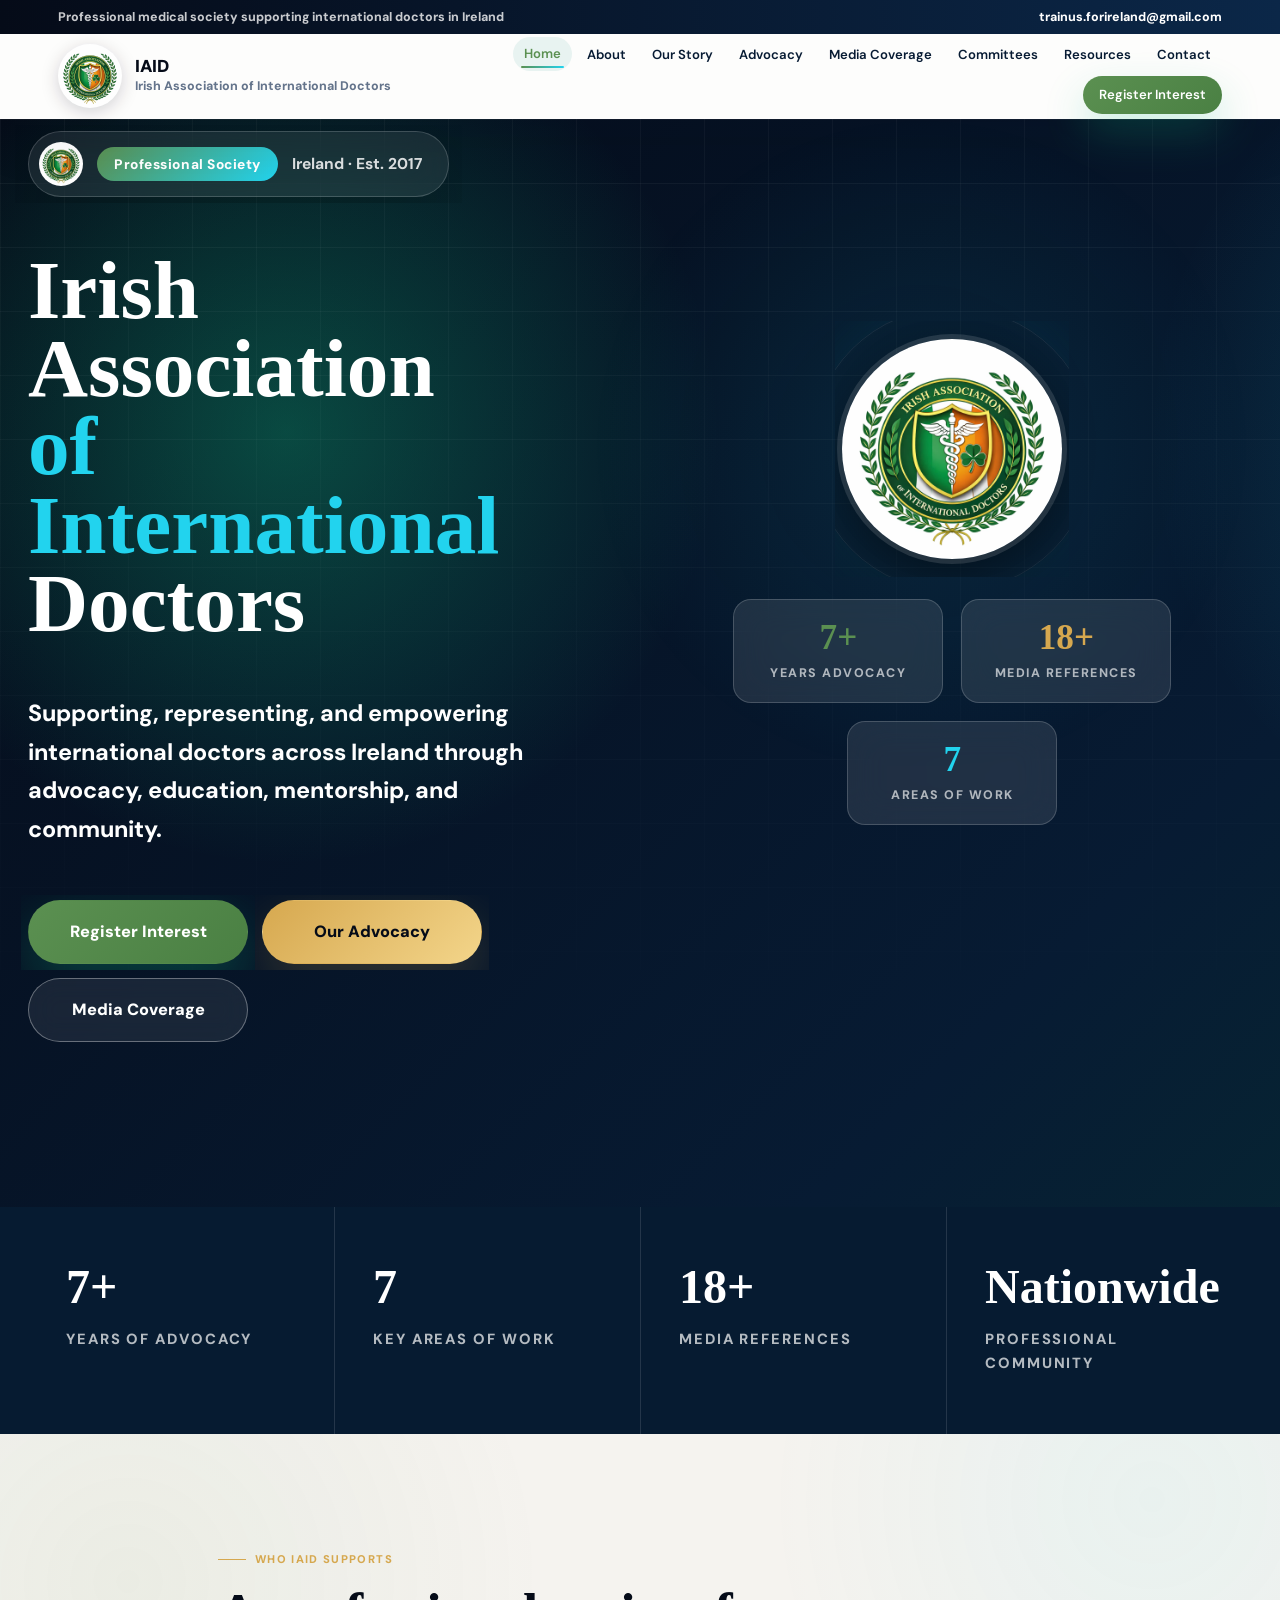
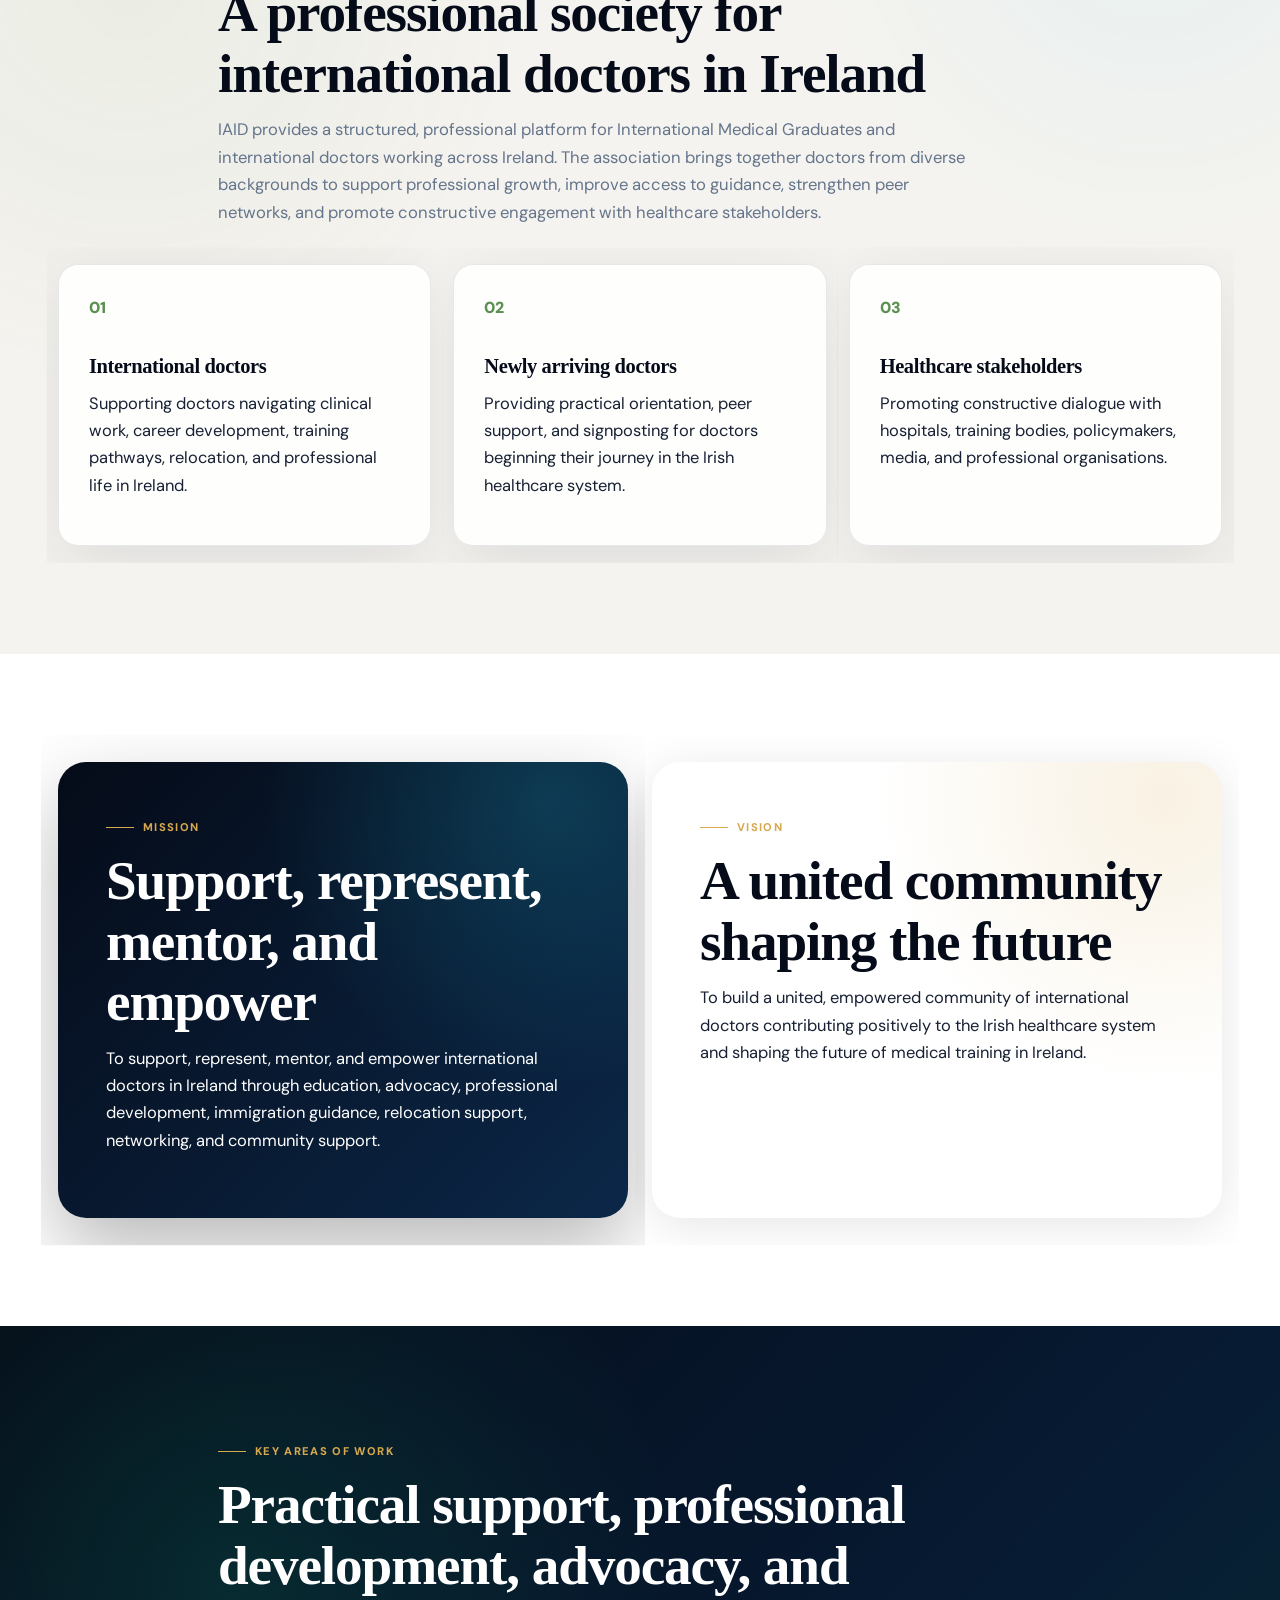
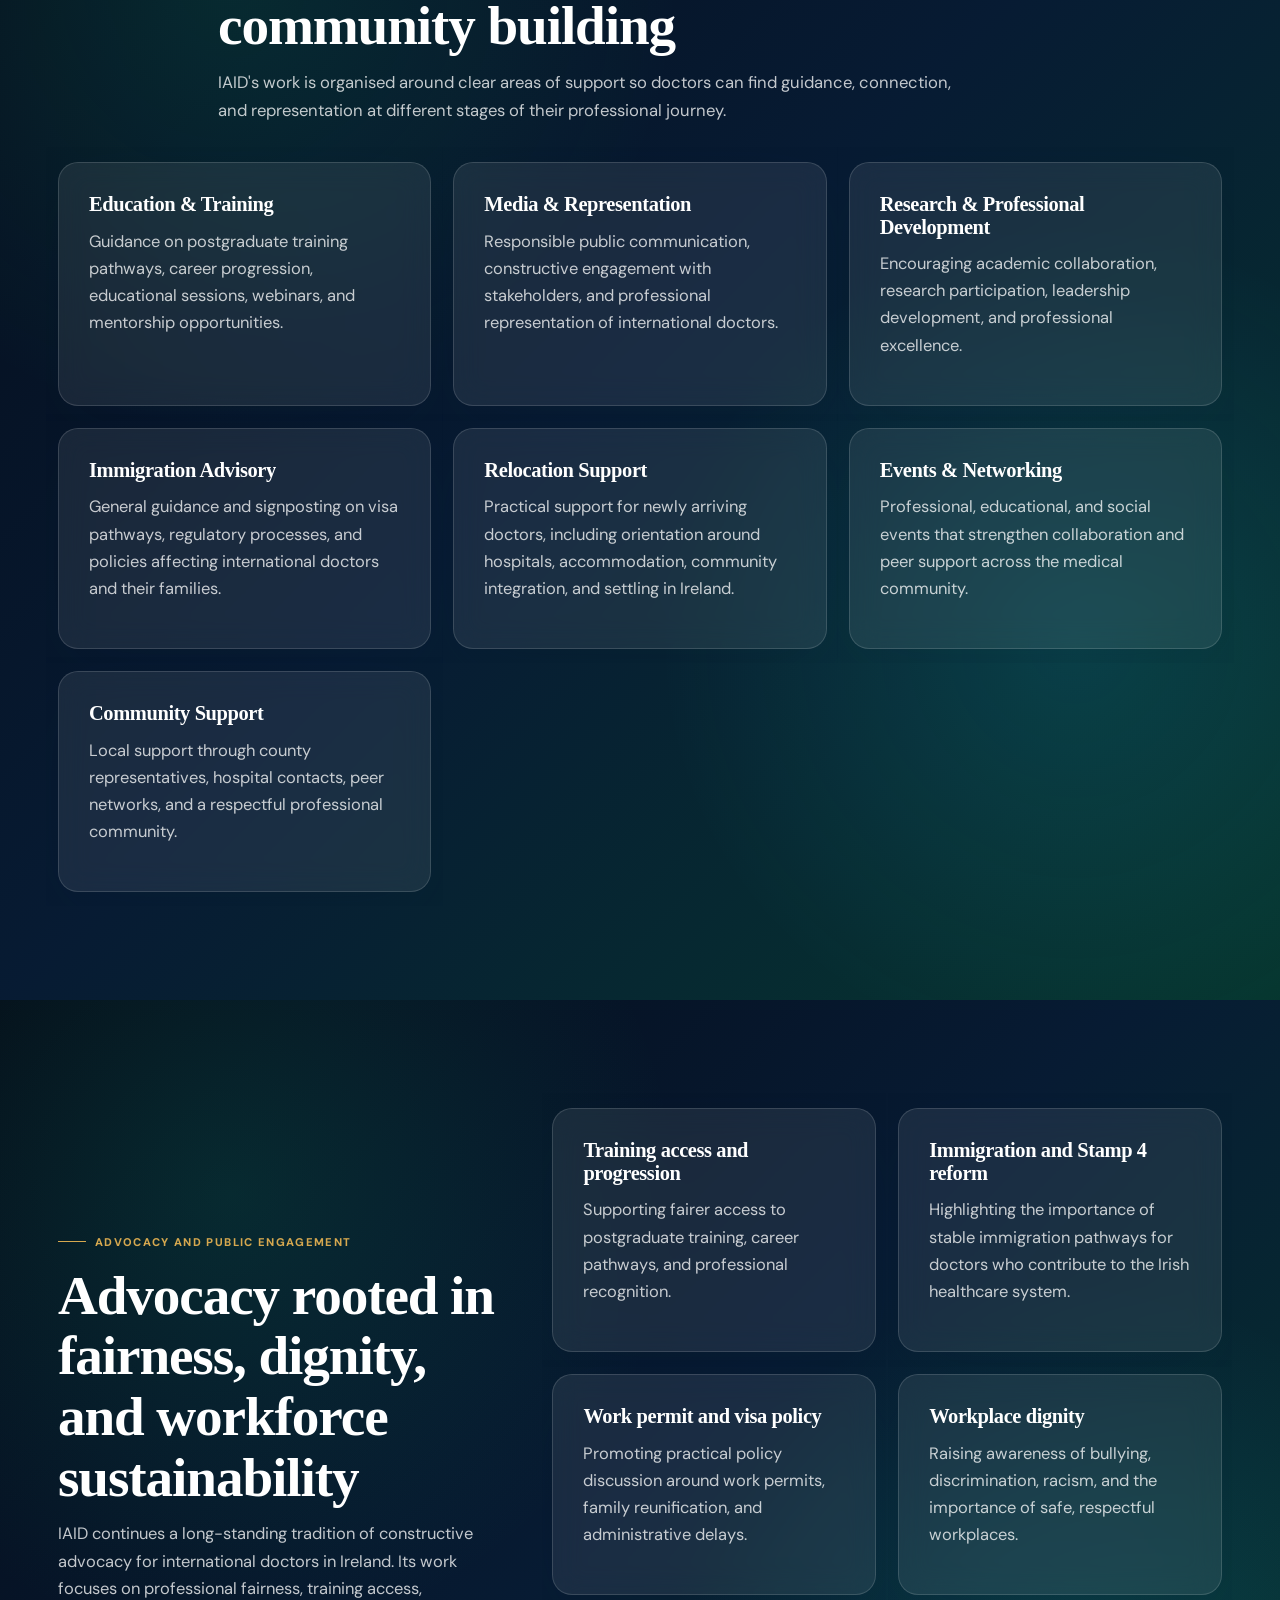
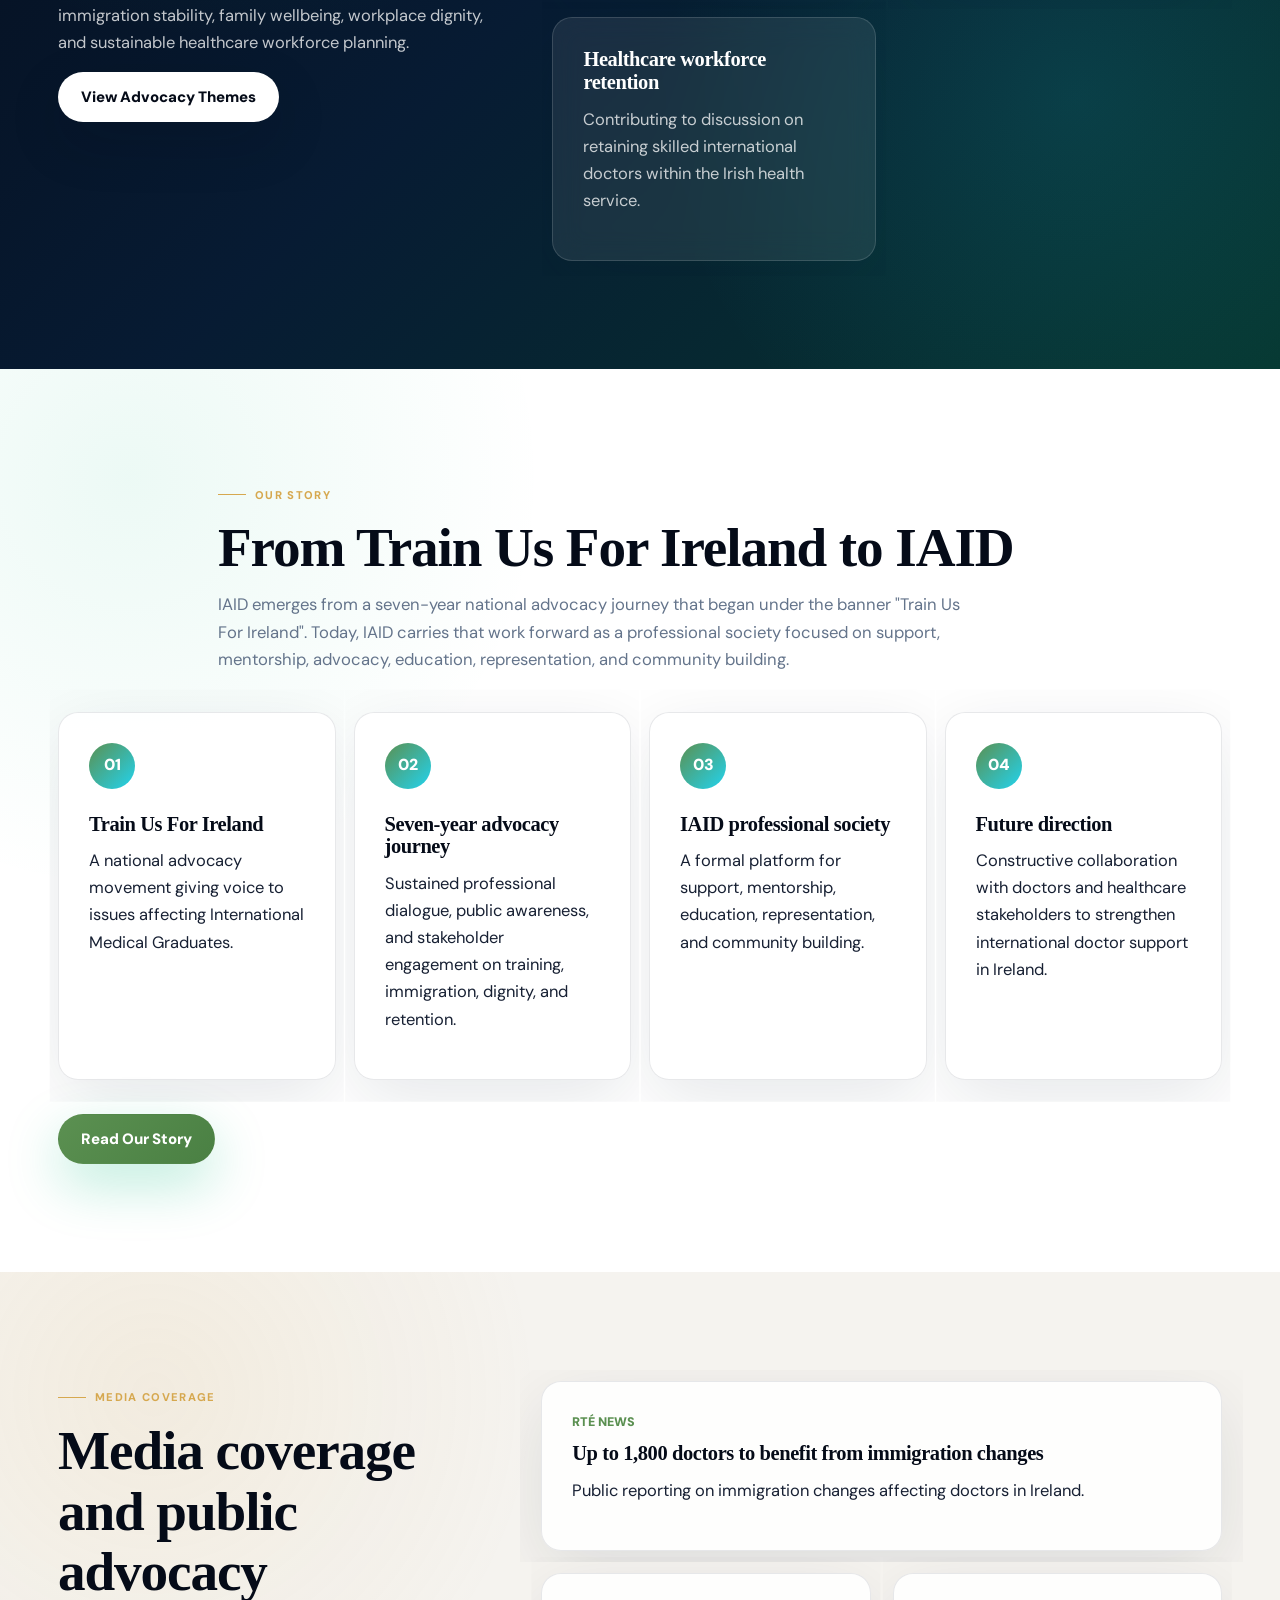
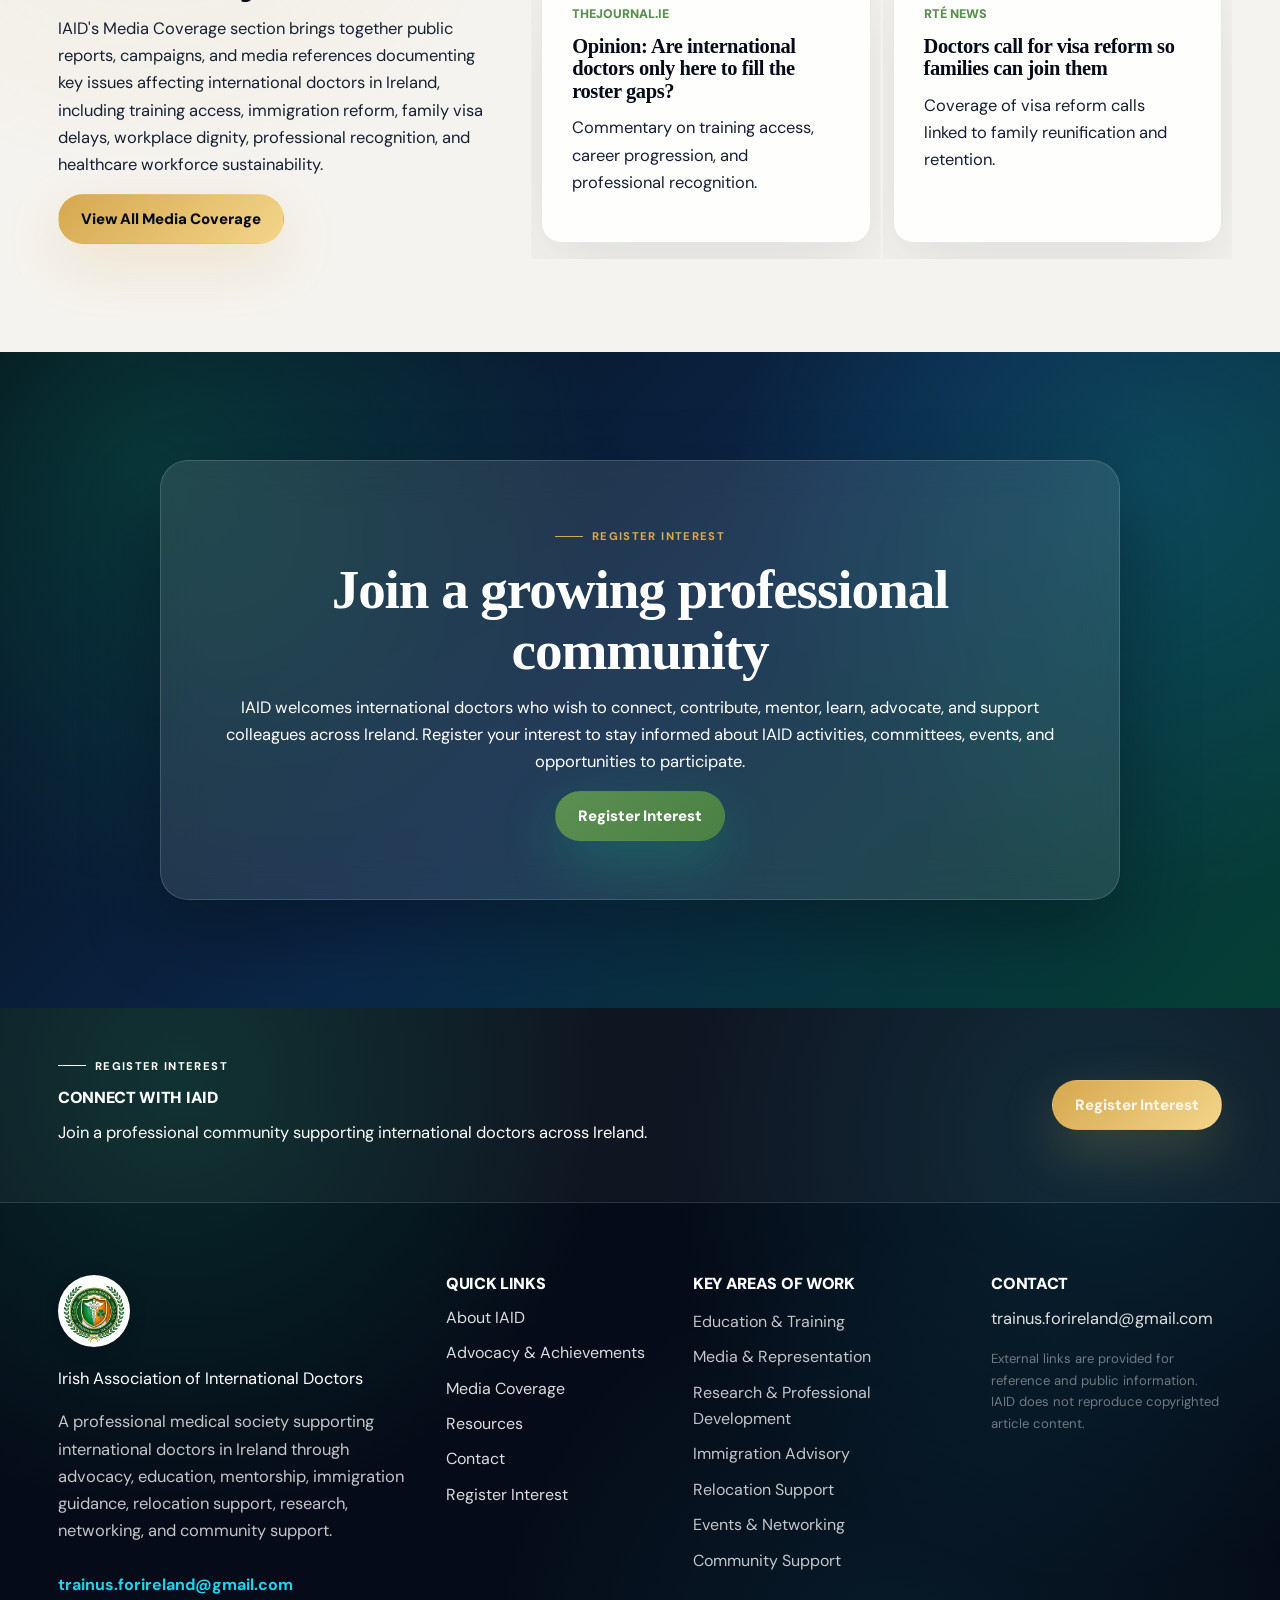
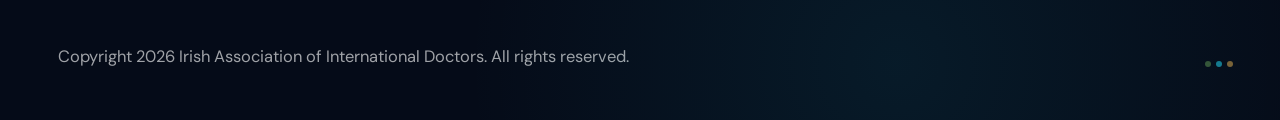
==== index.html @ fea5a473 "Publish IAID Society website" ====
<!doctype html>
<html lang="en-IE">
<head>
	<meta charset="UTF-8">
	<meta name="viewport" content="width=device-width, initial-scale=1">
	<title>Home | IAID</title>
	<link rel="stylesheet" href="assets/css/main.css">
	<script src="assets/js/main.js" defer></script>
</head>
<body class="home">
<a class="skip-link screen-reader-text" href="#primary">Skip to content</a>
<header class="site-header" data-site-header>
	<span class="scroll-progress" data-scroll-progress aria-hidden="true"></span>
	<div class="header-utility">
		<div class="wrap header-utility-inner">
			<span>Professional medical society supporting international doctors in Ireland</span>
			<a href="mailto:trainus.forireland@gmail.com">trainus.forireland@gmail.com</a>
		</div>
	</div>
	<div class="wrap header-inner">
		<div class="brand">
			<a href="./" class="site-logo-link" rel="home"><img class="site-logo" src="assets/images/iaid-logo.png" alt="Irish Association of International Doctors logo"></a>
			<div class="brand-text">
				<p class="site-name">IAID</p>
				<p class="site-tagline">Irish Association of International Doctors</p>
			</div>
		</div>
		<button class="menu-toggle" type="button" data-menu-toggle aria-controls="site-navigation" aria-expanded="false">
			<span class="menu-toggle-lines" aria-hidden="true"></span>
			<span class="screen-reader-text">Menu</span>
		</button>
		<nav id="site-navigation" class="site-navigation" aria-label="Primary menu">
			<ul id="primary-menu" class="primary-menu menu">
				<li class="current-menu-item"><a href="./" aria-current="page">Home</a></li>
				<li><a href="about-iaid/">About</a></li>
				<li><a href="our-story/">Our Story</a></li>
				<li><a href="advocacy-achievements/">Advocacy</a></li>
				<li><a href="media-coverage/">Media Coverage</a></li>
				<li><a href="committees/">Committees</a></li>
				<li><a href="resources/">Resources</a></li>
				<li><a href="contact/">Contact</a></li>
				<li><a href="mailto:trainus.forireland@gmail.com">Register Interest</a></li>
			</ul>
		</nav>
	</div>
</header>
<main id="primary" class="site-main ia-home-main">
<section class="ia-hero" data-iaid-scene>
	<div class="ia-hero-mesh" aria-hidden="true"></div>
	<div class="ia-hero-lines" aria-hidden="true"></div>
	<div class="wrap ia-hero-inner ia-reveal">
		<!-- Left: text content -->
		<div class="ia-hero-content">
			<div class="ia-identity-lockup">
				<img src="assets/images/iaid-logo.png" alt="Irish Association of International Doctors logo" width="34" height="34" style="border-radius:50%;object-fit:cover;flex-shrink:0;" />
				<span class="ia-identity-badge">Professional Society</span>
				<span>Ireland &middot; Est. 2017</span>
			</div>
			<h1 class="ia-hero-title"><span>Irish</span><span>Association</span><span class="ia-hero-title-accent">of</span><span class="ia-hero-title-accent">International</span><span>Doctors</span></h1>
			<p class="ia-hero-subtitle">Supporting, representing, and empowering international doctors across Ireland through advocacy, education, mentorship, and community.</p>
			<div class="ia-actions">
				<a class="ia-button ia-button-primary" href="mailto:trainus.forireland@gmail.com">Register Interest</a>
				<a class="ia-button ia-button-gold" href="advocacy-achievements/">Our Advocacy</a>
				<a class="ia-button ia-button-ghost" href="media-coverage/">Media Coverage</a>
			</div>
		</div>
		<!-- Right: logo + stats -->
		<div class="ia-hero-visual">
			<div class="ia-hero-logo-wrap">
				<img class="ia-hero-logo" src="assets/images/iaid-logo.png" alt="Irish Association of International Doctors" />
			</div>
			<div class="ia-hero-stats">
				<div class="ia-hero-stat"><strong><span data-counter data-target="7">7</span>+</strong><span>Years advocacy</span></div>
				<div class="ia-hero-stat"><strong><span data-counter data-target="18">18</span>+</strong><span>Media references</span></div>
				<div class="ia-hero-stat"><strong><span data-counter data-target="7">7</span></strong><span>Areas of work</span></div>
			</div>
		</div>
	</div>
</section>

<section class="ia-impact" aria-label="IAID impact overview">
	<div class="wrap ia-impact-grid">
		<div class="ia-impact-item ia-reveal"><strong><span data-counter data-target="7">7</span>+</strong><span>years of advocacy</span></div>
		<div class="ia-impact-item ia-reveal"><strong><span data-counter data-target="7">7</span></strong><span>key areas of work</span></div>
		<div class="ia-impact-item ia-reveal"><strong><span data-counter data-target="18">18</span>+</strong><span>media references</span></div>
		<div class="ia-impact-item ia-reveal"><strong>Nationwide</strong><span>professional community</span></div>
	</div>
</section>

<section class="ia-section ia-audience">
	<div class="wrap ia-section-head ia-reveal">
		<span class="ia-label">Who IAID Supports</span>
		<h2>A professional society for international doctors in Ireland</h2>
		<p>IAID provides a structured, professional platform for International Medical Graduates and international doctors working across Ireland. The association brings together doctors from diverse backgrounds to support professional growth, improve access to guidance, strengthen peer networks, and promote constructive engagement with healthcare stakeholders.</p>
	</div>
	<div class="wrap ia-audience-grid">
		<article class="ia-editorial-card ia-reveal"><span>01</span><h3>International doctors</h3><p>Supporting doctors navigating clinical work, career development, training pathways, relocation, and professional life in Ireland.</p></article>
		<article class="ia-editorial-card ia-reveal"><span>02</span><h3>Newly arriving doctors</h3><p>Providing practical orientation, peer support, and signposting for doctors beginning their journey in the Irish healthcare system.</p></article>
		<article class="ia-editorial-card ia-reveal"><span>03</span><h3>Healthcare stakeholders</h3><p>Promoting constructive dialogue with hospitals, training bodies, policymakers, media, and professional organisations.</p></article>
	</div>
</section>

<section class="ia-section ia-mission">
	<div class="wrap ia-split">
		<article class="ia-statement ia-reveal"><span class="ia-label">Mission</span><h2>Support, represent, mentor, and empower</h2><p>To support, represent, mentor, and empower international doctors in Ireland through education, advocacy, professional development, immigration guidance, relocation support, networking, and community support.</p></article>
		<article class="ia-statement ia-statement-light ia-reveal"><span class="ia-label">Vision</span><h2>A united community shaping the future</h2><p>To build a united, empowered community of international doctors contributing positively to the Irish healthcare system and shaping the future of medical training in Ireland.</p></article>
	</div>
</section>

<section class="ia-section ia-work">
	<div class="wrap ia-section-head ia-reveal">
		<span class="ia-label">Key Areas of Work</span>
		<h2>Practical support, professional development, advocacy, and community building</h2>
		<p>IAID's work is organised around clear areas of support so doctors can find guidance, connection, and representation at different stages of their professional journey.</p>
	</div>
	<div class="wrap ia-work-grid">
		<article class="ia-work-card ia-reveal"><h3>Education &amp; Training</h3><p>Guidance on postgraduate training pathways, career progression, educational sessions, webinars, and mentorship opportunities.</p></article>
		<article class="ia-work-card ia-reveal"><h3>Media &amp; Representation</h3><p>Responsible public communication, constructive engagement with stakeholders, and professional representation of international doctors.</p></article>
		<article class="ia-work-card ia-reveal"><h3>Research &amp; Professional Development</h3><p>Encouraging academic collaboration, research participation, leadership development, and professional excellence.</p></article>
		<article class="ia-work-card ia-reveal"><h3>Immigration Advisory</h3><p>General guidance and signposting on visa pathways, regulatory processes, and policies affecting international doctors and their families.</p></article>
		<article class="ia-work-card ia-reveal"><h3>Relocation Support</h3><p>Practical support for newly arriving doctors, including orientation around hospitals, accommodation, community integration, and settling in Ireland.</p></article>
		<article class="ia-work-card ia-reveal"><h3>Events &amp; Networking</h3><p>Professional, educational, and social events that strengthen collaboration and peer support across the medical community.</p></article>
		<article class="ia-work-card ia-reveal"><h3>Community Support</h3><p>Local support through county representatives, hospital contacts, peer networks, and a respectful professional community.</p></article>
	</div>
</section>

<section class="ia-section ia-policy">
	<div class="wrap ia-policy-layout">
		<div class="ia-policy-copy ia-reveal">
			<span class="ia-label">Advocacy and Public Engagement</span>
			<h2>Advocacy rooted in fairness, dignity, and workforce sustainability</h2>
			<p>IAID continues a long-standing tradition of constructive advocacy for international doctors in Ireland. Its work focuses on professional fairness, training access, immigration stability, family wellbeing, workplace dignity, and sustainable healthcare workforce planning.</p>
			<a class="ia-button ia-button-light" href="advocacy-achievements/">View Advocacy Themes</a>
		</div>
		<div class="ia-policy-grid">
			<article class="ia-policy-card ia-reveal"><h3>Training access and progression</h3><p>Supporting fairer access to postgraduate training, career pathways, and professional recognition.</p></article>
			<article class="ia-policy-card ia-reveal"><h3>Immigration and Stamp 4 reform</h3><p>Highlighting the importance of stable immigration pathways for doctors who contribute to the Irish healthcare system.</p></article>
			<article class="ia-policy-card ia-reveal"><h3>Work permit and visa policy</h3><p>Promoting practical policy discussion around work permits, family reunification, and administrative delays.</p></article>
			<article class="ia-policy-card ia-reveal"><h3>Workplace dignity</h3><p>Raising awareness of bullying, discrimination, racism, and the importance of safe, respectful workplaces.</p></article>
			<article class="ia-policy-card ia-reveal"><h3>Healthcare workforce retention</h3><p>Contributing to discussion on retaining skilled international doctors within the Irish health service.</p></article>
		</div>
	</div>
</section>

<section class="ia-section ia-story">
	<div class="wrap ia-section-head ia-reveal">
		<span class="ia-label">Our Story</span>
		<h2>From Train Us For Ireland to IAID</h2>
		<p>IAID emerges from a seven-year national advocacy journey that began under the banner "Train Us For Ireland". Today, IAID carries that work forward as a professional society focused on support, mentorship, advocacy, education, representation, and community building.</p>
	</div>
	<div class="wrap ia-story-track">
		<article class="ia-story-step ia-reveal"><span>01</span><h3>Train Us For Ireland</h3><p>A national advocacy movement giving voice to issues affecting International Medical Graduates.</p></article>
		<article class="ia-story-step ia-reveal"><span>02</span><h3>Seven-year advocacy journey</h3><p>Sustained professional dialogue, public awareness, and stakeholder engagement on training, immigration, dignity, and retention.</p></article>
		<article class="ia-story-step ia-reveal"><span>03</span><h3>IAID professional society</h3><p>A formal platform for support, mentorship, education, representation, and community building.</p></article>
		<article class="ia-story-step ia-reveal"><span>04</span><h3>Future direction</h3><p>Constructive collaboration with doctors and healthcare stakeholders to strengthen international doctor support in Ireland.</p></article>
	</div>
	<div class="wrap ia-section-action ia-reveal"><a class="ia-button ia-button-primary" href="our-story/">Read Our Story</a></div>
</section>

<section class="ia-section ia-news">
	<div class="wrap ia-news-layout">
		<div class="ia-news-copy ia-reveal">
			<span class="ia-label">Media Coverage</span>
			<h2>Media coverage and public advocacy</h2>
			<p>IAID's Media Coverage section brings together public reports, campaigns, and media references documenting key issues affecting international doctors in Ireland, including training access, immigration reform, family visa delays, workplace dignity, professional recognition, and healthcare workforce sustainability.</p>
			<a class="ia-button ia-button-gold" href="media-coverage/">View All Media Coverage</a>
		</div>
		<div class="ia-news-grid">
			<article class="ia-news-card ia-reveal"><span>RT&Eacute; News</span><h3>Up to 1,800 doctors to benefit from immigration changes</h3><p>Public reporting on immigration changes affecting doctors in Ireland.</p></article>
			<article class="ia-news-card ia-reveal"><span>TheJournal.ie</span><h3>Opinion: Are international doctors only here to fill the roster gaps?</h3><p>Commentary on training access, career progression, and professional recognition.</p></article>
			<article class="ia-news-card ia-reveal"><span>RT&Eacute; News</span><h3>Doctors call for visa reform so families can join them</h3><p>Coverage of visa reform calls linked to family reunification and retention.</p></article>
		</div>
	</div>
</section>

<section class="ia-section ia-join">
	<div class="wrap ia-join-panel ia-reveal">
		<span class="ia-label">Register Interest</span>
		<h2>Join a growing professional community</h2>
		<p>IAID welcomes international doctors who wish to connect, contribute, mentor, learn, advocate, and support colleagues across Ireland. Register your interest to stay informed about IAID activities, committees, events, and opportunities to participate.</p>
		<a class="ia-button ia-button-primary" href="mailto:trainus.forireland@gmail.com">Register Interest</a>
	</div>
</section>
</main>
<footer class="site-footer">
	<div class="footer-cta">
		<div class="wrap footer-cta-inner">
			<div>
				<p class="eyebrow">Register Interest</p>
				<h2>Connect with IAID</h2>
				<p>Join a professional community supporting international doctors across Ireland.</p>
			</div>
			<a class="button button-secondary" href="mailto:trainus.forireland@gmail.com">Register Interest</a>
		</div>
	</div>
	<div class="wrap footer-grid">
		<div class="footer-brand">
			<a href="./" class="footer-logo-link" rel="home"><img class="site-logo" src="assets/images/iaid-logo.png" alt="Irish Association of International Doctors logo"></a>
			<p class="footer-title">Irish Association of International Doctors</p>
			<p>A professional medical society supporting international doctors in Ireland through advocacy, education, mentorship, immigration guidance, relocation support, research, networking, and community support.</p>
			<a href="mailto:trainus.forireland@gmail.com" style="display:inline-block;margin-top:12px;font-weight:700;color:#22d3ee;">trainus.forireland@gmail.com</a>
		</div>
		<div>
			<h2>Quick links</h2>
			<ul class="footer-menu menu">
				<li><a href="about-iaid/">About IAID</a></li>
				<li><a href="advocacy-achievements/">Advocacy &amp; Achievements</a></li>
				<li><a href="media-coverage/">Media Coverage</a></li>
				<li><a href="resources/">Resources</a></li>
				<li><a href="contact/">Contact</a></li>
				<li><a href="mailto:trainus.forireland@gmail.com">Register Interest</a></li>
			</ul>
		</div>
		<div>
			<h2>Key areas of work</h2>
			<ul class="footer-list">
				<li>Education &amp; Training</li>
				<li>Media &amp; Representation</li>
				<li>Research &amp; Professional Development</li>
				<li>Immigration Advisory</li>
				<li>Relocation Support</li>
				<li>Events &amp; Networking</li>
				<li>Community Support</li>
			</ul>
		</div>
		<div>
			<h2>Contact</h2>
			<p><a href="mailto:trainus.forireland@gmail.com">trainus.forireland@gmail.com</a></p>
			<p style="margin-top:16px;font-size:0.82rem;opacity:0.55;">External links are provided for reference and public information. IAID does not reproduce copyrighted article content.</p>
		</div>
	</div>
	<div class="wrap footer-bottom">
		<p>Copyright 2026 Irish Association of International Doctors. All rights reserved.</p>
		<div class="footer-dots" aria-hidden="true"></div>
	</div>
</footer>
</body>
</html>
---- assets/css/main.css ----
@import url('https://fonts.googleapis.com/css2?family=Cormorant+Galatia:wght@500;600;700&family=DM+Sans:ital,opsz,wght@0,9..40,300;0,9..40,400;0,9..40,500;0,9..40,600;0,9..40,700;1,9..40,300&display=swap');

:root {
	--iaid-ink: #050b18;
	--iaid-navy: #071b33;
	--iaid-navy-2: #0b2748;
	--iaid-teal: #5b9051;
	--iaid-emerald: #4a8043;
	--iaid-cyan: #22d3ee;
	--iaid-gold: #d6a84f;
	--iaid-silver: #f5f3ef;
	--iaid-white: #ffffff;
	--iaid-text: #172033;
	--iaid-muted: #64748b;
	--iaid-line: rgba(23, 32, 51, 0.1);
	--iaid-radius: 20px;
	--iaid-radius-lg: 28px;
	--iaid-shadow: 0 8px 48px rgba(5, 11, 24, 0.1);
	--iaid-shadow-dark: 0 32px 80px rgba(0, 0, 0, 0.28);
	--iaid-header: 84px;
	--iaid-font-display: 'Cormorant Galatia', Georgia, 'Times New Roman', serif;
	--iaid-font-body: 'DM Sans', ui-sans-serif, system-ui, -apple-system, sans-serif;
}

*,
*::before,
*::after {
	box-sizing: border-box;
}

html {
	max-width: 100%;
	scroll-behavior: smooth;
}

body {
	min-width: 0;
	margin: 0;
	overflow-x: hidden;
	background: var(--iaid-silver);
	color: var(--iaid-text);
	font-family: var(--iaid-font-body);
	font-size: 16px;
	line-height: 1.65;
	text-rendering: optimizeLegibility;
	-webkit-font-smoothing: antialiased;
}

body.has-open-menu {
	overflow: hidden;
}

body.admin-bar .site-header {
	top: 32px;
}

img {
	display: block;
	max-width: 100%;
	height: auto;
}

a {
	color: var(--iaid-teal);
	text-decoration: none;
}

a:hover,
a:focus {
	color: var(--iaid-navy);
	text-decoration: underline;
}

h1,
h2,
h3,
h4,
h5,
h6 {
	max-width: 100%;
	margin: 0 0 0.75rem;
	color: var(--iaid-ink);
	font-family: var(--iaid-font-display);
	font-weight: 700;
	letter-spacing: -0.02em;
	line-height: 1.1;
	overflow-wrap: break-word;
	word-break: normal;
	hyphens: none;
}

h1 {
	font-size: 5.8rem;
}

h2 {
	font-size: 3.45rem;
}

h3 {
	font-size: 1.28rem;
}

p {
	margin: 0 0 1rem;
	font-size: 1.03rem;
	line-height: 1.65;
	overflow-wrap: break-word;
	word-break: normal;
	hyphens: none;
}

li,
dd {
	overflow-wrap: break-word;
	word-break: normal;
	hyphens: none;
}

a {
	overflow-wrap: anywhere;
}

button,
input,
select,
textarea {
	max-width: 100%;
	font: inherit;
}

main,
section,
article,
aside,
div,
nav,
ul,
li {
	min-width: 0;
}

:focus-visible {
	outline: 3px solid rgba(34, 211, 238, 0.72);
	outline-offset: 4px;
}

.wrap {
	width: 100%;
	max-width: 1220px;
	margin: 0 auto;
	padding: 0 28px;
}

.screen-reader-text {
	position: absolute;
	width: 1px;
	height: 1px;
	padding: 0;
	margin: -1px;
	overflow: hidden;
	clip: rect(0, 0, 0, 0);
	white-space: nowrap;
	border: 0;
}

.screen-reader-text:focus {
	position: fixed;
	top: 16px;
	left: 16px;
	z-index: 100000;
	width: auto;
	height: auto;
	padding: 10px 14px;
	background: var(--iaid-white);
	color: var(--iaid-ink);
	clip: auto;
	box-shadow: var(--iaid-shadow);
}

.site-header {
	position: sticky;
	top: 0;
	z-index: 1000;
	border-bottom: 1px solid rgba(255, 255, 255, 0.1);
	background: rgba(255, 255, 255, 0.82);
	box-shadow: 0 18px 58px rgba(5, 11, 24, 0.08);
	backdrop-filter: blur(22px);
	transition: background 220ms ease, box-shadow 220ms ease, border-color 220ms ease;
}

.site-header.is-scrolled {
	border-color: rgba(23, 32, 51, 0.1);
	background: rgba(255, 255, 255, 0.94);
	box-shadow: 0 20px 70px rgba(5, 11, 24, 0.13);
}

.scroll-progress {
	position: absolute;
	right: 0;
	bottom: -1px;
	left: 0;
	height: 3px;
	background: linear-gradient(90deg, var(--iaid-teal), var(--iaid-cyan), var(--iaid-gold));
	transform: scaleX(0);
	transform-origin: left;
}

.header-utility {
	background: linear-gradient(90deg, var(--iaid-ink), var(--iaid-navy-2));
	color: rgba(255, 255, 255, 0.78);
	font-size: 0.78rem;
	font-weight: 780;
}

.header-utility-inner,
.header-inner {
	display: flex;
	align-items: center;
	justify-content: space-between;
	gap: 22px;
}

.header-utility-inner {
	min-height: 34px;
}

.header-utility a {
	color: var(--iaid-white);
}

.header-inner {
	min-height: var(--iaid-header);
	transition: min-height 220ms ease;
}

.site-header.is-scrolled .header-inner {
	min-height: 72px;
}

.brand {
	display: inline-flex;
	align-items: center;
	flex: 0 0 auto;
	gap: 13px;
	max-width: 390px;
}

.site-logo-link,
.footer-logo-link {
	display: inline-flex;
	flex: 0 0 auto;
	text-decoration: none;
}

.site-logo {
	width: 64px;
	height: 64px;
	object-fit: cover;
	border-radius: 50%;
	background: var(--iaid-white);
	box-shadow: 0 4px 18px rgba(5, 11, 24, 0.18);
	transition: width 220ms ease, height 220ms ease;
}

.site-header.is-scrolled .site-logo {
	width: 54px;
	height: 54px;
}

.site-name {
	margin: 0;
	color: var(--iaid-ink);
	font-size: 1.08rem;
	font-weight: 900;
	line-height: 1;
}

.site-tagline {
	margin: 0.22rem 0 0;
	color: var(--iaid-muted);
	font-size: 0.78rem;
	font-weight: 760;
	line-height: 1.22;
}

.site-navigation {
	display: flex;
	align-items: center;
	justify-content: flex-end;
	flex: 1 1 auto;
	min-width: 0;
}

.menu {
	list-style: none;
	margin: 0;
	padding: 0;
}

.primary-menu {
	display: flex;
	align-items: center;
	justify-content: flex-end;
	flex-wrap: wrap;
	gap: 4px;
	min-width: 0;
}

.primary-menu a {
	position: relative;
	display: block;
	padding: 9px 11px;
	border-radius: 999px;
	color: var(--iaid-navy);
	font-family: var(--iaid-font-body);
	font-size: 0.82rem;
	font-weight: 600;
	line-height: 1.2;
	text-decoration: none;
	transition: background 180ms ease, color 180ms ease, transform 180ms ease;
}

.primary-menu a:hover,
.primary-menu a:focus,
.primary-menu .current-menu-item > a {
	background: rgba(14, 143, 126, 0.09);
	color: var(--iaid-teal);
	transform: translateY(-1px);
}

.primary-menu > li:last-child > a {
	margin-left: 8px;
	padding: 11px 16px;
	background: linear-gradient(135deg, var(--iaid-teal), var(--iaid-emerald));
	color: var(--iaid-white);
	box-shadow: 0 18px 42px rgba(16, 185, 129, 0.24);
}

.primary-menu > li:last-child > a:hover,
.primary-menu > li:last-child > a:focus {
	color: var(--iaid-white);
}

.menu-toggle {
	display: none;
	align-items: center;
	justify-content: center;
	width: 46px;
	height: 46px;
	border: 1px solid rgba(23, 32, 51, 0.12);
	border-radius: 50%;
	background: rgba(255, 255, 255, 0.92);
	color: var(--iaid-ink);
	box-shadow: 0 14px 34px rgba(5, 11, 24, 0.1);
	cursor: pointer;
}

.menu-toggle-lines,
.menu-toggle-lines::before,
.menu-toggle-lines::after {
	display: block;
	width: 20px;
	height: 2px;
	border-radius: 2px;
	background: currentColor;
	content: "";
	transition: transform 180ms ease, opacity 180ms ease;
}

.menu-toggle-lines {
	position: relative;
}

.menu-toggle-lines::before,
.menu-toggle-lines::after {
	position: absolute;
	left: 0;
}

.menu-toggle-lines::before {
	top: -6px;
}

.menu-toggle-lines::after {
	top: 6px;
}

.menu-toggle[aria-expanded="true"] .menu-toggle-lines {
	transform: rotate(45deg);
}

.menu-toggle[aria-expanded="true"] .menu-toggle-lines::before {
	opacity: 0;
}

.menu-toggle[aria-expanded="true"] .menu-toggle-lines::after {
	top: 0;
	transform: rotate(90deg);
}

.ia-button,
.button,
.wp-block-button__link {
	position: relative;
	display: inline-flex;
	align-items: center;
	justify-content: center;
	min-height: 50px;
	padding: 13px 22px;
	border: 1px solid transparent;
	border-radius: 999px;
	font-size: 0.94rem;
	font-weight: 850;
	line-height: 1.2;
	text-align: center;
	text-decoration: none;
	white-space: normal;
	overflow-wrap: normal;
	word-break: normal;
	hyphens: none;
	cursor: pointer;
	transition: transform 180ms ease, box-shadow 180ms ease, background 180ms ease, border-color 180ms ease, color 180ms ease;
}

.ia-button:hover,
.ia-button:focus,
.button:hover,
.button:focus,
.wp-block-button__link:hover,
.wp-block-button__link:focus {
	text-decoration: none;
	transform: translateY(-3px);
}

.ia-button-primary,
.button-primary,
.wp-block-button__link {
	background: linear-gradient(135deg, var(--iaid-teal), var(--iaid-emerald));
	color: var(--iaid-white);
	box-shadow: 0 20px 54px rgba(16, 185, 129, 0.28);
}

.ia-button-gold,
.button-secondary {
	background: linear-gradient(135deg, var(--iaid-gold), #f3d58a);
	color: var(--iaid-ink);
	box-shadow: 0 20px 54px rgba(214, 168, 79, 0.22);
}

.ia-button-ghost,
.button-outline {
	border-color: rgba(255, 255, 255, 0.34);
	background: rgba(255, 255, 255, 0.08);
	color: var(--iaid-white);
	backdrop-filter: blur(14px);
}

.ia-button-light,
.button-light,
.button-ghost {
	background: var(--iaid-white);
	color: var(--iaid-ink);
	box-shadow: 0 20px 54px rgba(5, 11, 24, 0.16);
}

.ia-label,
.eyebrow {
	display: inline-flex;
	align-items: center;
	gap: 9px;
	margin: 0 0 0.9rem;
	color: var(--iaid-gold);
	font-family: var(--iaid-font-body);
	font-size: 0.7rem;
	font-weight: 800;
	text-transform: uppercase;
	letter-spacing: 0.12em;
}

.ia-label::before,
.eyebrow::before {
	width: 28px;
	height: 1px;
	background: currentColor;
	content: "";
}

.ia-hero {
	position: relative;
	display: grid;
	min-height: clamp(820px, 86vh, 1360px);
	padding: 12px 0 165px;
	overflow: hidden;
	background: linear-gradient(135deg, var(--iaid-ink) 0%, var(--iaid-navy) 50%, #063528 100%);
	color: var(--iaid-white);
	isolation: isolate;
}

.ia-hero-mesh,
.ia-hero-lines {
	position: absolute;
	inset: 0;
	z-index: -2;
	pointer-events: none;
}

.ia-hero-mesh {
	background:
		radial-gradient(circle at 14% 18%, rgba(16, 185, 129, 0.34), transparent 27rem),
		radial-gradient(circle at 78% 18%, rgba(34, 211, 238, 0.2), transparent 28rem),
		radial-gradient(circle at 70% 84%, rgba(214, 168, 79, 0.18), transparent 26rem),
		linear-gradient(135deg, var(--iaid-ink), var(--iaid-navy), #053c32);
	background-size: 160% 160%;
	animation: iaMesh 18s ease-in-out infinite;
}

.ia-hero-lines {
	z-index: -1;
	background-image:
		linear-gradient(rgba(255, 255, 255, 0.055) 1px, transparent 1px),
		linear-gradient(90deg, rgba(255, 255, 255, 0.045) 1px, transparent 1px);
	background-size: 64px 64px;
	mask-image: linear-gradient(180deg, rgba(0, 0, 0, 0.9), transparent 92%);
	transform: translate3d(var(--hero-shift-x, 0), var(--hero-shift-y, 0), 0);
	transition: transform 260ms ease-out;
}

.ia-hero-inner {
	display: grid;
	grid-template-columns: minmax(0, 0.95fr) minmax(540px, 0.85fr);
	align-items: start;
	gap: 92px;
	max-width: 1608px;
	margin: 0 auto;
	width: 100%;
}

.ia-hero-content {
	min-width: 0;
}

/* Hero visual panel (right side) */
.ia-hero-visual {
	display: flex;
	flex-direction: column;
	align-items: center;
	justify-content: center;
	gap: 34px;
	padding-top: 208px;
}

.ia-hero-logo-wrap {
	position: relative;
	display: flex;
	align-items: center;
	justify-content: center;
}

.ia-hero-logo-wrap::before,
.ia-hero-logo-wrap::after {
	content: "";
	position: absolute;
	border-radius: 50%;
	pointer-events: none;
}

.ia-hero-logo-wrap::before {
	width: clamp(360px, 28vw, 500px);
	height: clamp(360px, 28vw, 500px);
	border: 1px solid rgba(34, 211, 238, 0.16);
	background: transparent;
	animation: iaMesh 6s ease-in-out infinite;
}

.ia-hero-logo-wrap::after {
	width: clamp(285px, 22vw, 390px);
	height: clamp(285px, 22vw, 390px);
	border: 1px solid rgba(255, 255, 255, 0.08);
}

.ia-hero-logo {
	width: clamp(220px, 16vw, 306px);
	height: clamp(220px, 16vw, 306px);
	border-radius: 50%;
	object-fit: cover;
	position: relative;
	z-index: 2;
	box-shadow: 0 0 0 5px rgba(255, 255, 255, 0.12), 0 20px 60px rgba(0, 0, 0, 0.5);
}

.ia-hero-stats {
	display: flex;
	gap: 18px;
	flex-wrap: wrap;
	justify-content: center;
	margin-top: 6px;
}

.ia-hero-stat {
	background: rgba(255, 255, 255, 0.1);
	backdrop-filter: blur(18px);
	border: 1px solid rgba(255, 255, 255, 0.18);
	border-radius: 18px;
	padding: 20px 22px 18px;
	text-align: center;
	min-width: 210px;
}

.ia-hero .ia-hero-stat {
	background: rgba(255, 255, 255, 0.1);
	backdrop-filter: blur(18px);
}

.ia-hero-stat strong {
	display: block;
	font-family: var(--iaid-font-display);
	font-size: 2.2rem;
	font-weight: 700;
	line-height: 1;
}

.ia-hero-stat span {
	display: block;
	font-family: var(--iaid-font-body);
	font-size: 0.78rem;
	font-weight: 800;
	color: rgba(255, 255, 255, 0.65);
	text-transform: uppercase;
	letter-spacing: 0.12em;
	margin-top: 8px;
}

.ia-hero-stat strong [data-counter] {
	display: inline;
	margin-top: 0;
	color: inherit;
	font-family: inherit;
	font-size: inherit;
	font-weight: inherit;
	letter-spacing: 0;
	line-height: inherit;
	text-transform: none;
}

.ia-hero-stat:nth-child(1) strong { color: var(--iaid-teal); }
.ia-hero-stat:nth-child(2) strong { color: var(--iaid-gold); }
.ia-hero-stat:nth-child(3) strong { color: var(--iaid-cyan); }

.ia-identity-lockup {
	display: inline-flex;
	align-items: center;
	flex-wrap: nowrap;
	gap: 14px;
	margin-bottom: 54px;
	padding: 10px 26px 10px 10px;
	border: 1px solid rgba(255, 255, 255, 0.18);
	border-radius: 999px;
	background: rgba(255, 255, 255, 0.08);
	box-shadow: var(--iaid-shadow-dark);
	backdrop-filter: blur(18px);
	color: rgba(255, 255, 255, 0.85);
	font-family: var(--iaid-font-body);
	font-size: 0.98rem;
	font-weight: 700;
	white-space: nowrap;
}

.ia-identity-lockup img {
	width: 44px;
	height: 44px;
}

.ia-identity-badge {
	display: inline-block;
	background: linear-gradient(135deg, var(--iaid-teal), #22d3ee);
	border-radius: 999px;
	padding: 6px 17px;
	color: white;
	font-size: 0.86rem;
	font-weight: 800;
	letter-spacing: 0.04em;
	white-space: nowrap;
}

.ia-hero h1,
.ia-hero .ia-hero-subtitle,
.ia-hero .ia-hero-text {
	color: var(--iaid-white);
}

.ia-hero-title {
	max-width: 920px;
	margin-bottom: 52px;
	font-size: clamp(5.2rem, 6.05vw, 7.35rem);
	line-height: 0.94;
	letter-spacing: 0;
	overflow-wrap: normal;
	word-break: keep-all;
}

.ia-hero-title span {
	display: block;
	white-space: nowrap;
}

.ia-hero-title-accent {
	color: var(--iaid-cyan);
}

.ia-hero-subtitle {
	max-width: 690px;
	color: rgba(255, 255, 255, 0.72);
	font-size: 1.46rem;
	font-weight: 760;
}

.ia-hero-text {
	max-width: 860px;
	color: rgba(255, 255, 255, 0.78);
	font-size: 1.06rem;
}

.ia-actions {
	display: flex;
	flex-wrap: wrap;
	justify-content: flex-start;
	gap: 14px;
	margin-top: 52px;
}

.ia-hero .ia-button {
	min-width: 220px;
	min-height: 64px;
	padding: 16px 32px;
	font-size: 1.02rem;
}

.ia-section {
	position: relative;
	padding: 108px 0;
	overflow: hidden;
	background: var(--iaid-white);
	isolation: isolate;
}

.ia-section-head {
	max-width: 900px;
	margin-bottom: 38px;
}

.ia-section-head p {
	max-width: 760px;
	color: var(--iaid-muted);
	font-size: 1.04rem;
}

.ia-impact {
	padding: 0;
	background: #061b31;
	color: var(--iaid-white);
}

.ia-impact .wrap {
	max-width: 1608px;
}

.ia-impact-grid {
	display: grid;
	grid-template-columns: repeat(4, minmax(0, 1fr));
	gap: 0;
}

.ia-impact-item {
	min-width: 0;
	padding: 56px 38px 58px;
	border: 0;
	border-left: 1px solid rgba(255, 255, 255, 0.12);
	border-radius: 0;
	background: transparent;
	backdrop-filter: none;
}

.ia-impact-item:first-child {
	border-left: 0;
}

.ia-impact-item strong,
.ia-impact-item span {
	display: block;
}

.ia-impact-item strong {
	color: var(--iaid-white);
	font-family: Georgia, "Times New Roman", serif;
	font-size: 3rem;
	line-height: 1;
}

.ia-impact-item span {
	color: rgba(255, 255, 255, 0.7);
	font-size: 0.92rem;
	font-weight: 760;
	letter-spacing: 0.13em;
	text-transform: uppercase;
	margin-top: 16px;
}

.ia-impact-item strong [data-counter] {
	display: inline;
	margin-top: 0;
	color: inherit;
	font-family: inherit;
	font-size: inherit;
	font-weight: inherit;
	letter-spacing: 0;
	line-height: inherit;
	text-transform: none;
}

.ia-audience {
	background:
		radial-gradient(circle at 10% 18%, rgba(91, 144, 81, 0.07), transparent 26rem),
		radial-gradient(circle at 90% 8%, rgba(34, 211, 238, 0.06), transparent 24rem),
		var(--iaid-silver);
}

.ia-audience-grid,
.ia-work-grid,
.ia-policy-grid,
.ia-news-grid,
.value-grid,
.team-grid,
.advocacy-grid,
.committee-grid,
.resource-grid,
.contact-info-grid,
.two-column-cards,
.media-grid,
.post-list {
	display: grid;
	gap: 22px;
}

.ia-audience-grid {
	grid-template-columns: repeat(3, minmax(280px, 1fr));
}

.ia-editorial-card,
.ia-work-card,
.ia-policy-card,
.ia-news-card,
.ia-story-step,
.ia-prose .iaid-page-intro,
.ia-prose .compact-section,
.ia-prose .feature-card,
.value-grid article,
.team-grid article,
.advocacy-grid article,
.committee-grid article,
.resource-grid article,
.contact-info-grid article,
.media-card,
.iaid-form,
.disclaimer-box,
.president-note,
.email-contact-card {
	position: relative;
	min-width: 0;
	padding: 30px;
	overflow: visible;
	border: 1px solid rgba(23, 32, 51, 0.1);
	border-radius: var(--iaid-radius);
	background: rgba(255, 255, 255, 0.88);
	box-shadow: 0 20px 72px rgba(7, 27, 51, 0.1);
	transition: transform 220ms ease, box-shadow 220ms ease, border-color 220ms ease;
}

.ia-editorial-card:hover,
.ia-work-card:hover,
.ia-policy-card:hover,
.ia-news-card:hover,
.ia-story-step:hover,
.media-card:hover,
.value-grid article:hover,
.team-grid article:hover,
.advocacy-grid article:hover,
.committee-grid article:hover,
.resource-grid article:hover,
.contact-info-grid article:hover {
	border-color: rgba(16, 185, 129, 0.32);
	box-shadow: 0 28px 90px rgba(7, 27, 51, 0.15);
	transform: translateY(-7px);
}

.ia-editorial-card span {
	display: inline-flex;
	margin-bottom: 34px;
	color: var(--iaid-teal);
	font-weight: 900;
}

.ia-mission {
	background: var(--iaid-white);
}

.ia-split {
	display: grid;
	grid-template-columns: repeat(2, minmax(0, 1fr));
	gap: 24px;
}

.ia-statement {
	min-width: 0;
	padding: 48px;
	border-radius: var(--iaid-radius-lg);
	background:
		radial-gradient(circle at 86% 8%, rgba(34, 211, 238, 0.18), transparent 18rem),
		linear-gradient(135deg, var(--iaid-ink), var(--iaid-navy-2));
	box-shadow: var(--iaid-shadow-dark);
	color: var(--iaid-white);
}

.ia-statement h2,
.ia-statement p {
	color: var(--iaid-white);
}

.ia-statement-light {
	background:
		radial-gradient(circle at 90% 8%, rgba(214, 168, 79, 0.16), transparent 18rem),
		var(--iaid-white);
	box-shadow: var(--iaid-shadow);
	color: var(--iaid-text);
}

.ia-statement-light h2 {
	color: var(--iaid-ink);
}

.ia-statement-light p {
	color: var(--iaid-text);
}

.ia-work,
.ia-policy {
	background:
		radial-gradient(circle at 18% 20%, rgba(16, 185, 129, 0.15), transparent 28rem),
		radial-gradient(circle at 84% 72%, rgba(34, 211, 238, 0.12), transparent 26rem),
		linear-gradient(135deg, var(--iaid-ink), var(--iaid-navy), #06362f);
	color: var(--iaid-white);
}

.ia-work h2,
.ia-work h3,
.ia-policy h2,
.ia-policy h3 {
	color: var(--iaid-white);
}

.ia-work p,
.ia-policy p {
	color: rgba(255, 255, 255, 0.76);
}

.ia-work-grid {
	grid-template-columns: repeat(auto-fit, minmax(290px, 1fr));
}

.ia-work-card {
	background: rgba(255, 255, 255, 0.08);
	border-color: rgba(255, 255, 255, 0.14);
	color: var(--iaid-white);
	backdrop-filter: blur(14px);
}

.ia-policy-layout {
	display: grid;
	grid-template-columns: minmax(0, 0.8fr) minmax(0, 1.2fr);
	gap: 48px;
	align-items: start;
}

.ia-policy-copy {
	position: sticky;
	top: 116px;
}

.ia-policy-grid {
	grid-template-columns: repeat(2, minmax(280px, 1fr));
}

.ia-policy-card {
	background: rgba(255, 255, 255, 0.08);
	border-color: rgba(255, 255, 255, 0.14);
	color: var(--iaid-white);
	backdrop-filter: blur(14px);
}

.ia-story {
	background:
		radial-gradient(circle at 10% 12%, rgba(16, 185, 129, 0.08), transparent 26rem),
		var(--iaid-white);
}

.ia-story-track {
	display: grid;
	grid-template-columns: repeat(4, minmax(220px, 1fr));
	gap: 18px;
}

.ia-story-step span {
	display: inline-grid;
	place-items: center;
	width: 46px;
	height: 46px;
	margin-bottom: 24px;
	border-radius: 50%;
	background: linear-gradient(135deg, var(--iaid-teal), var(--iaid-cyan));
	color: var(--iaid-white);
	font-weight: 900;
}

.ia-section-action {
	margin-top: 34px;
}

.ia-news {
	background:
		radial-gradient(circle at 12% 18%, rgba(214, 168, 79, 0.1), transparent 24rem),
		var(--iaid-silver);
}

.ia-news-layout {
	display: grid;
	grid-template-columns: minmax(0, 0.78fr) minmax(0, 1.22fr);
	gap: 48px;
	align-items: center;
}

.ia-news-grid {
	grid-template-columns: repeat(2, minmax(260px, 1fr));
}

.ia-news-card:first-child {
	grid-column: span 2;
}

.ia-news-card span {
	display: block;
	margin-bottom: 10px;
	color: var(--iaid-teal);
	font-size: 0.78rem;
	font-weight: 900;
	text-transform: uppercase;
}

.ia-join {
	background:
		radial-gradient(circle at 12% 18%, rgba(16, 185, 129, 0.22), transparent 28rem),
		radial-gradient(circle at 90% 20%, rgba(34, 211, 238, 0.15), transparent 26rem),
		linear-gradient(135deg, var(--iaid-ink), var(--iaid-navy-2), #053f34);
}

.ia-join-panel {
	max-width: 960px;
	padding: 58px;
	border: 1px solid rgba(255, 255, 255, 0.15);
	border-radius: var(--iaid-radius-lg);
	background: rgba(255, 255, 255, 0.1);
	box-shadow: var(--iaid-shadow-dark);
	backdrop-filter: blur(20px);
	color: var(--iaid-white);
	text-align: center;
}

.ia-join-panel h2,
.ia-join-panel p {
	color: var(--iaid-white);
}

.ia-page-hero {
	position: relative;
	padding: 104px 0 82px;
	overflow: hidden;
	background:
		radial-gradient(circle at 14% 18%, rgba(16, 185, 129, 0.22), transparent 28rem),
		radial-gradient(circle at 88% 12%, rgba(34, 211, 238, 0.14), transparent 24rem),
		linear-gradient(135deg, var(--iaid-ink), var(--iaid-navy), #07352f);
	color: var(--iaid-white);
}

.ia-page-hero::before {
	position: absolute;
	inset: 0;
	background-image:
		linear-gradient(rgba(255, 255, 255, 0.04) 1px, transparent 1px),
		linear-gradient(90deg, rgba(255, 255, 255, 0.032) 1px, transparent 1px);
	background-size: 58px 58px;
	content: "";
	pointer-events: none;
}

.ia-page-hero-inner {
	position: relative;
	z-index: 1;
	max-width: 920px;
}

.ia-page-hero h1,
.ia-page-hero p {
	color: var(--iaid-white);
}

.ia-page-hero p,
.ia-page-copy {
	max-width: 850px;
	color: rgba(255, 255, 255, 0.78);
	font-size: 1.06rem;
}

.ia-page-content,
.ia-form-band {
	padding: 86px 0;
	background: var(--iaid-silver);
}

.ia-prose {
	display: grid;
	gap: 24px;
}

.ia-prose .content-section,
.ia-prose .compact-section {
	margin: 0;
	padding: 30px;
}

.ia-prose .iaid-page-intro {
	background:
		radial-gradient(circle at 94% 0%, rgba(16, 185, 129, 0.1), transparent 18rem),
		var(--iaid-white);
}

.value-grid,
.team-grid,
.resource-grid {
	grid-template-columns: repeat(auto-fit, minmax(min(100%, 320px), 1fr));
}

.advocacy-grid,
.committee-grid,
.contact-info-grid,
.two-column-cards {
	grid-template-columns: repeat(auto-fit, minmax(min(100%, 320px), 1fr));
}

.ia-page-hero h1 {
	font-size: 4.2rem;
	line-height: 1.05;
}

.ia-page-advocacy .ia-page-hero {
	padding: 138px 0 132px;
	background:
		radial-gradient(circle at 94% 4%, rgba(6, 63, 71, 0.72), transparent 28rem),
		linear-gradient(135deg, #06152a 0%, #061d31 64%, #063538 100%);
}

.ia-page-advocacy .ia-page-hero-inner {
	max-width: 1120px;
}

.ia-page-advocacy .ia-label {
	color: var(--iaid-gold);
}

.ia-page-advocacy .ia-page-hero h1 {
	font-size: clamp(4.2rem, 5.7vw, 6.2rem);
	letter-spacing: 0;
}

.ia-page-advocacy .ia-page-hero p {
	max-width: 1120px;
	color: rgba(255, 255, 255, 0.82);
	font-size: 1.42rem;
	line-height: 1.55;
}

.ia-page-hero p,
.ia-page-copy,
.ia-prose p,
.ia-prose li {
	font-size: 1.04rem;
	line-height: 1.65;
}

.ia-prose .iaid-page-intro {
	border-top: 5px solid var(--iaid-teal);
	background:
		radial-gradient(circle at 94% 0%, rgba(16, 185, 129, 0.12), transparent 18rem),
		radial-gradient(circle at 4% 100%, rgba(214, 168, 79, 0.08), transparent 16rem),
		var(--iaid-white);
}

.ia-prose .iaid-page-intro h2,
.ia-prose .compact-section > h2,
.ia-prose .feature-card > h2 {
	font-size: 2.15rem;
	line-height: 1.12;
}

.value-grid article,
.team-grid article,
.advocacy-grid article,
.committee-grid article,
.resource-grid article,
.contact-info-grid article,
.media-card,
.disclaimer-box,
.president-note,
.email-contact-card {
	border-top: 4px solid rgba(14, 143, 126, 0.72);
}

.value-grid article h3,
.team-grid article h3,
.story-timeline h3,
.media-card h2 {
	font-size: 1.28rem;
	line-height: 1.22;
}

.team-grid {
	margin-top: 22px;
}

.team-grid article {
	display: grid;
	align-content: start;
	gap: 0.45rem;
}

.team-card-featured {
	background:
		linear-gradient(180deg, rgba(255, 255, 255, 0.96), rgba(255, 255, 255, 0.9)),
		radial-gradient(circle at 100% 0%, rgba(214, 168, 79, 0.14), transparent 14rem) !important;
}

.team-role {
	display: inline-flex;
	width: fit-content;
	margin-bottom: 0.25rem;
	padding: 7px 11px;
	border-radius: 999px;
	background: rgba(16, 185, 129, 0.1);
	color: var(--iaid-teal);
	font-size: 0.72rem;
	font-weight: 900;
	letter-spacing: 0;
	text-transform: uppercase;
}

.leadership-structure {
	display: grid;
	gap: 28px;
	margin-top: 26px;
}

.leadership-officers,
.leadership-groups,
.committee-leadership-grid,
.county-chair-grid {
	display: grid;
	gap: 18px;
}

.leadership-officers {
	grid-template-columns: repeat(2, minmax(0, 1fr));
}

.leadership-groups {
	grid-template-columns: repeat(auto-fit, minmax(min(100%, 300px), 1fr));
}

.committee-leadership-grid {
	grid-template-columns: repeat(auto-fit, minmax(min(100%, 245px), 1fr));
}

.county-chair-grid {
	grid-template-columns: repeat(auto-fit, minmax(min(100%, 190px), 1fr));
}

.leadership-card {
	position: relative;
	min-width: 0;
	padding: 24px;
	overflow-wrap: break-word;
	border: 1px solid rgba(23, 32, 51, 0.1);
	border-top: 4px solid rgba(14, 143, 126, 0.72);
	border-radius: var(--iaid-radius);
	background:
		linear-gradient(180deg, rgba(255, 255, 255, 0.97), rgba(255, 255, 255, 0.91)),
		radial-gradient(circle at 100% 0%, rgba(16, 185, 129, 0.09), transparent 14rem);
	box-shadow: 0 20px 72px rgba(7, 27, 51, 0.1);
}

.leadership-card-primary {
	border-top-color: var(--iaid-gold);
	background:
		radial-gradient(circle at 100% 0%, rgba(34, 211, 238, 0.13), transparent 16rem),
		linear-gradient(135deg, var(--iaid-ink), var(--iaid-navy));
	color: var(--iaid-white);
}

.leadership-card-primary h3,
.leadership-card-primary p {
	color: var(--iaid-white);
}

.leadership-card h3,
.leadership-card h4 {
	margin-bottom: 0.5rem;
	letter-spacing: 0;
	line-height: 1.22;
}

.leadership-card h3 {
	font-size: 1.42rem;
}

.leadership-card h4 {
	color: var(--iaid-ink);
	font-family: var(--iaid-font-body);
	font-size: 1.02rem;
	font-weight: 900;
}

.leadership-card p {
	margin-bottom: 0.65rem;
	color: var(--iaid-muted);
	font-size: 0.96rem;
	line-height: 1.5;
}

.leadership-card p:last-child,
.leadership-list li:last-child {
	margin-bottom: 0;
}

.leadership-list {
	display: grid;
	gap: 13px;
	margin: 0;
	padding: 0;
	list-style: none;
}

.leadership-list li {
	display: grid;
	gap: 2px;
	min-width: 0;
	margin: 0;
	padding: 0;
	color: var(--iaid-ink);
	font-size: 0.96rem;
	line-height: 1.45;
}

.leadership-list strong {
	color: var(--iaid-ink);
	font-weight: 900;
}

.leadership-list span {
	color: var(--iaid-muted);
	font-size: 0.9rem;
}

.leadership-list-simple li {
	font-weight: 850;
}

.leadership-subsection {
	display: grid;
	gap: 16px;
}

.leadership-subsection > h3 {
	margin-bottom: 0;
	color: var(--iaid-ink);
	font-family: var(--iaid-font-body);
	font-size: 0.92rem;
	font-weight: 900;
	letter-spacing: 0.08em;
	text-transform: uppercase;
}

.leadership-note {
	margin: 0;
	padding: 18px 20px;
	border-left: 4px solid var(--iaid-gold);
	border-radius: 18px;
	background: rgba(214, 168, 79, 0.1);
	color: var(--iaid-ink);
	font-weight: 760;
}

.advocacy-grid article h2,
.committee-grid article h2,
.resource-grid article h2,
.contact-info-grid article h2 {
	margin-bottom: 0.9rem;
	font-size: 1.42rem;
	line-height: 1.22;
}

.advocacy-grid article h2,
.committee-grid article h2 {
	font-size: 1.34rem;
}

.resource-grid article h2,
.contact-info-grid article h2 {
	font-size: 1.4rem;
}

.resource-hub {
	display: grid;
	gap: 42px;
}

.resource-hub-intro {
	border-top-color: var(--iaid-gold) !important;
}

.resource-category {
	display: grid;
	gap: 18px;
}

.resource-category-head {
	display: grid;
	gap: 8px;
	max-width: 860px;
}

.resource-category-head h2 {
	margin-bottom: 0;
	font-size: 2rem;
	line-height: 1.14;
}

.resource-category-head p {
	max-width: 780px;
	color: var(--iaid-muted);
}

.resource-card {
	display: grid;
	align-content: start;
	gap: 12px;
}

.resource-card h3 {
	margin-bottom: 0;
	font-size: 1.26rem;
	line-height: 1.24;
	letter-spacing: 0;
}

.resource-card p {
	color: var(--iaid-muted);
	font-size: 0.98rem;
	line-height: 1.58;
}

.resource-badge {
	display: inline-flex;
	width: fit-content;
	align-items: center;
	min-height: 28px;
	padding: 5px 10px;
	border-radius: 999px;
	background: rgba(16, 185, 129, 0.1);
	color: var(--iaid-teal);
	font-size: 0.7rem;
	font-weight: 900;
	letter-spacing: 0.08em;
	text-transform: uppercase;
}

.resource-badge-guide {
	background: rgba(34, 211, 238, 0.12);
	color: #0b8fac;
}

.resource-badge-soon {
	background: rgba(214, 168, 79, 0.14);
	color: #94681d;
}

.resource-button {
	display: inline-flex;
	width: fit-content;
	align-items: center;
	justify-content: center;
	min-height: 44px;
	margin-top: 4px;
	padding: 10px 16px;
	border: 1px solid rgba(16, 185, 129, 0.28);
	border-radius: 999px;
	background: linear-gradient(135deg, var(--iaid-teal), var(--iaid-emerald));
	color: var(--iaid-white);
	font-size: 0.88rem;
	font-weight: 900;
	line-height: 1.2;
	text-decoration: none;
	box-shadow: 0 16px 38px rgba(16, 185, 129, 0.2);
	transition: transform 180ms ease, box-shadow 180ms ease, border-color 180ms ease;
}

.resource-button:hover,
.resource-button:focus {
	text-decoration: none;
	transform: translateY(-2px);
	box-shadow: 0 20px 48px rgba(16, 185, 129, 0.26);
}

.resource-button-disabled {
	border-color: rgba(23, 32, 51, 0.12);
	background: rgba(23, 32, 51, 0.08);
	box-shadow: none;
	color: rgba(23, 32, 51, 0.62);
	cursor: default;
}

.resource-button-disabled:hover,
.resource-button-disabled:focus {
	transform: none;
	box-shadow: none;
}

.resource-card-soon {
	background:
		linear-gradient(180deg, rgba(255, 255, 255, 0.95), rgba(255, 255, 255, 0.88)),
		radial-gradient(circle at 100% 0%, rgba(214, 168, 79, 0.12), transparent 14rem) !important;
}

.resource-disclaimer {
	border-top-color: var(--iaid-gold);
	background:
		radial-gradient(circle at 100% 0%, rgba(214, 168, 79, 0.13), transparent 16rem),
		var(--iaid-white);
}

.email-contact-card {
	display: grid;
	gap: 14px;
	max-width: 760px;
	background:
		radial-gradient(circle at 100% 0%, rgba(16, 185, 129, 0.12), transparent 16rem),
		var(--iaid-white);
}

.email-contact-card h2 {
	margin-bottom: 0;
	font-size: 2rem;
	line-height: 1.12;
}

.email-link {
	display: inline-flex;
	width: fit-content;
	align-items: center;
	justify-content: center;
	min-height: 54px;
	padding: 14px 24px;
	border-radius: 999px;
	background: linear-gradient(135deg, var(--iaid-teal), var(--iaid-emerald));
	color: var(--iaid-white);
	font-weight: 900;
	text-decoration: none;
	box-shadow: 0 20px 54px rgba(16, 185, 129, 0.24);
}

.advocacy-grid article,
.resource-grid article,
.contact-info-grid article {
	display: grid;
	align-content: start;
	gap: 0.35rem;
}

.committee-grid {
	counter-reset: committee-card;
}

.committee-grid article {
	counter-increment: committee-card;
	display: grid;
	align-content: start;
	gap: 0.25rem;
	padding-top: 76px;
}

.committee-grid article::before {
	position: absolute;
	top: 24px;
	left: 28px;
	display: inline-grid;
	place-items: center;
	width: 38px;
	height: 38px;
	border-radius: 50%;
	background: linear-gradient(135deg, var(--iaid-teal), var(--iaid-cyan));
	color: var(--iaid-white);
	content: counter(committee-card, decimal-leading-zero);
	font-family: Inter, ui-sans-serif, system-ui, sans-serif;
	font-size: 0.78rem;
	font-weight: 900;
}

.committee-grid article h3 {
	margin-top: 1rem;
	color: var(--iaid-teal);
	font-family: inherit;
	font-size: 0.78rem;
	font-weight: 900;
	text-transform: uppercase;
}

.two-column-cards .feature-card > h2,
.disclaimer-box h2,
.president-note h2 {
	font-size: 1.45rem;
	line-height: 1.22;
}

.iaid-page-intro p:last-child,
.compact-section p:last-child,
.feature-card p:last-child,
.value-grid p:last-child,
.team-grid p:last-child,
.advocacy-grid p:last-child,
.committee-grid p:last-child,
.resource-grid p:last-child,
.contact-info-grid p:last-child,
.disclaimer-box p:last-child,
.president-note p:last-child,
.email-contact-card p:last-child {
	margin-bottom: 0;
}

.story-transition {
	display: none;
}

.ia-dashboard-page {
	padding-top: 96px;
	background: #f4f3ef;
}

.ia-page-advocacy .ia-prose {
	gap: 46px;
}

.advocacy-dashboard-strip {
	display: grid;
	grid-template-columns: repeat(4, minmax(0, 1fr));
	gap: 20px;
	margin-bottom: 14px;
}

.advocacy-dashboard-strip div {
	display: grid;
	place-items: center;
	min-height: 132px;
	padding: 26px 18px;
	border-radius: 24px;
	background: #061b31;
	color: var(--iaid-white);
	text-align: center;
	box-shadow: 0 22px 72px rgba(7, 27, 51, 0.13);
}

.advocacy-dashboard-strip strong {
	color: var(--iaid-teal);
	font-family: var(--iaid-font-display);
	font-size: 2rem;
	line-height: 1;
}

.advocacy-dashboard-strip div:nth-child(2) strong {
	color: var(--iaid-cyan);
}

.advocacy-dashboard-strip div:nth-child(3) strong {
	color: var(--iaid-gold);
}

.advocacy-dashboard-strip span {
	color: rgba(255, 255, 255, 0.72);
	font-size: 0.82rem;
	font-weight: 850;
	letter-spacing: 0.12em;
	text-transform: uppercase;
}

.story-timeline {
	position: relative;
	display: grid;
	gap: 18px;
}

.story-timeline article {
	display: grid;
	grid-template-columns: 70px minmax(0, 1fr);
	gap: 18px;
	align-items: start;
	padding: 28px;
	border: 1px solid var(--iaid-line);
	border-radius: var(--iaid-radius);
	background: var(--iaid-white);
	box-shadow: 0 20px 72px rgba(7, 27, 51, 0.1);
}

.story-timeline article,
.value-grid article,
.team-grid article,
.advocacy-grid article,
.committee-grid article,
.resource-grid article,
.contact-info-grid article {
	background:
		linear-gradient(180deg, rgba(255, 255, 255, 0.96), rgba(255, 255, 255, 0.9)),
		radial-gradient(circle at 100% 0%, rgba(16, 185, 129, 0.09), transparent 14rem);
}

.story-timeline span {
	display: inline-grid;
	place-items: center;
	width: 52px;
	height: 52px;
	border-radius: 50%;
	background: linear-gradient(135deg, var(--iaid-teal), var(--iaid-cyan));
	color: var(--iaid-white);
	font-weight: 900;
}

.story-timeline h3,
.story-timeline p {
	grid-column: 2;
}

.ia-form-band {
	background:
		radial-gradient(circle at 10% 18%, rgba(16, 185, 129, 0.1), transparent 26rem),
		radial-gradient(circle at 92% 12%, rgba(34, 211, 238, 0.08), transparent 24rem),
		var(--iaid-white);
}

.ia-form-layout {
	display: grid;
	grid-template-columns: minmax(0, 0.85fr) minmax(min(100%, 340px), 1.15fr);
	gap: 42px;
	align-items: start;
}

.ia-form-copy {
	position: sticky;
	top: 116px;
}

.ia-form-copy h2 {
	font-size: 2.25rem;
	line-height: 1.14;
}

.iaid-form {
	display: grid;
	gap: 16px;
	background: var(--iaid-white);
}

.ia-contact-content {
	background:
		radial-gradient(circle at 12% 16%, rgba(16, 185, 129, 0.1), transparent 26rem),
		radial-gradient(circle at 88% 0%, rgba(34, 211, 238, 0.08), transparent 24rem),
		var(--iaid-silver);
}

.ia-contact-content .iaid-page-intro {
	max-width: 920px;
}

.contact-regional-card {
	position: relative;
	max-width: 960px;
	margin: 0 auto;
	padding: 34px;
	border: 1px solid rgba(23, 32, 51, 0.1);
	border-top: 4px solid var(--iaid-gold);
	border-radius: var(--iaid-radius);
	background:
		radial-gradient(circle at 96% 0%, rgba(214, 168, 79, 0.13), transparent 18rem),
		var(--iaid-white);
	box-shadow: 0 22px 72px rgba(7, 27, 51, 0.1);
}

.contact-regional-card h2 {
	font-size: 1.55rem;
	line-height: 1.22;
}

.iaid-form label {
	display: grid;
	gap: 7px;
	color: var(--iaid-ink);
	font-weight: 820;
}

.iaid-form input,
.iaid-form select,
.iaid-form textarea {
	width: 100%;
	min-width: 0;
	padding: 13px 14px;
	border: 1px solid var(--iaid-line);
	border-radius: 14px;
	background: var(--iaid-white);
	color: var(--iaid-text);
	transition: border-color 180ms ease, box-shadow 180ms ease;
}

.iaid-form input:focus,
.iaid-form select:focus,
.iaid-form textarea:focus {
	border-color: rgba(16, 185, 129, 0.52);
	box-shadow: 0 0 0 4px rgba(16, 185, 129, 0.12);
	outline: none;
}

.checkbox-label {
	display: flex !important;
	align-items: flex-start;
	gap: 10px;
	font-weight: 720 !important;
}

.checkbox-label input {
	flex: 0 0 auto;
	width: auto;
	margin-top: 0.35rem;
}

.check-list {
	display: grid;
	gap: 12px;
	list-style: none;
	padding-left: 0;
}

.check-list li {
	position: relative;
	padding-left: 30px;
}

.check-list li::before {
	position: absolute;
	left: 0;
	color: var(--iaid-teal);
	content: "\2713";
	font-weight: 900;
}

.media-controls {
	display: grid;
	gap: 12px;
	margin-bottom: 18px;
}

.media-controls-inner {
	display: grid;
	grid-template-columns: minmax(0, 1fr) auto;
	gap: 16px;
	align-items: end;
}

.media-search-label {
	color: var(--iaid-ink);
	font-family: var(--iaid-font-body);
	font-size: 0.72rem;
	font-weight: 700;
	text-transform: uppercase;
	letter-spacing: 0.1em;
	margin-bottom: 8px;
}

.media-search-input {
	width: 100%;
	min-height: 52px;
	padding: 14px 20px;
	border: 1px solid var(--iaid-line);
	border-radius: 999px;
	background: var(--iaid-white);
	box-shadow: 0 4px 24px rgba(7, 27, 51, 0.07);
	color: var(--iaid-text);
	font-family: var(--iaid-font-body);
	font-size: 0.95rem;
	outline: none;
	transition: border-color 180ms ease, box-shadow 180ms ease;
}

.media-search-input:focus {
	border-color: rgba(91, 144, 81, 0.5);
	box-shadow: 0 0 0 4px rgba(91, 144, 81, 0.1);
}

.media-result-count {
	margin: 0;
	padding: 10px 18px;
	border-radius: 999px;
	background: rgba(91, 144, 81, 0.1);
	color: var(--iaid-teal);
	font-family: var(--iaid-font-body);
	font-size: 0.84rem;
	font-weight: 700;
	white-space: nowrap;
}

.filter-toolbar {
	position: sticky;
	top: calc(var(--iaid-header) + 12px);
	z-index: 4;
	display: flex;
	flex-wrap: wrap;
	gap: 8px;
	margin-bottom: 32px;
	padding: 12px 14px;
	border: 1px solid var(--iaid-line);
	border-radius: 20px;
	background: rgba(255, 255, 255, 0.92);
	box-shadow: 0 4px 28px rgba(7, 27, 51, 0.08);
	backdrop-filter: blur(18px);
}

.filter-button {
	padding: 9px 16px;
	border: 1px solid var(--iaid-line);
	border-radius: 999px;
	background: var(--iaid-white);
	color: var(--iaid-muted);
	font-family: var(--iaid-font-body);
	font-size: 0.81rem;
	font-weight: 600;
	cursor: pointer;
	transition: all 180ms ease;
}

.filter-button:hover,
.filter-button:focus,
.filter-button.is-active {
	background: linear-gradient(135deg, var(--iaid-teal), var(--iaid-emerald));
	border-color: transparent;
	color: var(--iaid-white);
	box-shadow: 0 6px 20px rgba(91, 144, 81, 0.28);
	transform: translateY(-1px);
}

.media-grid {
	grid-template-columns: repeat(auto-fit, minmax(310px, 1fr));
	align-items: stretch;
}

.media-card {
	display: flex;
	flex-direction: column;
	min-height: 0;
	opacity: 1;
	transition: opacity 220ms ease, transform 220ms ease, box-shadow 220ms ease;
}

.media-card.is-filtered-out {
	opacity: 0;
	transform: translateY(12px) scale(0.98);
}

.media-card[hidden] {
	display: none;
}

.media-card-meta {
	display: flex;
	flex-wrap: wrap;
	gap: 8px;
	margin-bottom: 16px;
}

.media-card-meta span {
	padding: 6px 10px;
	border-radius: 999px;
	background: rgba(14, 143, 126, 0.1);
	color: var(--iaid-teal);
	font-size: 0.72rem;
	font-weight: 900;
}

.media-card h2 {
	font-size: 1.28rem;
}

.media-source {
	color: var(--iaid-ink);
	font-weight: 900;
}

.media-card .button,
.media-card .ia-button {
	margin-top: auto;
}

.media-card .button::after,
.media-card .ia-button::after {
	margin-left: 8px;
	content: ">";
}

.site-footer {
	position: relative;
	overflow: hidden;
	background:
		radial-gradient(circle at 14% 10%, rgba(16, 185, 129, 0.18), transparent 28rem),
		radial-gradient(circle at 86% 18%, rgba(34, 211, 238, 0.12), transparent 28rem),
		var(--iaid-ink);
	color: rgba(255, 255, 255, 0.76);
}

.footer-cta {
	border-bottom: 1px solid rgba(255, 255, 255, 0.12);
	background: rgba(255, 255, 255, 0.04);
}

.footer-cta-inner {
	display: flex;
	align-items: center;
	justify-content: space-between;
	gap: 24px;
	padding-top: 40px;
	padding-bottom: 40px;
}

.footer-cta h2,
.footer-cta p {
	color: var(--iaid-white);
}

.footer-grid {
	display: grid;
	grid-template-columns: 1.35fr 0.8fr 1fr 0.9fr;
	gap: 42px;
	padding-top: 72px;
	padding-bottom: 44px;
}

.footer-brand .site-logo {
	width: 72px;
	height: 72px;
	margin-bottom: 18px;
	object-fit: cover;
}

.footer-title,
.site-footer h2 {
	color: var(--iaid-white);
}

.site-footer h2 {
	font-family: inherit;
	font-size: 1rem;
	font-weight: 900;
	text-transform: uppercase;
}

.footer-menu,
.footer-list {
	display: grid;
	gap: 9px;
	list-style: none;
	padding-left: 0;
}

.site-footer a {
	color: rgba(255, 255, 255, 0.86);
}

.site-footer a:hover,
.site-footer a:focus {
	color: var(--iaid-cyan);
}

.footer-bottom {
	padding-bottom: 34px;
	color: rgba(255, 255, 255, 0.62);
	display: flex;
	align-items: center;
	justify-content: space-between;
	gap: 12px;
	flex-wrap: wrap;
}

.footer-dots {
	display: flex;
	gap: 5px;
	align-items: center;
}

.footer-dots::before,
.footer-dots::after {
	content: "";
	width: 6px;
	height: 6px;
	border-radius: 50%;
	opacity: 0.55;
}

.footer-dots::before {
	background: var(--iaid-teal);
	box-shadow: 11px 0 0 var(--iaid-cyan), 22px 0 0 var(--iaid-gold);
}

.text-link {
	display: inline-flex;
	align-items: center;
	gap: 8px;
	margin-top: 12px;
	color: var(--iaid-teal);
	font-weight: 900;
}

.text-link::after {
	content: ">";
	transition: transform 180ms ease;
}

.text-link:hover::after {
	transform: translateX(4px);
}

.ia-reveal,
.reveal-ready {
	opacity: 1;
	transform: none;
	transition: opacity 700ms ease, transform 700ms ease;
}

html.has-reveal-js .ia-reveal,
html.has-reveal-js .reveal-ready {
	opacity: 0;
	transform: translateY(24px);
}

.ia-reveal.is-visible,
.reveal-ready.is-visible,
html.has-reveal-js .ia-reveal.is-visible,
html.has-reveal-js .reveal-ready.is-visible {
	opacity: 1;
	transform: translateY(0);
}

@keyframes iaMesh {
	0%, 100% { background-position: 0% 50%; }
	50% { background-position: 100% 50%; }
}

@media (max-width: 1120px) {
	.primary-menu a {
		padding: 9px 7px;
		font-size: 0.78rem;
	}

	.ia-hero-title {
		font-size: 5rem;
	}

	.ia-policy-layout,
	.ia-news-layout {
		grid-template-columns: 1fr;
	}

	.ia-policy-copy {
		position: static;
	}
}

@media (max-width: 980px) {
	body.admin-bar .site-header {
		top: 46px;
	}

	.header-utility {
		display: none;
	}

	.header-inner {
		min-height: 76px;
	}

	h1 {
		font-size: 3.8rem;
	}

	h2 {
		font-size: 2.55rem;
	}

	.ia-page-hero h1 {
		font-size: 3.25rem;
	}

	.advocacy-grid article h2,
	.committee-grid article h2,
	.resource-grid article h2,
	.contact-info-grid article h2,
	.two-column-cards .feature-card > h2 {
		font-size: 1.32rem;
	}

	.ia-hero-subtitle {
		font-size: 1.28rem;
	}

	.ia-hero-title {
		font-size: 4rem;
	}

	.ia-hero-inner {
		grid-template-columns: 1fr;
		text-align: center;
		justify-items: center;
	}

	.ia-hero-visual {
		order: -1;
		padding-top: 0;
	}

	.ia-identity-lockup {
		justify-content: center;
	}

	.ia-actions {
		justify-content: center;
	}

	.menu-toggle {
		display: inline-flex;
	}

	.site-navigation {
		position: absolute;
		top: 100%;
		right: 18px;
		left: 18px;
		display: grid;
		max-height: min(760px, calc(100vh - 96px));
		padding: 14px;
		overflow-y: auto;
		border: 1px solid var(--iaid-line);
		border-radius: 24px;
		background: rgba(255, 255, 255, 0.96);
		box-shadow: var(--iaid-shadow);
		backdrop-filter: blur(18px);
		opacity: 1;
		transform: translateY(0);
		transition: max-height 260ms ease, opacity 200ms ease, transform 200ms ease, padding 200ms ease;
	}

	html.has-menu-js .site-navigation {
		max-height: 0;
		padding: 0;
		overflow: hidden;
		opacity: 0;
		transform: translateY(-8px);
	}

	html.has-menu-js .site-navigation.is-open,
	.site-navigation.is-open {
		max-height: min(760px, calc(100vh - 96px));
		padding: 14px;
		overflow-y: auto;
		opacity: 1;
		transform: translateY(0);
	}

	.primary-menu {
		display: grid;
		gap: 4px;
		width: 100%;
	}

	.primary-menu a {
		padding: 13px 14px;
		font-size: 0.96rem;
	}

	.primary-menu > li:last-child > a {
		margin-left: 0;
		text-align: center;
	}

	.ia-hero {
		min-height: auto;
		padding: 82px 0 76px;
	}

	.ia-impact .wrap {
		max-width: 1220px;
	}

	.ia-impact-grid,
	.advocacy-dashboard-strip,
	.ia-audience-grid,
	.ia-split,
	.ia-story-track,
	.ia-policy-grid,
	.footer-grid {
		grid-template-columns: 1fr 1fr;
	}

	.ia-form-layout {
		grid-template-columns: 1fr;
	}

	.ia-form-copy {
		position: static;
	}
}

@media (max-width: 700px) {
	.wrap {
		padding: 0 18px;
	}

	body {
		font-size: 15.5px;
	}

	h1 {
		font-size: 2.65rem;
	}

	h2 {
		font-size: 2rem;
	}

	.ia-page-hero h1 {
		font-size: 2.55rem;
	}

	.ia-prose .iaid-page-intro h2,
	.ia-prose .compact-section > h2,
	.ia-prose .feature-card > h2 {
		font-size: 1.65rem;
	}

	.value-grid article h3,
	.team-grid article h3,
	.leadership-card h3,
	.story-timeline h3,
	.media-card h2,
	.advocacy-grid article h2,
	.committee-grid article h2,
	.resource-grid article h2,
	.contact-info-grid article h2,
	.two-column-cards .feature-card > h2,
	.ia-form-copy h2,
	.contact-regional-card h2 {
		font-size: 1.22rem;
		line-height: 1.25;
	}

	.leadership-card h4 {
		font-size: 0.98rem;
	}

	.resource-category-head h2 {
		font-size: 1.45rem;
	}

	.resource-card h3 {
		font-size: 1.1rem;
	}

	.ia-hero-subtitle {
		font-size: 1.14rem;
	}

	.ia-hero-title {
		font-size: 2.45rem;
		line-height: 1.04;
	}

	.ia-identity-lockup {
		gap: 8px;
		padding: 8px 10px 8px 8px;
		font-size: 0.74rem;
	}

	.ia-identity-lockup img {
		width: 36px;
		height: 36px;
	}

	.ia-identity-badge {
		padding: 5px 10px;
		font-size: 0.7rem;
	}

	.ia-hero .ia-button {
		min-width: 0;
	}

	.ia-hero-stat {
		min-width: min(100%, 190px);
	}

	.site-tagline {
		display: none;
	}

	.brand {
		max-width: none;
	}

	.site-logo {
		width: 54px;
		height: 54px;
	}

	.ia-hero,
	.ia-page-hero {
		padding: 64px 0 54px;
	}

	.ia-section,
	.ia-page-content,
	.ia-form-band {
		padding: 66px 0;
	}

	.ia-impact-grid,
	.advocacy-dashboard-strip,
	.ia-audience-grid,
	.ia-split,
	.ia-work-grid,
	.ia-policy-grid,
	.ia-news-grid,
	.ia-story-track,
	.value-grid,
	.team-grid,
	.leadership-officers,
	.leadership-groups,
	.committee-leadership-grid,
	.county-chair-grid,
	.advocacy-grid,
	.committee-grid,
	.resource-grid,
	.contact-info-grid,
	.two-column-cards,
	.media-grid,
	.footer-grid {
		grid-template-columns: 1fr;
	}

	.ia-news-card:first-child {
		grid-column: auto;
	}

	.ia-statement,
	.ia-join-panel {
		padding: 30px;
	}

	.ia-editorial-card,
	.ia-work-card,
	.ia-policy-card,
	.ia-news-card,
	.ia-story-step,
	.ia-prose .iaid-page-intro,
	.ia-prose .compact-section,
	.ia-prose .feature-card,
	.value-grid article,
	.team-grid article,
	.leadership-card,
	.advocacy-grid article,
	.committee-grid article,
	.resource-grid article,
	.contact-info-grid article,
	.media-card,
	.iaid-form,
	.disclaimer-box,
	.president-note,
	.contact-regional-card {
		padding: 24px;
		border-radius: 20px;
	}

	.committee-grid article {
		padding-top: 72px;
	}

	.committee-grid article::before {
		top: 22px;
		left: 24px;
	}

	.ia-actions,
	.footer-cta-inner {
		flex-direction: column;
		align-items: stretch;
	}

	.ia-button,
	.button,
	.wp-block-button__link {
		width: 100%;
	}

	.media-controls-inner {
		grid-template-columns: 1fr;
	}

	.filter-toolbar {
		position: static;
		display: grid;
		grid-template-columns: 1fr;
	}

	.filter-button {
		width: 100%;
		text-align: left;
	}

	.story-timeline article {
		display: block;
	}

	.story-timeline span {
		margin-bottom: 12px;
	}
}

@media (max-width: 420px) {
	.site-name {
		font-size: 1rem;
	}

	.ia-identity-lockup {
		display: grid;
		justify-items: center;
		border-radius: 22px;
	}
}

@media (max-width: 1024px) {
	html,
	body {
		max-width: 100%;
		overflow-x: hidden;
	}

	.wrap {
		padding-right: 22px;
		padding-left: 22px;
	}

	h1,
	h2,
	h3,
	h4,
	h5,
	h6 {
		letter-spacing: 0;
	}

	.ia-hero {
		min-height: auto;
		padding: 74px 0 86px;
	}

	.ia-hero-inner {
		grid-template-columns: 1fr;
		justify-items: start;
		gap: 56px;
		max-width: 880px;
		text-align: left;
	}

	.ia-hero-content,
	.ia-hero-visual {
		width: 100%;
	}

	.ia-hero-visual {
		order: 0;
		padding-top: 8px;
	}

	.ia-identity-lockup {
		max-width: 100%;
		margin-bottom: 34px;
		flex-wrap: wrap;
		white-space: normal;
	}

	.ia-hero-title {
		max-width: 100%;
		margin-bottom: 32px;
		font-size: clamp(3.2rem, 8.5vw, 5.25rem);
		line-height: 0.98;
	}

	.ia-hero-title span {
		white-space: normal;
	}

	.ia-hero-subtitle {
		max-width: 720px;
		font-size: clamp(1.08rem, 2.2vw, 1.28rem);
	}

	.ia-actions {
		margin-top: 34px;
	}

	.ia-hero-logo-wrap::before {
		width: clamp(250px, 50vw, 390px);
		height: clamp(250px, 50vw, 390px);
	}

	.ia-hero-logo-wrap::after {
		width: clamp(210px, 42vw, 320px);
		height: clamp(210px, 42vw, 320px);
	}

	.ia-hero-logo {
		width: clamp(170px, 30vw, 250px);
		height: clamp(170px, 30vw, 250px);
	}

	.ia-hero-stats {
		display: grid;
		grid-template-columns: repeat(3, minmax(0, 1fr));
		width: 100%;
	}

	.ia-hero-stat {
		min-width: 0;
	}

	.ia-split,
	.ia-policy-layout,
	.ia-news-layout,
	.ia-form-layout {
		grid-template-columns: 1fr;
	}

	.ia-form-copy,
	.ia-policy-copy {
		position: static;
	}

	.ia-impact-grid,
	.advocacy-dashboard-strip,
	.ia-audience-grid,
	.ia-work-grid,
	.ia-policy-grid,
	.ia-news-grid,
	.value-grid,
	.team-grid,
	.leadership-officers,
	.leadership-groups,
	.committee-leadership-grid,
	.county-chair-grid,
	.advocacy-grid,
	.committee-grid,
	.resource-grid,
	.contact-info-grid,
	.two-column-cards,
	.media-grid,
	.footer-grid {
		grid-template-columns: repeat(2, minmax(0, 1fr));
	}

	.ia-story-track,
	.media-controls-inner {
		grid-template-columns: 1fr;
	}

	.resource-card,
	.media-card,
	.leadership-card,
	.advocacy-grid article,
	.committee-grid article,
	.contact-info-grid article,
	.value-grid article,
	.team-grid article {
		min-width: 0;
	}
}

@media (max-width: 768px) {
	html.has-reveal-js .ia-reveal,
	html.has-reveal-js .reveal-ready,
	.ia-reveal,
	.reveal-ready {
		opacity: 1 !important;
		transform: none !important;
		transition: none !important;
		transition-delay: 0ms !important;
	}

	.site-main,
	.ia-home-main,
	.ia-page {
		max-width: 100%;
		overflow-x: hidden;
	}

	.wrap {
		padding-right: 18px;
		padding-left: 18px;
	}

	body {
		font-size: 15.5px;
	}

	h1 {
		font-size: clamp(2.2rem, 10vw, 3rem);
		line-height: 1.06;
	}

	h2 {
		font-size: clamp(1.8rem, 8vw, 2.35rem);
		line-height: 1.12;
	}

	.ia-hero,
	.ia-page-hero {
		padding: 58px 0 54px;
	}

	.ia-section,
	.ia-page-content,
	.ia-form-band {
		padding: 58px 0;
	}

	.ia-hero-inner {
		gap: 42px;
	}

	.ia-hero-title {
		margin-bottom: 24px;
		font-size: clamp(2.55rem, 12vw, 3.85rem);
		line-height: 1;
	}

	.ia-hero-subtitle,
	.ia-page-hero p,
	.ia-page-copy,
	.ia-prose p,
	.ia-prose li,
	.ia-page-advocacy .ia-page-hero p {
		font-size: 1rem;
		line-height: 1.62;
	}

	.ia-page-hero h1,
	.ia-page-advocacy .ia-page-hero h1 {
		font-size: clamp(2.25rem, 10vw, 3.05rem);
		line-height: 1.08;
	}

	.ia-page-advocacy .ia-page-hero {
		padding: 64px 0 58px;
	}

	.ia-identity-lockup {
		gap: 8px;
		width: 100%;
		padding: 8px 10px;
		border-radius: 20px;
	}

	.ia-identity-lockup img {
		width: 36px;
		height: 36px;
	}

	.ia-identity-badge {
		padding: 5px 10px;
		font-size: 0.72rem;
	}

	.ia-actions,
	.footer-cta-inner {
		flex-direction: column;
		align-items: stretch;
	}

	.ia-button,
	.button,
	.wp-block-button__link,
	.resource-button,
	.email-link {
		width: 100%;
		max-width: 100%;
	}

	.ia-hero-stats,
	.ia-impact-grid,
	.advocacy-dashboard-strip,
	.ia-audience-grid,
	.ia-work-grid,
	.ia-policy-grid,
	.ia-news-grid,
	.ia-story-track,
	.value-grid,
	.team-grid,
	.leadership-officers,
	.leadership-groups,
	.committee-leadership-grid,
	.county-chair-grid,
	.advocacy-grid,
	.committee-grid,
	.resource-grid,
	.contact-info-grid,
	.two-column-cards,
	.media-grid,
	.footer-grid,
	.ia-form-layout {
		grid-template-columns: 1fr;
	}

	.ia-impact-item {
		border-left: 0;
		border-top: 1px solid rgba(255, 255, 255, 0.12);
	}

	.ia-impact-item:first-child {
		border-top: 0;
	}

	.ia-news-card:first-child {
		grid-column: auto;
	}

	.ia-editorial-card,
	.ia-work-card,
	.ia-policy-card,
	.ia-news-card,
	.ia-story-step,
	.ia-prose .iaid-page-intro,
	.ia-prose .compact-section,
	.ia-prose .feature-card,
	.value-grid article,
	.team-grid article,
	.leadership-card,
	.advocacy-grid article,
	.committee-grid article,
	.resource-grid article,
	.contact-info-grid article,
	.media-card,
	.iaid-form,
	.disclaimer-box,
	.president-note,
	.email-contact-card,
	.contact-regional-card,
	.resource-card {
		padding: 24px;
		border-radius: 20px;
	}

	.leadership-card h3,
	.resource-card h3,
	.media-card h2,
	.advocacy-grid article h2,
	.committee-grid article h2,
	.resource-grid article h2,
	.contact-info-grid article h2,
	.contact-regional-card h2,
	.email-contact-card h2 {
		font-size: 1.2rem;
		line-height: 1.25;
	}

	.resource-category-head h2 {
		font-size: 1.55rem;
	}

	.resource-hub {
		gap: 30px;
	}

	.resource-category {
		gap: 14px;
	}

	.media-controls-inner,
	.filter-toolbar {
		grid-template-columns: 1fr;
	}

	.filter-toolbar {
		position: static;
		display: grid;
		gap: 8px;
		padding: 10px;
	}

	.filter-button {
		width: 100%;
		text-align: left;
	}

	.media-result-count {
		width: 100%;
		text-align: center;
		white-space: normal;
	}

	.site-navigation {
		right: 14px;
		left: 14px;
		max-height: calc(100vh - 86px);
	}

	html.has-menu-js .site-navigation.is-open,
	.site-navigation.is-open {
		max-height: calc(100vh - 86px);
	}

	.footer-bottom {
		display: grid;
		justify-items: start;
	}
}

@media (max-width: 480px) {
	.wrap {
		padding-right: 16px;
		padding-left: 16px;
	}

	body {
		font-size: 15px;
	}

	h1 {
		font-size: 2.15rem;
	}

	h2 {
		font-size: 1.72rem;
	}

	.site-logo {
		width: 48px;
		height: 48px;
	}

	.site-name {
		font-size: 0.96rem;
	}

	.header-inner {
		gap: 12px;
		min-height: 68px;
	}

	.menu-toggle {
		width: 44px;
		height: 44px;
	}

	.ia-hero,
	.ia-page-hero {
		padding: 48px 0;
	}

	.ia-section,
	.ia-page-content,
	.ia-form-band {
		padding: 48px 0;
	}

	.ia-hero-title {
		font-size: clamp(2.18rem, 12.5vw, 2.75rem);
		line-height: 1.02;
	}

	.ia-page-hero h1,
	.ia-page-advocacy .ia-page-hero h1 {
		font-size: clamp(2rem, 10.5vw, 2.55rem);
	}

	.ia-identity-lockup {
		display: flex;
		justify-items: initial;
		padding: 8px;
		font-size: 0.78rem;
	}

	.ia-hero-logo-wrap::before {
		width: 220px;
		height: 220px;
	}

	.ia-hero-logo-wrap::after {
		width: 184px;
		height: 184px;
	}

	.ia-hero-logo {
		width: 148px;
		height: 148px;
	}

	.ia-hero-stat,
	.ia-impact-item {
		padding: 20px 18px;
	}

	.ia-hero-stat strong,
	.ia-impact-item strong {
		font-size: 1.72rem;
	}

	.ia-editorial-card,
	.ia-work-card,
	.ia-policy-card,
	.ia-news-card,
	.ia-story-step,
	.ia-prose .iaid-page-intro,
	.ia-prose .compact-section,
	.ia-prose .feature-card,
	.value-grid article,
	.team-grid article,
	.leadership-card,
	.advocacy-grid article,
	.committee-grid article,
	.resource-grid article,
	.contact-info-grid article,
	.media-card,
	.iaid-form,
	.disclaimer-box,
	.president-note,
	.email-contact-card,
	.contact-regional-card,
	.resource-card {
		padding: 20px;
		border-radius: 16px;
	}

	.committee-grid article {
		padding-top: 66px;
	}

	.committee-grid article::before {
		top: 20px;
		left: 20px;
	}

	.ia-prose .iaid-page-intro h2,
	.ia-prose .compact-section > h2,
	.ia-prose .feature-card > h2,
	.ia-form-copy h2,
	.email-contact-card h2,
	.resource-category-head h2 {
		font-size: 1.42rem;
	}

	.resource-button,
	.ia-button,
	.button,
	.email-link {
		min-height: 46px;
		padding: 12px 16px;
	}

	.media-search-input {
		border-radius: 16px;
	}
}

@media (prefers-reduced-motion: reduce) {
	*,
	*::before,
	*::after {
		scroll-behavior: auto !important;
		animation-duration: 0.001ms !important;
		animation-iteration-count: 1 !important;
		transition-duration: 0.001ms !important;
	}

	.ia-reveal,
	.reveal-ready {
		opacity: 1;
		transform: none;
	}
}

/* Preserved from the theme's style.css. */
html {
	scroll-behavior: smooth;
}

/* Premium motion upgrade: progressive, restrained, and content-safe. */
:root {
	--motion-fast: 180ms;
	--motion-standard: 420ms;
	--motion-reveal: 720ms;
	--motion-slow: 1100ms;
	--motion-ambient: 18s;
	--motion-ease: cubic-bezier(0.22, 1, 0.36, 1);
	--motion-ease-soft: cubic-bezier(0.33, 1, 0.68, 1);
	--motion-ease-expressive: cubic-bezier(0.16, 1, 0.3, 1);
	--motion-spring: cubic-bezier(0.2, 1.45, 0.45, 1);
	--motion-distance: 26px;
	--motion-stagger: 58ms;
}

html.js-enabled body {
	animation: iaPageArrive 520ms var(--motion-ease) both;
}

@keyframes iaPageArrive {
	from { opacity: 0.985; filter: saturate(0.96); }
	to { opacity: 1; filter: saturate(1); }
}

/* Header, progress, and navigation feedback. */
.site-header,
.header-inner,
.site-logo,
.site-navigation,
.primary-menu a {
	transition-duration: var(--motion-standard);
	transition-timing-function: var(--motion-ease);
}

.site-header {
	transition-property: background-color, box-shadow, backdrop-filter;
}

.site-header.is-scrolled {
	box-shadow: 0 16px 48px rgba(4, 18, 35, 0.13);
}

.scroll-progress {
	transform-origin: left center;
	transition: transform 90ms linear;
}

.scroll-progress::after {
	position: absolute;
	inset: 0;
	background: linear-gradient(90deg, transparent, rgba(255, 255, 255, 0.7), transparent);
	content: "";
	animation: iaProgressSheen 2.8s linear infinite;
}

@keyframes iaProgressSheen {
	from { transform: translateX(-120%); }
	to { transform: translateX(220%); }
}

.primary-menu > li:not(:last-child) > a {
	position: relative;
}

.primary-menu > li:not(:last-child) > a::after {
	position: absolute;
	right: 8px;
	bottom: 3px;
	left: 8px;
	height: 2px;
	border-radius: 999px;
	background: linear-gradient(90deg, var(--iaid-teal), var(--iaid-cyan));
	content: "";
	transform: scaleX(0);
	transform-origin: right center;
	transition: transform var(--motion-standard) var(--motion-ease);
}

.primary-menu > li:not(:last-child) > a:hover::after,
.primary-menu > li:not(:last-child) > a:focus-visible::after,
.primary-menu > li.current-menu-item:not(:last-child) > a::after {
	transform: scaleX(1);
	transform-origin: left center;
}

.primary-menu > li:not(:last-child) > a:hover,
.primary-menu > li:not(:last-child) > a:focus-visible {
	transform: translateY(-1px);
}

/* Layered hero depth and pointer-responsive light. */
.ia-hero::after {
	position: absolute;
	inset: 0;
	z-index: 0;
	background: radial-gradient(
		circle 460px at var(--hero-pointer-x, 72%) var(--hero-pointer-y, 30%),
		rgba(34, 211, 238, 0.105),
		transparent 72%
	);
	content: "";
	pointer-events: none;
	opacity: 0.9;
	transition: opacity var(--motion-standard) var(--motion-ease);
}

.ia-hero-inner {
	position: relative;
	z-index: 1;
}

.ia-hero-mesh {
	animation: iaPremiumMesh var(--motion-ambient) var(--motion-ease-soft) infinite alternate;
}

.ia-hero-lines {
	animation: iaGridDrift 28s linear infinite alternate;
	transition: transform var(--motion-standard) var(--motion-ease);
}

@keyframes iaPremiumMesh {
	0% { background-position: 0% 45%; transform: scale(1); }
	50% { background-position: 70% 58%; transform: scale(1.025); }
	100% { background-position: 100% 50%; transform: scale(1.01); }
}

@keyframes iaGridDrift {
	from { background-position: 0 0, 0 0; }
	to { background-position: 32px 18px, 32px 18px; }
}

.ia-hero-logo-wrap::before {
	border-top-color: rgba(34, 211, 238, 0.38);
	border-right-color: rgba(16, 185, 129, 0.22);
	animation: iaHaloOrbit 32s linear infinite;
}

.ia-hero-logo-wrap::after {
	box-shadow: 0 0 72px rgba(34, 211, 238, 0.08), inset 0 0 38px rgba(255, 255, 255, 0.025);
	animation: iaHaloBreathe 5.5s var(--motion-ease-soft) infinite alternate;
}

.ia-hero-logo {
	animation: iaLogoFloat 7s var(--motion-ease-soft) infinite alternate;
	transition: filter var(--motion-standard) var(--motion-ease), box-shadow var(--motion-standard) var(--motion-ease);
}

.ia-hero-logo-wrap:hover .ia-hero-logo {
	filter: saturate(1.04) brightness(1.025);
	box-shadow: 0 0 0 5px rgba(255, 255, 255, 0.14), 0 26px 78px rgba(0, 0, 0, 0.54), 0 0 54px rgba(34, 211, 238, 0.12);
}

@keyframes iaHaloOrbit {
	to { transform: rotate(360deg); }
}

@keyframes iaHaloBreathe {
	from { opacity: 0.52; transform: scale(0.985); }
	to { opacity: 1; transform: scale(1.025); }
}

@keyframes iaLogoFloat {
	from { transform: translate3d(0, -4px, 0); }
	to { transform: translate3d(0, 7px, 0); }
}

/* Deliberate, sub-one-second hero introduction. */
html.js-enabled.motion-ready .ia-hero .motion-hero-item {
	opacity: 0;
	transform: translate3d(0, 18px, 0) scale(0.992);
	transition:
		opacity 620ms var(--motion-ease),
		transform 720ms var(--motion-ease-expressive),
		clip-path 720ms var(--motion-ease-expressive),
		letter-spacing 720ms var(--motion-ease);
	transition-delay: var(--motion-delay, 0ms);
}

html.js-enabled.motion-ready .ia-hero .ia-hero-title .motion-hero-item {
	clip-path: inset(0 0 100% 0);
	letter-spacing: -0.025em;
}

html.js-enabled.motion-ready .ia-hero.is-introduced .motion-hero-item {
	opacity: 1;
	transform: translate3d(0, 0, 0) scale(1);
	clip-path: inset(-8% -3% -8% -3%);
	letter-spacing: inherit;
}

/* Reusable section-reveal hierarchy. Content remains visible until JS is ready. */
.motion-reveal {
	--motion-x: 0px;
	--motion-y: 0px;
	--motion-scale: 1;
	opacity: 1;
	translate: 0 0;
	scale: 1;
	clip-path: inset(-6% -3% -6% -3%);
}

html.js-enabled.motion-ready .motion-reveal {
	transition:
		opacity var(--motion-reveal) var(--motion-ease),
		translate var(--motion-reveal) var(--motion-ease-expressive),
		scale var(--motion-reveal) var(--motion-ease-expressive),
		clip-path var(--motion-reveal) var(--motion-ease-expressive);
	transition-delay: var(--motion-delay, 0ms);
}

html.js-enabled.motion-ready .motion-reveal:not(.motion-in) {
	opacity: 0;
	translate: var(--motion-x) var(--motion-y);
	scale: var(--motion-scale);
}

html.js-enabled.motion-ready .motion-reveal.motion-from-left:not(.motion-in) {
	--motion-x: -22px;
}

html.js-enabled.motion-ready .motion-reveal.motion-from-right:not(.motion-in) {
	--motion-x: 22px;
}

html.js-enabled.motion-ready .motion-reveal.motion-rise:not(.motion-in) {
	--motion-y: var(--motion-distance);
}

html.js-enabled.motion-ready .motion-reveal.motion-scale:not(.motion-in) {
	--motion-y: 12px;
	--motion-scale: 0.982;
}

html.js-enabled.motion-ready .motion-reveal.motion-mask:not(.motion-in) {
	--motion-y: 16px;
	clip-path: inset(0 0 100% 0);
}

html.js-enabled.motion-ready .motion-reveal.motion-in {
	opacity: 1;
	translate: 0 0;
	scale: 1;
	clip-path: inset(-6% -3% -6% -3%);
}

.motion-section {
	transition: box-shadow var(--motion-slow) var(--motion-ease), background-position var(--motion-slow) var(--motion-ease);
}

.motion-section.is-section-active {
	box-shadow: inset 0 1px rgba(34, 211, 238, 0.055), inset 0 -1px rgba(16, 185, 129, 0.045);
}

/* Premium buttons with stable hit targets and touch-safe transforms. */
.ia-button,
.button,
.resource-button,
.email-link,
.primary-menu > li:last-child > a {
	--magnet-x: 0px;
	--magnet-y: 0px;
	--button-lift: 0px;
	--button-scale: 1;
	position: relative;
	overflow: hidden;
	transform: translate3d(var(--magnet-x), calc(var(--magnet-y) + var(--button-lift)), 0) scale(var(--button-scale));
	transition:
		transform var(--motion-standard) var(--motion-spring),
		box-shadow var(--motion-standard) var(--motion-ease),
		border-color var(--motion-fast) var(--motion-ease),
		background-color var(--motion-fast) var(--motion-ease);
}

.ia-button::before,
.button::before,
.resource-button::before,
.email-link::before,
.primary-menu > li:last-child > a::before {
	position: absolute;
	inset: -80% auto -80% -35%;
	width: 28%;
	background: linear-gradient(90deg, transparent, rgba(255, 255, 255, 0.28), transparent);
	content: "";
	pointer-events: none;
	transform: skewX(-18deg) translateX(-260%);
	transition: transform 720ms var(--motion-ease);
}

.ia-button:hover,
.button:hover,
.resource-button:hover,
.email-link:hover,
.primary-menu > li:last-child > a:hover {
	--button-lift: -3px;
}

.ia-button:hover::before,
.button:hover::before,
.resource-button:hover::before,
.email-link:hover::before,
.primary-menu > li:last-child > a:hover::before {
	transform: skewX(-18deg) translateX(620%);
}

.ia-button:active,
.button:active,
.resource-button:active,
.email-link:active,
.primary-menu > li:last-child > a:active {
	--button-lift: 0px;
	--button-scale: 0.975;
	transition-duration: 90ms;
}

.ia-button:focus-visible,
.button:focus-visible,
.resource-button:focus-visible,
.email-link:focus-visible,
.filter-button:focus-visible,
.menu-toggle:focus-visible {
	outline: 3px solid rgba(34, 211, 238, 0.48);
	outline-offset: 4px;
}

/* Card depth, pointer spotlight, and restrained tilt. */
.motion-surface {
	--surface-rx: 0deg;
	--surface-ry: 0deg;
	--surface-lift: 0px;
	position: relative;
	overflow: hidden;
	transform: perspective(1100px) translate3d(0, var(--surface-lift), 0) rotateX(var(--surface-rx)) rotateY(var(--surface-ry));
	transform-style: preserve-3d;
	transition:
		transform var(--motion-standard) var(--motion-ease),
		box-shadow var(--motion-standard) var(--motion-ease),
		border-color var(--motion-standard) var(--motion-ease);
	will-change: auto;
}

.motion-surface::after {
	position: absolute;
	inset: 0;
	z-index: 0;
	border-radius: inherit;
	background: radial-gradient(
		circle 230px at var(--surface-x, 50%) var(--surface-y, 50%),
		rgba(34, 211, 238, 0.11),
		transparent 72%
	);
	content: "";
	pointer-events: none;
	opacity: 0;
	transition: opacity var(--motion-standard) var(--motion-ease);
}

.motion-surface > * {
	position: relative;
	z-index: 1;
}

.motion-surface:hover,
.motion-surface:focus-within {
	--surface-lift: -5px;
	will-change: transform;
	border-color: rgba(34, 211, 238, 0.24);
}

.motion-surface:hover::after,
.motion-surface:focus-within::after {
	opacity: 1;
}

.ia-hero-stat.motion-surface:hover {
	box-shadow: 0 24px 54px rgba(0, 0, 0, 0.25), inset 0 1px rgba(255, 255, 255, 0.16), 0 0 0 1px rgba(34, 211, 238, 0.1);
}

/* Story progress and milestone illumination. */
.story-timeline {
	--timeline-progress: 0;
}

.story-timeline::before {
	position: absolute;
	top: 28px;
	bottom: 28px;
	left: 53px;
	z-index: 0;
	width: 2px;
	border-radius: 999px;
	background: linear-gradient(180deg, var(--iaid-teal), var(--iaid-cyan), var(--iaid-gold));
	box-shadow: 0 0 18px rgba(34, 211, 238, 0.22);
	content: "";
	transform: scaleY(var(--timeline-progress));
	transform-origin: top center;
	transition: transform 140ms linear;
}

.story-timeline article {
	z-index: 1;
}

.story-timeline article > span {
	transition: transform var(--motion-standard) var(--motion-spring), box-shadow var(--motion-standard) var(--motion-ease), filter var(--motion-standard) var(--motion-ease);
}

.story-timeline article.is-milestone-active > span {
	transform: scale(1.08);
	box-shadow: 0 0 0 7px rgba(34, 211, 238, 0.1), 0 14px 34px rgba(7, 27, 51, 0.2);
	filter: saturate(1.08);
}

/* Media controls and result transitions. */
.filter-button {
	transition:
		transform var(--motion-fast) var(--motion-spring),
		background-color var(--motion-standard) var(--motion-ease),
		color var(--motion-standard) var(--motion-ease),
		box-shadow var(--motion-standard) var(--motion-ease);
}

.filter-button:hover,
.filter-button:focus-visible {
	transform: translateY(-2px);
}

.filter-button:active {
	transform: translateY(0) scale(0.98);
}

.media-result-count {
	transform-origin: center;
	transition: color var(--motion-standard) var(--motion-ease), transform var(--motion-standard) var(--motion-spring);
}

.media-result-count.is-updating {
	color: var(--iaid-teal-dark);
	transform: scale(1.035);
}

.media-grid {
	transition: opacity var(--motion-fast) var(--motion-ease);
}

.media-grid.is-filtering {
	opacity: 0.78;
}

.media-card {
	transition:
		opacity var(--motion-standard) var(--motion-ease),
		translate var(--motion-standard) var(--motion-ease-expressive),
		transform var(--motion-standard) var(--motion-ease),
		box-shadow var(--motion-standard) var(--motion-ease),
		border-color var(--motion-standard) var(--motion-ease);
}

.media-card.is-filtered-out {
	translate: 0 12px;
}

.media-grid:not(:has(.media-card:not([hidden]))) {
	min-height: 180px;
	border: 1px dashed rgba(34, 211, 238, 0.2);
	border-radius: var(--iaid-radius);
	background: radial-gradient(circle at 50% 45%, rgba(34, 211, 238, 0.09), transparent 56%);
	animation: iaEmptyBreathe 2.8s var(--motion-ease-soft) infinite alternate;
}

@keyframes iaEmptyBreathe {
	from { box-shadow: inset 0 0 0 rgba(34, 211, 238, 0); }
	to { box-shadow: inset 0 0 54px rgba(34, 211, 238, 0.07); }
}

.media-card .button::after,
.media-card .ia-button::after,
.resource-button::after,
.text-link::after {
	transition: transform var(--motion-standard) var(--motion-spring);
}

.media-card:hover .button::after,
.media-card:hover .ia-button::after,
.resource-card:hover .resource-button::after {
	transform: translateX(5px);
}

/* Page-specific polish without structural changes. */
.resource-category {
	transition: background-position var(--motion-slow) var(--motion-ease), box-shadow var(--motion-slow) var(--motion-ease);
}

.resource-category.is-section-active {
	box-shadow: inset 3px 0 rgba(34, 211, 238, 0.12);
}

.email-contact-card,
.iaid-form {
	position: relative;
	overflow: hidden;
	isolation: isolate;
}

.email-contact-card::before,
.iaid-form::before {
	position: absolute;
	inset: -45%;
	z-index: 0;
	background: conic-gradient(from 180deg, transparent, rgba(34, 211, 238, 0.09), transparent 32%, rgba(16, 185, 129, 0.07), transparent 64%);
	content: "";
	pointer-events: none;
	animation: iaPanelAura 18s linear infinite;
}

@keyframes iaPanelAura {
	to { transform: rotate(360deg); }
}

.site-footer {
	position: relative;
	overflow: hidden;
}

.site-footer::before {
	position: absolute;
	inset: auto -15% -55% 35%;
	width: 70%;
	aspect-ratio: 1;
	border-radius: 50%;
	background: radial-gradient(circle, rgba(34, 211, 238, 0.08), transparent 68%);
	content: "";
	pointer-events: none;
	animation: iaFooterDrift 12s var(--motion-ease-soft) infinite alternate;
}

@keyframes iaFooterDrift {
	from { transform: translate3d(-2%, 0, 0) scale(0.96); }
	to { transform: translate3d(4%, -3%, 0) scale(1.04); }
}

.site-footer a {
	transition: color var(--motion-fast) var(--motion-ease), transform var(--motion-standard) var(--motion-spring);
}

.site-footer a:hover,
.site-footer a:focus-visible {
	transform: translateX(3px);
}

/* Mobile navigation: smooth, staggered, and focus-safe when JS adds inert. */
@media (max-width: 980px) {
	.site-navigation {
		transition:
			max-height var(--motion-standard) var(--motion-ease-expressive),
			opacity var(--motion-fast) var(--motion-ease),
			transform var(--motion-standard) var(--motion-ease-expressive),
			padding var(--motion-standard) var(--motion-ease);
	}

	.site-navigation.is-open .primary-menu > li {
		animation: iaMenuItemIn 480ms var(--motion-ease-expressive) both;
		animation-delay: calc(var(--menu-index, 0) * 42ms + 45ms);
	}

	@keyframes iaMenuItemIn {
		from { opacity: 0; transform: translateY(-8px); }
		to { opacity: 1; transform: translateY(0); }
	}
}

@media (max-width: 700px) {
	.story-timeline::before {
		left: 43px;
	}

	.motion-surface {
		transform: none;
		will-change: auto;
	}
}

@media (hover: hover) and (pointer: fine) {
	.ia-hero-stat,
	.motion-surface,
	.ia-button,
	.button,
	.resource-button,
	.email-link {
		backface-visibility: hidden;
	}
}

html.motion-paused .ia-hero-mesh,
html.motion-paused .ia-hero-lines,
html.motion-paused .ia-hero-logo-wrap::before,
html.motion-paused .ia-hero-logo-wrap::after,
html.motion-paused .ia-hero-logo,
html.motion-paused .email-contact-card::before,
html.motion-paused .iaid-form::before,
html.motion-paused .site-footer::before,
html.motion-paused .scroll-progress::after {
	animation-play-state: paused !important;
}

@media (prefers-reduced-motion: reduce) {
	html.js-enabled body,
	.ia-hero-mesh,
	.ia-hero-lines,
	.ia-hero-logo-wrap::before,
	.ia-hero-logo-wrap::after,
	.ia-hero-logo,
	.email-contact-card::before,
	.iaid-form::before,
	.site-footer::before,
	.scroll-progress::after,
	.site-navigation.is-open .primary-menu > li,
	.media-grid:not(:has(.media-card:not([hidden]))) {
		animation: none !important;
	}

	html.js-enabled.motion-ready .motion-reveal,
	html.js-enabled.motion-ready .motion-reveal:not(.motion-in),
	html.js-enabled.motion-ready .ia-hero .motion-hero-item,
	html.js-enabled.motion-ready .ia-hero.is-introduced .motion-hero-item {
		opacity: 1 !important;
		translate: 0 0 !important;
		scale: 1 !important;
		transform: none !important;
		clip-path: none !important;
		transition-delay: 0ms !important;
	}

	.motion-surface,
	.motion-surface:hover,
	.motion-surface:focus-within,
	.ia-button,
	.button,
	.resource-button,
	.email-link,
	.primary-menu > li:last-child > a {
		transform: none !important;
	}

	.story-timeline::before {
		transform: scaleY(1);
		transition: none;
	}
}
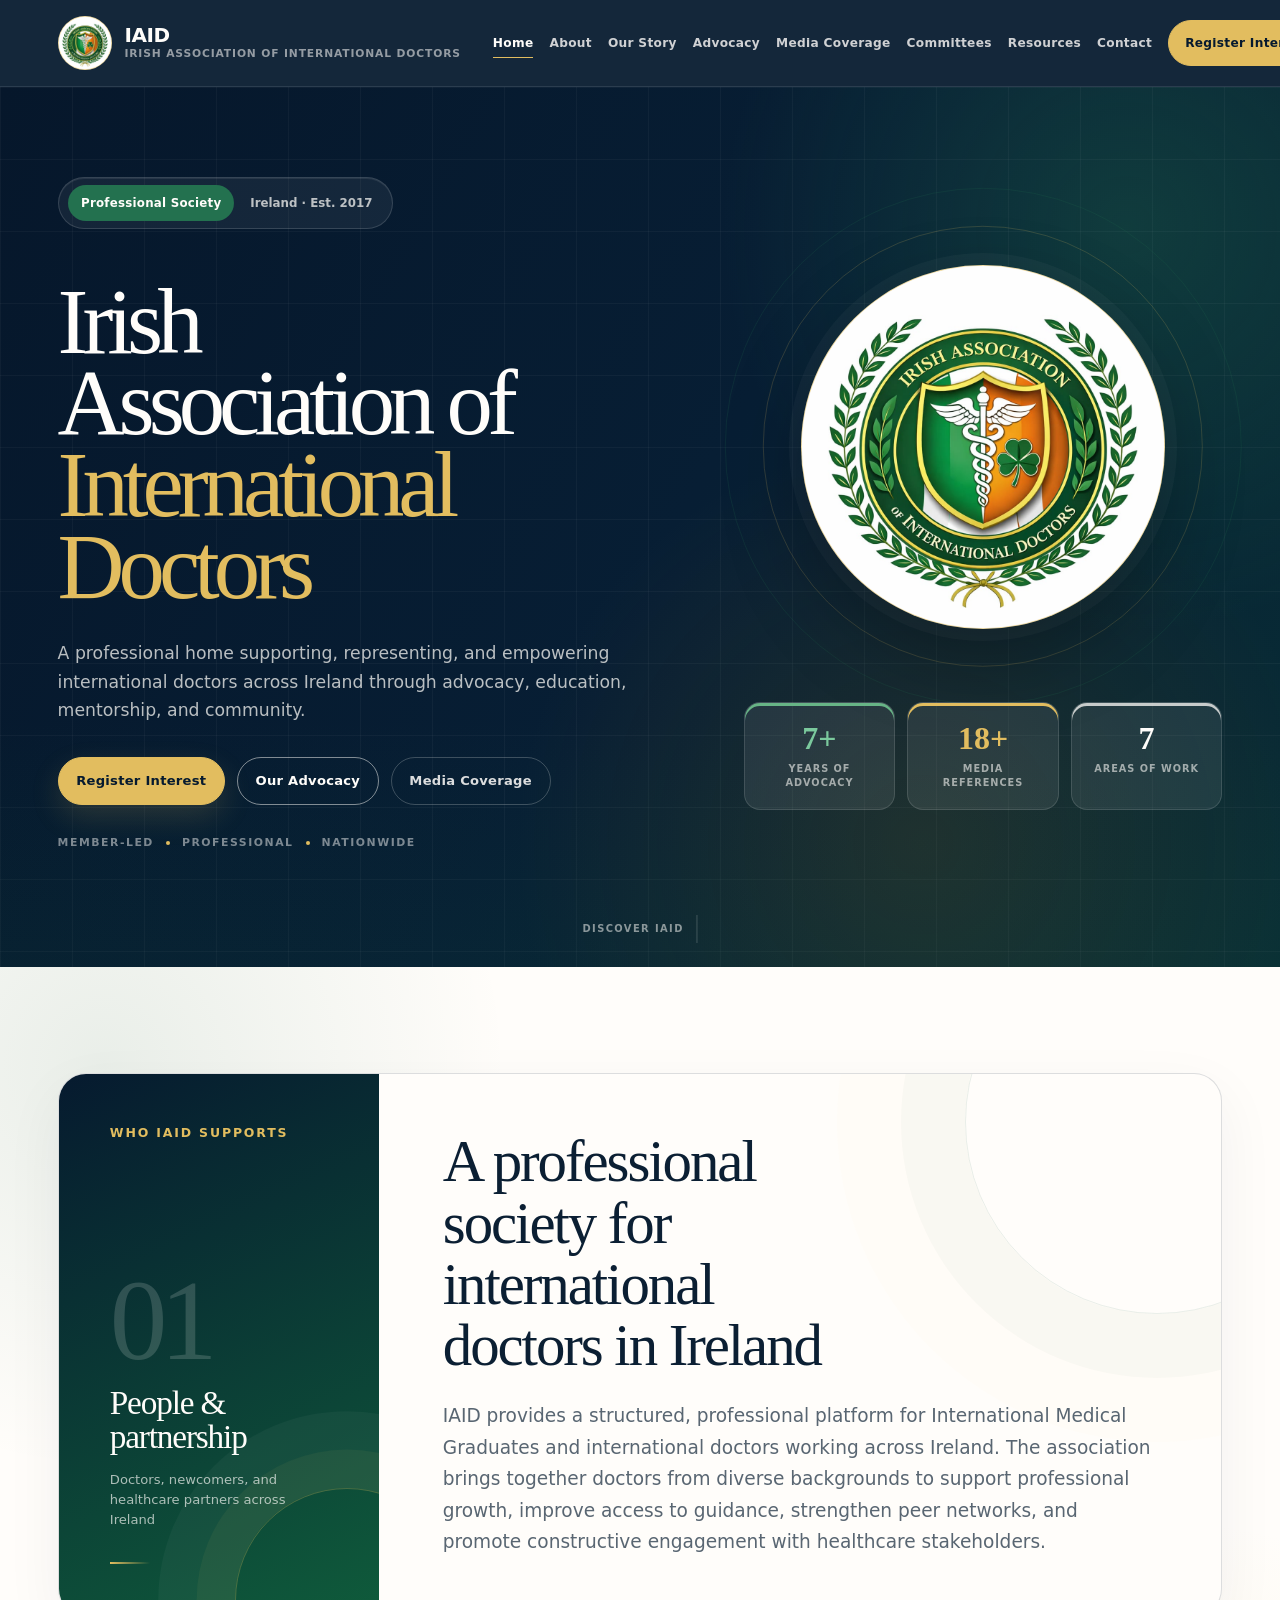
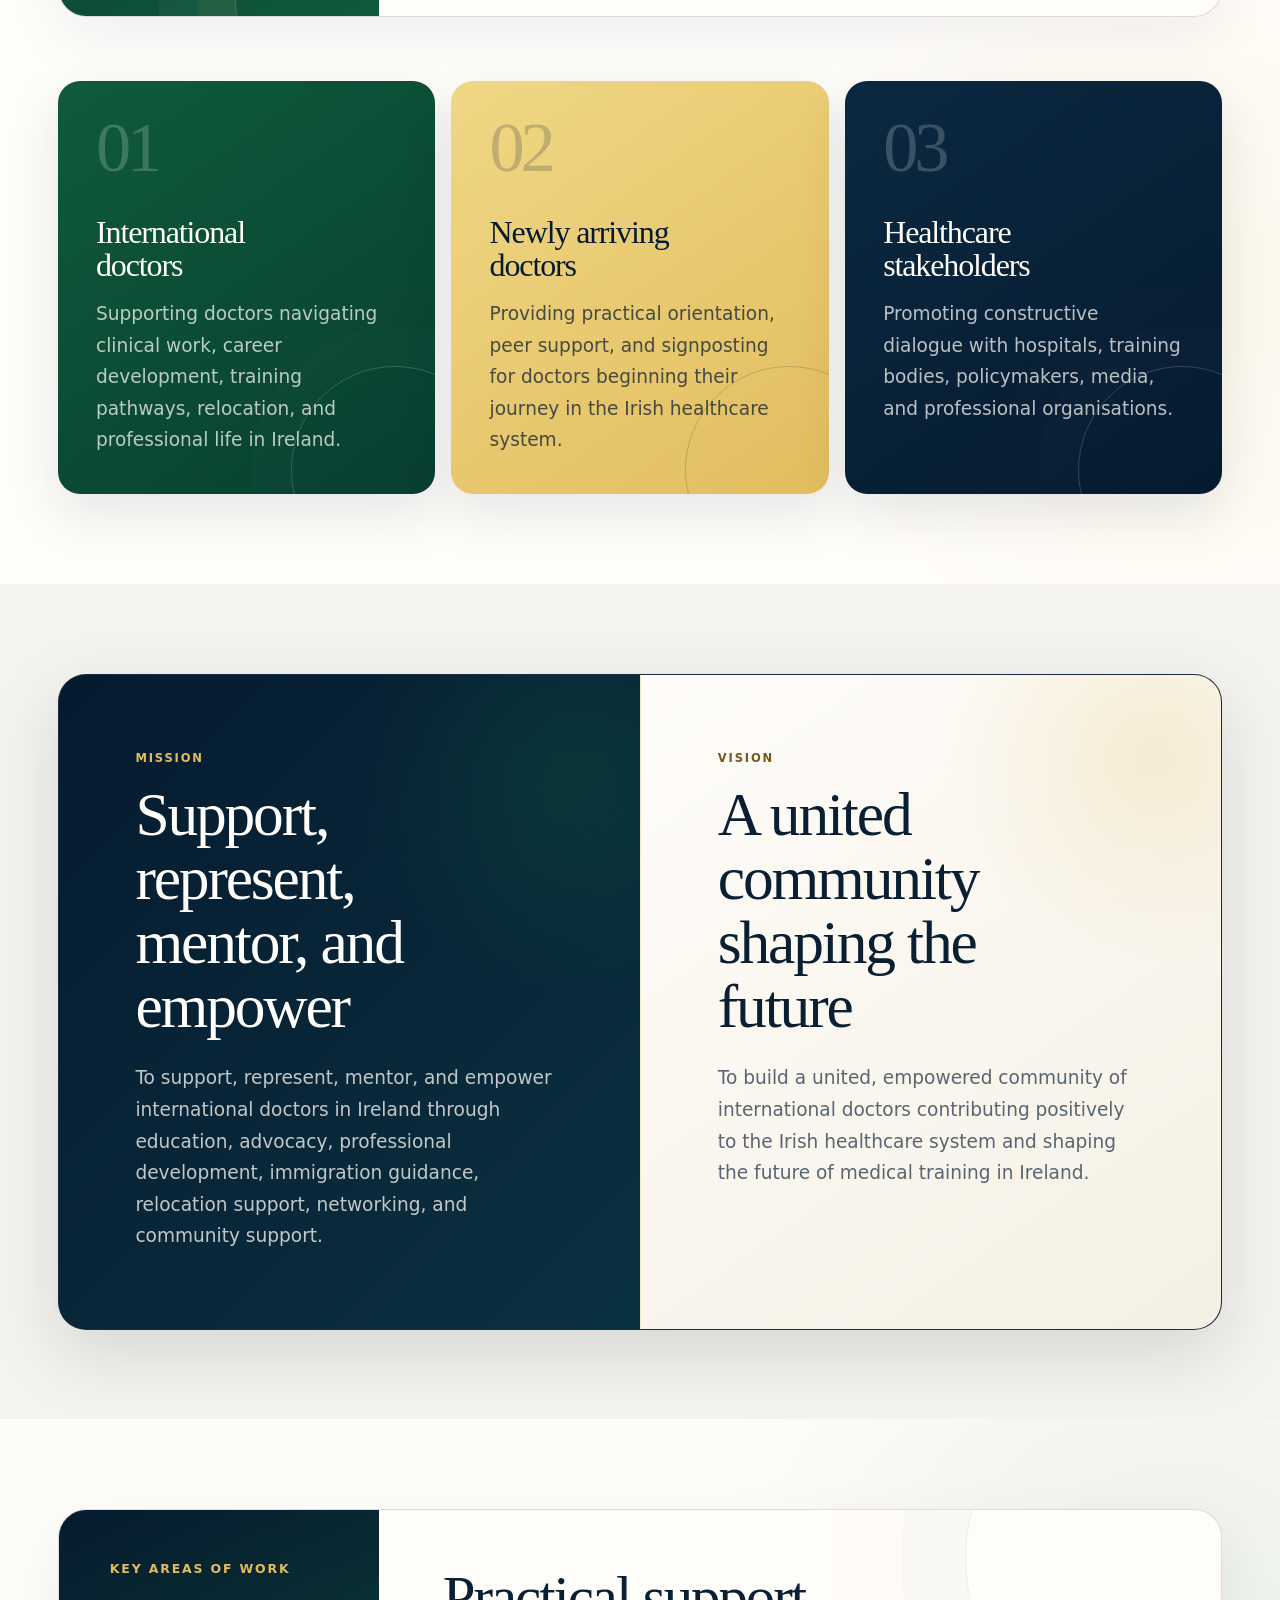
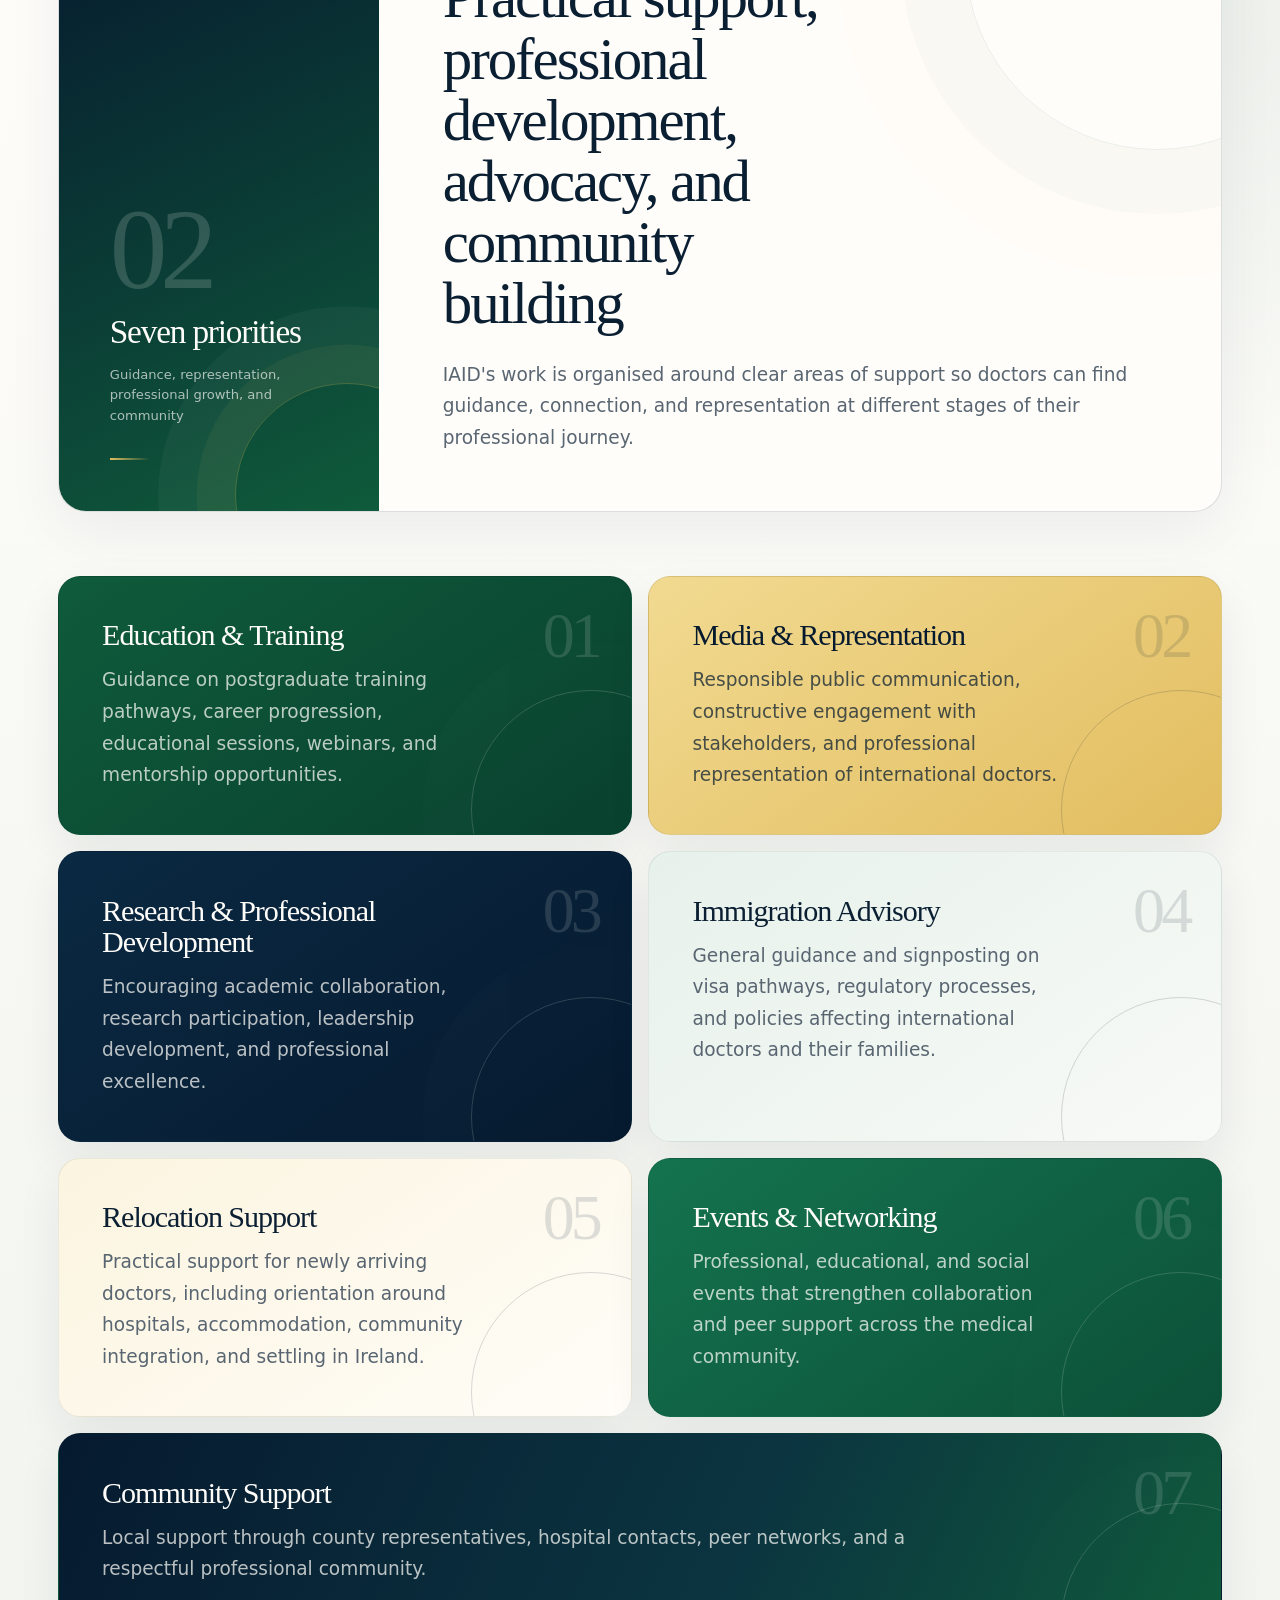
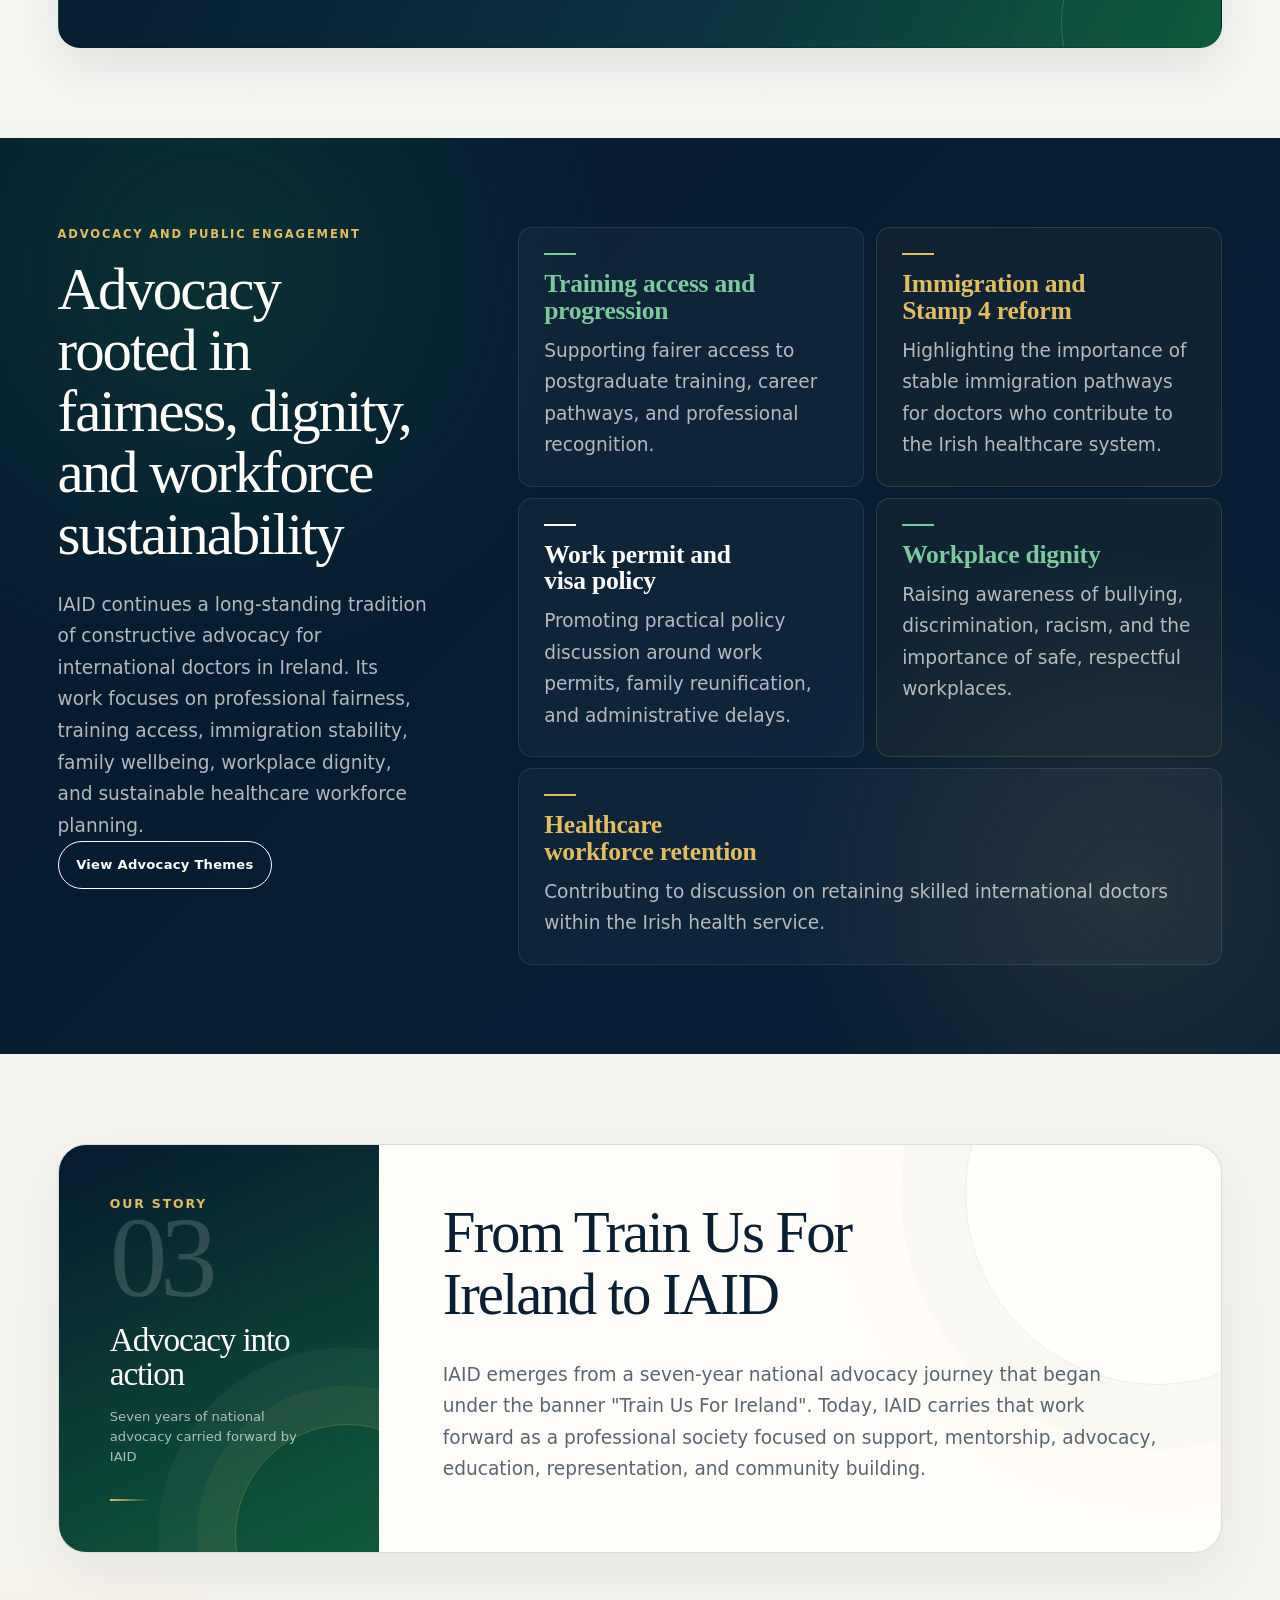
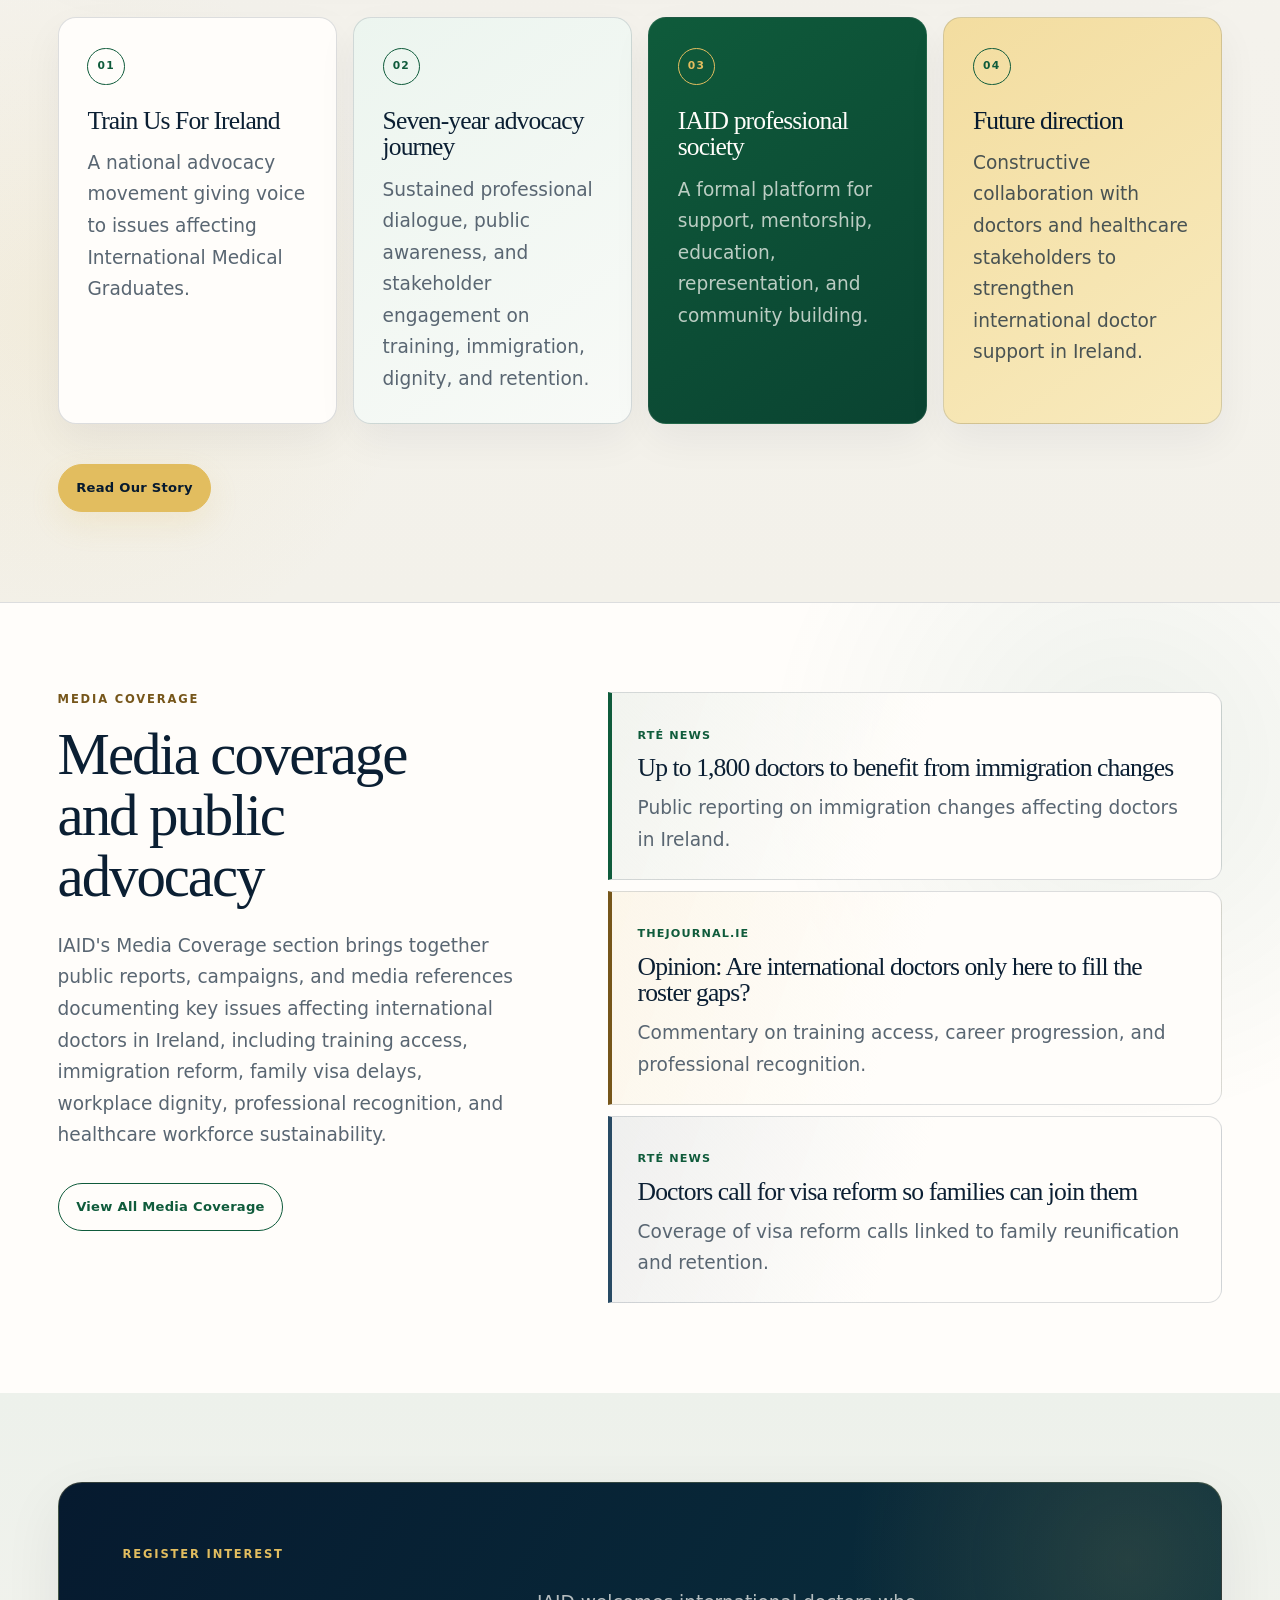
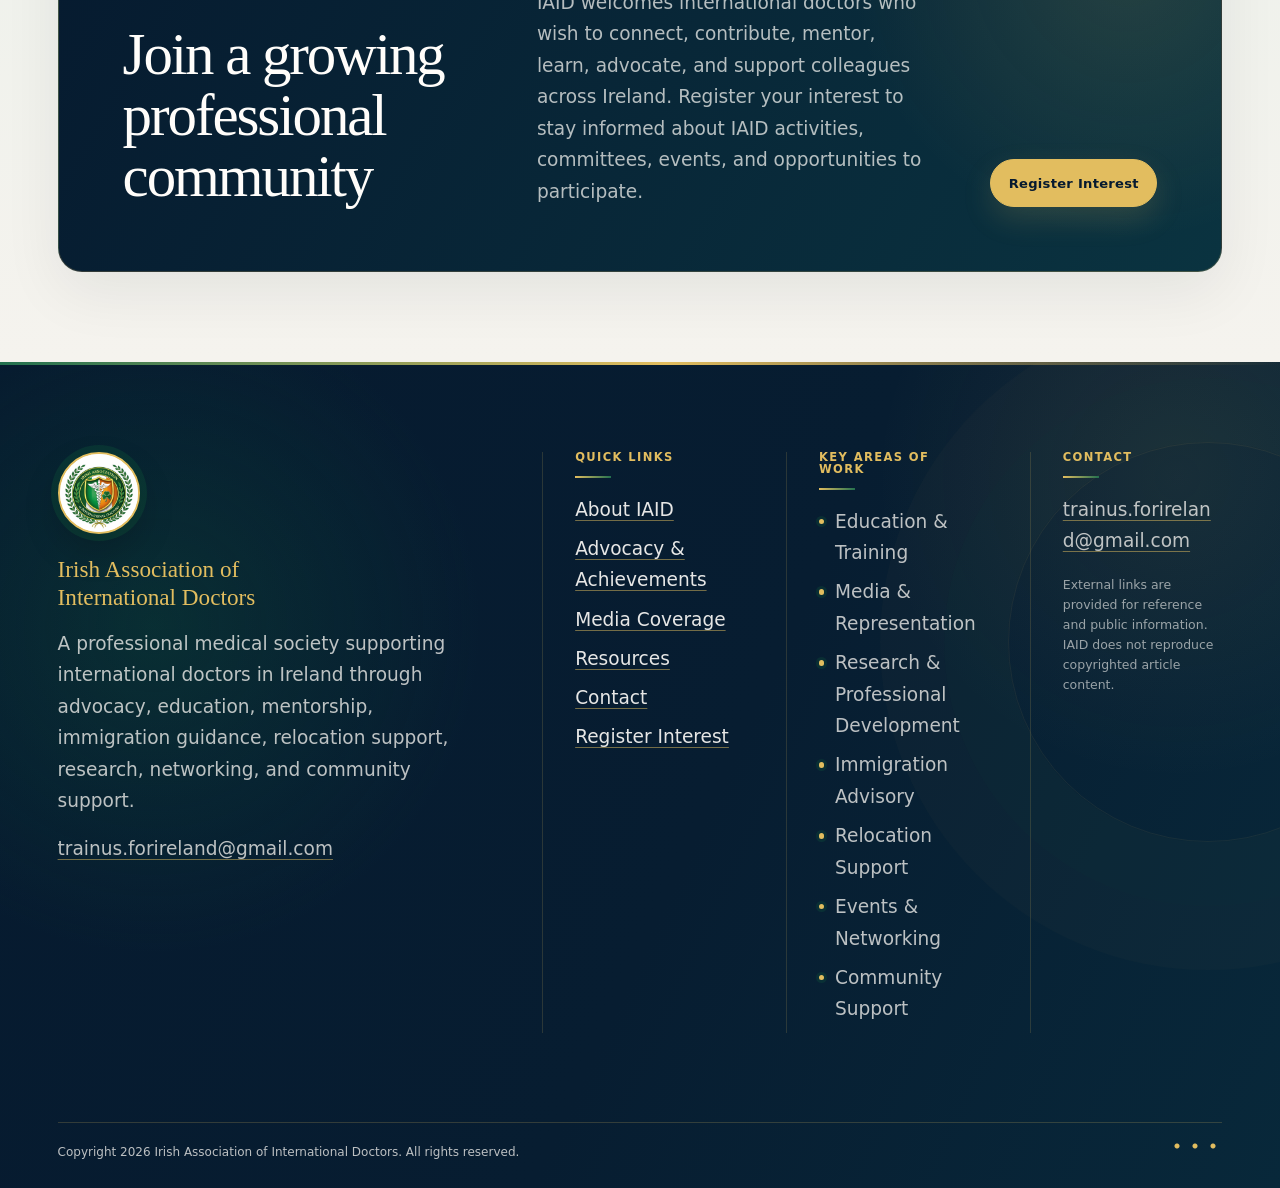
==== commit 37459363: "Deploy approved IAID premium redesign" ====
--- a/index.html
+++ b/index.html
@@ -3,9 +3,46 @@
 <head>
 	<meta charset="UTF-8">
 	<meta name="viewport" content="width=device-width, initial-scale=1">
-	<title>Home | IAID</title>
-	<link rel="stylesheet" href="assets/css/main.css">
-	<script src="assets/js/main.js" defer></script>
+	<link rel="icon" type="image/png" sizes="256x256" href="assets/images/iaid-logo.png">
+	<link rel="apple-touch-icon" href="assets/images/iaid-logo.png">
+	<title>Irish Association of International Doctors (IAID) | Ireland</title>
+	<meta name="description" content="The Irish Association of International Doctors supports international doctors in Ireland through advocacy, education, mentorship, guidance, and community.">
+	<meta name="robots" content="index, follow">
+	<link rel="canonical" href="https://theiaid.org/">
+	<meta property="og:type" content="website">
+	<meta property="og:locale" content="en_IE">
+	<meta property="og:site_name" content="Irish Association of International Doctors">
+	<meta property="og:title" content="Irish Association of International Doctors (IAID)">
+	<meta property="og:description" content="Supporting international doctors across Ireland through advocacy, education, mentorship, guidance, and community.">
+	<meta property="og:url" content="https://theiaid.org/">
+	<meta property="og:image" content="https://theiaid.org/assets/images/iaid-social-preview-editorial.jpg">
+	<meta property="og:image:width" content="1200">
+	<meta property="og:image:height" content="630">
+	<meta property="og:image:alt" content="IAID — Irish Association of International Doctors">
+	<meta name="twitter:card" content="summary_large_image">
+	<meta name="twitter:title" content="Irish Association of International Doctors (IAID)">
+	<meta name="twitter:description" content="Supporting international doctors across Ireland through advocacy, education, mentorship, guidance, and community.">
+	<meta name="twitter:image" content="https://theiaid.org/assets/images/iaid-social-preview-editorial.jpg">
+	<script type="application/ld+json">
+	{
+		"@context": "https://schema.org",
+		"@type": "Organization",
+		"name": "Irish Association of International Doctors",
+		"alternateName": "IAID",
+		"url": "https://theiaid.org/",
+		"logo": "https://theiaid.org/assets/images/iaid-logo-official.jpeg",
+		"image": "https://theiaid.org/assets/images/iaid-logo-official.jpeg",
+		"email": "trainus.forireland@gmail.com",
+		"foundingDate": "2017",
+		"areaServed": {
+			"@type": "Country",
+			"name": "Ireland"
+		},
+		"description": "A professional medical society supporting international doctors in Ireland through advocacy, education, mentorship, guidance, and community."
+	}
+	</script>
+	<link rel="stylesheet" href="assets/css/site.css">
+	<script src="assets/js/site.js" defer></script>
 </head>
 <body class="home">
 <a class="skip-link screen-reader-text" href="#primary">Skip to content</a>
@@ -19,7 +56,7 @@
 	</div>
 	<div class="wrap header-inner">
 		<div class="brand">
-			<a href="./" class="site-logo-link" rel="home"><img class="site-logo" src="assets/images/iaid-logo.png" alt="Irish Association of International Doctors logo"></a>
+			<a href="./" class="site-logo-link" rel="home"><img class="site-logo" src="assets/images/iaid-logo-official.jpeg" alt="Irish Association of International Doctors" width="1024" height="1024"></a>
 			<div class="brand-text">
 				<p class="site-name">IAID</p>
 				<p class="site-tagline">Irish Association of International Doctors</p>
@@ -39,57 +76,53 @@
 				<li><a href="committees/">Committees</a></li>
 				<li><a href="resources/">Resources</a></li>
 				<li><a href="contact/">Contact</a></li>
-				<li><a href="mailto:trainus.forireland@gmail.com">Register Interest</a></li>
+				<li><a href="membership-register-interest/">Register Interest</a></li>
 			</ul>
 		</nav>
 	</div>
 </header>
 <main id="primary" class="site-main ia-home-main">
-<section class="ia-hero" data-iaid-scene>
-	<div class="ia-hero-mesh" aria-hidden="true"></div>
-	<div class="ia-hero-lines" aria-hidden="true"></div>
-	<div class="wrap ia-hero-inner ia-reveal">
-		<!-- Left: text content -->
+<section class="ia-hero">
+	<div class="wrap ia-hero-inner">
 		<div class="ia-hero-content">
-			<div class="ia-identity-lockup">
-				<img src="assets/images/iaid-logo.png" alt="Irish Association of International Doctors logo" width="34" height="34" style="border-radius:50%;object-fit:cover;flex-shrink:0;" />
-				<span class="ia-identity-badge">Professional Society</span>
-				<span>Ireland &middot; Est. 2017</span>
-			</div>
-			<h1 class="ia-hero-title"><span>Irish</span><span>Association</span><span class="ia-hero-title-accent">of</span><span class="ia-hero-title-accent">International</span><span>Doctors</span></h1>
-			<p class="ia-hero-subtitle">Supporting, representing, and empowering international doctors across Ireland through advocacy, education, mentorship, and community.</p>
-			<div class="ia-actions">
-				<a class="ia-button ia-button-primary" href="mailto:trainus.forireland@gmail.com">Register Interest</a>
-				<a class="ia-button ia-button-gold" href="advocacy-achievements/">Our Advocacy</a>
-				<a class="ia-button ia-button-ghost" href="media-coverage/">Media Coverage</a>
-			</div>
-		</div>
-		<!-- Right: logo + stats -->
-		<div class="ia-hero-visual">
-			<div class="ia-hero-logo-wrap">
-				<img class="ia-hero-logo" src="assets/images/iaid-logo.png" alt="Irish Association of International Doctors" />
-			</div>
-			<div class="ia-hero-stats">
-				<div class="ia-hero-stat"><strong><span data-counter data-target="7">7</span>+</strong><span>Years advocacy</span></div>
-				<div class="ia-hero-stat"><strong><span data-counter data-target="18">18</span>+</strong><span>Media references</span></div>
-				<div class="ia-hero-stat"><strong><span data-counter data-target="7">7</span></strong><span>Areas of work</span></div>
-			</div>
-		</div>
-	</div>
-</section>
-
-<section class="ia-impact" aria-label="IAID impact overview">
-	<div class="wrap ia-impact-grid">
-		<div class="ia-impact-item ia-reveal"><strong><span data-counter data-target="7">7</span>+</strong><span>years of advocacy</span></div>
-		<div class="ia-impact-item ia-reveal"><strong><span data-counter data-target="7">7</span></strong><span>key areas of work</span></div>
-		<div class="ia-impact-item ia-reveal"><strong><span data-counter data-target="18">18</span>+</strong><span>media references</span></div>
-		<div class="ia-impact-item ia-reveal"><strong>Nationwide</strong><span>professional community</span></div>
-	</div>
+			<div class="ia-hero-badge hero-intro-item">
+				<span>Professional Society</span>
+				<strong>Ireland &middot; Est. 2017</strong>
+			</div>
+			<h1 class="ia-hero-title">Irish<br>Association of<br><span>International Doctors</span></h1>
+			<p class="ia-hero-subtitle hero-intro-item">A professional home supporting, representing, and empowering international doctors across Ireland through advocacy, education, mentorship, and community.</p>
+			<div class="ia-actions hero-intro-item">
+				<a class="ia-button ia-button-primary" href="membership-register-interest/">Register Interest</a>
+				<a class="ia-button ia-button-ghost" href="advocacy-achievements/">Our Advocacy</a>
+				<a class="ia-button ia-button-quiet" href="media-coverage/">Media Coverage</a>
+			</div>
+			<p class="ia-hero-assurance hero-intro-item">Member-led <span></span> Professional <span></span> Nationwide</p>
+		</div>
+		<div class="ia-hero-visual" data-hero-media>
+			<div class="ia-hero-crest">
+				<div class="ia-hero-orbit" aria-hidden="true"></div>
+				<div class="ia-hero-logo-stage">
+					<img src="assets/images/iaid-logo-official.jpeg" alt="Irish Association of International Doctors society crest" width="1024" height="1024" decoding="async" fetchpriority="high">
+				</div>
+			</div>
+			<div class="ia-hero-stats" aria-label="IAID at a glance">
+				<div><strong><span data-counter data-target="7">7</span>+</strong><span>Years of advocacy</span></div>
+				<div><strong><span data-counter data-target="18">18</span>+</strong><span>Media references</span></div>
+				<div><strong><span data-counter data-target="7">7</span></strong><span>Areas of work</span></div>
+			</div>
+		</div>
+	</div>
+	<a class="ia-hero-scroll" href="#iaid-work"><span>Discover IAID</span><i aria-hidden="true"></i></a>
 </section>
 
 <section class="ia-section ia-audience">
 	<div class="wrap ia-section-head ia-reveal">
-		<span class="ia-label">Who IAID Supports</span>
+		<div class="ia-label ia-chapter-label">
+			<span>Who IAID Supports</span>
+			<strong>01</strong>
+			<b>People &amp; partnership</b>
+			<small>Doctors, newcomers, and healthcare partners across Ireland</small>
+		</div>
 		<h2>A professional society for international doctors in Ireland</h2>
 		<p>IAID provides a structured, professional platform for International Medical Graduates and international doctors working across Ireland. The association brings together doctors from diverse backgrounds to support professional growth, improve access to guidance, strengthen peer networks, and promote constructive engagement with healthcare stakeholders.</p>
 	</div>
@@ -107,9 +140,14 @@
 	</div>
 </section>
 
-<section class="ia-section ia-work">
+<section id="iaid-work" class="ia-section ia-work">
 	<div class="wrap ia-section-head ia-reveal">
-		<span class="ia-label">Key Areas of Work</span>
+		<div class="ia-label ia-chapter-label">
+			<span>Key Areas of Work</span>
+			<strong>02</strong>
+			<b>Seven priorities</b>
+			<small>Guidance, representation, professional growth, and community</small>
+		</div>
 		<h2>Practical support, professional development, advocacy, and community building</h2>
 		<p>IAID's work is organised around clear areas of support so doctors can find guidance, connection, and representation at different stages of their professional journey.</p>
 	</div>
@@ -144,11 +182,16 @@
 
 <section class="ia-section ia-story">
 	<div class="wrap ia-section-head ia-reveal">
-		<span class="ia-label">Our Story</span>
+		<div class="ia-label ia-chapter-label">
+			<span>Our Story</span>
+			<strong>03</strong>
+			<b>Advocacy into action</b>
+			<small>Seven years of national advocacy carried forward by IAID</small>
+		</div>
 		<h2>From Train Us For Ireland to IAID</h2>
 		<p>IAID emerges from a seven-year national advocacy journey that began under the banner "Train Us For Ireland". Today, IAID carries that work forward as a professional society focused on support, mentorship, advocacy, education, representation, and community building.</p>
 	</div>
-	<div class="wrap ia-story-track">
+	<div class="wrap ia-story-track" data-progress-track>
 		<article class="ia-story-step ia-reveal"><span>01</span><h3>Train Us For Ireland</h3><p>A national advocacy movement giving voice to issues affecting International Medical Graduates.</p></article>
 		<article class="ia-story-step ia-reveal"><span>02</span><h3>Seven-year advocacy journey</h3><p>Sustained professional dialogue, public awareness, and stakeholder engagement on training, immigration, dignity, and retention.</p></article>
 		<article class="ia-story-step ia-reveal"><span>03</span><h3>IAID professional society</h3><p>A formal platform for support, mentorship, education, representation, and community building.</p></article>
@@ -178,27 +221,17 @@
 		<span class="ia-label">Register Interest</span>
 		<h2>Join a growing professional community</h2>
 		<p>IAID welcomes international doctors who wish to connect, contribute, mentor, learn, advocate, and support colleagues across Ireland. Register your interest to stay informed about IAID activities, committees, events, and opportunities to participate.</p>
-		<a class="ia-button ia-button-primary" href="mailto:trainus.forireland@gmail.com">Register Interest</a>
+		<a class="ia-button ia-button-primary" href="membership-register-interest/">Register Interest</a>
 	</div>
 </section>
 </main>
 <footer class="site-footer">
-	<div class="footer-cta">
-		<div class="wrap footer-cta-inner">
-			<div>
-				<p class="eyebrow">Register Interest</p>
-				<h2>Connect with IAID</h2>
-				<p>Join a professional community supporting international doctors across Ireland.</p>
-			</div>
-			<a class="button button-secondary" href="mailto:trainus.forireland@gmail.com">Register Interest</a>
-		</div>
-	</div>
 	<div class="wrap footer-grid">
 		<div class="footer-brand">
-			<a href="./" class="footer-logo-link" rel="home"><img class="site-logo" src="assets/images/iaid-logo.png" alt="Irish Association of International Doctors logo"></a>
+			<a href="./" class="footer-logo-link" rel="home"><img class="site-logo" src="assets/images/iaid-logo-official.jpeg" alt="Irish Association of International Doctors" width="1024" height="1024"></a>
 			<p class="footer-title">Irish Association of International Doctors</p>
 			<p>A professional medical society supporting international doctors in Ireland through advocacy, education, mentorship, immigration guidance, relocation support, research, networking, and community support.</p>
-			<a href="mailto:trainus.forireland@gmail.com" style="display:inline-block;margin-top:12px;font-weight:700;color:#22d3ee;">trainus.forireland@gmail.com</a>
+			<a class="footer-email" href="mailto:trainus.forireland@gmail.com">trainus.forireland@gmail.com</a>
 		</div>
 		<div>
 			<h2>Quick links</h2>
@@ -208,7 +241,7 @@
 				<li><a href="media-coverage/">Media Coverage</a></li>
 				<li><a href="resources/">Resources</a></li>
 				<li><a href="contact/">Contact</a></li>
-				<li><a href="mailto:trainus.forireland@gmail.com">Register Interest</a></li>
+				<li><a href="membership-register-interest/">Register Interest</a></li>
 			</ul>
 		</div>
 		<div>
@@ -226,7 +259,7 @@
 		<div>
 			<h2>Contact</h2>
 			<p><a href="mailto:trainus.forireland@gmail.com">trainus.forireland@gmail.com</a></p>
-			<p style="margin-top:16px;font-size:0.82rem;opacity:0.55;">External links are provided for reference and public information. IAID does not reproduce copyrighted article content.</p>
+			<p class="footer-note">External links are provided for reference and public information. IAID does not reproduce copyrighted article content.</p>
 		</div>
 	</div>
 	<div class="wrap footer-bottom">
--- a/assets/css/site.css
+++ b/assets/css/site.css
@@ -0,0 +1,2094 @@
+:root {
+	--paper: #f5f3ee;
+	--paper-deep: #ebe7df;
+	--paper-bright: #fffdfa;
+	--forest: #0f5b3b;
+	--forest-deep: #061a2f;
+	--forest-soft: #23714f;
+	--ink: #0b1f33;
+	--ink-soft: #596672;
+	--sage: #8ca696;
+	--gold: #76561a;
+	--gold-light: #e2bd5f;
+	--focus-dark: #061a2f;
+	--line: rgba(11, 31, 51, 0.14);
+	--line-light: rgba(252, 250, 245, 0.2);
+	--wrap: 1280px;
+	--reading: 74ch;
+	--gutter: clamp(1.25rem, 4.5vw, 4rem);
+	--section: clamp(4.75rem, 7vw, 7rem);
+	--section-compact: clamp(3.25rem, 5vw, 5rem);
+	--serif: "Iowan Old Style", "Palatino Linotype", "Book Antiqua", Georgia, "Times New Roman", serif;
+	--sans: Inter, ui-sans-serif, system-ui, -apple-system, BlinkMacSystemFont, "Segoe UI", sans-serif;
+	--ease: cubic-bezier(0.22, 1, 0.36, 1);
+}
+
+*, *::before, *::after { box-sizing: border-box; }
+html { scroll-behavior: smooth; color-scheme: light; }
+body {
+	margin: 0;
+	background: var(--paper);
+	color: var(--ink);
+	font-family: var(--sans);
+	font-size: clamp(1rem, 0.28vw + 0.95rem, 1.16rem);
+	line-height: 1.7;
+	-webkit-font-smoothing: antialiased;
+}
+body.menu-open { overflow: hidden; }
+img { display: block; max-width: 100%; height: auto; }
+picture { display: block; }
+svg { display: block; max-width: 100%; }
+a { color: inherit; text-decoration-thickness: 1px; text-underline-offset: 0.2em; }
+button, input { font: inherit; }
+button { color: inherit; }
+p, ul, ol, blockquote, figure { margin-top: 0; }
+h1, h2, h3, h4, p { overflow-wrap: break-word; }
+h1, h2, h3, h4 {
+	margin: 0;
+	font-family: var(--serif);
+	font-weight: 500;
+	line-height: 1.04;
+	letter-spacing: -0.035em;
+}
+h2 { font-size: clamp(2.5rem, 4.6vw, 4.35rem); }
+h3 { font-size: clamp(1.45rem, 2vw, 2rem); }
+h4 { font-size: 1.18rem; }
+::selection { background: var(--gold-light); color: var(--forest-deep); }
+:focus-visible {
+	outline: 3px solid var(--paper-bright);
+	outline-offset: 2px;
+	box-shadow: 0 0 0 7px var(--focus-dark);
+}
+[hidden] { display: none !important; }
+
+.wrap { width: min(calc(100% - (var(--gutter) * 2)), var(--wrap)); margin-inline: auto; }
+.menu, .footer-list { padding: 0; margin: 0; list-style: none; }
+.screen-reader-text {
+	position: absolute !important;
+	width: 1px;
+	height: 1px;
+	padding: 0;
+	margin: -1px;
+	overflow: hidden;
+	clip: rect(0, 0, 0, 0);
+	white-space: nowrap;
+	border: 0;
+}
+.screen-reader-text:focus {
+	position: fixed !important;
+	top: 1rem;
+	left: 1rem;
+	z-index: 1000;
+	width: auto;
+	height: auto;
+	padding: 0.8rem 1rem;
+	margin: 0;
+	clip: auto;
+	background: var(--paper-bright);
+	color: var(--forest-deep);
+}
+
+/* Shared header */
+.site-header {
+	position: sticky;
+	top: 0;
+	z-index: 50;
+	background: rgba(252, 250, 245, 0.96);
+	border-bottom: 1px solid var(--line);
+	transition: box-shadow 240ms ease, background 240ms ease;
+}
+.site-header.is-scrolled { background: rgba(252, 250, 245, 0.985); box-shadow: 0 12px 30px rgba(7, 39, 31, 0.08); }
+.scroll-progress {
+	position: absolute;
+	top: 0;
+	left: 0;
+	z-index: 2;
+	width: 100%;
+	height: 2px;
+	background: var(--gold);
+	transform: scaleX(0);
+	transform-origin: left;
+}
+.header-utility { background: var(--forest-deep); color: rgba(252, 250, 245, 0.76); font-size: 0.74rem; letter-spacing: 0.02em; }
+.header-utility-inner { min-height: 34px; display: flex; align-items: center; justify-content: space-between; gap: 1rem; }
+.header-utility a { color: var(--paper-bright); text-decoration: none; }
+.header-inner { min-height: 82px; display: flex; align-items: center; justify-content: space-between; gap: 2rem; }
+.brand { display: flex; align-items: center; flex: 0 0 auto; min-width: 0; }
+.site-logo-link, .footer-logo-link { display: block; flex: 0 0 auto; text-decoration: none; }
+.site-logo-link .site-logo { width: 58px; height: 58px; object-fit: contain; }
+.site-logo-link .site-logo, .footer-logo-link .site-logo { transition: transform 360ms var(--ease); }
+.site-logo-link:hover .site-logo, .footer-logo-link:hover .site-logo { transform: scale(1.035); }
+.brand-text { min-width: 0; margin-left: 0.8rem; }
+.site-name { margin: 0; color: var(--forest-deep); font-family: var(--serif); font-size: 1.75rem; font-weight: 600; letter-spacing: -0.03em; line-height: 1; }
+.site-tagline { margin: 0.22rem 0 0; color: var(--ink-soft); font-size: 0.67rem; font-weight: 700; letter-spacing: 0.08em; line-height: 1.2; text-transform: uppercase; }
+.site-navigation { margin-left: auto; }
+.primary-menu { display: flex; align-items: center; gap: clamp(0.55rem, 1.25vw, 1.15rem); }
+.primary-menu a {
+	position: relative;
+	display: block;
+	padding-block: 0.65rem;
+	font-size: 0.76rem;
+	font-weight: 750;
+	letter-spacing: 0.025em;
+	text-decoration: none;
+	white-space: nowrap;
+}
+.primary-menu a::after {
+	content: "";
+	position: absolute;
+	left: 0;
+	right: 100%;
+	bottom: 0.38rem;
+	height: 1px;
+	background: var(--gold);
+	transition: right 220ms ease;
+}
+.primary-menu a:hover::after, .primary-menu .current-menu-item a::after { right: 0; }
+.primary-menu li:last-child a { padding: 0.7rem 0.9rem; border: 1px solid var(--forest); }
+.primary-menu li:last-child a::after { display: none; }
+.primary-menu li:last-child a:hover { background: var(--forest); color: var(--paper-bright); }
+.menu-toggle { display: none; width: 46px; height: 46px; padding: 0; border: 1px solid var(--line); background: transparent; cursor: pointer; }
+.menu-toggle-lines, .menu-toggle-lines::before, .menu-toggle-lines::after { display: block; width: 21px; height: 1px; margin: auto; background: currentColor; content: ""; transition: transform 220ms ease, opacity 220ms ease; }
+.menu-toggle-lines { position: relative; }
+.menu-toggle-lines::before { position: absolute; top: -6px; left: 0; }
+.menu-toggle-lines::after { position: absolute; top: 6px; left: 0; }
+.menu-toggle[aria-expanded="true"] .menu-toggle-lines { background: transparent; }
+.menu-toggle[aria-expanded="true"] .menu-toggle-lines::before { transform: translateY(6px) rotate(45deg); }
+.menu-toggle[aria-expanded="true"] .menu-toggle-lines::after { transform: translateY(-6px) rotate(-45deg); }
+
+/* Shared editorial elements */
+.ia-label, .eyebrow, .team-role, .resource-badge {
+	display: block;
+	margin: 0 0 1rem;
+	color: var(--gold);
+	font-size: 0.72rem;
+	font-weight: 800;
+	letter-spacing: 0.16em;
+	line-height: 1.35;
+	text-transform: uppercase;
+}
+.ia-actions { display: flex; flex-wrap: wrap; gap: 0.75rem; margin-top: 2rem; }
+.ia-button, .button, .resource-button {
+	display: inline-flex;
+	align-items: center;
+	justify-content: center;
+	min-height: 48px;
+	padding: 0.78rem 1.1rem;
+	border: 1px solid currentColor;
+	font-size: 0.82rem;
+	font-weight: 760;
+	letter-spacing: 0.02em;
+	line-height: 1.2;
+	text-decoration: none;
+	transition: background 220ms ease, color 220ms ease, border-color 220ms ease, transform 220ms ease;
+}
+.ia-button:hover, .button:hover, .resource-button:hover { transform: translateY(-2px); }
+.ia-button-primary { border-color: var(--gold-light); background: var(--gold-light); color: var(--forest-deep); }
+.ia-button-primary:hover { border-color: var(--paper-bright); background: var(--paper-bright); }
+.ia-button-ghost { border-color: rgba(252, 250, 245, 0.5); color: var(--paper-bright); }
+.ia-button-ghost:hover { border-color: var(--paper-bright); background: rgba(252, 250, 245, 0.08); }
+.ia-button-gold, .button-secondary, .resource-button { border-color: var(--forest); color: var(--forest); }
+.ia-button-gold:hover, .button-secondary:hover, .resource-button:hover { background: var(--forest); color: var(--paper-bright); }
+.ia-button-light { border-color: var(--paper-bright); color: var(--paper-bright); }
+.ia-section { padding-block: var(--section); }
+.ia-section-head { display: grid; grid-template-columns: minmax(12rem, 0.48fr) minmax(0, 1fr); gap: 2rem clamp(2rem, 6vw, 6rem); align-items: start; margin-bottom: clamp(3rem, 5vw, 5rem); }
+.ia-section-head .ia-label { grid-row: 1 / span 2; }
+.ia-section-head h2 { max-width: 16ch; }
+.ia-section-head > p { max-width: var(--reading); margin: 0; color: var(--ink-soft); }
+
+/* Homepage hero and single cinematic moment */
+.ia-hero {
+	position: relative;
+	overflow: clip;
+	background: var(--forest-deep);
+	color: var(--paper-bright);
+}
+.ia-hero::before {
+	content: "";
+	position: absolute;
+	top: -20%;
+	right: -8%;
+	width: min(58vw, 760px);
+	aspect-ratio: 1;
+	background: radial-gradient(circle, rgba(212, 191, 145, 0.13), transparent 64%);
+	pointer-events: none;
+	opacity: 0;
+	transform: scale(0.88);
+}
+.ia-hero::after {
+	content: "";
+	position: absolute;
+	right: 0;
+	bottom: 0;
+	width: 38%;
+	height: 1px;
+	background: linear-gradient(90deg, transparent, var(--gold-light));
+	opacity: 0.65;
+	transform: scaleX(0);
+	transform-origin: right;
+}
+.ia-hero-inner {
+	display: grid;
+	grid-template-columns: minmax(0, 1.16fr) minmax(380px, 0.84fr);
+	gap: clamp(3rem, 5vw, 4.5rem);
+	align-items: center;
+	padding-block: clamp(4rem, 6vw, 6rem);
+}
+.ia-hero-content { position: relative; z-index: 2; }
+.ia-hero .ia-label { color: var(--gold-light); }
+.ia-hero-title {
+	max-width: 10.6ch;
+	font-size: clamp(3.8rem, 5.6vw, 5.4rem);
+	line-height: 0.94;
+	letter-spacing: -0.052em;
+	overflow-wrap: normal;
+	word-break: normal;
+	hyphens: none;
+}
+.ia-hero-subtitle { max-width: 57ch; margin: 1.75rem 0 0; color: rgba(252, 250, 245, 0.78); font-size: clamp(1.04rem, 1.35vw, 1.25rem); line-height: 1.68; }
+.ia-hero-visual { position: relative; margin: 0; min-width: 0; }
+.ia-hero-photo { position: relative; aspect-ratio: 4 / 5; overflow: hidden; background: var(--forest); }
+.ia-hero-photo picture, .ia-hero-photo img { width: 100%; height: 100%; }
+.ia-hero-photo picture { clip-path: inset(0 0 0 18%); }
+.ia-hero-photo img {
+	object-fit: cover;
+	object-position: 52% center;
+	filter: saturate(0.82) contrast(1.03) sepia(0.04);
+	transform: scale(calc(1.025 + (var(--hero-shift, 0) * 0.02))) translateY(calc(var(--hero-shift, 0) * -8px));
+	transition: transform 120ms linear;
+}
+.ia-hero-photo::after { content: ""; position: absolute; inset: 0; background: linear-gradient(180deg, transparent 50%, rgba(7, 39, 31, 0.8)); pointer-events: none; }
+.ia-hero-photo-caption { position: absolute; z-index: 2; left: 1.5rem; right: 1.5rem; bottom: 1.3rem; display: flex; align-items: end; justify-content: space-between; gap: 1rem; color: var(--paper-bright); }
+.ia-hero-photo-caption strong { font-family: var(--serif); font-size: 1.25rem; font-weight: 500; }
+.ia-hero-photo-caption span { max-width: 26ch; font-size: 0.7rem; letter-spacing: 0.08em; line-height: 1.5; text-align: right; text-transform: uppercase; }
+.ia-hero-emblem { position: absolute; z-index: 3; left: -2.25rem; bottom: 2.3rem; display: flex; align-items: center; gap: 0.65rem; }
+.ia-hero-emblem img { width: 74px; height: 74px; object-fit: contain; filter: drop-shadow(0 8px 12px rgba(7, 39, 31, 0.22)); }
+.ia-hero-emblem span { max-width: 12ch; color: var(--paper-bright); font-size: 0.66rem; font-weight: 750; letter-spacing: 0.1em; line-height: 1.35; text-transform: uppercase; }
+.ia-hero-principles { display: grid; grid-template-columns: repeat(3, 1fr); margin-top: 1rem; border-top: 1px solid var(--line-light); border-bottom: 1px solid var(--line-light); }
+.ia-hero-principles p { margin: 0; padding: 0.9rem 0.8rem; font-family: var(--serif); font-size: 1.03rem; }
+.ia-hero-principles p + p { border-left: 1px solid var(--line-light); }
+.ia-hero-principles span { display: block; margin-bottom: 0.2rem; color: var(--gold-light); font-family: var(--sans); font-size: 0.58rem; font-weight: 800; letter-spacing: 0.14em; }
+.js.site-ready .ia-hero-photo picture { animation: hero-mask 1.55s var(--ease) both; }
+.js.site-ready .ia-hero-photo img { animation: hero-image 1.55s var(--ease) both; }
+.js.site-ready .ia-hero-content > * { animation: hero-copy 1.2s var(--ease) both; }
+.js.site-ready .ia-hero-content > *:nth-child(2) { animation-delay: 90ms; }
+.js.site-ready .ia-hero-content > *:nth-child(3) { animation-delay: 170ms; }
+.js.site-ready .ia-hero-content > *:nth-child(4) { animation-delay: 240ms; }
+.js.site-ready .ia-hero::before { animation: hero-atmosphere 1.8s 180ms var(--ease) both; }
+.js.site-ready .ia-hero::after { animation: hero-rule 1.4s 350ms var(--ease) both; }
+@keyframes hero-mask { from { clip-path: inset(0 0 0 42%); } to { clip-path: inset(0); } }
+@keyframes hero-image { from { opacity: 0.35; transform: scale(1.1); } to { opacity: 1; transform: scale(1.025); } }
+@keyframes hero-copy { from { opacity: 0; transform: translateY(22px); } to { opacity: 1; transform: translateY(0); } }
+@keyframes hero-atmosphere { to { opacity: 1; transform: scale(1); } }
+@keyframes hero-rule { to { transform: scaleX(1); } }
+
+/* Homepage narrative */
+.ia-impact { background: var(--paper-bright); }
+.ia-impact-grid { display: grid; grid-template-columns: repeat(4, 1fr); border-bottom: 1px solid var(--line); }
+.ia-impact-item { padding: clamp(1.7rem, 3vw, 2.6rem) clamp(0.5rem, 2vw, 1.8rem); }
+.ia-impact-item + .ia-impact-item { border-left: 1px solid var(--line); }
+.ia-impact-item strong { display: block; color: var(--forest); font-family: var(--serif); font-size: clamp(2rem, 3.4vw, 3.25rem); font-weight: 500; line-height: 1; }
+.ia-impact-item > span { display: block; margin-top: 0.55rem; color: var(--ink-soft); font-size: 0.78rem; font-weight: 700; letter-spacing: 0.08em; text-transform: uppercase; }
+.ia-audience { background: var(--paper-bright); }
+.ia-audience-grid { display: grid; grid-template-columns: repeat(3, 1fr); border-top: 1px solid var(--line); }
+.ia-editorial-card { padding: 2.3rem clamp(1rem, 2.5vw, 2.5rem) 0; }
+.ia-editorial-card + .ia-editorial-card { border-left: 1px solid var(--line); }
+.ia-editorial-card > span { color: var(--gold); font-size: 0.7rem; font-weight: 800; letter-spacing: 0.12em; }
+.ia-editorial-card h3 { margin-top: 1.6rem; }
+.ia-editorial-card p { margin: 1rem 0 0; color: var(--ink-soft); }
+.ia-mission { padding-block: 0; background: var(--paper); }
+.ia-split { display: grid; grid-template-columns: minmax(0, 1fr) minmax(0, 1fr); width: 100%; max-width: none; }
+.ia-statement { min-width: 0; padding: clamp(3.8rem, 7vw, 7rem) max(var(--gutter), calc((100vw - var(--wrap)) / 2 + var(--gutter))); background: var(--forest); color: var(--paper-bright); }
+.ia-statement-light { background: var(--paper-deep); color: var(--ink); }
+.ia-statement .ia-label { color: var(--gold-light); }
+.ia-statement-light .ia-label { color: var(--gold); }
+.ia-statement h2 { max-width: 11ch; font-size: clamp(2.7rem, 4.8vw, 4.8rem); }
+.ia-statement p { max-width: 54ch; margin: 1.5rem 0 0; color: rgba(252, 250, 245, 0.76); }
+.ia-statement-light p { color: var(--ink-soft); }
+.ia-work { background: var(--paper-bright); }
+.ia-work-grid { display: grid; grid-template-columns: repeat(2, 1fr); border-top: 1px solid var(--line); }
+.ia-work-card { position: relative; padding: 2rem 3.5rem 2rem 0; border-bottom: 1px solid var(--line); }
+.ia-work-card:nth-child(even) { padding-left: 3rem; border-left: 1px solid var(--line); }
+.ia-work-card h3 { font-size: clamp(1.45rem, 2.1vw, 2rem); }
+.ia-work-card p { max-width: 58ch; margin: 0.8rem 0 0; color: var(--ink-soft); }
+.ia-policy { background: var(--forest-deep); color: var(--paper-bright); }
+.ia-policy-layout { display: grid; grid-template-columns: minmax(0, 0.72fr) minmax(0, 1fr); gap: clamp(3rem, 7vw, 8rem); align-items: start; }
+.ia-policy-copy { position: sticky; top: 10rem; }
+.ia-policy-copy .ia-label { color: var(--gold-light); }
+.ia-policy-copy h2 { max-width: 12ch; }
+.ia-policy-copy p { max-width: 54ch; margin: 1.5rem 0 0; color: rgba(252, 250, 245, 0.7); }
+.ia-policy-grid { border-top: 1px solid var(--line-light); }
+.ia-policy-card { padding: 1.8rem 0; border-bottom: 1px solid var(--line-light); }
+.ia-policy-card h3 { font-family: var(--sans); font-size: 1.05rem; font-weight: 760; letter-spacing: -0.01em; }
+.ia-policy-card p { margin: 0.65rem 0 0; color: rgba(252, 250, 245, 0.7); }
+.ia-story { background: var(--paper); }
+.ia-story-track { display: grid; grid-template-columns: repeat(4, 1fr); border-top: 1px solid var(--line); }
+.ia-story-step { position: relative; padding: 2rem 2rem 0 0; }
+.ia-story-step + .ia-story-step { padding-left: 2rem; border-left: 1px solid var(--line); }
+.ia-story-step > span { color: var(--gold); font-size: 0.67rem; font-weight: 800; letter-spacing: 0.12em; }
+.ia-story-step h3 { margin-top: 1.4rem; }
+.ia-story-step p { margin: 0.8rem 0 0; color: var(--ink-soft); }
+.ia-section-action { margin-top: 2.5rem; }
+.ia-news { background: var(--paper-bright); }
+.ia-news-layout { display: grid; grid-template-columns: minmax(0, 0.75fr) minmax(0, 1fr); gap: clamp(3rem, 7vw, 8rem); align-items: start; }
+.ia-news-copy h2 { max-width: 12ch; }
+.ia-news-copy p { max-width: 56ch; margin: 1.4rem 0 2rem; color: var(--ink-soft); }
+.ia-news-grid { border-top: 1px solid var(--line); }
+.ia-news-card { padding: 1.65rem 0; border-bottom: 1px solid var(--line); }
+.ia-news-card > span { color: var(--gold); font-size: 0.7rem; font-weight: 800; letter-spacing: 0.1em; text-transform: uppercase; }
+.ia-news-card h3 { margin-top: 0.45rem; font-size: clamp(1.35rem, 2vw, 1.9rem); }
+.ia-news-card p { margin: 0.65rem 0 0; color: var(--ink-soft); }
+.ia-join { background: var(--paper-deep); }
+.ia-join-panel { display: grid; grid-template-columns: minmax(0, 0.72fr) minmax(16rem, 0.8fr) auto; gap: 1.5rem 4rem; align-items: end; padding-block: clamp(0.5rem, 1.5vw, 1.5rem); }
+.ia-join-panel .ia-label { grid-column: 1 / -1; margin-bottom: 0; }
+.ia-join-panel h2 { max-width: 12ch; }
+.ia-join-panel p { max-width: 58ch; margin: 0; color: var(--ink-soft); }
+.ia-join-panel .ia-button { justify-self: start; white-space: nowrap; }
+
+/* Internal page framework */
+.ia-page-hero { position: relative; overflow: hidden; padding-block: clamp(4.5rem, 7vw, 7rem); background: var(--paper-deep); }
+.ia-page-hero::after {
+	content: "";
+	position: absolute;
+	top: 50%;
+	right: clamp(-10rem, -7vw, -4rem);
+	width: clamp(14rem, 28vw, 26rem);
+	aspect-ratio: 1;
+	border: 1px solid rgba(118, 85, 31, 0.16);
+	border-radius: 50%;
+	box-shadow: 0 0 0 3.5rem rgba(118, 85, 31, 0.07), 0 0 0 7rem rgba(118, 85, 31, 0.035);
+	pointer-events: none;
+	opacity: 0;
+	transform: translateY(-50%) scale(0.84);
+}
+.ia-page-hero-dark::after, .ia-page-hero-media::after { border-color: rgba(212, 191, 145, 0.18); box-shadow: 0 0 0 3.5rem rgba(212, 191, 145, 0.06), 0 0 0 7rem rgba(212, 191, 145, 0.03); }
+.js.site-ready .ia-page-hero::after { animation: page-orbit 1.45s 120ms var(--ease) both; }
+@keyframes page-orbit { to { opacity: 1; transform: translateY(-50%) scale(1); } }
+.ia-page-hero-dark { background: var(--forest-deep); color: var(--paper-bright); }
+.ia-page-hero-inner { position: relative; z-index: 1; display: grid; grid-template-columns: minmax(11rem, 0.38fr) minmax(0, 1fr); gap: 1rem clamp(2rem, 7vw, 7rem); align-items: start; }
+.ia-page-hero-inner .ia-label { grid-row: 1 / span 3; padding-top: 0.75rem; }
+.ia-page-hero-dark .ia-label { color: var(--gold-light); }
+.ia-page-hero h1 { max-width: 16ch; font-size: clamp(3.35rem, 5.5vw, 5rem); overflow-wrap: normal; word-break: normal; hyphens: none; }
+.ia-page-hero-inner > p, .ia-page-copy { max-width: 64ch; margin: 1.3rem 0 0; color: var(--ink-soft); font-size: clamp(1.05rem, 1.45vw, 1.26rem); }
+.ia-page-hero-dark .ia-page-hero-inner > p { color: rgba(252, 250, 245, 0.73); }
+.ia-page-copy .iaid-page-intro { margin: 0; padding: 0; border: 0; }
+.ia-page-copy .iaid-page-intro p { font-size: inherit; }
+.ia-page-content { padding-block: var(--section); background: var(--paper-bright); }
+.ia-prose { width: min(100%, var(--wrap)); }
+.iaid-page-intro { max-width: 74ch; margin-bottom: clamp(3rem, 5vw, 5rem); }
+.iaid-page-intro p { margin: 0; color: var(--ink-soft); font-size: clamp(1.13rem, 1.45vw, 1.34rem); line-height: 1.68; }
+.iaid-page-intro p + p { margin-top: 1rem; }
+.compact-section { display: grid; grid-template-columns: minmax(12rem, 0.48fr) minmax(0, 1fr); gap: 2rem clamp(2.5rem, 7vw, 7rem); padding-block: clamp(2.6rem, 4vw, 4.3rem); border-top: 1px solid var(--line); }
+.compact-section h2 { max-width: 10ch; font-size: clamp(2.35rem, 4vw, 4rem); }
+.compact-section > p { max-width: var(--reading); margin: 0; color: var(--ink-soft); }
+.editorial-figure { margin: 0; }
+.editorial-figure picture { overflow: hidden; background: var(--paper-deep); transition: clip-path 1s var(--ease); }
+.editorial-figure img { width: 100%; height: 100%; object-fit: cover; transform: scale(1.035); transition: transform 1.15s var(--ease); }
+.editorial-figure.is-visible img { transform: scale(1); }
+.js .editorial-figure.reveal-item picture { clip-path: inset(0 0 0 14%); }
+.js .editorial-figure.reveal-item.is-visible picture { clip-path: inset(0); }
+.editorial-figure figcaption { max-width: 70ch; margin-top: 0.75rem; color: var(--ink-soft); font-size: 0.72rem; line-height: 1.5; }
+.editorial-break { margin: 0 0 clamp(4rem, 7vw, 7rem); }
+.editorial-break picture { aspect-ratio: 16 / 7; }
+.editorial-figure-committees img { object-position: center 43%; }
+.editorial-figure-resources img { object-position: center 48%; }
+.editorial-figure-register img { object-position: center 53%; }
+.disclaimer-box { padding: 1.15rem 1.3rem; border-left: 3px solid var(--gold); background: var(--paper-deep); }
+.disclaimer-box p { margin: 0; color: var(--ink-soft); font-size: 0.88rem; }
+
+/* About and leadership */
+.ia-page-about-content .ia-prose { display: grid; grid-template-columns: minmax(0, 0.8fr) minmax(0, 1.2fr); gap: 0 clamp(3rem, 7vw, 7rem); }
+.ia-page-about-content .iaid-page-intro { grid-column: 1; align-self: center; margin: 0; }
+.editorial-figure-about { grid-column: 2; margin-bottom: clamp(4.5rem, 7vw, 7rem); }
+.editorial-figure-about picture { aspect-ratio: 4 / 3; }
+.editorial-figure-about img { object-position: center 42%; }
+.ia-page-about-content .compact-section { grid-column: 1 / -1; }
+.leadership-section, .values-section { display: block; }
+.leadership-section > h2, .values-section > h2 { max-width: none; margin-bottom: 1.2rem; }
+.leadership-section > p { max-width: 76ch; margin-bottom: 3rem; color: var(--ink-soft); }
+.leadership-structure { margin-top: 1.5rem; }
+.leadership-officers { display: grid; grid-template-columns: repeat(2, 1fr); border-top: 1px solid var(--line); }
+.leadership-groups { display: grid; grid-template-columns: minmax(0, 0.9fr) minmax(0, 1.1fr); margin-top: 2.75rem; border-top: 1px solid var(--line); }
+.leadership-group-stack { display: grid; grid-template-columns: 1fr; min-width: 0; }
+.leadership-group-stack .leadership-card { padding-left: 0; border-left: 0; }
+.leadership-groups > .leadership-card { padding-left: 2rem; border-left: 1px solid var(--line); }
+.leadership-card { min-width: 0; padding: 1.7rem 1.7rem 1.7rem 0; border-bottom: 1px solid var(--line); background: transparent; }
+.leadership-card + .leadership-card { padding-left: 1.7rem; border-left: 1px solid var(--line); }
+.leadership-card-primary h3 { font-size: clamp(1.8rem, 2.8vw, 2.7rem); }
+.leadership-card h3, .leadership-card h4 { overflow-wrap: anywhere; }
+.leadership-card p { margin: 0.45rem 0 0; color: var(--ink-soft); }
+.leadership-card-open { background: linear-gradient(135deg, rgba(233, 226, 212, 0.5), transparent 75%); }
+.leadership-card-open h4 { color: var(--forest); }
+.leadership-list { padding: 0; margin: 1rem 0 0; list-style: none; }
+.leadership-list li { display: grid; gap: 0.2rem; padding-block: 0.7rem; border-top: 1px solid var(--line); }
+.leadership-list span { color: var(--ink-soft); font-size: 0.82rem; }
+.leadership-list-simple li { display: block; }
+.leadership-subsection { margin-top: 3.25rem; }
+.leadership-subsection > h3 { max-width: 22ch; margin-bottom: 1.5rem; }
+.committee-leadership-grid, .county-chair-grid { display: grid; grid-template-columns: repeat(3, 1fr); border-top: 1px solid var(--line); }
+.county-chair-grid { grid-template-columns: repeat(4, 1fr); }
+.committee-leadership-grid .leadership-card:nth-child(3n + 1), .county-chair-grid .leadership-card:nth-child(4n + 1) { padding-left: 0; border-left: 0; }
+.leadership-note { margin: 2rem 0 0; color: var(--ink-soft); font-size: 0.85rem; }
+.value-grid { display: grid; grid-template-columns: repeat(3, 1fr); border-top: 1px solid var(--line); }
+.value-grid article { padding: 1.75rem 2rem 1.75rem 0; border-bottom: 1px solid var(--line); }
+.value-grid article:not(:nth-child(3n + 1)) { padding-left: 2rem; border-left: 1px solid var(--line); }
+.value-grid h3 { font-size: 1.55rem; }
+.value-grid p { margin: 0.7rem 0 0; color: var(--ink-soft); }
+
+/* Story */
+.ia-timeline-page .ia-prose { display: grid; grid-template-columns: minmax(0, 0.78fr) minmax(0, 1.22fr); gap: 0 clamp(3rem, 7vw, 7rem); }
+.ia-timeline-page .iaid-page-intro { align-self: center; margin: 0; }
+.editorial-figure-story { grid-column: 2; }
+.editorial-figure-story picture { aspect-ratio: 4 / 3; }
+.editorial-figure-story img { object-position: center 53%; }
+.story-transition { grid-column: 1 / -1; display: flex; align-items: center; gap: 1.2rem; margin: clamp(4rem, 7vw, 7rem) 0 0; color: var(--forest); font-family: var(--serif); font-size: clamp(1.4rem, 2.5vw, 2.2rem); }
+.story-transition span { flex: 1; height: 1px; background: linear-gradient(90deg, var(--gold), var(--line)); }
+.story-timeline { --story-progress: 0; grid-column: 1 / -1; position: relative; display: grid; grid-template-columns: repeat(3, 1fr); margin-top: 2rem; border-top: 1px solid var(--line); }
+.story-timeline::before { content: ""; position: absolute; z-index: 2; top: -1px; left: 0; width: 100%; height: 2px; background: var(--gold); transform: scaleX(var(--story-progress)); transform-origin: left; }
+.story-timeline article { position: relative; padding: 2.2rem 2.2rem 2.4rem 0; border-bottom: 1px solid var(--line); }
+.story-timeline article:not(:nth-child(3n + 1)) { padding-left: 2.2rem; border-left: 1px solid var(--line); }
+.story-timeline article > span { display: inline-grid; place-items: center; width: 2rem; height: 2rem; border: 1px solid var(--gold); color: var(--gold); font-size: 0.72rem; font-weight: 800; }
+.story-timeline h3 { margin-top: 1.3rem; font-size: clamp(1.45rem, 2.2vw, 2.05rem); }
+.story-timeline p { margin: 0.85rem 0 0; color: var(--ink-soft); }
+
+/* Advocacy */
+.ia-page-advocacy .ia-page-content { background: var(--forest-deep); color: var(--paper-bright); }
+.advocacy-dashboard-strip { display: grid; grid-template-columns: repeat(4, 1fr); border-top: 1px solid var(--line-light); border-bottom: 1px solid var(--line-light); }
+.advocacy-dashboard-strip > div { padding: 1.3rem 1.4rem; }
+.advocacy-dashboard-strip > div + div { border-left: 1px solid var(--line-light); }
+.advocacy-dashboard-strip strong { display: block; color: var(--gold-light); font-family: var(--serif); font-size: 1.28rem; font-weight: 500; }
+.advocacy-dashboard-strip span { display: block; margin-top: 0.2rem; color: rgba(252, 250, 245, 0.65); font-size: 0.74rem; }
+.editorial-figure-advocacy { margin: clamp(3rem, 5vw, 5rem) 0; }
+.editorial-figure-advocacy picture { aspect-ratio: 16 / 7; }
+.editorial-figure-advocacy img { object-position: center 34%; filter: saturate(0.8) contrast(1.05); }
+.editorial-figure-advocacy figcaption { color: rgba(252, 250, 245, 0.62); }
+.advocacy-grid { display: grid; grid-template-columns: repeat(2, 1fr); border-top: 1px solid var(--line-light); }
+.advocacy-grid article { padding: 2.1rem 3rem 2.1rem 0; border-bottom: 1px solid var(--line-light); }
+.advocacy-grid article:nth-child(even) { padding-left: 3rem; border-left: 1px solid var(--line-light); }
+.advocacy-grid h2 { font-size: clamp(1.65rem, 2.6vw, 2.45rem); }
+.advocacy-grid p { margin: 0.9rem 0 0; color: rgba(252, 250, 245, 0.68); }
+
+/* Committees */
+.committee-grid { display: grid; grid-template-columns: repeat(2, 1fr); border-top: 1px solid var(--line); }
+.committee-grid article { min-width: 0; padding: 2.4rem 3.2rem 2.4rem 0; border-bottom: 1px solid var(--line); }
+.committee-grid article:nth-child(even) { padding-left: 3.2rem; border-left: 1px solid var(--line); }
+.committee-grid h2 { font-size: clamp(1.8rem, 2.7vw, 2.55rem); }
+.committee-grid h3 { margin-top: 1.55rem; color: var(--gold); font-family: var(--sans); font-size: 0.7rem; font-weight: 800; letter-spacing: 0.14em; text-transform: uppercase; }
+.committee-grid p { margin: 0.45rem 0 0; color: var(--ink-soft); }
+.committee-grid article, .leadership-card, .value-grid article, .feature-card { transition: background-color 320ms ease; }
+.committee-grid article:hover, .leadership-card:hover, .value-grid article:hover, .feature-card:hover { background: rgba(233, 226, 212, 0.22); }
+
+/* Media library */
+.ia-page-hero-media { background: var(--forest-deep); color: var(--paper-bright); }
+.ia-page-hero-media .ia-label { color: var(--gold-light); }
+.ia-page-hero-media .ia-page-copy { color: rgba(252, 250, 245, 0.72); }
+.ia-page-hero-media .ia-page-copy .iaid-page-intro p { color: rgba(252, 250, 245, 0.72); }
+.media-controls { display: grid; grid-template-columns: minmax(12rem, 0.34fr) minmax(0, 1fr); gap: 2rem 4rem; align-items: end; padding-bottom: 2rem; border-bottom: 1px solid var(--line); }
+.media-search-label { font-family: var(--serif); font-size: clamp(1.8rem, 3vw, 2.8rem); line-height: 1.1; }
+.media-controls-inner { display: grid; grid-template-columns: minmax(0, 1fr) auto; gap: 1rem; align-items: center; }
+.media-search-input { width: 100%; min-height: 50px; padding: 0.65rem 0.9rem; border: 1px solid var(--line); border-radius: 0; background: transparent; color: var(--ink); }
+.media-result-count { margin: 0; color: var(--ink-soft); font-size: 0.78rem; white-space: nowrap; }
+.filter-toolbar { display: flex; flex-wrap: wrap; gap: 0.45rem; margin: 1.5rem 0 3rem; }
+.filter-button { min-height: 42px; padding: 0.55rem 0.75rem; border: 1px solid var(--line); border-radius: 0; background: transparent; font-size: 0.72rem; font-weight: 720; cursor: pointer; }
+.filter-button:hover, .filter-button.is-active { border-color: var(--forest); background: var(--forest); color: var(--paper-bright); }
+.media-grid { display: grid; grid-template-columns: repeat(2, 1fr); border-top: 1px solid var(--line); }
+.media-card { display: flex; flex-direction: column; align-items: flex-start; min-width: 0; padding: 2rem 3rem 2rem 0; border-bottom: 1px solid var(--line); }
+.media-card:nth-child(even) { padding-left: 3rem; border-left: 1px solid var(--line); }
+.media-card-meta { display: flex; flex-wrap: wrap; gap: 0.4rem 1rem; justify-content: space-between; width: 100%; color: var(--gold); font-size: 0.66rem; font-weight: 760; letter-spacing: 0.07em; text-transform: uppercase; }
+.media-card h2 { margin-top: 1rem; font-size: clamp(1.55rem, 2.35vw, 2.25rem); }
+.media-card p { margin: 0.8rem 0 0; color: var(--ink-soft); }
+.media-card .media-source { color: var(--forest); font-size: 0.78rem; font-weight: 800; letter-spacing: 0.09em; text-transform: uppercase; }
+.media-card .button { margin-top: auto; padding: 1.15rem 0 0; border: 0; border-bottom: 1px solid currentColor; min-height: 0; }
+.media-card .button::after, .resource-button::after { content: "\2197"; margin-left: 0.5rem; }
+.media-card .button:hover { background: transparent; color: var(--gold); }
+.media-note { margin-top: 3rem; }
+.media-empty-state { padding: 1.25rem 1.4rem; margin: 0 0 3rem; border-left: 3px solid var(--gold); background: var(--paper-deep); color: var(--ink-soft); }
+.media-card, .resource-card { transition: background-color 320ms ease, transform 320ms var(--ease); }
+.media-card:hover, .resource-card:hover { background: rgba(233, 226, 212, 0.2); transform: translateY(-3px); }
+
+/* Resource hub */
+.resource-hub-intro { max-width: 66ch; }
+.resource-category { display: grid; grid-template-columns: minmax(13rem, 0.36fr) minmax(0, 1fr); gap: 2rem clamp(3rem, 7vw, 7rem); padding-block: clamp(3.5rem, 6vw, 5.5rem); border-top: 1px solid var(--line); }
+.resource-category-head { align-self: start; }
+.resource-category-head h2 { max-width: 11ch; font-size: clamp(2.2rem, 3.8vw, 3.7rem); }
+.resource-category-head p { margin: 1rem 0 0; color: var(--ink-soft); }
+.resource-grid { display: grid; grid-template-columns: repeat(2, 1fr); border-top: 1px solid var(--line); }
+.resource-card { display: flex; flex-direction: column; align-items: flex-start; min-width: 0; padding: 1.6rem 2rem 1.8rem 0; border-bottom: 1px solid var(--line); }
+.resource-card:nth-child(even) { padding-left: 2rem; border-left: 1px solid var(--line); }
+.resource-badge { margin-bottom: 0.9rem; font-size: 0.62rem; }
+.resource-card h3 { font-size: clamp(1.35rem, 2vw, 1.85rem); }
+.resource-card p { margin: 0.7rem 0 1.3rem; color: var(--ink-soft); }
+.resource-button { min-height: 0; margin-top: auto; padding: 0.45rem 0; border: 0; border-bottom: 1px solid currentColor; }
+.resource-button:hover { background: transparent; color: var(--gold); }
+.resource-button-disabled { color: var(--ink-soft); opacity: 0.7; }
+.resource-button-disabled::after { display: none; }
+.resource-card-soon { background: rgba(233, 226, 212, 0.28); }
+.resource-disclaimer { margin-top: 3rem; }
+
+/* Contact and registration */
+.ia-contact-content .ia-prose { display: grid; grid-template-columns: minmax(0, 0.72fr) minmax(0, 1fr); gap: clamp(3rem, 8vw, 8rem); align-items: start; }
+.ia-contact-content .iaid-page-intro { margin: 0; }
+.email-contact-card { padding: 0 0 0 clamp(1.5rem, 3vw, 3rem); border-left: 2px solid var(--gold); }
+.email-contact-card h2 { font-size: clamp(2.5rem, 4.5vw, 4.4rem); }
+.email-contact-card p { max-width: 48ch; margin: 1rem 0 1.5rem; color: var(--ink-soft); }
+.email-link { display: inline-block; max-width: 100%; color: var(--forest); font-weight: 760; overflow-wrap: anywhere; }
+.ia-register-content .iaid-page-intro { max-width: 70ch; }
+.ia-register-content .email-contact-card { margin: 0 0 clamp(3rem, 6vw, 5rem); padding-block: 1rem; }
+.two-column-cards { display: grid; grid-template-columns: repeat(2, 1fr); border-top: 1px solid var(--line); }
+.feature-card { padding: 2rem 3rem 2rem 0; border-bottom: 1px solid var(--line); }
+.feature-card + .feature-card { padding-left: 3rem; border-left: 1px solid var(--line); }
+.feature-card h2 { font-size: clamp(1.9rem, 3vw, 2.8rem); }
+.feature-card p { margin: 0.9rem 0 0; color: var(--ink-soft); }
+.ia-register-content .compact-section { margin-top: 0; }
+.check-list { padding: 0; margin: 0; list-style: none; }
+.check-list li { position: relative; padding: 0.6rem 0 0.6rem 1.5rem; border-top: 1px solid var(--line); }
+.check-list li::before { content: ""; position: absolute; left: 0; top: 1.2rem; width: 0.45rem; height: 0.45rem; background: var(--gold); }
+
+/* Footer */
+.footer-cta { padding-block: clamp(3rem, 5vw, 5rem); background: var(--forest); color: var(--paper-bright); }
+.footer-cta-inner { display: flex; align-items: end; justify-content: space-between; gap: 2rem 4rem; }
+.footer-cta .eyebrow { color: var(--gold-light); }
+.footer-cta h2 { font-size: clamp(2.6rem, 4.8vw, 4.5rem); }
+.footer-cta p { max-width: 55ch; margin: 0.8rem 0 0; color: rgba(252, 250, 245, 0.7); }
+.footer-cta .button { border-color: var(--paper-bright); color: var(--paper-bright); }
+.footer-cta .button:hover { background: var(--paper-bright); color: var(--forest-deep); }
+.site-footer { background: var(--forest-deep); color: rgba(252, 250, 245, 0.74); }
+.footer-grid { display: grid; grid-template-columns: minmax(0, 1.8fr) repeat(3, minmax(0, 0.8fr)); gap: 2.5rem clamp(2rem, 4vw, 4rem); padding-block: clamp(4rem, 7vw, 7rem); }
+.footer-brand .site-logo { width: 76px; height: 76px; }
+.footer-title { max-width: 20ch; margin: 1.4rem 0 0; color: var(--paper-bright); font-family: var(--serif); font-size: 1.45rem; line-height: 1.2; }
+.footer-brand > p:not(.footer-title) { max-width: 50ch; margin: 1rem 0; }
+.footer-email { color: var(--paper-bright); overflow-wrap: anywhere; }
+.site-footer h2 { margin-bottom: 1rem; color: var(--paper-bright); font-family: var(--sans); font-size: 0.72rem; font-weight: 800; letter-spacing: 0.12em; text-transform: uppercase; }
+.site-footer ul li { margin: 0.48rem 0; }
+.site-footer a { color: inherit; }
+.site-footer a:hover { color: var(--paper-bright); }
+.footer-note { font-size: 0.78rem; line-height: 1.6; }
+.footer-bottom { display: flex; justify-content: space-between; gap: 1rem; padding-block: 1.2rem 1.6rem; border-top: 1px solid var(--line-light); font-size: 0.75rem; }
+.footer-bottom p { margin: 0; }
+.footer-dots { width: 54px; height: 8px; background: radial-gradient(circle, var(--gold-light) 2px, transparent 3px) 0 50% / 18px 8px repeat-x; opacity: 0.7; }
+
+/* 404 */
+.error404 .ia-page-hero { min-height: 52vh; display: grid; align-items: center; }
+.error404 .ia-page-hero-inner h1 { font-size: clamp(5rem, 12vw, 10rem); }
+.error404 .ia-page-hero-inner p { max-width: 45ch; }
+.error404 .error-home-link { grid-column: 2; justify-self: start; }
+
+/* Progressive reveals */
+.js .reveal-item { opacity: 0; transform: translateY(24px); transition: opacity 760ms var(--ease), transform 760ms var(--ease); transition-delay: var(--reveal-delay, 0ms); }
+.js .reveal-item.is-visible { opacity: 1; transform: none; }
+
+@media (max-width: 1180px) {
+	.site-tagline { display: none; }
+	.primary-menu { gap: 0.7rem; }
+	.primary-menu a { font-size: 0.74rem; }
+	.ia-hero-inner { grid-template-columns: minmax(0, 1.08fr) minmax(360px, 0.8fr); gap: 3.5rem; }
+	.ia-hero-title { font-size: clamp(3.8rem, 6.4vw, 5.1rem); }
+	.footer-grid { grid-template-columns: minmax(0, 1.4fr) repeat(3, minmax(0, 0.8fr)); }
+}
+
+@media (max-width: 980px) {
+	.header-utility-inner > span { display: none; }
+	.header-utility-inner { justify-content: flex-end; }
+	.header-inner { min-height: 76px; }
+	.menu-toggle { display: block; }
+	.site-navigation {
+		position: fixed;
+		top: 110px;
+		right: 0;
+		bottom: 0;
+		left: 0;
+		z-index: 40;
+		margin: 0;
+		padding: 1.25rem var(--gutter) 2rem;
+		background: var(--paper-bright);
+		overflow-y: auto;
+		overscroll-behavior: contain;
+		visibility: hidden;
+		opacity: 0;
+		transform: translateY(-10px);
+		transition: visibility 220ms ease, opacity 220ms ease, transform 220ms ease;
+	}
+	.site-navigation.is-open { visibility: visible; opacity: 1; transform: none; }
+	.primary-menu { display: block; }
+	.primary-menu li { border-bottom: 1px solid var(--line); }
+	.primary-menu a { padding: 1rem 0; font-family: var(--serif); font-size: 1.7rem; font-weight: 500; white-space: normal; }
+	.primary-menu a::after { display: none; }
+	.primary-menu li:last-child { margin-top: 1rem; border: 0; }
+	.primary-menu li:last-child a { padding: 0.9rem 1rem; font-family: var(--sans); font-size: 0.9rem; text-align: center; }
+	.ia-hero-inner { grid-template-columns: 1fr; }
+	.ia-hero-content { max-width: 780px; }
+	.ia-hero-title { max-width: 12ch; }
+	.ia-hero-visual { width: min(100%, 780px); margin-left: auto; }
+	.ia-hero-photo { aspect-ratio: 16 / 10; }
+	.ia-hero-emblem { left: -1rem; bottom: 2rem; }
+	.ia-section-head, .ia-page-hero-inner { grid-template-columns: 1fr; gap: 1rem; }
+	.ia-section-head .ia-label, .ia-page-hero-inner .ia-label { grid-row: auto; padding-top: 0; }
+	.ia-section-head h2 { max-width: 14ch; }
+	.ia-page-hero h1 { max-width: 15ch; }
+	.error404 .error-home-link { grid-column: 1; }
+	.ia-page-about-content .ia-prose, .ia-timeline-page .ia-prose { grid-template-columns: 1fr; }
+	.ia-page-about-content .iaid-page-intro, .editorial-figure-about, .editorial-figure-story { grid-column: 1; }
+	.ia-page-about-content .iaid-page-intro, .ia-timeline-page .iaid-page-intro { margin-bottom: 2.5rem; }
+	.editorial-figure-about { margin-bottom: 4rem; }
+	.ia-policy-layout, .ia-news-layout { grid-template-columns: 1fr; }
+	.ia-policy-copy { position: static; }
+	.ia-story-track { grid-template-columns: repeat(2, 1fr); }
+	.ia-story-step:nth-child(odd) { padding-left: 0; border-left: 0; }
+	.ia-story-step:nth-child(even) { padding-left: 2rem; border-left: 1px solid var(--line); }
+	.resource-category { grid-template-columns: 1fr; }
+	.resource-category-head { display: grid; grid-template-columns: 0.3fr 0.7fr; gap: 1rem 2rem; }
+	.resource-category-head .ia-label { grid-row: 1 / span 2; }
+	.footer-grid { grid-template-columns: 1.4fr 1fr 1fr; }
+	.footer-grid > :last-child { grid-column: 2 / -1; }
+}
+
+@media (max-width: 760px) {
+	:root { --section: clamp(4rem, 15vw, 5.5rem); --section-compact: clamp(3rem, 11vw, 4.5rem); }
+	.header-utility { display: none; }
+	.header-inner { min-height: 72px; }
+	.site-navigation { top: 72px; }
+	.site-logo-link .site-logo { width: 50px; height: 50px; }
+	.site-name { font-size: 1.5rem; }
+	.ia-hero-inner { padding-block: 3.75rem 4.75rem; }
+	.ia-hero-title { max-width: 11.5ch; font-size: clamp(2.85rem, 12vw, 4.25rem); line-height: 0.98; }
+	.ia-hero-subtitle { font-size: 1rem; }
+	.ia-hero-photo { aspect-ratio: 4 / 5; }
+	.ia-hero-photo-caption { left: 1rem; right: 1rem; bottom: 1rem; display: block; }
+	.ia-hero-photo-caption span { display: block; margin-top: 0.25rem; text-align: left; }
+	.ia-hero-emblem { left: -0.4rem; bottom: 5.1rem; }
+	.ia-hero-emblem img { width: 60px; height: 60px; }
+	.ia-hero-emblem span { display: none; }
+	.ia-hero-principles p { padding-inline: 0.4rem; font-size: 0.88rem; }
+	.ia-impact-grid { grid-template-columns: repeat(2, 1fr); }
+	.ia-impact-item:nth-child(3) { border-left: 0; }
+	.ia-impact-item:nth-child(n + 3) { border-top: 1px solid var(--line); }
+	.ia-audience-grid, .ia-work-grid, .ia-split, .ia-story-track, .advocacy-grid, .committee-grid, .media-grid, .resource-grid, .two-column-cards { grid-template-columns: 1fr; }
+	.ia-editorial-card, .ia-editorial-card + .ia-editorial-card { padding: 1.7rem 0; border-left: 0; border-bottom: 1px solid var(--line); }
+	.ia-statement { padding-inline: var(--gutter); }
+	.ia-work-card, .ia-work-card:nth-child(even), .ia-story-step, .ia-story-step:nth-child(even), .advocacy-grid article, .advocacy-grid article:nth-child(even), .committee-grid article, .committee-grid article:nth-child(even), .media-card, .media-card:nth-child(even), .resource-card, .resource-card:nth-child(even), .feature-card, .feature-card + .feature-card { padding: 1.75rem 0; border-left: 0; }
+	.ia-join-panel { grid-template-columns: 1fr; gap: 1.25rem; }
+	.ia-page-hero { padding-block: 3.75rem 4.25rem; }
+	.ia-page-hero h1 { font-size: clamp(2.8rem, 12vw, 4rem); }
+	.compact-section { grid-template-columns: 1fr; gap: 1rem; }
+	.compact-section h2 { max-width: 14ch; }
+	.leadership-officers, .leadership-groups, .committee-leadership-grid, .county-chair-grid, .value-grid { grid-template-columns: 1fr; }
+	.leadership-groups > .leadership-card { padding-left: 0; border-left: 0; }
+	.leadership-card, .leadership-card + .leadership-card, .committee-leadership-grid .leadership-card, .county-chair-grid .leadership-card, .value-grid article, .value-grid article:not(:nth-child(3n + 1)) { padding: 1.45rem 0; border-left: 0; }
+	.story-timeline { grid-template-columns: 1fr; margin-left: 1rem; border-top: 0; border-left: 1px solid var(--line); }
+	.story-timeline::before { top: 0; left: -1px; width: 2px; height: 100%; transform: scaleY(var(--story-progress)); transform-origin: top; }
+	.story-timeline article, .story-timeline article:not(:nth-child(3n + 1)) { padding: 0 0 2.5rem 2rem; border-left: 0; }
+	.story-timeline article > span { position: absolute; top: 0; left: -1rem; background: var(--paper-bright); }
+	.advocacy-dashboard-strip { grid-template-columns: repeat(2, 1fr); }
+	.advocacy-dashboard-strip > div:nth-child(3) { border-left: 0; border-top: 1px solid var(--line-light); }
+	.advocacy-dashboard-strip > div:nth-child(4) { border-top: 1px solid var(--line-light); }
+	.editorial-figure-advocacy picture { aspect-ratio: 4 / 3; }
+	.editorial-break picture { aspect-ratio: 4 / 3; }
+	.media-controls, .media-controls-inner { grid-template-columns: 1fr; gap: 1rem; }
+	.media-result-count { white-space: normal; }
+	.resource-category-head { display: block; }
+	.resource-category-head .ia-label { margin-bottom: 0.8rem; }
+	.ia-contact-content .ia-prose { grid-template-columns: 1fr; }
+	.email-contact-card { padding-left: 1.2rem; }
+	.footer-cta-inner { display: block; }
+	.footer-cta .button { margin-top: 1.5rem; }
+	.footer-grid { grid-template-columns: 1fr 1fr; }
+	.footer-grid > :first-child, .footer-grid > :last-child { grid-column: 1 / -1; }
+}
+
+@media (max-width: 430px) {
+	:root { --gutter: 1.15rem; }
+	.brand-text { margin-left: 0.55rem; }
+	.site-tagline { display: none; }
+	.ia-actions { display: grid; grid-template-columns: 1fr; }
+	.ia-button { width: 100%; }
+	.ia-hero-principles { grid-template-columns: 1fr; }
+	.ia-hero-principles p + p { border-left: 0; border-top: 1px solid var(--line-light); }
+	.ia-hero-emblem { bottom: 8.4rem; }
+	.ia-impact-item { padding-inline: 0.6rem; }
+	.advocacy-dashboard-strip { grid-template-columns: 1fr; }
+	.advocacy-dashboard-strip > div + div { border-left: 0; border-top: 1px solid var(--line-light); }
+	.filter-toolbar {
+		display: flex;
+		flex-wrap: nowrap;
+		overflow-x: auto;
+		margin-inline: calc(var(--gutter) * -1);
+		padding: 0 var(--gutter) 0.7rem;
+		overscroll-behavior-inline: contain;
+		scroll-snap-type: x proximity;
+		scrollbar-width: none;
+		-webkit-overflow-scrolling: touch;
+	}
+	.filter-toolbar::-webkit-scrollbar { display: none; }
+	.filter-button { flex: 0 0 auto; width: auto; white-space: nowrap; scroll-snap-align: start; }
+	.media-card-meta { display: grid; justify-content: start; }
+	.footer-grid { grid-template-columns: 1fr; }
+	.footer-grid > * { grid-column: 1 !important; }
+	.footer-bottom { display: block; }
+	.footer-dots { margin-top: 0.75rem; }
+}
+
+@media (prefers-reduced-motion: reduce) {
+	html { scroll-behavior: auto; }
+	*, *::before, *::after { scroll-behavior: auto !important; animation-duration: 0.01ms !important; animation-iteration-count: 1 !important; transition-duration: 0.01ms !important; }
+	.js .reveal-item { opacity: 1 !important; transform: none !important; }
+	.ia-hero-photo picture { clip-path: inset(0) !important; }
+	.ia-hero-photo img { transform: none !important; }
+}
+
+/* IAID gold-standard visual system */
+body {
+	background: var(--paper);
+	color: var(--ink);
+}
+
+h1, h2, h3, h4 { color: inherit; }
+
+.header-utility { display: none; }
+
+.site-header,
+.site-header.is-scrolled {
+	background: rgba(6, 26, 47, 0.94);
+	border-bottom-color: rgba(255, 253, 250, 0.1);
+	color: var(--paper-bright);
+	box-shadow: none;
+}
+
+.site-header.is-scrolled { box-shadow: 0 14px 44px rgba(2, 11, 22, 0.18); }
+.header-inner { min-height: 86px; }
+.scroll-progress { background: linear-gradient(90deg, var(--forest-soft), var(--gold-light)); }
+.site-logo-link, .footer-logo-link {
+	border-radius: 50%;
+	overflow: hidden;
+	background: #fff;
+}
+.site-logo-link { width: 54px; height: 54px; border: 1px solid rgba(226, 189, 95, 0.55); }
+.site-logo-link .site-logo,
+.footer-logo-link .site-logo {
+	width: 100%;
+	height: 100%;
+	object-fit: cover;
+	transform: scale(1.035);
+}
+.site-logo-link:hover .site-logo, .footer-logo-link:hover .site-logo { transform: scale(1.085); }
+.site-name { color: var(--paper-bright); font-family: var(--sans); font-size: 1.25rem; font-weight: 780; letter-spacing: -0.02em; }
+.site-tagline { color: rgba(255, 253, 250, 0.55); }
+.primary-menu a { color: rgba(255, 253, 250, 0.8); }
+.primary-menu a:hover, .primary-menu .current-menu-item a { color: var(--paper-bright); }
+.primary-menu a::after { background: var(--gold-light); }
+.primary-menu li:last-child a {
+	padding: 0.72rem 1rem;
+	border-color: var(--gold-light);
+	border-radius: 999px;
+	background: var(--gold-light);
+	color: var(--forest-deep);
+}
+.primary-menu li:last-child a:hover { border-color: var(--paper-bright); background: var(--paper-bright); color: var(--forest-deep); }
+.menu-toggle { border-color: rgba(255, 253, 250, 0.2); border-radius: 50%; color: var(--paper-bright); }
+.site-navigation a:focus-visible { outline: 2px solid var(--gold-light); outline-offset: 3px; box-shadow: none; }
+
+.ia-label, .eyebrow, .team-role, .resource-badge { color: var(--gold); }
+.ia-button, .button, .resource-button { border-radius: 999px; }
+.ia-button-primary {
+	border-color: var(--gold-light);
+	background: var(--gold-light);
+	color: var(--forest-deep);
+	box-shadow: 0 12px 30px rgba(226, 189, 95, 0.16);
+}
+.ia-button-primary:hover { border-color: #f0d785; background: #f0d785; }
+.ia-button-gold, .button-secondary, .resource-button { border-color: var(--forest); color: var(--forest); }
+.ia-button-gold:hover, .button-secondary:hover, .resource-button:hover { background: var(--forest); color: var(--paper-bright); }
+
+/* Seamless homepage */
+.ia-hero {
+	isolation: isolate;
+	min-height: calc(100svh - 86px);
+	background:
+		radial-gradient(circle at 88% 16%, rgba(35, 113, 79, 0.32), transparent 30%),
+		radial-gradient(circle at 72% 86%, rgba(118, 86, 26, 0.22), transparent 34%),
+		linear-gradient(120deg, #06172b 0%, #071e34 52%, #082c35 100%);
+}
+.ia-hero::before {
+	inset: 0;
+	width: auto;
+	height: auto;
+	aspect-ratio: auto;
+	background-image:
+		linear-gradient(rgba(255,255,255,0.035) 1px, transparent 1px),
+		linear-gradient(90deg, rgba(255,255,255,0.035) 1px, transparent 1px);
+	background-size: 72px 72px;
+	opacity: 1;
+	transform: none;
+}
+.ia-hero::after {
+	right: 0;
+	bottom: 0;
+	width: 100%;
+	height: 28%;
+	background: linear-gradient(180deg, transparent, rgba(15, 91, 59, 0.1));
+	opacity: 1;
+	transform: none;
+}
+.js.site-ready .ia-hero::before, .js.site-ready .ia-hero::after { animation: none; }
+.ia-hero-inner {
+	position: relative;
+	z-index: 2;
+	grid-template-columns: minmax(0, 1.12fr) minmax(400px, 0.88fr);
+	gap: clamp(3rem, 6vw, 7rem);
+	min-height: calc(100svh - 86px);
+	padding-block: clamp(4.5rem, 7vw, 7rem) clamp(6.5rem, 9vw, 8rem);
+}
+.ia-hero-content { align-self: center; }
+.ia-hero-badge {
+	display: inline-flex;
+	align-items: center;
+	gap: 1rem;
+	padding: 0.48rem 0.6rem;
+	border: 1px solid rgba(255, 253, 250, 0.14);
+	border-radius: 999px;
+	background: rgba(255, 253, 250, 0.06);
+	box-shadow: inset 0 1px rgba(255,255,255,0.08);
+	color: rgba(255, 253, 250, 0.72);
+	font-size: 0.74rem;
+}
+.ia-hero-badge span {
+	padding: 0.48rem 0.8rem;
+	border-radius: 999px;
+	background: var(--forest-soft);
+	color: var(--paper-bright);
+	font-weight: 780;
+	letter-spacing: 0.02em;
+}
+.ia-hero-badge strong { padding-right: 0.6rem; font-weight: 650; }
+.ia-hero-title {
+	max-width: 10.8ch;
+	margin-top: clamp(2rem, 4vw, 3.5rem);
+	font-size: clamp(4.1rem, 7.25vw, 7.35rem);
+	line-height: 0.88;
+	letter-spacing: -0.065em;
+}
+.ia-hero-title span { display: block; color: var(--gold-light); }
+.ia-hero-subtitle { max-width: 60ch; margin-top: 2rem; color: rgba(255, 253, 250, 0.72); line-height: 1.65; }
+.ia-actions { gap: 0.75rem; }
+.ia-button-quiet { border-color: rgba(255, 253, 250, 0.22); color: rgba(255, 253, 250, 0.86); }
+.ia-button-quiet:hover { border-color: var(--paper-bright); background: rgba(255,255,255,0.07); }
+.ia-hero-assurance {
+	display: flex;
+	align-items: center;
+	gap: 0.75rem;
+	margin: 1.8rem 0 0;
+	color: rgba(255, 253, 250, 0.48);
+	font-size: 0.68rem;
+	font-weight: 760;
+	letter-spacing: 0.14em;
+	text-transform: uppercase;
+}
+.ia-hero-assurance span { width: 4px; height: 4px; border-radius: 50%; background: var(--gold-light); }
+.ia-hero-visual { align-self: center; min-height: 570px; display: grid; grid-template-rows: minmax(0, 1fr) auto; gap: 1.75rem; }
+.ia-hero-crest { position: relative; min-height: 455px; display: grid; place-items: center; }
+.ia-hero-logo-stage {
+	position: relative;
+	z-index: 2;
+	width: min(76%, 430px);
+	aspect-ratio: 1;
+	padding: 0;
+	border: 1px solid rgba(226, 189, 95, 0.55);
+	border-radius: 50%;
+	background: #fff;
+	box-shadow: 0 32px 80px rgba(0, 0, 0, 0.28), 0 0 0 12px rgba(255,255,255,0.035);
+	overflow: hidden;
+}
+.ia-hero-logo-stage img { width: 100%; height: 100%; object-fit: cover; transform: scale(1.015); }
+.ia-hero-orbit {
+	position: absolute;
+	top: 50%;
+	left: 50%;
+	width: min(92%, 540px);
+	aspect-ratio: 1;
+	border: 1px solid rgba(226, 189, 95, 0.18);
+	border-radius: 50%;
+	transform: translate(-50%, -50%);
+}
+.ia-hero-orbit::before, .ia-hero-orbit::after { content: ""; position: absolute; border: 1px solid rgba(255,255,255,0.07); border-radius: 50%; }
+.ia-hero-orbit::before { inset: 9%; }
+.ia-hero-orbit::after { inset: -9%; border-color: rgba(35, 113, 79, 0.18); }
+.ia-hero-stats {
+	position: relative;
+	z-index: 3;
+	display: grid;
+	grid-template-columns: repeat(3, 1fr);
+	gap: 0.75rem;
+}
+.ia-hero-stats > div {
+	padding: 1.2rem 0.85rem;
+	border: 1px solid rgba(255,253,250,0.13);
+	border-radius: 16px;
+	background: rgba(255, 253, 250, 0.08);
+	box-shadow: inset 0 1px rgba(255,255,255,0.08);
+	-webkit-backdrop-filter: blur(12px);
+	backdrop-filter: blur(12px);
+	text-align: center;
+}
+.ia-hero-stats strong { display: block; color: var(--gold-light); font-family: var(--serif); font-size: clamp(1.75rem, 2.5vw, 2.4rem); font-weight: 600; line-height: 1; }
+.ia-hero-stats > div:first-child strong { color: #7fc69a; }
+.ia-hero-stats > div:last-child strong { color: var(--paper-bright); }
+.ia-hero-stats > div > span { display: block; margin-top: 0.5rem; color: rgba(255,253,250,0.58); font-size: 0.61rem; font-weight: 760; letter-spacing: 0.1em; line-height: 1.4; text-transform: uppercase; }
+.ia-hero-scroll {
+	position: absolute;
+	z-index: 3;
+	bottom: 1.5rem;
+	left: 50%;
+	display: flex;
+	align-items: center;
+	gap: 0.8rem;
+	color: rgba(255,253,250,0.52);
+	font-size: 0.62rem;
+	font-weight: 760;
+	letter-spacing: 0.14em;
+	text-decoration: none;
+	text-transform: uppercase;
+	transform: translateX(-50%);
+}
+.ia-hero-scroll i { position: relative; width: 1px; height: 28px; background: rgba(255,255,255,0.2); overflow: hidden; }
+.ia-hero-scroll i::after { content: ""; position: absolute; inset: 0; background: var(--gold-light); animation: scroll-line 2s ease-in-out infinite; transform: translateY(-100%); }
+@keyframes scroll-line { 0% { transform: translateY(-100%); } 55%, 100% { transform: translateY(100%); } }
+@keyframes hero-logo-in { from { opacity: 0; transform: scale(0.84) rotate(-3deg); } to { opacity: 1; transform: scale(1) rotate(0); } }
+@keyframes hero-stats-in { from { opacity: 0; transform: translateY(18px); } to { opacity: 1; transform: translateY(0); } }
+@keyframes orbit-breathe { 0%, 100% { transform: translate(-50%, -50%) scale(0.96); opacity: 0.55; } 50% { transform: translate(-50%, -50%) scale(1.025); opacity: 1; } }
+.js.site-ready .ia-hero-logo-stage { animation: hero-logo-in 1.3s 180ms var(--ease) both; }
+.js.site-ready .ia-hero-stats { animation: hero-stats-in 1s 520ms var(--ease) both; }
+.js.site-ready .ia-hero-orbit { animation: orbit-breathe 8s 1.3s ease-in-out infinite; }
+
+/* Consistent page surfaces and cards */
+.ia-section-head h2, .ia-news-copy h2, .ia-join-panel h2 { color: var(--ink); }
+.home .ia-section-head {
+	position: relative;
+	isolation: isolate;
+	grid-template-columns: minmax(220px, 0.38fr) minmax(0, 1fr);
+	gap: 0;
+	align-items: stretch;
+	padding: 0;
+	border: 1px solid var(--line);
+	border-radius: 28px;
+	background: var(--paper-bright);
+	box-shadow: 0 20px 60px rgba(6,26,47,0.055);
+	overflow: hidden;
+}
+.home .ia-section-head::after {
+	content: "";
+	position: absolute;
+	z-index: 0;
+	top: -9rem;
+	right: -8rem;
+	width: 24rem;
+	aspect-ratio: 1;
+	border: 1px solid rgba(15,91,59,0.09);
+	border-radius: 50%;
+	box-shadow: 0 0 0 4rem rgba(15,91,59,0.025), 0 0 0 8rem rgba(226,189,95,0.018);
+	pointer-events: none;
+}
+.home .ia-section-head .ia-label {
+	position: relative;
+	isolation: isolate;
+	grid-row: 1 / span 2;
+	display: flex;
+	flex-direction: column;
+	align-items: flex-start;
+	min-height: 100%;
+	margin: 0;
+	padding: clamp(2rem, 4vw, 3.5rem);
+	background: linear-gradient(155deg, var(--forest-deep), var(--forest));
+	color: var(--gold-light);
+	overflow: hidden;
+}
+.home .ia-chapter-label > span {
+	font-size: clamp(0.78rem, 0.9vw, 0.95rem);
+	line-height: 1.35;
+}
+.home .ia-chapter-label > strong {
+	display: block;
+	margin-top: auto;
+	color: rgba(255,253,250,0.16);
+	font-family: var(--serif);
+	font-size: clamp(5.5rem, 9vw, 9rem);
+	font-weight: 500;
+	letter-spacing: -0.065em;
+	line-height: 0.78;
+}
+.home .ia-chapter-label > b {
+	display: block;
+	max-width: 12ch;
+	margin-top: 1.25rem;
+	color: var(--paper-bright);
+	font-family: var(--serif);
+	font-size: clamp(1.85rem, 2.6vw, 3rem);
+	font-weight: 500;
+	letter-spacing: -0.035em;
+	line-height: 1.02;
+	text-transform: none;
+}
+.home .ia-chapter-label > small {
+	display: block;
+	max-width: 27ch;
+	margin-top: 1rem;
+	margin-bottom: 2.1rem;
+	color: rgba(255,253,250,0.66);
+	font-family: var(--sans);
+	font-size: clamp(0.82rem, 1vw, 0.98rem);
+	font-weight: 520;
+	letter-spacing: 0;
+	line-height: 1.55;
+	text-transform: none;
+}
+.home .ia-section-head .ia-label::before {
+	content: "";
+	position: absolute;
+	z-index: -1;
+	right: -5rem;
+	bottom: -6rem;
+	width: 14rem;
+	aspect-ratio: 1;
+	border: 1px solid rgba(226,189,95,0.28);
+	border-radius: 50%;
+	box-shadow: 0 0 0 2.4rem rgba(226,189,95,0.055), 0 0 0 4.8rem rgba(255,255,255,0.035);
+}
+.home .ia-section-head .ia-label::after {
+	content: "";
+	position: absolute;
+	left: clamp(2rem, 4vw, 3.5rem);
+	bottom: clamp(2rem, 4vw, 3.5rem);
+	width: 2.5rem;
+	height: 2px;
+	background: linear-gradient(90deg, var(--gold-light), transparent);
+}
+.home .ia-section-head h2 {
+	position: relative;
+	z-index: 1;
+	max-width: 19ch;
+	padding: clamp(2.5rem, 4.5vw, 4.5rem) clamp(2rem, 5vw, 5rem) 0;
+	font-size: clamp(2.8rem, 4.6vw, 4.7rem);
+}
+.home .ia-section-head > p {
+	position: relative;
+	z-index: 1;
+	max-width: 72ch;
+	margin: 1.5rem 0 0;
+	padding: 0 clamp(2rem, 5vw, 5rem) clamp(2.5rem, 4.5vw, 4.5rem);
+}
+.ia-audience, .ia-work, .ia-news, .ia-page-content { background: var(--paper-bright); }
+.ia-audience { padding-top: calc(var(--section) + 1rem); }
+.ia-audience-grid { gap: 1rem; border: 0; }
+.ia-editorial-card {
+	padding: 2rem;
+	border: 1px solid var(--line) !important;
+	border-radius: 18px;
+	background: var(--paper);
+}
+.ia-editorial-card h3 { color: var(--ink); }
+.ia-editorial-card > span { color: var(--forest); }
+.ia-mission { padding-block: var(--section); background: var(--paper); }
+.ia-split {
+	width: min(calc(100% - (var(--gutter) * 2)), var(--wrap));
+	margin-inline: auto;
+	border: 1px solid rgba(255,255,255,0.08);
+	border-radius: 28px;
+	background: var(--forest-deep);
+	box-shadow: 0 24px 70px rgba(6, 26, 47, 0.13);
+	overflow: hidden;
+}
+.ia-statement { padding: clamp(3rem, 6vw, 5.5rem); background: linear-gradient(145deg, var(--forest), #0a4632); }
+.ia-statement-light { background: linear-gradient(145deg, #0b263c, var(--forest-deep)); color: var(--paper-bright); }
+.ia-statement-light .ia-label { color: var(--gold-light); }
+.ia-statement-light p { color: rgba(255,253,250,0.68); }
+.ia-work-grid, .ia-story-track, .ia-news-grid { border-color: var(--line); }
+.ia-work-card { transition: background 300ms ease, transform 300ms var(--ease); }
+.ia-work-card:hover { background: rgba(15, 91, 59, 0.035); transform: translateY(-3px); }
+.ia-policy { background: linear-gradient(135deg, var(--forest-deep), #092940); }
+.ia-policy-copy .ia-label { color: var(--gold-light); }
+.ia-policy-card h3::before { content: ""; display: inline-block; width: 0.5rem; height: 0.5rem; margin-right: 0.8rem; border-radius: 50%; background: var(--forest-soft); }
+.ia-story { background: var(--paper); }
+.ia-news { border-top: 1px solid var(--line); }
+.ia-news-card > span { color: var(--forest); }
+.ia-join { background: var(--paper); }
+.ia-join-panel { padding: clamp(2rem, 4vw, 3.5rem); border: 1px solid var(--line); border-radius: 24px; background: var(--paper-bright); box-shadow: 0 20px 60px rgba(6,26,47,0.07); }
+
+.ia-page-hero, .ia-page-hero-dark, .ia-page-hero-media {
+	min-height: auto;
+	display: grid;
+	align-items: center;
+	padding-block: clamp(3rem, 5vw, 5rem);
+	background:
+		radial-gradient(circle at 88% 22%, rgba(15, 91, 59, 0.32), transparent 30%),
+		linear-gradient(120deg, var(--forest-deep), #082a3c);
+	color: var(--paper-bright);
+}
+.ia-page-hero::before { content: ""; position: absolute; inset: 0; background-image: linear-gradient(rgba(255,255,255,0.025) 1px, transparent 1px), linear-gradient(90deg, rgba(255,255,255,0.025) 1px, transparent 1px); background-size: 72px 72px; }
+.ia-page-hero::after, .ia-page-hero-dark::after, .ia-page-hero-media::after { border-color: rgba(226,189,95,0.24); box-shadow: 0 0 0 3.5rem rgba(226,189,95,0.05), 0 0 0 7rem rgba(15,91,59,0.07); }
+.ia-page-hero .ia-label, .ia-page-hero-dark .ia-label, .ia-page-hero-media .ia-label { color: var(--gold-light); }
+.ia-page-hero-inner > p, .ia-page-copy, .ia-page-hero-media .ia-page-copy, .ia-page-hero-media .ia-page-copy .iaid-page-intro p { color: rgba(255,253,250,0.7); }
+.ia-page-hero-inner {
+	grid-template-columns: minmax(220px, 0.34fr) minmax(0, 1fr);
+	gap: 0;
+	align-items: stretch;
+	min-height: clamp(330px, 31vw, 430px);
+	padding: 0;
+	border: 1px solid rgba(255,253,250,0.12);
+	border-radius: 28px;
+	background: rgba(255,253,250,0.035);
+	box-shadow: 0 28px 80px rgba(2,11,22,0.18);
+	overflow: hidden;
+}
+.ia-page-hero-inner .ia-label {
+	position: relative;
+	isolation: isolate;
+	grid-row: 1 / span 3;
+	min-height: 100%;
+	margin: 0;
+	padding: clamp(2rem, 4vw, 3.5rem);
+	background: linear-gradient(155deg, rgba(15,91,59,0.94), rgba(6,26,47,0.88));
+	overflow: hidden;
+}
+.ia-page-hero-inner .ia-label::before {
+	content: "";
+	position: absolute;
+	z-index: -1;
+	right: -5.5rem;
+	bottom: -6rem;
+	width: 15rem;
+	aspect-ratio: 1;
+	border: 1px solid rgba(226,189,95,0.32);
+	border-radius: 50%;
+	box-shadow: 0 0 0 2.7rem rgba(226,189,95,0.06), 0 0 0 5.4rem rgba(255,255,255,0.035);
+}
+.ia-page-hero-inner .ia-label::after {
+	content: "";
+	position: absolute;
+	left: clamp(2rem, 4vw, 3.5rem);
+	bottom: clamp(2rem, 4vw, 3.5rem);
+	width: 2.5rem;
+	height: 2px;
+	background: linear-gradient(90deg, var(--gold-light), transparent);
+}
+.ia-page-hero-inner h1 {
+	align-self: end;
+	max-width: 18ch;
+	padding: clamp(2.5rem, 5vw, 4.5rem) clamp(2rem, 5vw, 5rem) 0;
+}
+.ia-page-hero-inner > p, .ia-page-hero-inner > .ia-page-copy {
+	align-self: start;
+	max-width: 76ch;
+	margin: 1.35rem 0 0;
+	padding: 0 clamp(2rem, 5vw, 5rem) clamp(2.5rem, 4.5vw, 4.5rem);
+}
+.error404 .error-home-link {
+	margin: 0 clamp(2rem, 5vw, 5rem) clamp(2.5rem, 4.5vw, 4.5rem);
+	border-color: var(--gold-light);
+	background: var(--gold-light);
+	color: var(--forest-deep);
+}
+.error404 .error-home-link:hover {
+	border-color: var(--paper-bright);
+	background: var(--paper-bright);
+	color: var(--forest-deep);
+}
+.ia-page-content { background: var(--paper); }
+.iaid-page-intro { position: relative; padding: 1.9rem 2.2rem; border: 1px solid var(--line); border-left: 5px solid var(--forest); border-radius: 0 18px 18px 0; background: linear-gradient(115deg, rgba(15,91,59,0.04), var(--paper-bright) 62%); box-shadow: 0 14px 38px rgba(6,26,47,0.035); }
+.iaid-page-intro p { color: var(--ink-soft); }
+.ia-page-copy .iaid-page-intro { padding: 0; border: 0; border-radius: 0; background: transparent; box-shadow: none; }
+.resource-hub-intro { max-width: 100%; }
+.compact-section { border-color: var(--line); }
+.compact-section h2 { color: var(--ink); }
+
+.ia-page-about-content .ia-prose, .ia-timeline-page .ia-prose { display: block; }
+.ia-page-about-content .iaid-page-intro, .ia-timeline-page .iaid-page-intro { max-width: 78ch; margin-bottom: clamp(4rem, 7vw, 6rem); }
+.story-transition { margin-top: 0; color: var(--forest); }
+.ia-page-advocacy .ia-page-content { background: var(--paper); color: var(--ink); }
+.advocacy-dashboard-strip { gap: 0.75rem; border: 0; }
+.advocacy-dashboard-strip > div {
+	border: 1px solid var(--line) !important;
+	border-radius: 14px;
+	background: var(--paper-bright);
+}
+.advocacy-dashboard-strip strong { color: var(--forest); }
+.advocacy-dashboard-strip span { color: var(--ink-soft); }
+
+.advocacy-grid, .committee-grid, .media-grid, .resource-grid, .two-column-cards, .value-grid, .committee-leadership-grid, .county-chair-grid, .leadership-officers, .leadership-groups {
+	gap: 1rem;
+	border: 0;
+}
+.advocacy-grid article, .committee-grid article, .media-card, .resource-card, .feature-card, .value-grid article, .leadership-card {
+	position: relative;
+	padding: clamp(1.6rem, 3vw, 2.25rem) !important;
+	border: 1px solid var(--line) !important;
+	border-top: 3px solid var(--forest) !important;
+	border-radius: 18px;
+	background: linear-gradient(180deg, rgba(15,91,59,0.045), var(--paper-bright) 34%);
+	box-shadow: 0 12px 34px rgba(6,26,47,0.035);
+	transition: border-color 280ms ease, box-shadow 280ms ease, transform 280ms var(--ease);
+}
+.advocacy-grid article:nth-child(3n + 2), .committee-grid article:nth-child(3n + 2), .media-card:nth-child(3n + 2), .resource-card:nth-child(3n + 2), .feature-card:nth-child(3n + 2), .value-grid article:nth-child(3n + 2), .leadership-card:nth-child(3n + 2) {
+	border-top-color: var(--gold) !important;
+	background: linear-gradient(180deg, rgba(226,189,95,0.07), var(--paper-bright) 34%);
+}
+.advocacy-grid article:nth-child(3n), .committee-grid article:nth-child(3n), .media-card:nth-child(3n), .resource-card:nth-child(3n), .feature-card:nth-child(3n), .value-grid article:nth-child(3n), .leadership-card:nth-child(3n) {
+	border-top-color: #284a64 !important;
+	background: linear-gradient(180deg, rgba(40,74,100,0.055), var(--paper-bright) 34%);
+}
+.committee-grid { counter-reset: iaid-committee; }
+.committee-grid article { counter-increment: iaid-committee; padding-right: clamp(3.8rem, 6vw, 5.5rem) !important; }
+.committee-grid article::before {
+	content: counter(iaid-committee, decimal-leading-zero);
+	position: absolute;
+	top: 1.6rem;
+	right: 1.7rem;
+	color: var(--gold);
+	font-size: 0.66rem;
+	font-weight: 820;
+	letter-spacing: 0.12em;
+}
+.advocacy-grid article:hover, .committee-grid article:hover, .media-card:hover, .resource-card:hover, .feature-card:hover, .value-grid article:hover, .leadership-card:hover {
+	border-color: rgba(15,91,59,0.32) !important;
+	background: var(--paper-bright);
+	box-shadow: 0 18px 48px rgba(6,26,47,0.08);
+	transform: translateY(-4px);
+}
+.advocacy-grid p, .committee-grid p, .media-card p, .resource-card p, .feature-card p { color: var(--ink-soft); }
+.committee-grid h3, .media-card .media-source { color: var(--forest); }
+.editorial-break { margin-bottom: clamp(4rem, 7vw, 6rem); }
+.editorial-break picture { border-radius: 24px; box-shadow: 0 24px 70px rgba(6,26,47,0.12); }
+.editorial-figure figcaption { color: var(--ink-soft); }
+.media-search-input { border-radius: 12px; background: var(--paper-bright); }
+.filter-button { min-width: 44px; min-height: 44px; padding-inline: 0.9rem; border-radius: 999px; }
+.filter-button:hover, .filter-button.is-active { border-color: var(--forest); background: var(--forest); }
+.media-card .button, .resource-button {
+	display: inline-flex;
+	align-items: center;
+	min-height: 44px;
+	margin-top: auto;
+	padding: 0.62rem 0.9rem;
+	border: 1px solid rgba(15, 91, 59, 0.28);
+	border-radius: 999px;
+	color: var(--forest);
+	text-decoration: none;
+}
+.media-card .button:hover, .resource-button:hover { border-color: var(--forest); background: var(--forest); color: var(--paper-bright); }
+.resource-category { border-color: var(--line); }
+.email-contact-card { position: relative; isolation: isolate; padding: clamp(2rem, 4vw, 3.5rem); border: 1px solid var(--line); border-left: 5px solid var(--gold); border-radius: 20px; background: var(--paper-bright); box-shadow: 0 18px 50px rgba(6,26,47,0.06); overflow: hidden; }
+.email-contact-card::after {
+	content: "";
+	position: absolute;
+	z-index: -1;
+	top: 50%;
+	right: -5rem;
+	width: clamp(12rem, 22vw, 20rem);
+	aspect-ratio: 1;
+	border: 1px solid rgba(15,91,59,0.12);
+	border-radius: 50%;
+	box-shadow: 0 0 0 2.8rem rgba(15,91,59,0.035), 0 0 0 5.6rem rgba(226,189,95,0.025);
+	transform: translateY(-50%);
+}
+.email-link { color: var(--forest); }
+.disclaimer-box, .media-empty-state { border-left-color: var(--gold); border-radius: 0 12px 12px 0; background: var(--paper-deep); }
+
+.footer-cta {
+	position: relative;
+	overflow: hidden;
+	border-bottom: 1px solid rgba(226,189,95,0.38);
+	background:
+		radial-gradient(circle at 86% 50%, rgba(226,189,95,0.12), transparent 24%),
+		linear-gradient(120deg, var(--forest), #0a4934);
+}
+.footer-cta::after {
+	content: "";
+	position: absolute;
+	right: 7%;
+	top: 50%;
+	width: clamp(12rem, 22vw, 22rem);
+	aspect-ratio: 1;
+	border: 1px solid rgba(226,189,95,0.16);
+	border-radius: 50%;
+	box-shadow: 0 0 0 3rem rgba(226,189,95,0.035), 0 0 0 6rem rgba(255,255,255,0.018);
+	transform: translateY(-50%);
+}
+.footer-cta-inner { position: relative; z-index: 1; }
+.footer-cta .button {
+	border-color: var(--gold-light);
+	background: var(--gold-light);
+	color: var(--forest-deep);
+	box-shadow: 0 14px 34px rgba(2,17,13,0.18);
+}
+.footer-cta .button:hover { border-color: var(--paper-bright); background: var(--paper-bright); color: var(--forest-deep); }
+.site-footer {
+	position: relative;
+	isolation: isolate;
+	overflow: hidden;
+	background:
+		radial-gradient(circle at 12% 32%, rgba(15,91,59,0.3), transparent 26%),
+		radial-gradient(circle at 92% 14%, rgba(226,189,95,0.08), transparent 22%),
+		linear-gradient(115deg, #061a2f 0%, #071d31 55%, #08283a 100%);
+}
+.site-footer::before {
+	content: "";
+	position: absolute;
+	z-index: -1;
+	inset: 0 0 auto;
+	height: 3px;
+	background: linear-gradient(90deg, var(--forest-soft), var(--gold-light) 52%, rgba(226,189,95,0));
+}
+.site-footer::after {
+	content: "";
+	position: absolute;
+	z-index: -1;
+	right: -8rem;
+	top: 5rem;
+	width: 25rem;
+	aspect-ratio: 1;
+	border: 1px solid rgba(226,189,95,0.075);
+	border-radius: 50%;
+	box-shadow: 0 0 0 4rem rgba(15,91,59,0.04), 0 0 0 8rem rgba(226,189,95,0.018);
+}
+.footer-grid { position: relative; z-index: 1; }
+.footer-grid > div:not(.footer-brand) {
+	position: relative;
+	padding-left: clamp(1.4rem, 2.5vw, 2.3rem);
+	border-left: 1px solid rgba(226,189,95,0.16);
+}
+.footer-logo-link {
+	width: 82px;
+	height: 82px;
+	border: 2px solid var(--gold-light);
+	box-shadow: 0 0 0 7px rgba(15,91,59,0.3), 0 16px 36px rgba(0,0,0,0.2);
+}
+.footer-brand .site-logo { width: 100%; height: 100%; }
+.footer-title { color: var(--gold-light); }
+.site-footer h2 { color: var(--gold-light); }
+.site-footer h2::after {
+	content: "";
+	display: block;
+	width: 2.25rem;
+	height: 2px;
+	margin-top: 0.75rem;
+	background: linear-gradient(90deg, var(--gold-light), var(--forest-soft));
+}
+.site-footer a { text-decoration-color: rgba(226,189,95,0.5); text-underline-offset: 0.2em; }
+.site-footer a:hover { color: var(--gold-light); text-decoration-color: var(--gold-light); }
+.footer-menu a { color: rgba(255,253,250,0.9); }
+.footer-list li { position: relative; padding-left: 1rem; }
+.footer-list li::before {
+	content: "";
+	position: absolute;
+	left: 0;
+	top: 0.7em;
+	width: 0.34rem;
+	height: 0.34rem;
+	border-radius: 50%;
+	background: var(--gold-light);
+	box-shadow: 0 0 0 3px rgba(15,91,59,0.28);
+}
+.footer-note { color: rgba(255,253,250,0.58); }
+.footer-bottom { position: relative; z-index: 1; border-top-color: rgba(226,189,95,0.2); }
+.footer-dots { opacity: 1; }
+
+@media (max-width: 1180px) {
+	.ia-hero-inner { grid-template-columns: minmax(0, 1fr) minmax(360px, 0.72fr); }
+	.ia-hero-title { font-size: clamp(3.8rem, 7vw, 5.8rem); }
+}
+
+@media (max-width: 980px) {
+	.site-navigation { top: 86px; background: rgba(6, 26, 47, 0.99); color: var(--paper-bright); }
+	.primary-menu li { border-bottom-color: rgba(255,255,255,0.1); }
+	.primary-menu a { color: var(--paper-bright); }
+	.ia-hero, .ia-hero-inner { min-height: auto; }
+	.ia-hero-inner { grid-template-columns: 1fr; padding-top: 5rem; }
+	.ia-hero-title { max-width: 11ch; }
+	.ia-hero-visual { width: min(100%, 680px); min-height: 560px; margin-inline: auto; }
+	.ia-hero-crest { min-height: 430px; }
+	.ia-hero-logo-stage { width: min(68%, 400px); }
+	.ia-split { grid-template-columns: 1fr; }
+	.home .ia-section-head { grid-template-columns: 1fr; border-radius: 22px; }
+	.home .ia-section-head .ia-label {
+		grid-row: auto;
+		display: grid;
+		grid-template-columns: minmax(0, 1fr) auto;
+		align-content: center;
+		min-height: 190px;
+		padding: 1.6rem;
+	}
+	.home .ia-chapter-label > span { align-self: end; }
+	.home .ia-chapter-label > strong { grid-column: 2; grid-row: 1 / span 3; align-self: center; margin: 0 0 0 1.5rem; font-size: clamp(5rem, 14vw, 7.5rem); }
+	.home .ia-chapter-label > b { grid-column: 1; margin-top: 0.6rem; font-size: clamp(1.7rem, 5vw, 2.5rem); }
+	.home .ia-chapter-label > small { grid-column: 1; max-width: 44ch; margin: 0.65rem 0 0; }
+	.home .ia-section-head .ia-label::after { left: 1.6rem; bottom: 1.6rem; }
+	.home .ia-section-head h2 { padding: 2.2rem 1.6rem 0; }
+	.home .ia-section-head > p { margin-top: 1.15rem; padding: 0 1.6rem 2.2rem; }
+	.ia-page-hero-inner { grid-template-columns: 1fr; min-height: auto; border-radius: 22px; }
+	.ia-page-hero-inner .ia-label { grid-row: auto; min-height: 132px; padding: 1.6rem; }
+	.ia-page-hero-inner .ia-label::after { left: 1.6rem; bottom: 1.6rem; }
+	.ia-page-hero-inner h1 { align-self: start; padding: 2.2rem 1.6rem 0; }
+	.ia-page-hero-inner > p, .ia-page-hero-inner > .ia-page-copy { margin-top: 1.15rem; padding: 0 1.6rem 2.2rem; }
+	.error404 .error-home-link { grid-column: 1; margin: 0 1.6rem 2.2rem; }
+}
+
+@media (max-width: 760px) {
+	.header-inner { min-height: 74px; }
+	.site-navigation { top: 74px; }
+	.site-logo-link { width: 48px; height: 48px; }
+	.site-logo-link .site-logo { width: 100%; height: 100%; }
+	.ia-hero-inner { padding-block: 3.5rem 6rem; }
+	.ia-hero-badge { font-size: 0.66rem; }
+	.ia-hero-title { margin-top: 2.5rem; font-size: clamp(3.15rem, 15vw, 5rem); line-height: 0.91; }
+	.ia-actions { grid-template-columns: 1fr; }
+	.ia-hero-assurance { flex-wrap: wrap; }
+	.ia-hero-visual { min-height: auto; }
+	.ia-hero-crest { min-height: 360px; }
+	.ia-hero-logo-stage { width: min(76%, 330px); }
+	.ia-hero-orbit { width: min(90%, 420px); }
+	.ia-hero-stats { gap: 0.45rem; }
+	.ia-hero-stats > div { padding: 1rem 0.4rem; border-radius: 12px; }
+	.ia-hero-stats > div > span { font-size: 0.52rem; }
+	.ia-hero-scroll { display: none; }
+	.ia-page-hero { min-height: auto; padding-block: 2.5rem; }
+	.ia-statement { padding: 2.5rem 1.5rem; }
+	.ia-join-panel { border-radius: 18px; }
+	.advocacy-dashboard-strip { gap: 0.6rem; }
+	.footer-grid > div:not(.footer-brand) { padding-left: 1.25rem; }
+}
+
+@media (max-width: 430px) {
+	.ia-hero-badge { display: grid; gap: 0.35rem; width: fit-content; border-radius: 18px; }
+	.ia-hero-badge strong { padding: 0.2rem 0.7rem 0.35rem; }
+	.ia-hero-title { font-size: clamp(2.85rem, 15vw, 4.15rem); }
+	.ia-hero-subtitle { font-size: 0.97rem; }
+	.ia-hero-visual { min-height: 390px; }
+	.ia-hero-logo-stage { width: min(78%, 270px); }
+	.ia-hero-crest { min-height: 300px; }
+	.ia-hero-stats strong { font-size: 1.55rem; }
+	.ia-hero-stats > div > span { letter-spacing: 0.06em; }
+	.ia-hero-assurance { font-size: 0.6rem; }
+	.home .ia-section-head .ia-label { min-height: 205px; }
+	.home .ia-chapter-label > strong { align-self: start; font-size: 4.6rem; }
+	.home .ia-chapter-label > b { max-width: 10ch; font-size: 1.65rem; }
+	.home .ia-chapter-label > small { max-width: 27ch; padding-right: 1rem; font-size: 0.78rem; }
+}
+
+@media (prefers-reduced-motion: reduce) {
+	.ia-hero-scroll i::after, .js.site-ready .ia-hero-logo-stage, .js.site-ready .ia-hero-stats, .js.site-ready .ia-hero-orbit { animation: none !important; }
+}
+
+/* Premium visual-depth pass */
+.ia-audience {
+	background:
+		radial-gradient(circle at 8% 8%, rgba(15,91,59,0.09), transparent 25%),
+		radial-gradient(circle at 92% 76%, rgba(226,189,95,0.1), transparent 25%),
+		var(--paper-bright);
+}
+.ia-audience-grid { gap: 1rem; margin-top: clamp(2.5rem, 5vw, 4.5rem); }
+.ia-editorial-card {
+	position: relative;
+	isolation: isolate;
+	min-height: 285px;
+	padding: clamp(2rem, 3vw, 2.75rem) !important;
+	border: 0 !important;
+	border-radius: 22px;
+	box-shadow: 0 20px 52px rgba(6,26,47,0.1);
+	overflow: hidden;
+	transition: transform 360ms var(--ease), box-shadow 360ms ease;
+}
+.ia-editorial-card + .ia-editorial-card { border-left: 0; }
+.ia-editorial-card::after {
+	content: "";
+	position: absolute;
+	z-index: -1;
+	right: -4rem;
+	bottom: -5rem;
+	width: 13rem;
+	aspect-ratio: 1;
+	border: 1px solid currentColor;
+	border-radius: 50%;
+	box-shadow: 0 0 0 2.5rem rgba(255,255,255,0.045), 0 0 0 5rem rgba(255,255,255,0.025);
+	opacity: 0.18;
+	transition: transform 500ms var(--ease);
+}
+.ia-editorial-card:nth-child(1) { background: linear-gradient(145deg, #0f5b3b, #083e31); color: var(--paper-bright); }
+.ia-editorial-card:nth-child(2) { background: linear-gradient(145deg, #f0d785, var(--gold-light)); color: var(--forest-deep); }
+.ia-editorial-card:nth-child(3) { background: linear-gradient(145deg, #0a2941, var(--forest-deep)); color: var(--paper-bright); }
+.ia-editorial-card > span {
+	color: inherit !important;
+	font-family: var(--serif);
+	font-size: clamp(3.5rem, 5.5vw, 5.8rem);
+	font-weight: 500;
+	letter-spacing: -0.06em;
+	line-height: 0.8;
+	opacity: 0.2;
+}
+.ia-editorial-card h3 { position: relative; z-index: 1; max-width: 14ch; margin-top: 2.2rem; color: inherit; font-size: clamp(1.7rem, 2.5vw, 2.4rem); }
+.ia-editorial-card p { position: relative; z-index: 1; color: rgba(255,253,250,0.72); }
+.ia-editorial-card:nth-child(2) p { color: rgba(6,26,47,0.72); }
+.ia-editorial-card:hover { transform: translateY(-8px); box-shadow: 0 28px 68px rgba(6,26,47,0.16); }
+.ia-editorial-card:hover::after { transform: translate(-0.8rem, -0.6rem) scale(1.08); }
+
+.ia-hero-stats > div { position: relative; overflow: hidden; }
+.ia-hero-stats > div:nth-child(1) { box-shadow: inset 0 3px 0 #67b486; }
+.ia-hero-stats > div:nth-child(2) { box-shadow: inset 0 3px 0 var(--gold-light); }
+.ia-hero-stats > div:nth-child(3) { box-shadow: inset 0 3px 0 rgba(255,253,250,0.75); }
+.ia-hero-stats > div:nth-child(1) strong { color: #7bc99d; }
+.ia-hero-stats > div:nth-child(2) strong { color: var(--gold-light); }
+.ia-hero-stats > div:nth-child(3) strong { color: var(--paper-bright); }
+
+.ia-statement {
+	background:
+		radial-gradient(circle at 88% 16%, rgba(15,91,59,0.3), transparent 28%),
+		linear-gradient(135deg, var(--forest-deep), #0a3140);
+}
+.ia-statement-light {
+	border-left: 1px solid rgba(226,189,95,0.2);
+	background:
+		radial-gradient(circle at 88% 12%, rgba(226,189,95,0.2), transparent 27%),
+		linear-gradient(145deg, #fffdfa, #f5f0e4);
+	color: var(--ink);
+}
+.ia-statement-light h2 { color: var(--ink); }
+.ia-statement-light .ia-label { color: var(--gold); }
+.ia-statement-light p { color: var(--ink-soft); }
+
+.ia-work {
+	background:
+		radial-gradient(circle at 92% 10%, rgba(15,91,59,0.08), transparent 23%),
+		linear-gradient(180deg, var(--paper-bright), #f1f4ef 100%);
+}
+.ia-work-grid {
+	display: grid;
+	grid-template-columns: repeat(12, minmax(0, 1fr));
+	gap: 1rem;
+	margin-top: clamp(2.5rem, 5vw, 4.5rem);
+	border: 0;
+	counter-reset: iaid-work;
+}
+.ia-work-card,
+.ia-work-card:nth-child(even) {
+	grid-column: span 6;
+	position: relative;
+	isolation: isolate;
+	min-height: 245px;
+	padding: clamp(2rem, 3.4vw, 3rem) !important;
+	border: 1px solid rgba(6,26,47,0.08);
+	border-radius: 22px;
+	box-shadow: 0 18px 46px rgba(6,26,47,0.07);
+	overflow: hidden;
+	counter-increment: iaid-work;
+	transition: transform 360ms var(--ease), box-shadow 360ms ease, border-color 360ms ease;
+}
+.ia-work-card:nth-child(even) { border-left: 1px solid rgba(6,26,47,0.08); }
+.ia-work-card::before {
+	content: counter(iaid-work, decimal-leading-zero);
+	position: absolute;
+	z-index: 1;
+	top: 1.7rem;
+	right: 2rem;
+	font-family: var(--serif);
+	font-size: clamp(3.2rem, 5vw, 5rem);
+	font-weight: 500;
+	letter-spacing: -0.06em;
+	line-height: 1;
+	opacity: 0.13;
+}
+.ia-work-card::after {
+	content: "";
+	position: absolute;
+	z-index: -1;
+	right: -5rem;
+	bottom: -6rem;
+	width: 15rem;
+	aspect-ratio: 1;
+	border: 1px solid currentColor;
+	border-radius: 50%;
+	box-shadow: 0 0 0 3rem rgba(255,255,255,0.04), 0 0 0 6rem rgba(255,255,255,0.022);
+	opacity: 0.16;
+	transition: transform 500ms var(--ease);
+}
+.ia-work-card h3, .ia-work-card p { position: relative; z-index: 1; max-width: 78%; }
+.ia-work-card h3 { color: inherit; font-size: clamp(1.65rem, 2.35vw, 2.35rem); }
+.ia-work-card:nth-child(1) { background: linear-gradient(145deg, var(--forest), #09412f); color: var(--paper-bright); }
+.ia-work-card:nth-child(2) { background: linear-gradient(145deg, #f1da91, var(--gold-light)); color: var(--forest-deep); }
+.ia-work-card:nth-child(3) { background: linear-gradient(145deg, #0a2942, var(--forest-deep)); color: var(--paper-bright); }
+.ia-work-card:nth-child(4) { background: linear-gradient(145deg, #e7f1eb, #f8faf6); color: var(--ink); }
+.ia-work-card:nth-child(5) { background: linear-gradient(145deg, #fbf4df, #fffdf8); color: var(--ink); }
+.ia-work-card:nth-child(6) { background: linear-gradient(145deg, #14734e, #0c5039); color: var(--paper-bright); }
+.ia-work-card:nth-child(7) { grid-column: 1 / -1; min-height: 215px; background: linear-gradient(115deg, var(--forest-deep), #0b3440 58%, var(--forest)); color: var(--paper-bright); }
+.ia-work-card:nth-child(1) p, .ia-work-card:nth-child(3) p, .ia-work-card:nth-child(6) p, .ia-work-card:nth-child(7) p { color: rgba(255,253,250,0.72); }
+.ia-work-card:nth-child(2) p { color: rgba(6,26,47,0.72); }
+.ia-work-card:hover { border-color: rgba(226,189,95,0.52); background-color: inherit; box-shadow: 0 26px 64px rgba(6,26,47,0.14); transform: translateY(-7px); }
+.ia-work-card:hover::after { transform: translate(-1rem, -0.75rem) scale(1.08); }
+
+.ia-policy {
+	background:
+		radial-gradient(circle at 16% 14%, rgba(15,91,59,0.35), transparent 30%),
+		radial-gradient(circle at 88% 82%, rgba(226,189,95,0.1), transparent 25%),
+		linear-gradient(135deg, var(--forest-deep), #071f35);
+}
+.ia-policy-grid { display: grid; gap: 0.7rem; border: 0; }
+.ia-policy-card {
+	padding: 1.35rem 1.5rem;
+	border: 1px solid rgba(255,255,255,0.09);
+	border-radius: 14px;
+	background: rgba(255,255,255,0.035);
+	transition: border-color 280ms ease, background 280ms ease, transform 280ms var(--ease);
+}
+.ia-policy-card:nth-child(2n) { border-color: rgba(226,189,95,0.16); background: rgba(226,189,95,0.045); }
+.ia-policy-card:hover { border-color: rgba(226,189,95,0.45); background: rgba(255,255,255,0.065); transform: translateX(7px); }
+.ia-policy-layout { grid-template-columns: minmax(0, 0.62fr) minmax(0, 1.18fr); }
+.ia-policy-grid { grid-template-columns: repeat(2, minmax(0, 1fr)); }
+.ia-policy-card { min-height: 185px; padding: 1.55rem 1.6rem; }
+.ia-policy-card:last-child:nth-child(odd) { grid-column: 1 / -1; min-height: 150px; }
+.ia-policy-card h3 { max-width: 18ch; color: var(--paper-bright); font-family: var(--serif); font-size: clamp(1.35rem, 2vw, 1.85rem); font-weight: 600; }
+.ia-policy-card:nth-child(3n + 1) h3 { color: #7bc99d; }
+.ia-policy-card:nth-child(3n + 2) h3 { color: var(--gold-light); }
+.ia-policy-card:nth-child(3n) h3 { color: var(--paper-bright); }
+.ia-policy-card h3::before { display: block; width: 2rem; height: 2px; margin: 0 0 1rem; border-radius: 0; background: currentColor; }
+
+.ia-story {
+	background:
+		radial-gradient(circle at 5% 75%, rgba(226,189,95,0.11), transparent 24%),
+		linear-gradient(180deg, var(--paper), #f3f1ea);
+}
+.ia-story-track { gap: 1rem; margin-top: clamp(2.5rem, 5vw, 4rem); border: 0; }
+.ia-story-step,
+.ia-story-step + .ia-story-step {
+	min-height: 270px;
+	padding: 1.8rem !important;
+	border: 1px solid var(--line);
+	border-radius: 18px;
+	background: var(--paper-bright);
+	box-shadow: 0 16px 40px rgba(6,26,47,0.055);
+}
+.ia-story-step:nth-child(2) { background: linear-gradient(145deg, #ecf5ef, #f8faf7); }
+.ia-story-step:nth-child(3) { border-color: rgba(255,255,255,0.08); background: linear-gradient(145deg, var(--forest), #0a4331); color: var(--paper-bright); }
+.ia-story-step:nth-child(4) { background: linear-gradient(145deg, #f3dda0, #f8eabd); color: var(--forest-deep); }
+.ia-story-step > span { display: inline-grid; place-items: center; width: 2.35rem; height: 2.35rem; border: 1px solid currentColor; border-radius: 50%; color: var(--forest); }
+.ia-story-step:nth-child(3) > span { color: var(--gold-light); }
+.ia-story-step h3 { color: inherit; }
+.ia-story-step:nth-child(3) p { color: rgba(255,253,250,0.72); }
+.ia-story-step:nth-child(4) p { color: rgba(6,26,47,0.72); }
+
+.ia-news {
+	background:
+		radial-gradient(circle at 88% 20%, rgba(15,91,59,0.075), transparent 28%),
+		var(--paper-bright);
+}
+.ia-news-grid { display: grid; gap: 0.7rem; border: 0; }
+.ia-news-card {
+	padding: 1.45rem 1.6rem;
+	border: 1px solid var(--line);
+	border-left: 4px solid var(--forest);
+	border-radius: 0 14px 14px 0;
+	background: linear-gradient(110deg, rgba(15,91,59,0.055), var(--paper-bright) 48%);
+}
+.ia-news-card:nth-child(2) { border-left-color: var(--gold); background: linear-gradient(110deg, rgba(226,189,95,0.1), var(--paper-bright) 48%); }
+.ia-news-card:nth-child(3) { border-left-color: #284a64; background: linear-gradient(110deg, rgba(40,74,100,0.075), var(--paper-bright) 48%); }
+.ia-join { background: linear-gradient(180deg, #edf1eb, var(--paper)); }
+.ia-join-panel {
+	position: relative;
+	isolation: isolate;
+	padding: clamp(2.5rem, 5vw, 4.5rem);
+	border: 1px solid rgba(226,189,95,0.2);
+	background:
+		radial-gradient(circle at 92% 20%, rgba(226,189,95,0.13), transparent 25%),
+		linear-gradient(120deg, var(--forest-deep), #0a3340);
+	color: var(--paper-bright);
+	overflow: hidden;
+}
+.ia-join-panel h2 { color: var(--paper-bright); }
+.ia-join-panel p { color: rgba(255,253,250,0.7); }
+.ia-join-panel .ia-label { color: var(--gold-light); }
+.ia-join-panel .ia-button { border-color: var(--gold-light); background: var(--gold-light); color: var(--forest-deep); }
+
+.ia-page-content {
+	background:
+		radial-gradient(circle at 96% 8%, rgba(15,91,59,0.055), transparent 22%),
+		radial-gradient(circle at 3% 64%, rgba(226,189,95,0.055), transparent 20%),
+		var(--paper);
+}
+.ia-page-about-content .compact-section:not(.leadership-section):not(.values-section),
+.ia-register-content .compact-section {
+	margin-bottom: 1rem;
+	padding: clamp(2rem, 4vw, 3.2rem);
+	border: 1px solid var(--line);
+	border-left: 5px solid var(--forest);
+	border-radius: 0 20px 20px 0;
+	background: linear-gradient(115deg, rgba(15,91,59,0.055), var(--paper-bright) 48%);
+	box-shadow: 0 14px 40px rgba(6,26,47,0.04);
+}
+.ia-page-about-content .compact-section:nth-of-type(3n),
+.ia-register-content .compact-section:nth-of-type(3n) { border-left-color: var(--gold); background: linear-gradient(115deg, rgba(226,189,95,0.09), var(--paper-bright) 48%); }
+
+.advocacy-dashboard-strip > div { min-height: 118px; padding: 1.45rem 1.55rem; border: 0 !important; box-shadow: 0 14px 36px rgba(6,26,47,0.08); }
+.advocacy-dashboard-strip > div:nth-child(1) { background: linear-gradient(145deg, var(--forest), #0a4331); }
+.advocacy-dashboard-strip > div:nth-child(2) { background: linear-gradient(145deg, #f0d785, var(--gold-light)); }
+.advocacy-dashboard-strip > div:nth-child(3) { background: linear-gradient(145deg, #0a2941, var(--forest-deep)); }
+.advocacy-dashboard-strip > div:nth-child(4) { background: linear-gradient(145deg, #e7f1eb, #f7faf7); }
+.advocacy-dashboard-strip > div:nth-child(1) strong, .advocacy-dashboard-strip > div:nth-child(3) strong { color: var(--gold-light); }
+.advocacy-dashboard-strip > div:nth-child(1) span, .advocacy-dashboard-strip > div:nth-child(3) span { color: rgba(255,253,250,0.7); }
+.advocacy-dashboard-strip > div:nth-child(2) strong, .advocacy-dashboard-strip > div:nth-child(4) strong { color: var(--forest-deep); }
+.advocacy-dashboard-strip > div:nth-child(2) span, .advocacy-dashboard-strip > div:nth-child(4) span { color: rgba(6,26,47,0.68); }
+
+.advocacy-grid article, .committee-grid article, .media-card, .resource-card, .feature-card, .value-grid article, .leadership-card {
+	isolation: isolate;
+	overflow: hidden;
+	border-top-width: 4px !important;
+	background: linear-gradient(145deg, #eaf4ee, var(--paper-bright) 62%);
+	box-shadow: 0 16px 42px rgba(6,26,47,0.055);
+}
+.advocacy-grid article::after, .committee-grid article::after, .media-card::after, .resource-card::after, .feature-card::after, .value-grid article::after, .leadership-card::after {
+	content: "";
+	position: absolute;
+	z-index: -1;
+	right: -3.7rem;
+	top: -3.7rem;
+	width: 9rem;
+	aspect-ratio: 1;
+	border: 1px solid rgba(15,91,59,0.1);
+	border-radius: 50%;
+	box-shadow: 0 0 0 1.8rem rgba(15,91,59,0.025);
+	transition: transform 420ms var(--ease);
+}
+.advocacy-grid article:nth-child(3n + 2), .committee-grid article:nth-child(3n + 2), .media-card:nth-child(3n + 2), .resource-card:nth-child(3n + 2), .feature-card:nth-child(3n + 2), .value-grid article:nth-child(3n + 2), .leadership-card:nth-child(3n + 2) {
+	background: linear-gradient(145deg, #fbf1d3, var(--paper-bright) 62%);
+}
+.advocacy-grid article:nth-child(3n), .committee-grid article:nth-child(3n), .media-card:nth-child(3n), .resource-card:nth-child(3n), .feature-card:nth-child(3n), .value-grid article:nth-child(3n), .leadership-card:nth-child(3n) {
+	background: linear-gradient(145deg, #eaf0f5, var(--paper-bright) 62%);
+}
+.advocacy-grid article:hover::after, .committee-grid article:hover::after, .media-card:hover::after, .resource-card:hover::after, .feature-card:hover::after, .value-grid article:hover::after, .leadership-card:hover::after { transform: translate(-0.75rem, 0.75rem) scale(1.12); }
+.committee-grid article::before {
+	top: 1.3rem;
+	right: 1.55rem;
+	color: rgba(15,91,59,0.18);
+	font-family: var(--serif);
+	font-size: clamp(2.8rem, 4vw, 4.2rem);
+	font-weight: 500;
+	letter-spacing: -0.05em;
+	line-height: 1;
+}
+
+.resource-category {
+	grid-template-columns: minmax(17rem, 0.44fr) minmax(0, 1fr);
+	margin-bottom: 1rem;
+	padding: clamp(2rem, 4.5vw, 4rem);
+	border: 1px solid var(--line);
+	border-radius: 22px;
+	background: linear-gradient(120deg, rgba(15,91,59,0.045), var(--paper-bright) 45%);
+	box-shadow: 0 18px 50px rgba(6,26,47,0.045);
+}
+.resource-category-head h2 { max-width: 15ch; overflow-wrap: normal; word-break: normal; hyphens: none; }
+.resource-category:nth-child(2n) { background: linear-gradient(120deg, rgba(226,189,95,0.085), var(--paper-bright) 45%); }
+.resource-category:nth-child(3n) { background: linear-gradient(120deg, rgba(40,74,100,0.06), var(--paper-bright) 45%); }
+.resource-category-head .ia-label { display: inline-flex; padding: 0.45rem 0.7rem; border-radius: 999px; background: var(--forest); color: var(--paper-bright); }
+.resource-category:nth-child(2n) .resource-category-head .ia-label { background: var(--gold-light); color: var(--forest-deep); }
+
+.email-contact-card {
+	padding: clamp(2.2rem, 5vw, 4.5rem);
+	border: 1px solid rgba(226,189,95,0.24);
+	border-left: 5px solid var(--gold-light);
+	background:
+		radial-gradient(circle at 88% 24%, rgba(226,189,95,0.14), transparent 27%),
+		linear-gradient(125deg, var(--forest-deep), #0a3b40);
+	color: var(--paper-bright);
+	box-shadow: 0 24px 65px rgba(6,26,47,0.14);
+}
+.email-contact-card h2 { color: var(--paper-bright); }
+.email-contact-card p { color: rgba(255,253,250,0.7); }
+.email-contact-card .email-link { color: var(--gold-light); }
+.email-contact-card::after { border-color: rgba(226,189,95,0.18); box-shadow: 0 0 0 2.8rem rgba(226,189,95,0.045), 0 0 0 5.6rem rgba(15,91,59,0.055); }
+.feature-card:first-child { border-top-color: var(--forest) !important; background: linear-gradient(145deg, #e8f3ec, var(--paper-bright) 65%); }
+.feature-card:last-child { border-top-color: var(--gold) !important; background: linear-gradient(145deg, #fbf0d0, var(--paper-bright) 65%); }
+
+@media (max-width: 980px) {
+	.ia-work-card, .ia-work-card:nth-child(even), .ia-work-card:nth-child(7) { grid-column: 1 / -1; }
+	.ia-story-track { grid-template-columns: repeat(2, 1fr); }
+	.ia-policy-layout { grid-template-columns: 1fr; }
+	.ia-policy-copy { position: static; }
+	.resource-category { grid-template-columns: 1fr; }
+}
+
+@media (max-width: 760px) {
+	.ia-editorial-card { min-height: 250px; }
+	.ia-work-grid, .ia-story-track { grid-template-columns: 1fr; }
+	.ia-work-card, .ia-work-card:nth-child(even), .ia-work-card:nth-child(7) { grid-column: 1; min-height: 225px; }
+	.ia-work-card h3, .ia-work-card p { max-width: 88%; }
+	.ia-story-step, .ia-story-step + .ia-story-step { min-height: auto; }
+	.ia-policy-grid { grid-template-columns: 1fr; }
+	.ia-policy-card, .ia-policy-card:last-child:nth-child(odd) { grid-column: 1; min-height: auto; }
+	.ia-join-panel { display: grid; padding: 2rem 1.5rem; }
+	.resource-category { padding: 1.6rem; border-radius: 18px; }
+	.email-contact-card { padding: 2rem 1.5rem; }
+}
+
+/* Final internal-page refinement: branded chapter rails */
+.ia-page-hero-inner .ia-label {
+	background: linear-gradient(155deg, rgba(15,91,59,0.98), rgba(6,26,47,0.94));
+}
+.ia-page-hero-inner .ia-label::before {
+	right: 50%;
+	bottom: 50%;
+	width: clamp(10rem, 13vw, 13rem);
+	border-color: rgba(226,189,95,0.2);
+	box-shadow: 0 0 0 2.2rem rgba(226,189,95,0.035), 0 0 0 4.4rem rgba(255,255,255,0.025);
+	transform: translate(50%, 50%);
+}
+.ia-page-hero-inner .ia-label::after {
+	display: block;
+	content: "";
+	position: absolute;
+	z-index: 1;
+	top: 50%;
+	left: 50%;
+	bottom: auto;
+	width: clamp(104px, 9vw, 142px);
+	height: auto;
+	aspect-ratio: 1;
+	border: 4px solid rgba(255, 253, 250, 0.92);
+	border-radius: 50%;
+	background: #fff url("../images/iaid-logo.png") center / cover no-repeat;
+	box-shadow: 0 16px 34px rgba(2, 11, 22, 0.25), 0 0 0 1px rgba(226, 189, 95, 0.45);
+	transform: translate(-50%, -50%);
+}
+.ia-page-hero-inner > .ia-label { font-size: 0.88rem; }
+
+/* Our Story: cinematic evidence, colour, and a clearer narrative rhythm */
+.ia-page-story .ia-timeline-page { overflow: hidden; }
+.ia-page-story .iaid-page-intro { margin-bottom: clamp(2.5rem, 5vw, 4.5rem); }
+.story-cinema-frame {
+	position: relative;
+	isolation: isolate;
+	margin: 0 0 clamp(1.25rem, 2.5vw, 2rem);
+	border-radius: 26px;
+	box-shadow: 0 26px 72px rgba(6,26,47,0.16);
+	overflow: hidden;
+}
+.story-cinema-frame picture {
+	position: relative;
+	display: block;
+	aspect-ratio: 16 / 7;
+	border-radius: inherit;
+	background: var(--forest-deep);
+}
+.story-cinema-frame picture::after {
+	content: "";
+	position: absolute;
+	inset: 45% 0 0;
+	background: linear-gradient(180deg, transparent, rgba(6,26,47,0.84));
+	pointer-events: none;
+}
+.story-cinema-frame img { object-position: center 53%; filter: contrast(1.02); }
+.story-cinema-frame figcaption {
+	position: absolute;
+	z-index: 2;
+	right: clamp(1.2rem, 3vw, 2.5rem);
+	bottom: clamp(1.1rem, 2.4vw, 2rem);
+	left: clamp(1.2rem, 3vw, 2.5rem);
+	max-width: 64ch;
+	margin: 0;
+	color: rgba(255,253,250,0.78);
+	font-size: 0.72rem;
+}
+.story-principles {
+	display: grid;
+	grid-template-columns: repeat(4, 1fr);
+	gap: clamp(0.75rem, 1.25vw, 1rem);
+	margin-bottom: clamp(3.5rem, 6vw, 5.5rem);
+}
+.story-principles > div {
+	display: flex;
+	flex-direction: column;
+	align-items: center;
+	justify-content: center;
+	min-height: clamp(154px, 13vw, 186px);
+	padding: clamp(1.5rem, 2.5vw, 2.2rem);
+	border: 1px solid rgba(255,255,255,0.07);
+	border-radius: 24px;
+	background: linear-gradient(145deg, #061a2f, #08243c);
+	box-shadow: 0 18px 42px rgba(6,26,47,0.13);
+	text-align: center;
+}
+.story-principles strong {
+	display: block;
+	max-width: 11ch;
+	color: #74a95a;
+	font-family: var(--serif);
+	font-size: clamp(1.75rem, 3vw, 2.75rem);
+	font-weight: 600;
+	line-height: 0.98;
+}
+.story-principles > div:nth-child(2) strong { color: #24cbe4; }
+.story-principles > div:nth-child(3) strong { color: #e6ae45; }
+.story-principles > div:nth-child(4) strong { color: #74a95a; }
+.story-principles span {
+	display: block;
+	margin-top: 1rem;
+	color: rgba(255,253,250,0.82);
+	font-size: clamp(0.62rem, 0.8vw, 0.75rem);
+	font-weight: 780;
+	letter-spacing: 0.11em;
+	line-height: 1.35;
+	text-transform: uppercase;
+}
+.story-transition { margin-bottom: 1.25rem; }
+.story-timeline {
+	gap: 1rem;
+	padding-top: 0.25rem;
+	border-top: 0;
+}
+.story-timeline article,
+.story-timeline article:not(:nth-child(3n + 1)) {
+	min-width: 0;
+	padding: clamp(1.6rem, 3vw, 2.25rem) !important;
+	border: 1px solid var(--line);
+	border-top: 4px solid var(--forest);
+	border-radius: 18px;
+	background: linear-gradient(145deg, #e8f3ec, var(--paper-bright) 62%);
+	box-shadow: 0 14px 38px rgba(6,26,47,0.05);
+}
+.story-timeline article:nth-child(3n + 2) { border-top-color: var(--gold); background: linear-gradient(145deg, #fbf0d0, var(--paper-bright) 62%); }
+.story-timeline article:nth-child(3n) { border-top-color: #284a64; background: linear-gradient(145deg, #eaf0f5, var(--paper-bright) 62%); }
+.story-timeline article > span { border-radius: 50%; background: var(--forest); color: var(--paper-bright); }
+.story-timeline article:nth-child(3n + 2) > span { border-color: #9d7627; background: var(--gold-light); color: var(--forest-deep); }
+
+/* Contact: one purposeful destination instead of repeated introductions */
+.ia-contact-content .ia-prose { display: block; }
+.contact-primary-card {
+	display: grid;
+	grid-template-columns: minmax(0, 0.9fr) minmax(0, 1.1fr);
+	gap: clamp(2.5rem, 6vw, 6rem);
+	align-items: center;
+}
+.contact-primary-copy { min-width: 0; }
+.contact-primary-card h2 { max-width: 11ch; }
+.contact-topic-grid { display: grid; gap: 0.75rem; }
+.contact-topic-grid > div {
+	padding: 1.2rem 1.3rem;
+	border: 1px solid rgba(226,189,95,0.2);
+	border-radius: 14px;
+	background: rgba(255,253,250,0.055);
+	backdrop-filter: blur(6px);
+}
+.contact-topic-grid strong { display: block; color: var(--gold-light); font-size: 0.82rem; }
+.contact-topic-grid span { display: block; margin-top: 0.35rem; color: rgba(255,253,250,0.66); font-size: 0.82rem; line-height: 1.55; }
+
+.resource-grid > .resource-card:last-child:nth-child(odd) { grid-column: 1 / -1; }
+
+/* Media library: publisher-led pictorial previews with an IAID editorial finish */
+.media-card { align-items: stretch; }
+.media-thumbnail {
+	position: relative;
+	isolation: isolate;
+	display: block;
+	width: 100%;
+	aspect-ratio: 16 / 9;
+	margin: 1.15rem 0 0.3rem;
+	border: 1px solid rgba(6, 26, 47, 0.12);
+	border-radius: 15px;
+	background: linear-gradient(135deg, #071d31, var(--forest-deep));
+	box-shadow: 0 14px 30px rgba(6, 26, 47, 0.1);
+	overflow: hidden;
+	text-decoration: none;
+}
+.media-thumbnail::before {
+	content: "";
+	position: absolute;
+	z-index: 1;
+	inset: auto 0 0;
+	height: 52%;
+	background: linear-gradient(180deg, transparent, rgba(3, 16, 29, 0.78));
+	pointer-events: none;
+}
+.media-thumbnail::after {
+	content: "\2197";
+	position: absolute;
+	z-index: 3;
+	top: 0.75rem;
+	right: 0.75rem;
+	display: grid;
+	place-items: center;
+	width: 2.2rem;
+	aspect-ratio: 1;
+	border: 1px solid rgba(255, 253, 250, 0.55);
+	border-radius: 50%;
+	background: rgba(6, 26, 47, 0.74);
+	color: var(--gold-light);
+	font-size: 1rem;
+	box-shadow: 0 8px 20px rgba(6, 26, 47, 0.18);
+	backdrop-filter: blur(8px);
+	transition: background-color 260ms ease, color 260ms ease, transform 260ms var(--ease);
+}
+.media-thumbnail img {
+	display: block;
+	width: 100%;
+	height: 100%;
+	object-fit: cover;
+	transition: filter 500ms ease, transform 700ms var(--ease);
+}
+.media-thumbnail[data-fit="contain"] img {
+	object-fit: contain;
+	background: linear-gradient(135deg, #eef3f0, #f8f2df);
+}
+.media-thumbnail[data-position="portrait"] img { object-position: center 30%; }
+.media-thumbnail-source {
+	position: absolute;
+	z-index: 3;
+	left: 0.8rem;
+	bottom: 0.75rem;
+	max-width: calc(100% - 1.6rem);
+	padding: 0.48rem 0.7rem;
+	border: 1px solid rgba(255, 253, 250, 0.2);
+	border-radius: 999px;
+	background: rgba(6, 26, 47, 0.74);
+	color: var(--paper-bright);
+	font-size: 0.66rem;
+	font-weight: 800;
+	letter-spacing: 0.08em;
+	line-height: 1.15;
+	text-transform: uppercase;
+	backdrop-filter: blur(8px);
+}
+.media-thumbnail:hover img { filter: saturate(1.06) contrast(1.025); transform: scale(1.035); }
+.media-thumbnail:hover::after { background: var(--gold-light); color: var(--forest-deep); transform: translate(0.1rem, -0.1rem); }
+.media-thumbnail:focus-visible { outline: 3px solid var(--gold); outline-offset: 3px; }
+.media-card > .media-source { display: none; }
+.media-card h2 { max-width: 19ch; margin-top: 1.1rem; }
+
+@media (max-width: 980px) {
+	.ia-page-hero-inner .ia-label {
+		min-height: 166px;
+	}
+	.ia-page-hero-inner .ia-label::before { right: 50%; bottom: 50%; width: 8rem; transform: translate(50%, 50%); }
+	.ia-page-hero-inner .ia-label::after { width: 98px; }
+	.story-principles { grid-template-columns: repeat(2, 1fr); }
+	.contact-primary-card { grid-template-columns: 1fr; }
+}
+
+@media (max-width: 760px) {
+	.media-thumbnail { aspect-ratio: 16 / 10; border-radius: 13px; }
+	.media-thumbnail-source { font-size: 0.61rem; }
+	.story-cinema-frame { border-radius: 20px; }
+	.story-cinema-frame picture { aspect-ratio: 4 / 3; }
+	.story-cinema-frame img { object-position: center 54%; }
+	.story-principles { grid-template-columns: 1fr; }
+	.story-principles > div { min-height: 132px; border-radius: 20px; }
+	.story-timeline {
+		grid-template-columns: 1fr;
+		gap: 0.8rem;
+		margin-left: 0;
+		padding: 0 0 0 1.1rem;
+		border-left: 1px solid var(--line);
+	}
+	.story-timeline::before { top: 0; left: -1px; width: 2px; height: 100%; transform: scaleY(var(--story-progress)); transform-origin: top; }
+	.story-timeline article,
+	.story-timeline article:not(:nth-child(3n + 1)) { padding: 1.45rem !important; }
+	.story-timeline article > span { position: static; }
+	.contact-primary-card { gap: 2rem; padding: 2rem 1.5rem; }
+	.resource-grid > .resource-card:last-child:nth-child(odd) { grid-column: 1; }
+}
+
+@media (prefers-reduced-motion: reduce) {
+	.media-thumbnail img,
+	.media-thumbnail::after { transition: none; }
+	.media-thumbnail:hover img { transform: none; }
+}
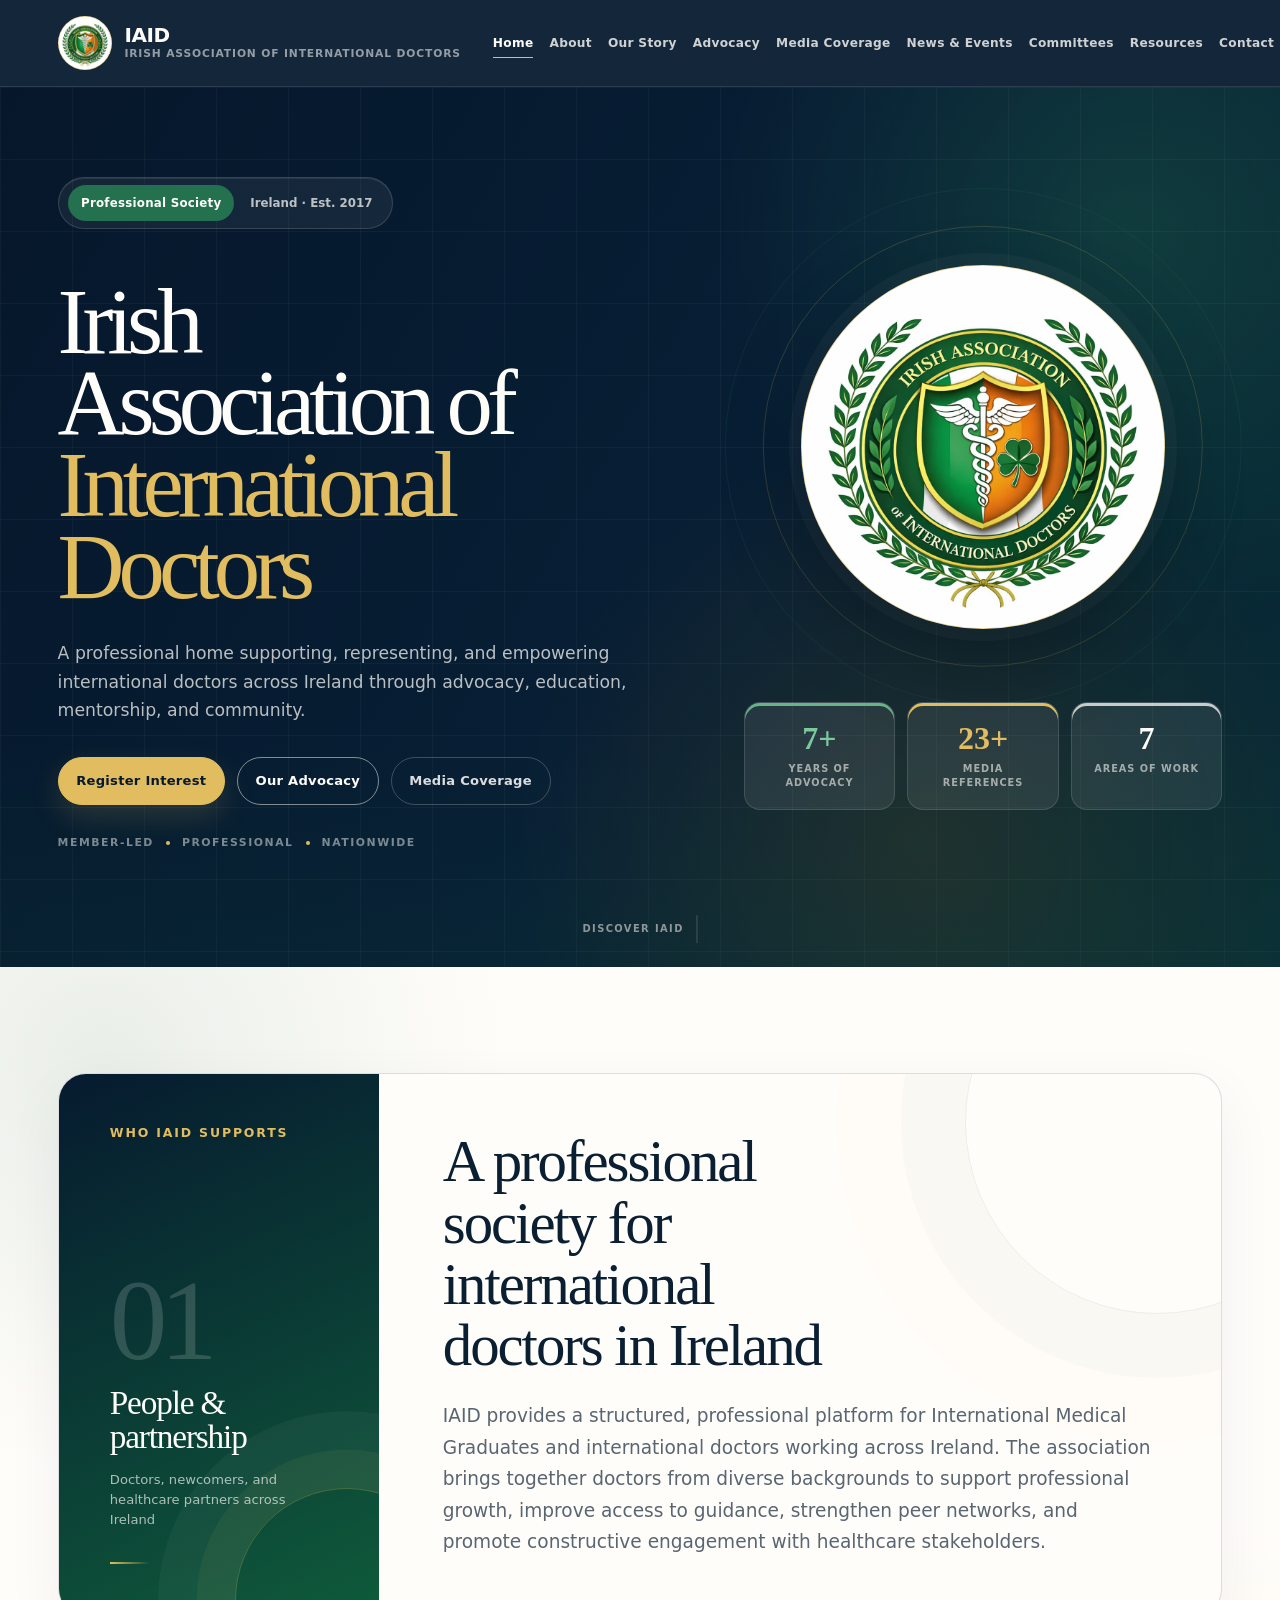
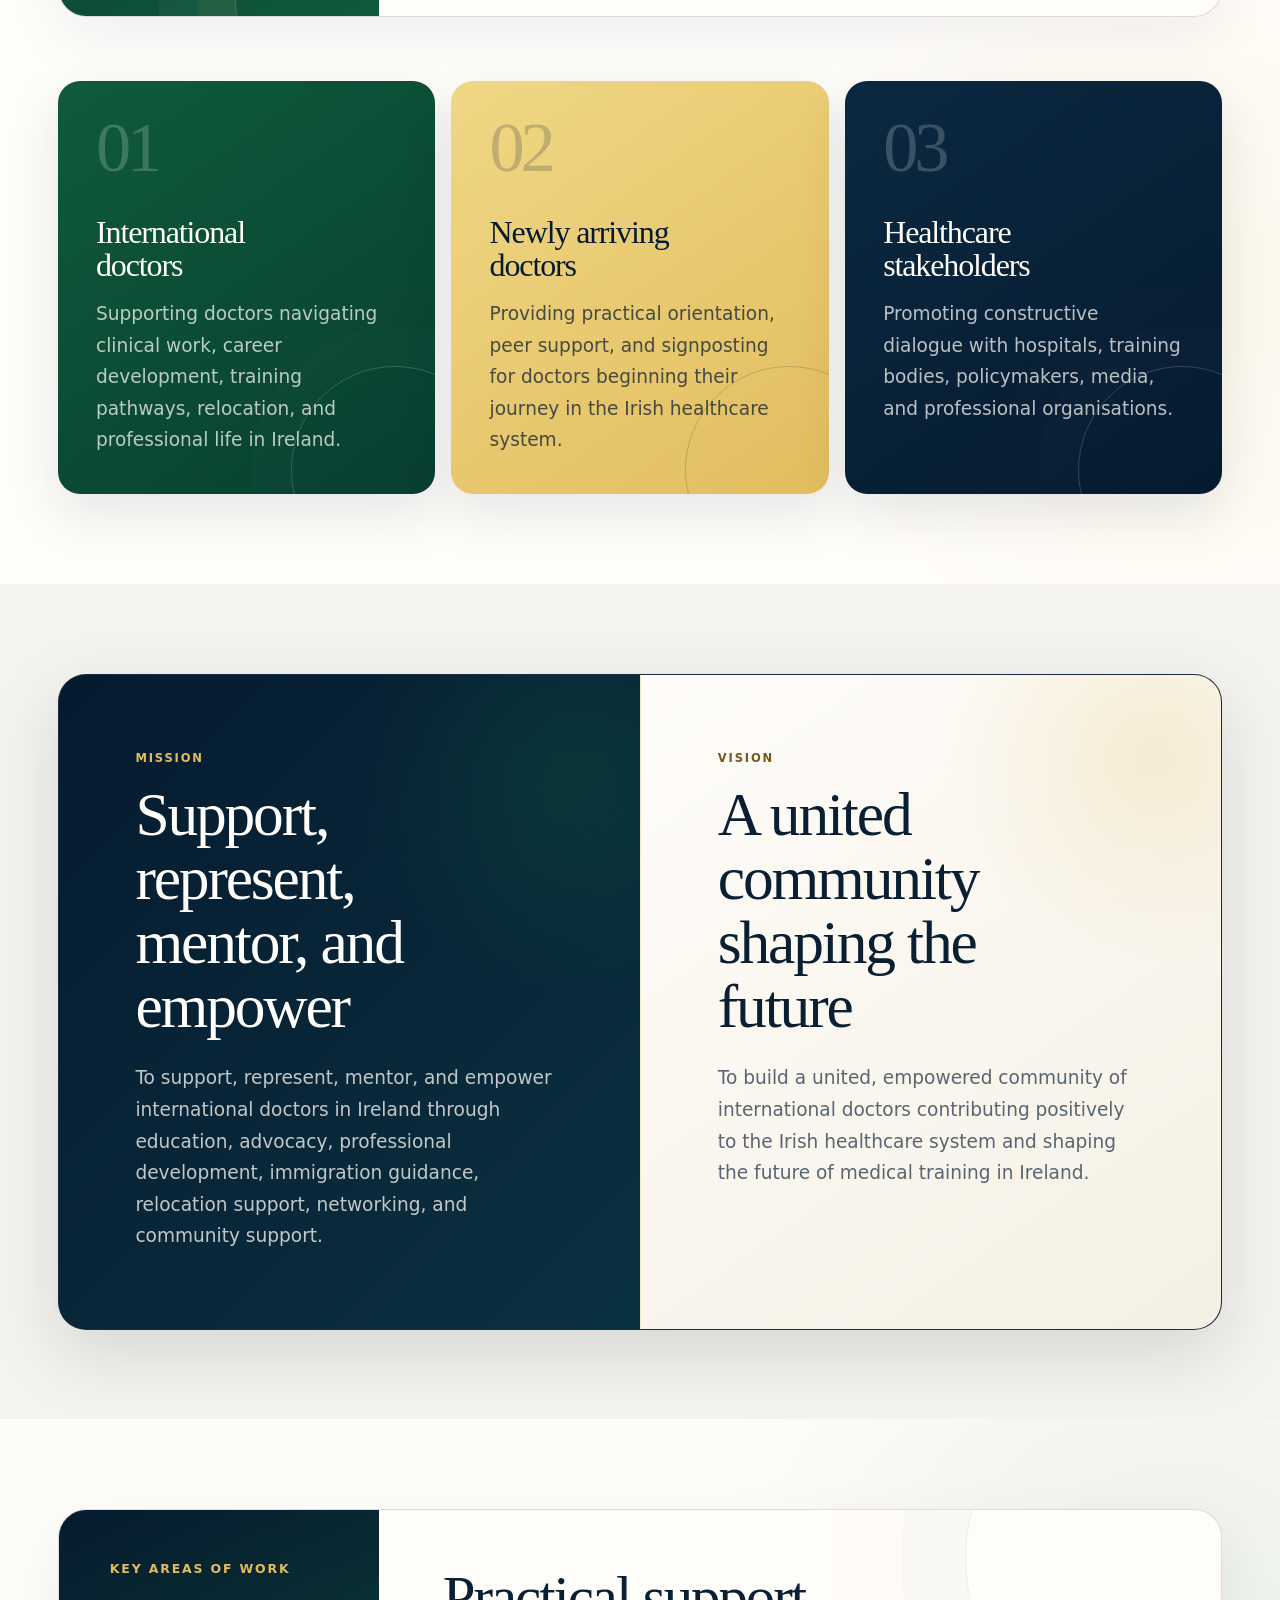
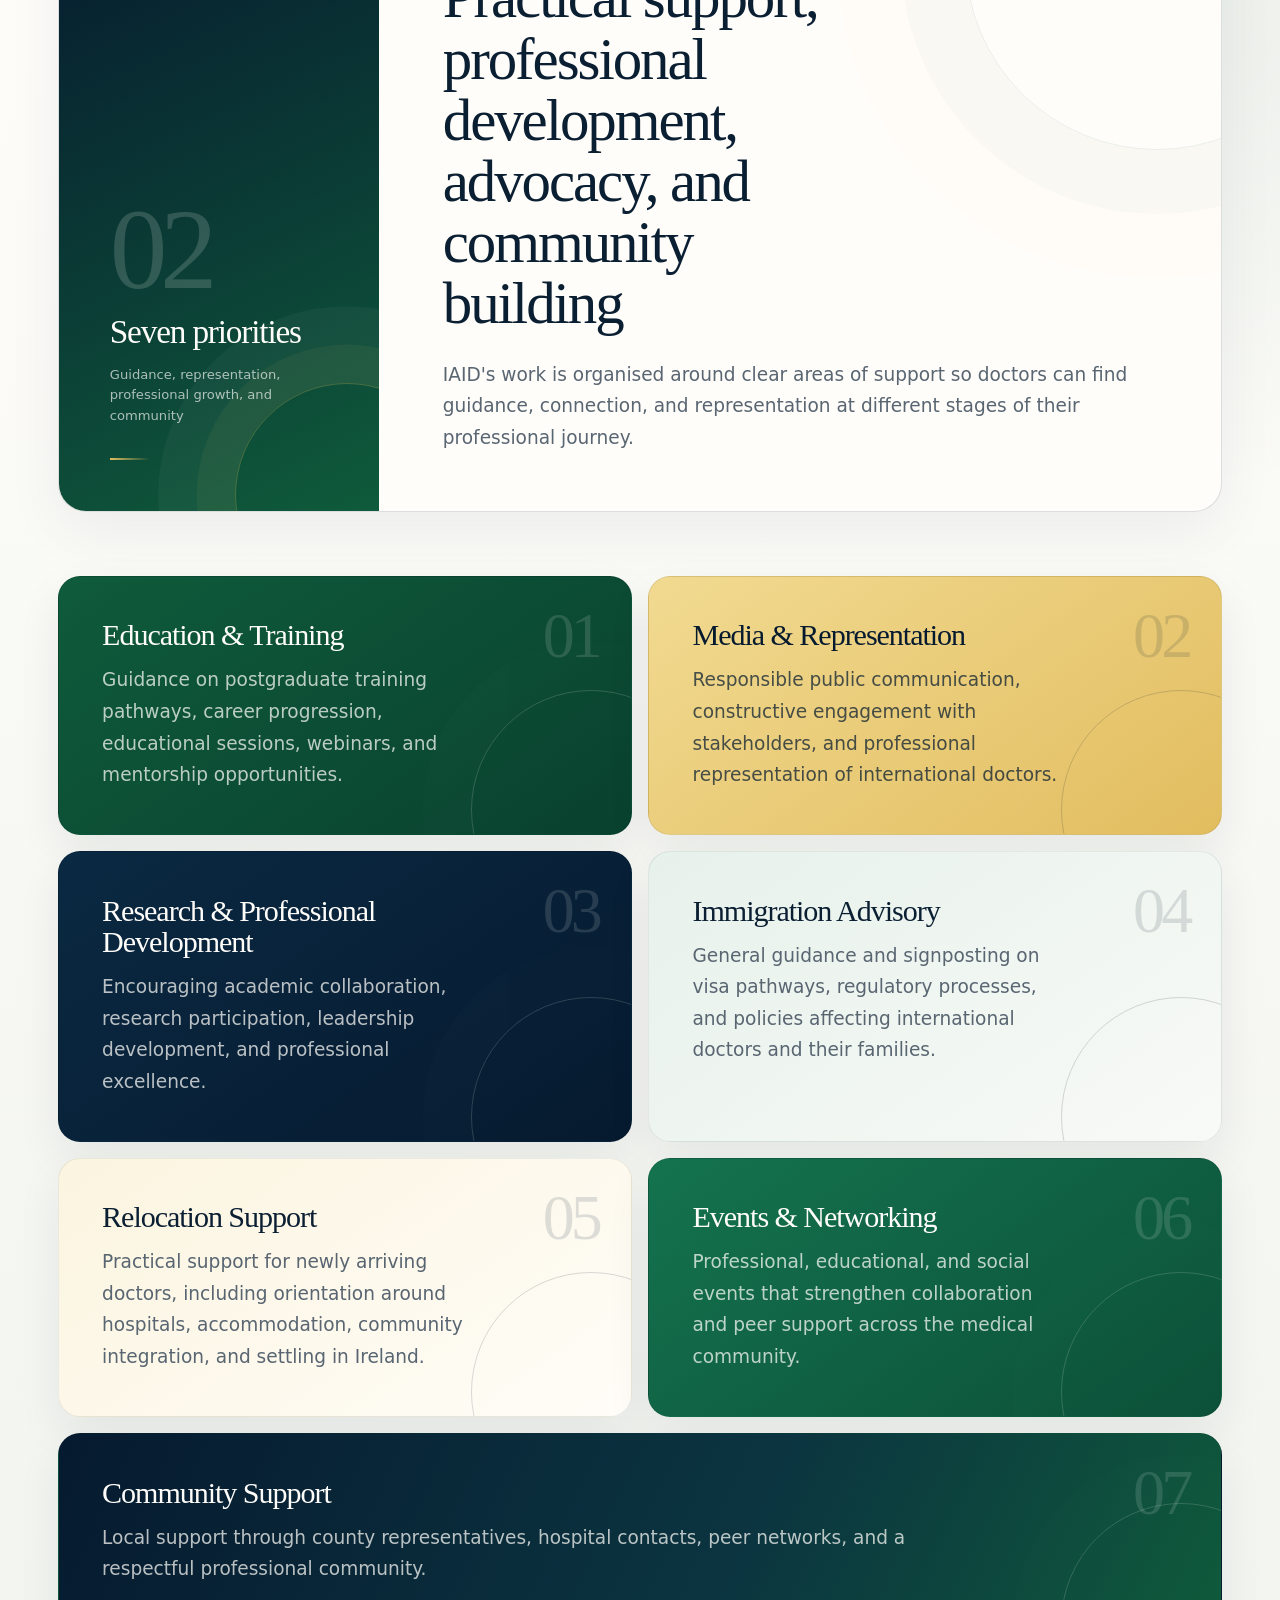
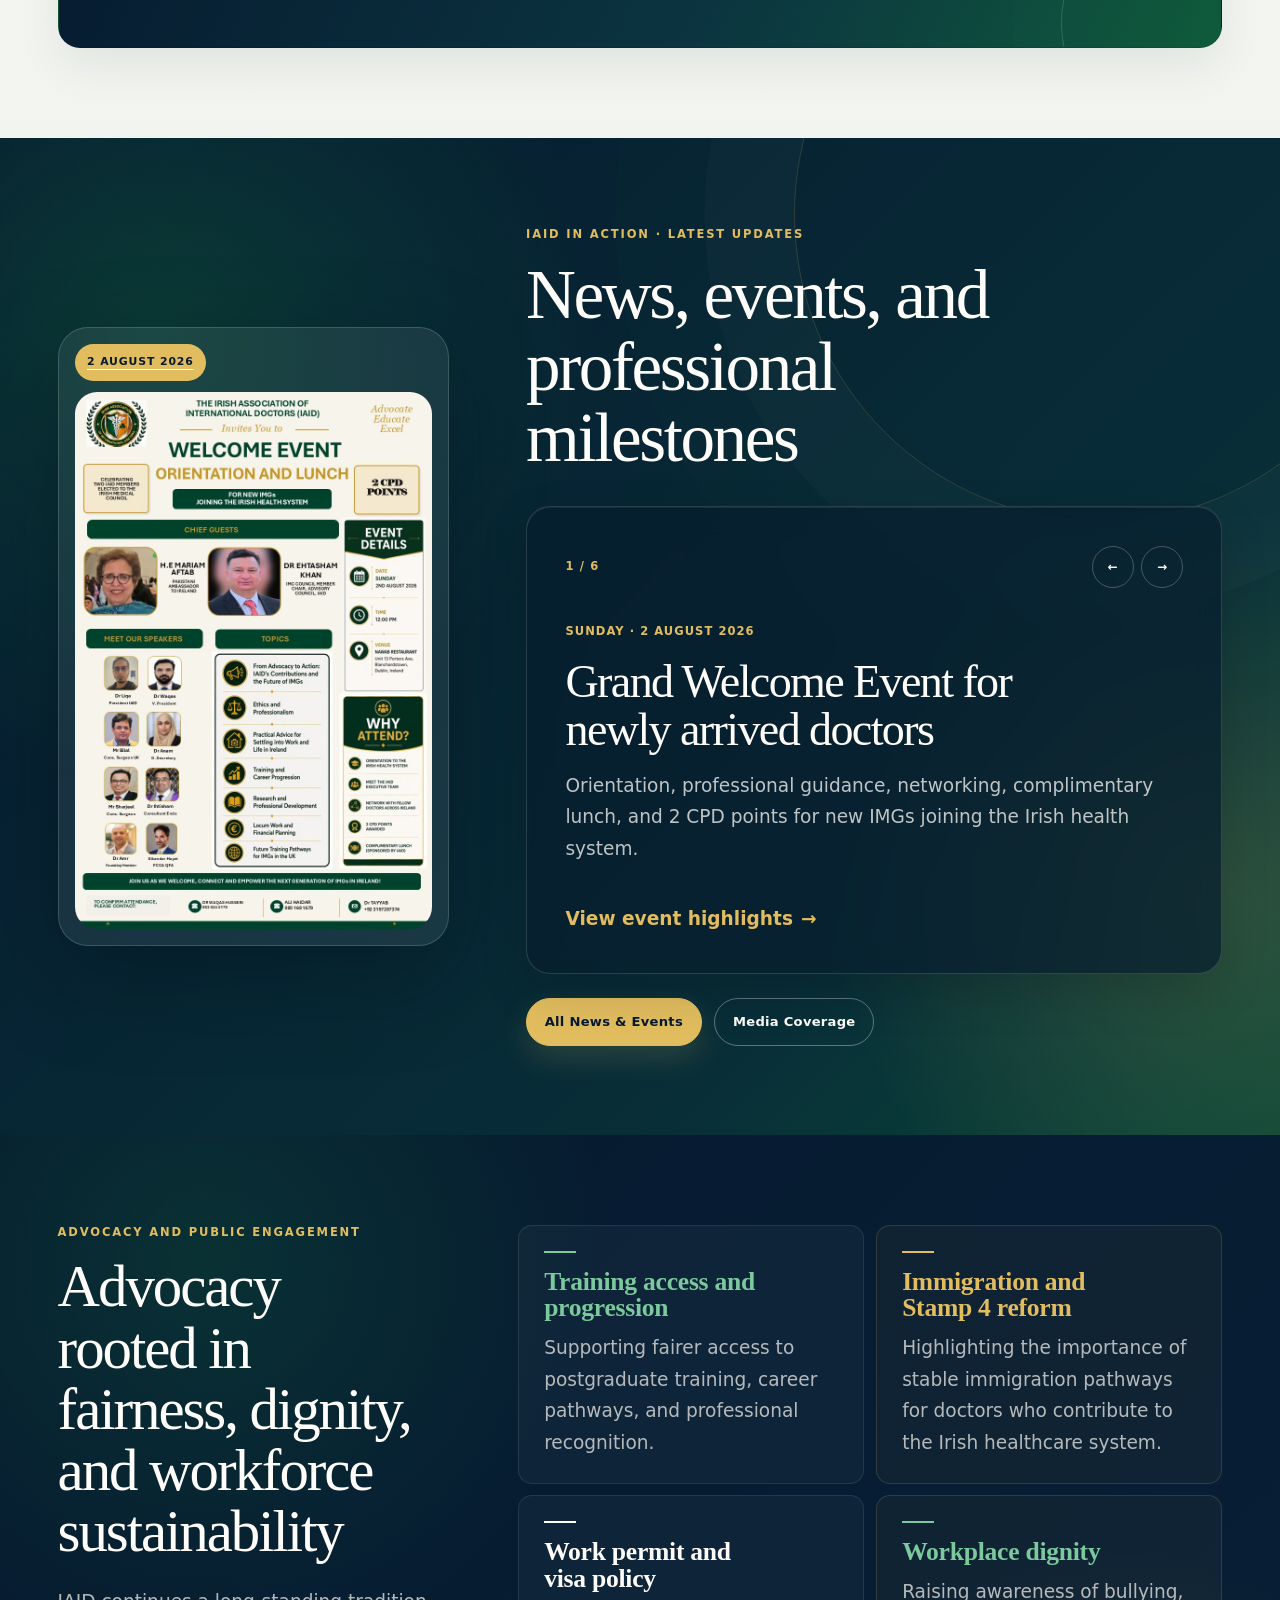
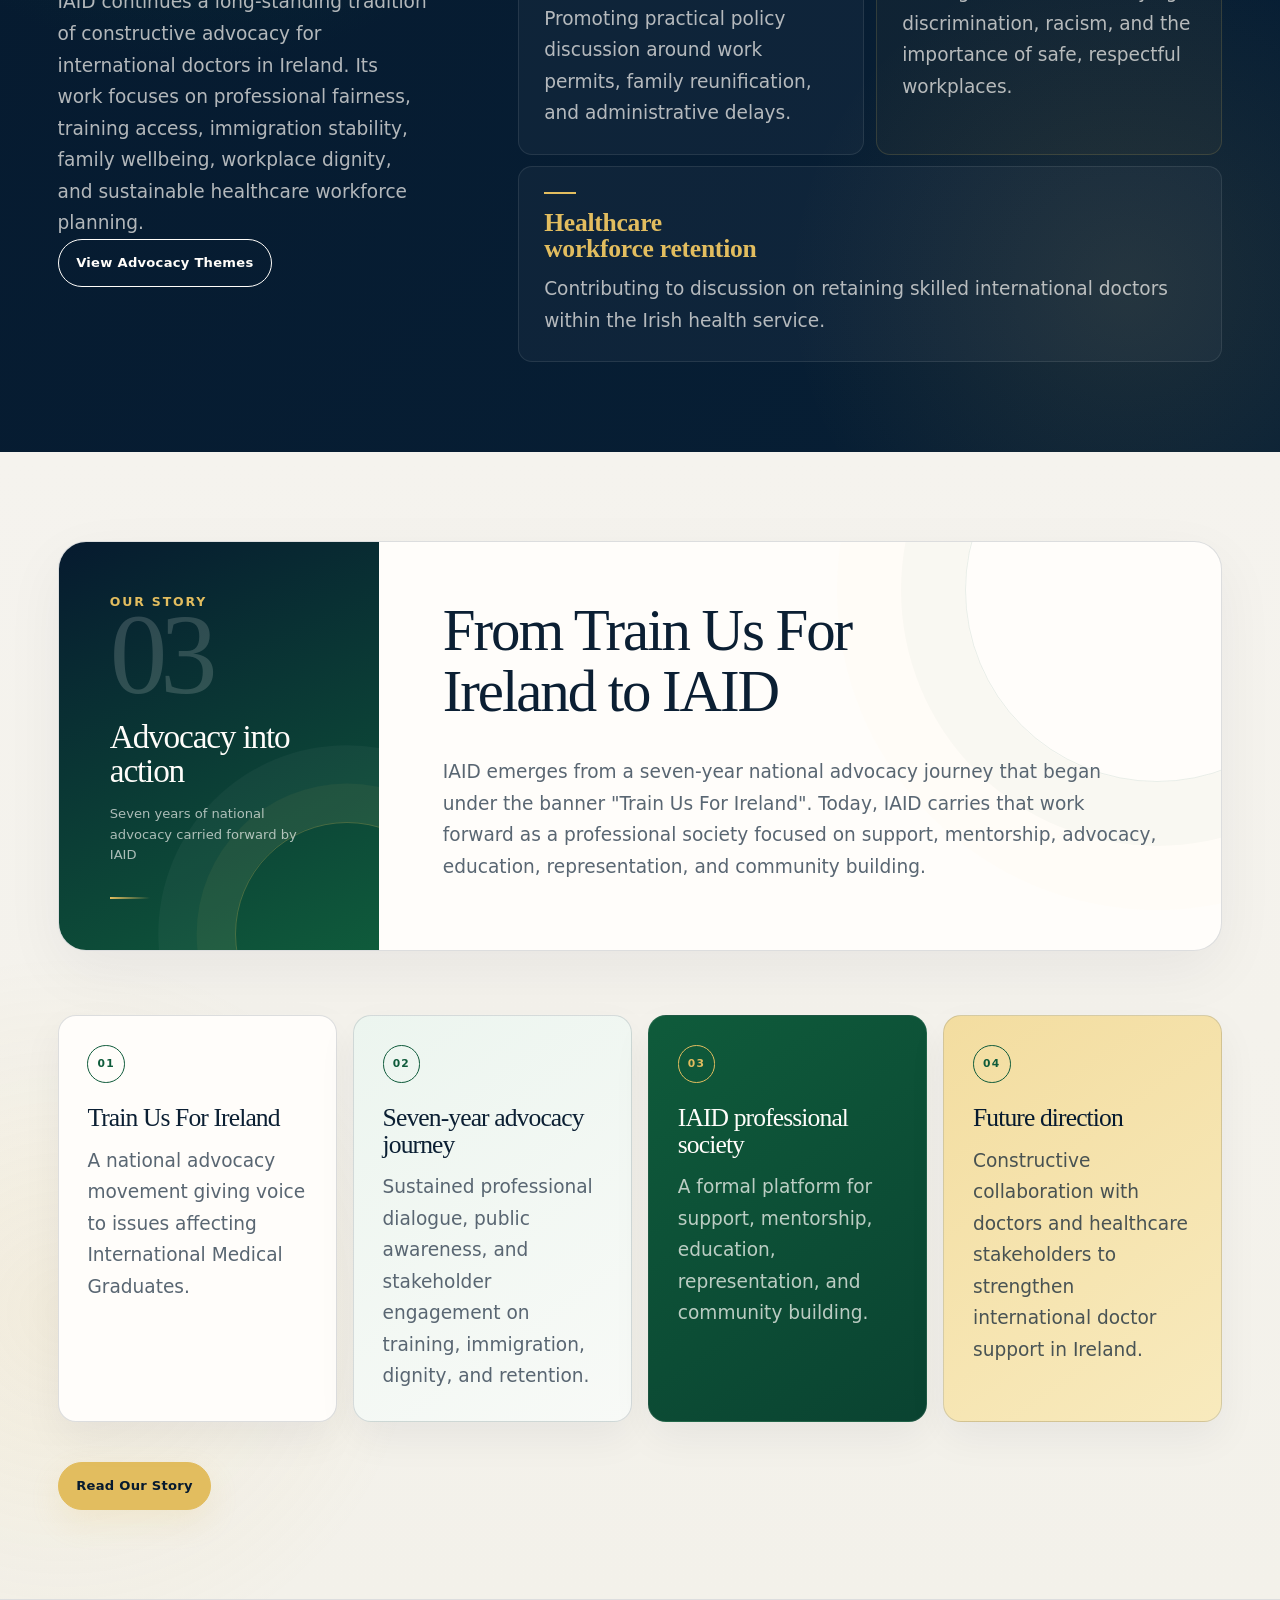
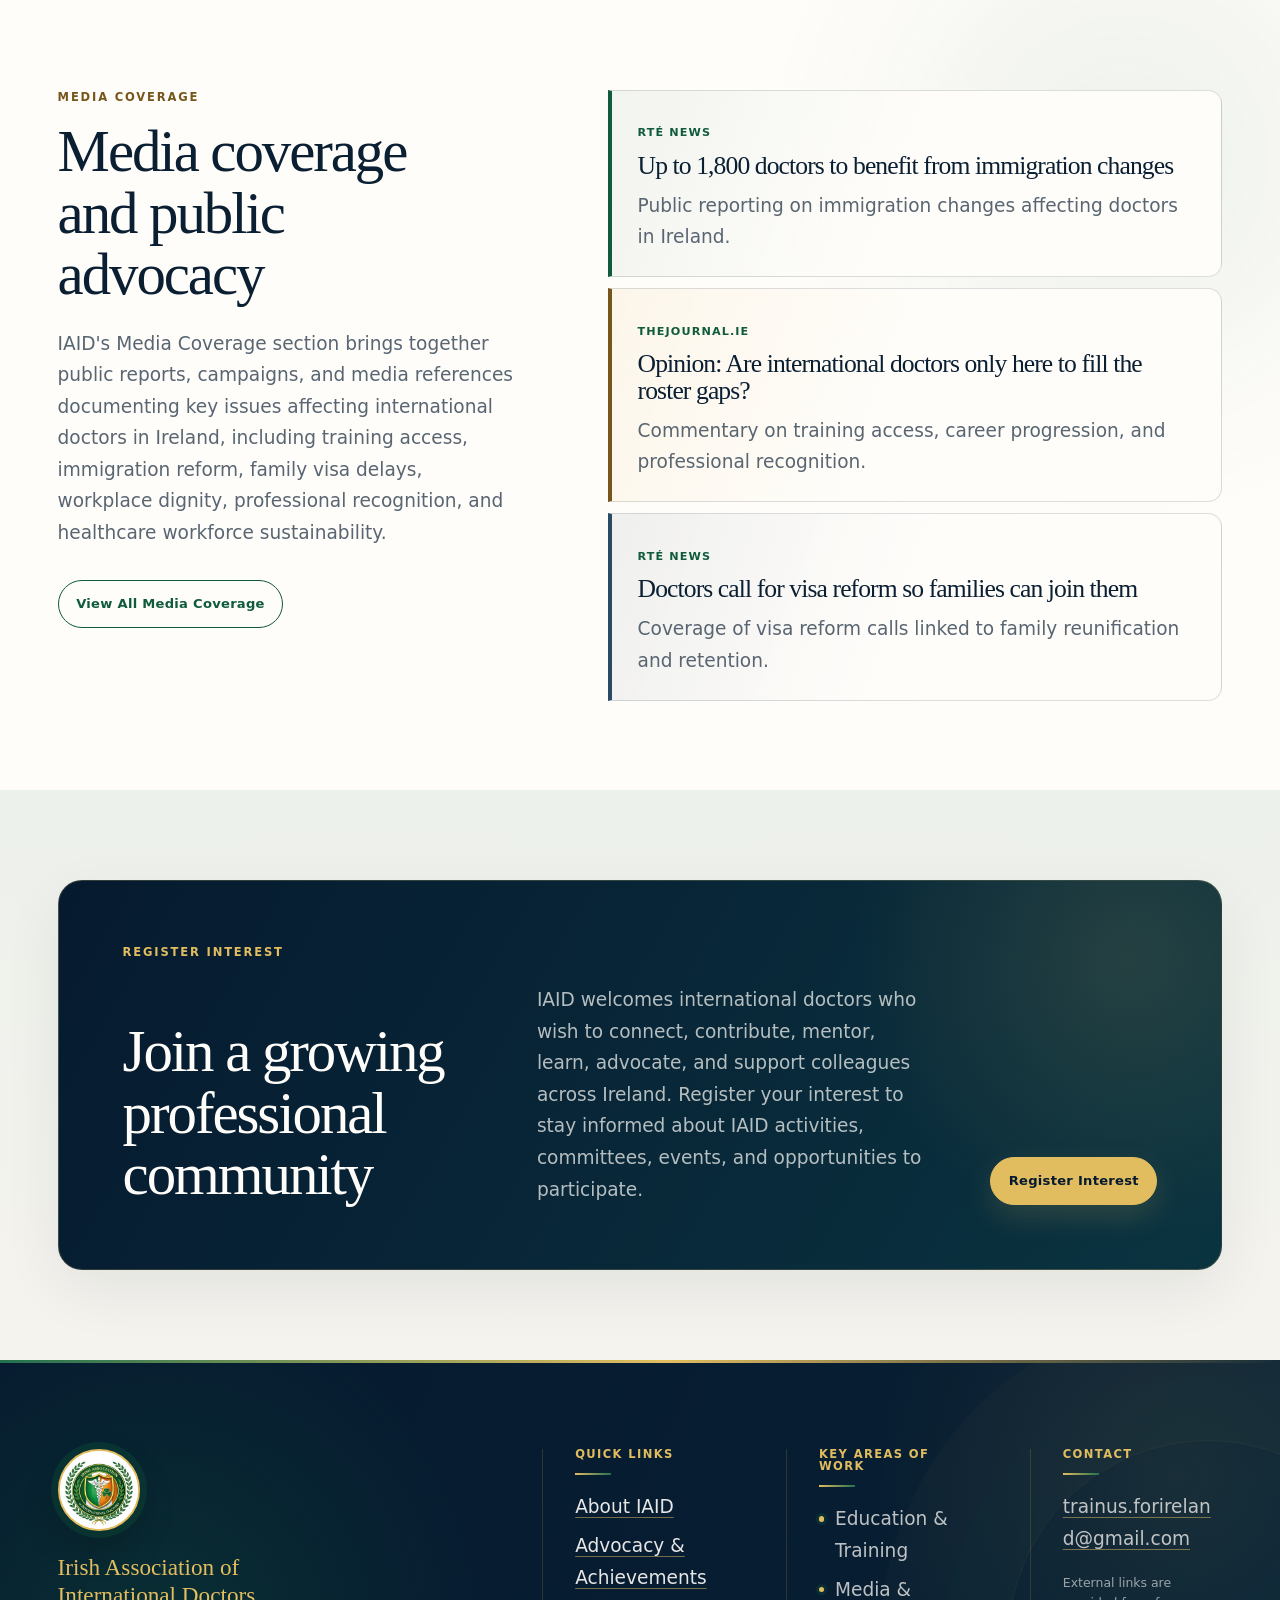
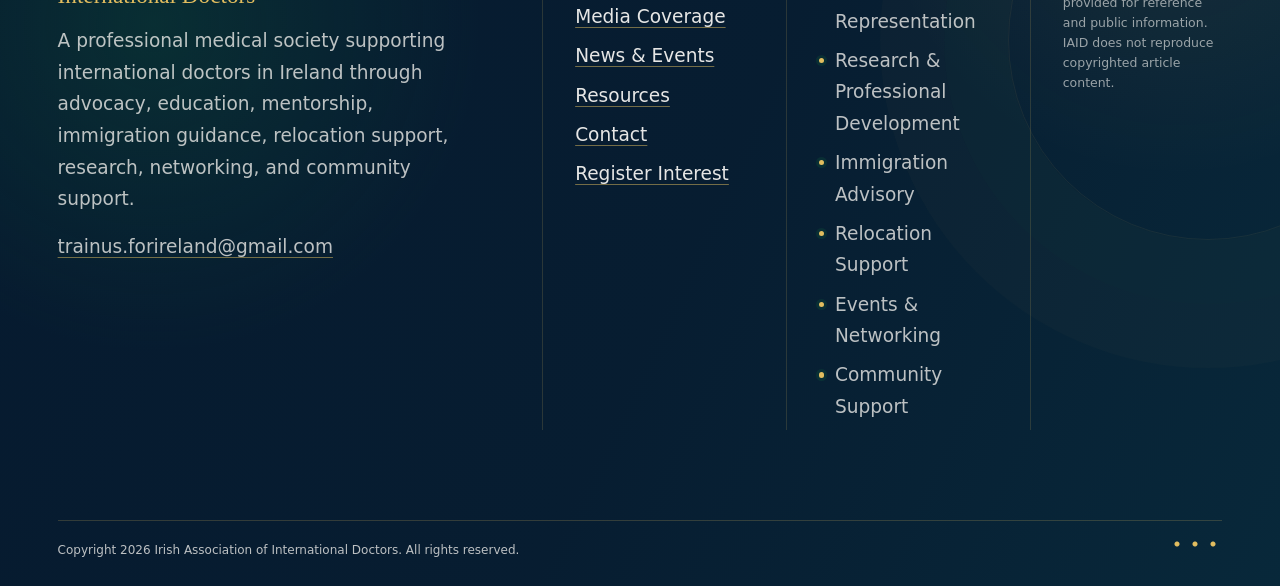
==== commit e5c0edb6: "Publish IAID campaigns and news updates" ====
--- a/index.html
+++ b/index.html
@@ -73,6 +73,7 @@
 				<li><a href="our-story/">Our Story</a></li>
 				<li><a href="advocacy-achievements/">Advocacy</a></li>
 				<li><a href="media-coverage/">Media Coverage</a></li>
+				<li><a href="news-events/">News &amp; Events</a></li>
 				<li><a href="committees/">Committees</a></li>
 				<li><a href="resources/">Resources</a></li>
 				<li><a href="contact/">Contact</a></li>
@@ -107,7 +108,7 @@
 			</div>
 			<div class="ia-hero-stats" aria-label="IAID at a glance">
 				<div><strong><span data-counter data-target="7">7</span>+</strong><span>Years of advocacy</span></div>
-				<div><strong><span data-counter data-target="18">18</span>+</strong><span>Media references</span></div>
+				<div><strong><span data-counter data-target="23">23</span>+</strong><span>Media references</span></div>
 				<div><strong><span data-counter data-target="7">7</span></strong><span>Areas of work</span></div>
 			</div>
 		</div>
@@ -162,6 +163,74 @@
 	</div>
 </section>
 
+<section class="ia-section ia-latest" aria-labelledby="latest-from-iaid-title">
+	<div class="wrap ia-latest-layout">
+		<a class="latest-event-visual ia-reveal" href="news-events/#welcome-event-title" aria-label="View details of the IAID Welcome Event on 2 August 2026">
+			<span data-event-status data-event-until="2026-08-03T00:00:00+01:00" data-event-upcoming="Upcoming · 2 August 2026" data-event-past="2 August 2026">Upcoming · 2 August 2026</span>
+			<img src="assets/images/events/welcome-event-2026.jpg" alt="IAID Welcome Event for new International Medical Graduates" width="768" height="1152" loading="lazy" decoding="async">
+		</a>
+		<div class="latest-content ia-reveal">
+			<span class="ia-label">IAID in action · Latest updates</span>
+			<h2 id="latest-from-iaid-title">News, events, and professional milestones</h2>
+			<div class="latest-rotator" data-news-rotator>
+				<div class="latest-rotator-toolbar">
+					<span data-news-position>1 / 6</span>
+					<div class="latest-rotator-controls" aria-label="Latest news controls">
+						<button type="button" data-news-control="previous" aria-label="Previous update">&larr;</button>
+						<button type="button" data-news-control="next" aria-label="Next update">&rarr;</button>
+					</div>
+				</div>
+				<div class="latest-rotator-viewport">
+					<article class="latest-slide" data-news-slide>
+						<time datetime="2026-08-02">Sunday · 2 August 2026</time>
+						<h3>Grand Welcome Event for newly arrived doctors</h3>
+						<p>Orientation, professional guidance, networking, complimentary lunch, and 2 CPD points for new IMGs joining the Irish health system.</p>
+						<a href="news-events/#welcome-event-title">View event highlights</a>
+					</article>
+					<article class="latest-slide" data-news-slide hidden>
+						<time datetime="2026-07">July 2026 · Appointed</time>
+						<img class="latest-slide-portrait" src="assets/images/leadership/dr-waqas-hussain.jpg" alt="Dr. Waqas Hussain" width="1170" height="1496" loading="lazy" decoding="async">
+						<h3>Dr. Waqas Hussain becomes a Council Member of the Irish Medical Council</h3>
+						<p>IAID recognises its Vice President following his appointment and assumption of office as a Council Member of the Irish Medical Council.</p>
+						<a href="news-events/#professional-milestones-title">Read the announcement</a>
+					</article>
+					<article class="latest-slide" data-news-slide hidden>
+						<time datetime="2026-06">June 2026 · Tenure completed</time>
+						<img class="latest-slide-portrait" src="assets/images/leadership/dr-liqa-ur-rehman.jpg" alt="Dr. Liqa Ur Rehman" width="1126" height="2000" loading="lazy" decoding="async">
+						<h3>Dr. Liqa Ur Rehman completes three-year IMC Council tenure</h3>
+						<p>A historic milestone marking IAID&rsquo;s President&rsquo;s service as a Council Member of the Irish Medical Council from 2023 to June 2026.</p>
+						<a href="news-events/#professional-milestones-title">Read the milestone</a>
+					</article>
+					<article class="latest-slide" data-news-slide hidden>
+						<time datetime="2026-02">February 2026 · Elected</time>
+						<img class="latest-slide-portrait" src="assets/images/leadership/dr-ehtesham-khan.jpg" alt="Dr. Ehtesham Khan" width="1136" height="1188" loading="lazy" decoding="async">
+						<h3>IAID celebrates Dr. Ehtesham Khan&rsquo;s historic election</h3>
+						<p>IAID celebrates the election of its Executive Member and Advisory Committee Chair as a Council Member of the Irish Medical Council, with a substantial majority and historic lead.</p>
+						<a href="news-events/#professional-milestones-title">Read the announcement</a>
+					</article>
+					<article class="latest-slide" data-news-slide hidden>
+						<time datetime="2026-06">June 2026 · College Medal received</time>
+						<img class="latest-slide-photo" src="assets/images/events/dr-ehtesham-cai-medal-2026.jpg" alt="Dr. Ehtesham Khan receiving the CAI College Medal 2026" width="1138" height="896" loading="lazy" decoding="async">
+						<h3>Dr. Ehtesham Khan receives the prestigious CAI College Medal</h3>
+						<p>The College recognised his contributions to anaesthesiology, critical care, NCHD training support, and professional service.</p>
+						<a href="news-events/#cai-college-medal-2026">Read the recognition</a>
+					</article>
+					<article class="latest-slide" data-news-slide hidden>
+						<span>Learning &amp; CPD</span>
+						<h3>IAID&rsquo;s educational webinar programme continues</h3>
+						<p>Regular online sessions support clinical practice, ethics, research, career progression, and practical life in Ireland, with CPD points for eligible events.</p>
+						<a href="news-events/#cpd-programme-title">Explore the programme</a>
+					</article>
+				</div>
+			</div>
+			<div class="latest-actions">
+				<a class="ia-button ia-button-primary" href="news-events/">All News &amp; Events</a>
+				<a class="ia-button ia-button-quiet" href="media-coverage/">Media Coverage</a>
+			</div>
+		</div>
+	</div>
+</section>
+
 <section class="ia-section ia-policy">
 	<div class="wrap ia-policy-layout">
 		<div class="ia-policy-copy ia-reveal">
@@ -239,6 +308,7 @@
 				<li><a href="about-iaid/">About IAID</a></li>
 				<li><a href="advocacy-achievements/">Advocacy &amp; Achievements</a></li>
 				<li><a href="media-coverage/">Media Coverage</a></li>
+				<li><a href="news-events/">News &amp; Events</a></li>
 				<li><a href="resources/">Resources</a></li>
 				<li><a href="contact/">Contact</a></li>
 				<li><a href="membership-register-interest/">Register Interest</a></li>
--- a/assets/css/site.css
+++ b/assets/css/site.css
@@ -1720,6 +1720,144 @@
 .ia-page-about-content .compact-section:nth-of-type(3n),
 .ia-register-content .compact-section:nth-of-type(3n) { border-left-color: var(--gold); background: linear-gradient(115deg, rgba(226,189,95,0.09), var(--paper-bright) 48%); }
 
+.advocacy-movement-story {
+	display: grid;
+	grid-template-columns: minmax(0, 1.2fr) minmax(320px, 0.8fr);
+	max-width: none;
+	overflow: hidden;
+	margin: clamp(2.75rem, 5vw, 4.5rem) 0;
+	padding: 0;
+	border: 1px solid var(--line);
+	border-top: 4px solid var(--gold);
+	border-radius: 24px;
+	background:
+		radial-gradient(circle at 92% 18%, rgba(226,189,95,0.16), transparent 25%),
+		linear-gradient(135deg, rgba(15,91,59,0.08), var(--paper-bright) 58%);
+	box-shadow: 0 22px 60px rgba(6,26,47,0.08);
+}
+.advocacy-story-copy { padding: clamp(2.25rem, 4.5vw, 4rem); }
+.advocacy-movement-story .ia-label { color: var(--gold); }
+.advocacy-movement-story h2 { max-width: 15ch; margin: 1rem 0 1.6rem; font-size: clamp(2.4rem, 5vw, 4.4rem); }
+.advocacy-movement-story p { max-width: 82ch; color: var(--ink-soft); }
+.advocacy-movement-story p:last-child { margin-bottom: 0; }
+.advocacy-movement-story strong { color: var(--forest); }
+.advocacy-story-impact {
+	position: relative;
+	isolation: isolate;
+	display: flex;
+	flex-direction: column;
+	justify-content: space-between;
+	min-height: 100%;
+	padding: clamp(2.2rem, 4vw, 3.6rem);
+	background:
+		radial-gradient(circle at 100% 0%, rgba(226,189,95,0.2), transparent 32%),
+		linear-gradient(145deg, var(--forest-deep), #0a4937);
+	color: var(--paper-bright);
+}
+.advocacy-story-impact::before {
+	content: "";
+	position: absolute;
+	z-index: -1;
+	right: -7rem;
+	top: 50%;
+	width: 22rem;
+	aspect-ratio: 1;
+	border: 1px solid rgba(226,189,95,0.24);
+	border-radius: 50%;
+	box-shadow: 0 0 0 4rem rgba(255,255,255,0.025), 0 0 0 8rem rgba(15,91,59,0.12);
+	transform: translateY(-50%);
+}
+.advocacy-story-kicker { color: var(--gold-light); font-size: 0.72rem; font-weight: 850; letter-spacing: 0.11em; text-transform: uppercase; }
+.advocacy-story-primary-stat { display: grid; grid-template-columns: auto minmax(0, 1fr); gap: 1rem; align-items: end; margin: clamp(2rem, 4vw, 4rem) 0; }
+.advocacy-story-primary-stat strong { color: var(--gold-light); font-family: var(--serif); font-size: clamp(6rem, 10vw, 10rem); font-weight: 500; letter-spacing: -0.08em; line-height: 0.72; }
+.advocacy-story-primary-stat span { max-width: 12ch; color: var(--paper-bright); font-family: var(--serif); font-size: clamp(1.35rem, 2.2vw, 2.1rem); line-height: 1.08; }
+.advocacy-story-stat-grid { display: grid; gap: 0; border-top: 1px solid rgba(255,255,255,0.18); }
+.advocacy-story-stat-grid > div { display: grid; grid-template-columns: minmax(5.5rem, 0.38fr) minmax(0, 1fr); gap: 1rem; padding: 1rem 0; border-bottom: 1px solid rgba(255,255,255,0.18); }
+.advocacy-story-stat-grid strong { color: var(--gold-light); font-family: var(--serif); font-size: 1.35rem; font-weight: 500; }
+.advocacy-story-stat-grid span { color: rgba(255,253,250,0.72); font-size: 0.78rem; line-height: 1.5; }
+.advocacy-campaigns { margin: clamp(4rem, 7vw, 7rem) 0 0; }
+.advocacy-campaigns-head { margin-top: 0; }
+.advocacy-campaign-grid { display: grid; grid-template-columns: repeat(3, minmax(0, 1fr)); gap: 1rem; }
+.advocacy-campaign-card {
+	position: relative;
+	isolation: isolate;
+	display: flex;
+	flex-direction: column;
+	overflow: hidden;
+	min-height: 390px;
+	padding: clamp(1.7rem, 3vw, 2.35rem);
+	border: 1px solid var(--line);
+	border-top: 4px solid var(--forest);
+	border-radius: 22px;
+	background: linear-gradient(145deg, rgba(15,91,59,0.08), var(--paper-bright) 60%);
+	box-shadow: 0 18px 50px rgba(6,26,47,0.065);
+}
+.advocacy-campaign-card::after {
+	content: "";
+	position: absolute;
+	z-index: -1;
+	right: -5rem;
+	top: -5rem;
+	width: 12rem;
+	aspect-ratio: 1;
+	border: 1px solid rgba(15,91,59,0.14);
+	border-radius: 50%;
+	box-shadow: 0 0 0 2.5rem rgba(15,91,59,0.025);
+}
+.advocacy-campaign-card:nth-child(3n + 2) { border-top-color: var(--gold-dark); background: linear-gradient(145deg, rgba(226,189,95,0.17), var(--paper-bright) 60%); }
+.advocacy-campaign-card:nth-child(3n) { border-top-color: #244d6b; background: linear-gradient(145deg, rgba(36,77,107,0.1), var(--paper-bright) 60%); }
+.advocacy-campaign-number { position: absolute; right: 1.3rem; top: 0.9rem; color: rgba(15,91,59,0.15); font-family: var(--serif); font-size: clamp(3rem, 5vw, 5rem); line-height: 1; }
+.advocacy-campaign-card > .ia-label { position: relative; z-index: 1; max-width: calc(100% - 4rem); color: var(--gold-dark); }
+.advocacy-campaign-card h3 { position: relative; z-index: 1; max-width: 15ch; margin: 1rem 0; font-size: clamp(1.8rem, 2.45vw, 2.55rem); }
+.advocacy-campaign-card h3 em { color: var(--forest); font-style: normal; }
+.advocacy-campaign-card p { position: relative; z-index: 1; margin: 0; color: var(--ink-soft); }
+.advocacy-campaign-result { position: relative; z-index: 1; display: inline-flex; align-self: flex-start; margin-top: 1.25rem; padding: 0.45rem 0.65rem; border-radius: 999px; background: rgba(15,91,59,0.08); color: var(--forest); font-size: 0.68rem; font-weight: 850; letter-spacing: 0.05em; text-transform: uppercase; }
+.advocacy-campaign-links { position: relative; z-index: 1; display: flex; flex-wrap: wrap; gap: 0.7rem 1rem; margin-top: auto; padding-top: 1.5rem; }
+.advocacy-campaign-links a { color: var(--forest); font-size: 0.76rem; font-weight: 820; text-decoration: none; }
+.advocacy-campaign-links a::after { content: "\2197"; margin-left: 0.35rem; color: var(--gold-dark); }
+.advocacy-campaign-links a:hover, .advocacy-campaign-links a:focus-visible { color: var(--gold-dark); text-decoration: underline; text-underline-offset: 0.22rem; }
+.advocacy-section-head {
+	display: grid;
+	grid-template-columns: minmax(180px, 0.32fr) minmax(0, 1fr);
+	gap: 0.75rem clamp(2rem, 6vw, 6rem);
+	align-items: start;
+	margin: clamp(3.5rem, 6vw, 6rem) 0 clamp(1.75rem, 3vw, 2.75rem);
+}
+.advocacy-section-head .ia-label { grid-row: 1 / span 2; padding-top: 0.7rem; color: var(--gold); }
+.advocacy-section-head h2 { max-width: 17ch; font-size: clamp(2.5rem, 5vw, 4.5rem); }
+.advocacy-section-head p { max-width: 66ch; margin: 0.65rem 0 0; color: var(--ink-soft); }
+.advocacy-grid .ia-label { display: block; margin-bottom: 1rem; color: var(--gold); }
+.advocacy-grid article { display: flex; flex-direction: column; }
+.advocacy-current-grid { grid-template-columns: repeat(2, 1fr); }
+.advocacy-current-grid article { min-height: 245px; }
+.advocacy-source-link {
+	display: inline-flex;
+	align-items: center;
+	gap: 0.45rem;
+	margin-top: auto;
+	padding-top: 1.15rem;
+	color: var(--forest);
+	font-size: 0.76rem;
+	font-weight: 800;
+	letter-spacing: 0.055em;
+	line-height: 1.4;
+	text-decoration: none;
+	text-transform: uppercase;
+}
+.advocacy-source-link::after { content: "\2197"; color: var(--gold-dark); font-size: 1rem; }
+.advocacy-source-link:hover { color: var(--gold-dark); }
+.advocacy-closing-statement {
+	margin-top: clamp(2.5rem, 5vw, 4.5rem);
+	padding: clamp(2.25rem, 4.5vw, 4rem);
+	border-left: 5px solid var(--gold-light);
+	border-radius: 0 24px 24px 0;
+	background:
+		radial-gradient(circle at 92% 50%, rgba(226,189,95,0.12), transparent 25%),
+		linear-gradient(120deg, var(--forest-deep), #0a3340);
+	box-shadow: 0 22px 60px rgba(6,26,47,0.13);
+}
+.advocacy-closing-statement p { max-width: 72ch; margin: 0; color: rgba(255,253,250,0.82); font-family: var(--serif); font-size: clamp(1.55rem, 2.7vw, 2.4rem); line-height: 1.35; }
+
 .advocacy-dashboard-strip > div { min-height: 118px; padding: 1.45rem 1.55rem; border: 0 !important; box-shadow: 0 14px 36px rgba(6,26,47,0.08); }
 .advocacy-dashboard-strip > div:nth-child(1) { background: linear-gradient(145deg, var(--forest), #0a4331); }
 .advocacy-dashboard-strip > div:nth-child(2) { background: linear-gradient(145deg, #f0d785, var(--gold-light)); }
@@ -1757,6 +1895,26 @@
 	background: linear-gradient(145deg, #eaf0f5, var(--paper-bright) 62%);
 }
 .advocacy-grid article:hover::after, .committee-grid article:hover::after, .media-card:hover::after, .resource-card:hover::after, .feature-card:hover::after, .value-grid article:hover::after, .leadership-card:hover::after { transform: translate(-0.75rem, 0.75rem) scale(1.12); }
+
+@media (max-width: 1180px) {
+	.advocacy-campaign-grid { grid-template-columns: repeat(2, minmax(0, 1fr)); }
+}
+
+@media (max-width: 760px) {
+	.advocacy-movement-story { grid-template-columns: 1fr; border-radius: 20px; }
+	.advocacy-story-copy, .advocacy-story-impact { padding: 1.8rem 1.5rem; }
+	.advocacy-story-primary-stat { margin: 2.8rem 0; }
+	.advocacy-story-primary-stat strong { font-size: clamp(6rem, 30vw, 8rem); }
+	.advocacy-campaign-grid { grid-template-columns: 1fr; }
+	.advocacy-campaign-card { min-height: auto; }
+	.advocacy-section-head { grid-template-columns: 1fr; gap: 0.65rem; }
+	.advocacy-section-head .ia-label { grid-row: auto; padding-top: 0; }
+	.advocacy-section-head h2 { font-size: clamp(2.4rem, 12vw, 3.5rem); }
+	.advocacy-current-grid { grid-template-columns: 1fr; }
+	.advocacy-current-grid article { min-height: auto; }
+	.advocacy-closing-statement { padding: 2rem 1.5rem; border-radius: 0 20px 20px 0; }
+}
+
 .committee-grid article::before {
 	top: 1.3rem;
 	right: 1.55rem;
@@ -2054,6 +2212,224 @@
 .media-card > .media-source { display: none; }
 .media-card h2 { max-width: 19ch; margin-top: 1.1rem; }
 
+/* News, events, and continuous education */
+.ia-latest {
+	position: relative;
+	overflow: hidden;
+	background:
+		radial-gradient(circle at 12% 20%, rgba(15, 91, 59, 0.46), transparent 32%),
+		radial-gradient(circle at 95% 76%, rgba(226, 189, 95, 0.17), transparent 27%),
+		linear-gradient(135deg, #061a2f, #082e38 72%, #0a4637);
+	color: var(--paper-bright);
+}
+.ia-latest::after {
+	content: "";
+	position: absolute;
+	right: -10vw;
+	top: -18vw;
+	width: 48vw;
+	aspect-ratio: 1;
+	border: 1px solid rgba(226, 189, 95, 0.18);
+	border-radius: 50%;
+	box-shadow: 0 0 0 7vw rgba(255, 255, 255, 0.018), 0 0 0 14vw rgba(15, 91, 59, 0.05);
+	pointer-events: none;
+}
+.ia-latest-layout {
+	position: relative;
+	z-index: 1;
+	display: grid;
+	grid-template-columns: minmax(280px, 0.72fr) minmax(0, 1.28fr);
+	gap: clamp(2.5rem, 6vw, 7rem);
+	align-items: center;
+}
+.latest-event-visual {
+	position: relative;
+	display: grid;
+	gap: 0.72rem;
+	max-width: 520px;
+	padding: clamp(0.75rem, 1.4vw, 1rem);
+	border: 1px solid rgba(255, 255, 255, 0.16);
+	border-radius: 30px;
+	background: rgba(255, 255, 255, 0.07);
+	box-shadow: 0 30px 90px rgba(2, 13, 24, 0.34);
+	transition: transform 320ms var(--ease), border-color 320ms ease;
+}
+.latest-event-visual:hover { border-color: rgba(226, 189, 95, 0.54); transform: translateY(-5px) rotate(-0.35deg); }
+.latest-event-visual > span {
+	position: static;
+	justify-self: start;
+	padding: 0.56rem 0.78rem;
+	border-radius: 999px;
+	background: var(--gold-light);
+	color: var(--forest-deep);
+	font-size: 0.68rem;
+	font-weight: 850;
+	letter-spacing: 0.08em;
+	text-transform: uppercase;
+}
+.latest-event-visual img { width: 100%; border-radius: 22px; }
+.latest-content { min-width: 0; }
+.latest-content > .ia-label { color: var(--gold-light); }
+.latest-content > h2 { max-width: 16ch; margin: 1rem 0 2rem; color: var(--paper-bright); font-size: clamp(2.7rem, 5.4vw, 5rem); }
+.latest-rotator {
+	position: relative;
+	min-height: 355px;
+	padding: clamp(1.5rem, 3vw, 2.4rem);
+	border: 1px solid rgba(255, 255, 255, 0.14);
+	border-radius: 24px;
+	background: rgba(7, 30, 47, 0.72);
+	box-shadow: inset 0 1px 0 rgba(255, 255, 255, 0.07), 0 18px 48px rgba(0, 0, 0, 0.16);
+	backdrop-filter: blur(14px);
+}
+.latest-rotator-toolbar { display: flex; justify-content: space-between; gap: 1rem; align-items: center; margin-bottom: 1.6rem; }
+.latest-rotator-toolbar > span { color: var(--gold-light); font-size: 0.72rem; font-weight: 850; letter-spacing: 0.1em; }
+.latest-rotator-controls { display: flex; gap: 0.45rem; }
+.latest-rotator-controls button {
+	min-width: 42px;
+	min-height: 42px;
+	padding: 0.45rem 0.72rem;
+	border: 1px solid rgba(255, 255, 255, 0.24);
+	border-radius: 999px;
+	background: transparent;
+	color: var(--paper-bright);
+	font: inherit;
+	font-size: 0.75rem;
+	font-weight: 760;
+	cursor: pointer;
+}
+.latest-rotator-controls button:hover, .latest-rotator-controls button:focus-visible { border-color: var(--gold-light); color: var(--gold-light); }
+.latest-slide > time, .latest-slide > span { color: var(--gold-light); font-size: 0.72rem; font-weight: 850; letter-spacing: 0.09em; text-transform: uppercase; }
+.latest-slide-portrait { width: 74px; aspect-ratio: 1; margin: 1rem 0 0.2rem; border: 3px solid rgba(226, 189, 95, 0.84); border-radius: 50%; object-fit: cover; object-position: center 22%; box-shadow: 0 10px 24px rgba(0, 0, 0, 0.2); }
+.latest-slide-photo { width: clamp(138px, 15vw, 188px); aspect-ratio: 4 / 3; margin: 1rem 0 0.25rem; border: 3px solid rgba(226, 189, 95, 0.84); border-radius: 14px; object-fit: cover; object-position: center; box-shadow: 0 10px 24px rgba(0, 0, 0, 0.2); }
+.latest-slide h3 { max-width: 20ch; margin: 0.8rem 0 1rem; color: var(--paper-bright); font-size: clamp(2rem, 3.6vw, 3.25rem); }
+.latest-slide p { max-width: 58ch; color: rgba(255, 253, 250, 0.74); }
+.latest-slide a { display: inline-flex; margin-top: 1.25rem; color: var(--gold-light); font-weight: 800; text-decoration: none; }
+.latest-slide a::after { content: "\2192"; margin-left: 0.5rem; }
+.latest-actions { display: flex; flex-wrap: wrap; gap: 0.8rem; margin-top: 1.5rem; }
+.ia-latest .ia-button-quiet { border-color: rgba(255, 255, 255, 0.34); color: var(--paper-bright); }
+
+.ia-page-news-events .ia-page-hero { background: linear-gradient(135deg, #061a2f 0%, #083640 74%, #0e5940 100%); }
+.ia-page-news-events .ia-page-hero-inner::after { box-shadow: 0 0 0 7vw rgba(226, 189, 95, 0.06); }
+.ia-events-content { background: var(--paper); }
+.upcoming-event-feature {
+	display: grid;
+	grid-template-columns: minmax(280px, 0.74fr) minmax(0, 1.26fr);
+	gap: clamp(2.5rem, 6vw, 6rem);
+	align-items: start;
+	padding: clamp(1rem, 2vw, 1.5rem);
+	border: 1px solid var(--line);
+	border-top: 5px solid var(--forest);
+	border-radius: 28px;
+	background:
+		radial-gradient(circle at 96% 8%, rgba(226, 189, 95, 0.13), transparent 23%),
+		var(--paper-bright);
+	box-shadow: 0 24px 70px rgba(6, 26, 47, 0.09);
+}
+.event-poster-frame { position: relative; display: grid; gap: 0.72rem; overflow: hidden; padding: 0.72rem; border-radius: 20px; background: #f6f2e9; }
+.event-poster-frame img { width: 100%; border-radius: 14px; }
+.event-status-badge {
+	position: static;
+	justify-self: start;
+	padding: 0.55rem 0.75rem;
+	border-radius: 999px;
+	background: var(--forest);
+	color: var(--paper-bright);
+	font-size: 0.68rem;
+	font-weight: 850;
+	letter-spacing: 0.08em;
+	text-transform: uppercase;
+}
+.event-feature-copy { padding: clamp(1.2rem, 3vw, 3rem) clamp(0.2rem, 2vw, 2rem) clamp(1.5rem, 3vw, 3rem) 0; }
+.event-feature-copy > .ia-label { color: var(--gold-dark); }
+.event-feature-copy > h2 { max-width: 15ch; margin: 1rem 0 1.4rem; font-size: clamp(2.7rem, 5vw, 4.6rem); }
+.event-feature-copy .event-lead { max-width: 61ch; color: var(--ink-soft); font-size: clamp(1.05rem, 1.5vw, 1.25rem); }
+.event-fact-grid { display: grid; grid-template-columns: repeat(2, 1fr); gap: 0.8rem; margin: 2rem 0; }
+.event-fact-grid > div { padding: 1rem; border: 1px solid var(--line); border-radius: 14px; background: rgba(15, 91, 59, 0.035); }
+.event-fact-grid span { display: block; margin-bottom: 0.35rem; color: var(--gold-dark); font-size: 0.66rem; font-weight: 850; letter-spacing: 0.08em; text-transform: uppercase; }
+.event-fact-grid strong { color: var(--ink); font-size: 0.98rem; line-height: 1.45; }
+.event-topics { margin: 2rem 0; padding: 1.4rem 1.5rem; border-left: 4px solid var(--gold); border-radius: 0 15px 15px 0; background: rgba(226, 189, 95, 0.1); }
+.event-topics h3 { margin: 0 0 0.8rem; font-size: 1.4rem; }
+.event-topics ul { display: grid; gap: 0.45rem; margin: 0; padding-left: 1.2rem; color: var(--ink-soft); }
+.event-feature-copy > p:last-of-type { color: var(--ink-soft); }
+.events-section-head { display: grid; grid-template-columns: minmax(190px, 0.32fr) minmax(0, 1fr); gap: 0.7rem clamp(2rem, 6vw, 6rem); margin-bottom: clamp(1.8rem, 3vw, 2.8rem); }
+.events-section-head > .ia-label { grid-row: 1 / span 2; padding-top: 0.65rem; color: var(--gold-dark); }
+.events-section-head h2 { max-width: 17ch; font-size: clamp(2.6rem, 5vw, 4.5rem); }
+.events-section-head p { max-width: 67ch; margin: 0.7rem 0 0; color: var(--ink-soft); }
+.news-highlight-section, .cpd-programme { padding-top: clamp(5rem, 9vw, 8rem); }
+.appointment-grid { display: grid; grid-template-columns: repeat(3, minmax(0, 1fr)); gap: 1rem; }
+.appointment-card { position: relative; overflow: hidden; min-height: 330px; padding: clamp(2rem, 4vw, 3.5rem); border: 1px solid var(--line); border-top: 5px solid var(--gold); border-radius: 24px; background: var(--paper-bright); box-shadow: 0 18px 52px rgba(6, 26, 47, 0.06); }
+.appointment-card::after { content: ""; position: absolute; right: -4rem; bottom: -6rem; width: 18rem; aspect-ratio: 1; border: 1px solid rgba(15, 91, 59, 0.14); border-radius: 50%; box-shadow: 0 0 0 3rem rgba(15, 91, 59, 0.035); }
+.appointment-card-featured { border-top-color: var(--forest); background: linear-gradient(135deg, #061a2f, #0a3840); }
+.appointment-card-head { position: relative; z-index: 1; display: block; }
+.appointment-card-head > div { min-width: 0; }
+.appointment-portrait { display: block; width: clamp(82px, 7vw, 104px); aspect-ratio: 1; margin-bottom: 1.15rem; border: 3px solid var(--gold-light); border-radius: 50%; object-fit: cover; object-position: center 22%; box-shadow: 0 12px 28px rgba(6, 26, 47, 0.14); }
+.appointment-kicker { position: relative; z-index: 1; color: var(--gold-dark); font-size: 0.7rem; font-weight: 850; letter-spacing: 0.09em; text-transform: uppercase; }
+.appointment-card h3 { position: relative; z-index: 1; max-width: 15ch; margin: 0.55rem 0 0; font-size: clamp(2rem, 2.55vw, 2.7rem); }
+.appointment-card p { position: relative; z-index: 1; max-width: 54ch; color: var(--ink-soft); }
+.appointment-card-featured .appointment-kicker { color: var(--gold-light); }
+.appointment-card-featured h3 { color: var(--paper-bright); }
+.appointment-card-featured p { color: rgba(255, 253, 250, 0.76); }
+.appointment-card-tenure { border-top-color: var(--forest) !important; background: linear-gradient(180deg, rgba(15, 91, 59, 0.08), var(--paper-bright) 42%); }
+.award-recognition-card { position: relative; display: grid; grid-template-columns: auto minmax(0, 1fr); gap: clamp(1.3rem, 3vw, 2.4rem); align-items: center; overflow: hidden; margin-top: 1rem; padding: clamp(1.6rem, 3vw, 2.8rem); border: 1px solid rgba(126, 84, 14, 0.22); border-left: 6px solid var(--gold); border-radius: 22px; background: linear-gradient(120deg, rgba(226, 189, 95, 0.18), var(--paper-bright) 58%, rgba(15, 91, 59, 0.055)); box-shadow: 0 18px 50px rgba(6, 26, 47, 0.07); }
+.award-recognition-card::after { content: "CAI · 2026"; position: absolute; right: clamp(1.2rem, 3vw, 2.5rem); top: 1.2rem; color: rgba(126, 84, 14, 0.16); font-family: var(--serif); font-size: clamp(1.8rem, 4vw, 4rem); pointer-events: none; }
+.award-recognition-photo { position: relative; z-index: 1; width: clamp(230px, 27vw, 370px); aspect-ratio: 4 / 3; border: 4px solid var(--gold); border-radius: 18px; object-fit: cover; object-position: center; box-shadow: 0 14px 34px rgba(6, 26, 47, 0.14); }
+.award-recognition-card > div { position: relative; z-index: 1; }
+.award-recognition-card h3 { max-width: 25ch; margin: 0.55rem 0 0.65rem; font-size: clamp(2rem, 3.4vw, 3.35rem); }
+.award-recognition-card p { max-width: 75ch; margin: 0; color: var(--ink-soft); }
+.webinar-showcase { display: grid; grid-template-columns: repeat(4, minmax(0, 1fr)); gap: 1rem; }
+.webinar-card { overflow: hidden; padding: 0 0 1.6rem; border: 1px solid var(--line); border-radius: 20px; background: var(--paper-bright); box-shadow: 0 16px 42px rgba(6, 26, 47, 0.055); }
+.webinar-image { overflow: hidden; aspect-ratio: 5 / 7; margin-bottom: 1.45rem; background: #edf3ef; }
+.webinar-image img { width: 100%; height: 100%; object-fit: contain; object-position: center; transition: transform 500ms var(--ease); }
+.webinar-card:hover .webinar-image img { transform: scale(1.035); }
+.webinar-card > span, .webinar-card h3, .webinar-card p { display: block; margin-left: 1.45rem; margin-right: 1.45rem; }
+.webinar-card > span { color: var(--gold-dark); font-size: 0.66rem; font-weight: 850; letter-spacing: 0.08em; text-transform: uppercase; }
+.webinar-card h3 { margin-top: 0.75rem; font-size: clamp(1.45rem, 2vw, 2rem); }
+.webinar-card p { color: var(--ink-soft); }
+.education-continuity { display: grid; grid-template-columns: minmax(170px, 0.38fr) minmax(0, 1fr) auto; gap: 1.5rem 2.2rem; align-items: center; margin-top: 1rem; padding: clamp(1.8rem, 3vw, 2.8rem); border-radius: 20px; background: linear-gradient(120deg, var(--forest-deep), #0a4937); color: var(--paper-bright); }
+.education-continuity strong { color: var(--gold-light); font-family: var(--serif); font-size: clamp(1.8rem, 3vw, 2.7rem); }
+.education-continuity p { margin: 0; color: rgba(255, 253, 250, 0.74); }
+.education-continuity .ia-button { white-space: nowrap; }
+.leadership-external-role { color: var(--gold-dark) !important; font-size: 0.76rem !important; font-weight: 800; letter-spacing: 0.06em; text-transform: uppercase; }
+.leadership-portrait { width: 104px; aspect-ratio: 1; margin-bottom: 1.2rem; border: 3px solid var(--gold-light); border-radius: 50%; object-fit: cover; object-position: center 24%; box-shadow: 0 12px 30px rgba(6, 26, 47, 0.12); }
+.leadership-portrait-small { width: 78px; margin-bottom: 1rem; }
+.leadership-list li:has(.leadership-list-portrait) { grid-template-columns: auto minmax(0, 1fr); column-gap: 0.8rem; align-items: center; }
+.leadership-list-portrait { grid-row: 1 / span 2; width: 48px; aspect-ratio: 1; border: 2px solid rgba(226, 189, 95, 0.72); border-radius: 50%; object-fit: cover; object-position: center 24%; }
+.leadership-list-simple li:has(.leadership-list-portrait) { display: grid; grid-template-columns: auto minmax(0, 1fr); }
+
+@media (max-width: 1180px) {
+	.appointment-grid { grid-template-columns: 1fr; }
+	.webinar-showcase { grid-template-columns: repeat(2, minmax(0, 1fr)); }
+	.education-continuity { grid-template-columns: 1fr 1.25fr; }
+	.education-continuity .ia-button { grid-column: 1 / -1; justify-self: start; }
+}
+
+@media (max-width: 980px) {
+	.ia-latest-layout, .upcoming-event-feature { grid-template-columns: 1fr; }
+	.latest-event-visual { max-width: none; }
+	.latest-event-visual img { max-height: 560px; object-fit: cover; object-position: center 12%; }
+	.latest-content > h2 { max-width: 18ch; }
+	.event-poster-frame { max-width: 480px; margin: 0 auto; }
+	.event-feature-copy { padding: 1rem clamp(0.5rem, 3vw, 2rem) clamp(1.5rem, 4vw, 3rem); }
+	.events-section-head { grid-template-columns: 1fr; gap: 0.6rem; }
+	.events-section-head > .ia-label { grid-row: auto; padding-top: 0; }
+	.appointment-grid { grid-template-columns: 1fr; }
+	.appointment-card { min-height: 280px; }
+}
+
+@media (max-width: 640px) {
+	.latest-event-visual img { max-height: none; }
+	.latest-content > h2 { font-size: clamp(2.4rem, 13vw, 3.5rem); }
+	.latest-rotator { min-height: 420px; padding: 1.25rem; }
+	.latest-rotator-toolbar { align-items: flex-start; }
+	.latest-slide h3 { font-size: clamp(1.9rem, 10vw, 2.65rem); }
+	.event-fact-grid, .webinar-showcase, .education-continuity { grid-template-columns: 1fr; }
+	.event-feature-copy > h2, .events-section-head h2 { font-size: clamp(2.25rem, 11vw, 3.3rem); }
+	.award-recognition-card { grid-template-columns: 1fr; }
+	.award-recognition-card::after { top: 0.8rem; right: 0.9rem; font-size: 1.5rem; }
+	.award-recognition-photo { width: 100%; }
+	.education-continuity .ia-button { grid-column: auto; width: 100%; white-space: normal; }
+}
+
 @media (max-width: 980px) {
 	.ia-page-hero-inner .ia-label {
 		min-height: 166px;
@@ -2065,6 +2441,23 @@
 }
 
 @media (max-width: 760px) {
+	.ia-page-hero-inner .ia-label {
+		min-height: 180px;
+		padding: 1.25rem 1.4rem;
+		text-align: center;
+	}
+	.ia-page-hero-inner .ia-label::before {
+		right: 50%;
+		bottom: 35%;
+		width: 7.5rem;
+		transform: translate(50%, 50%);
+	}
+	.ia-page-hero-inner .ia-label::after {
+		top: 65%;
+		left: 50%;
+		width: 92px;
+		transform: translate(-50%, -50%);
+	}
 	.media-thumbnail { aspect-ratio: 16 / 10; border-radius: 13px; }
 	.media-thumbnail-source { font-size: 0.61rem; }
 	.story-cinema-frame { border-radius: 20px; }
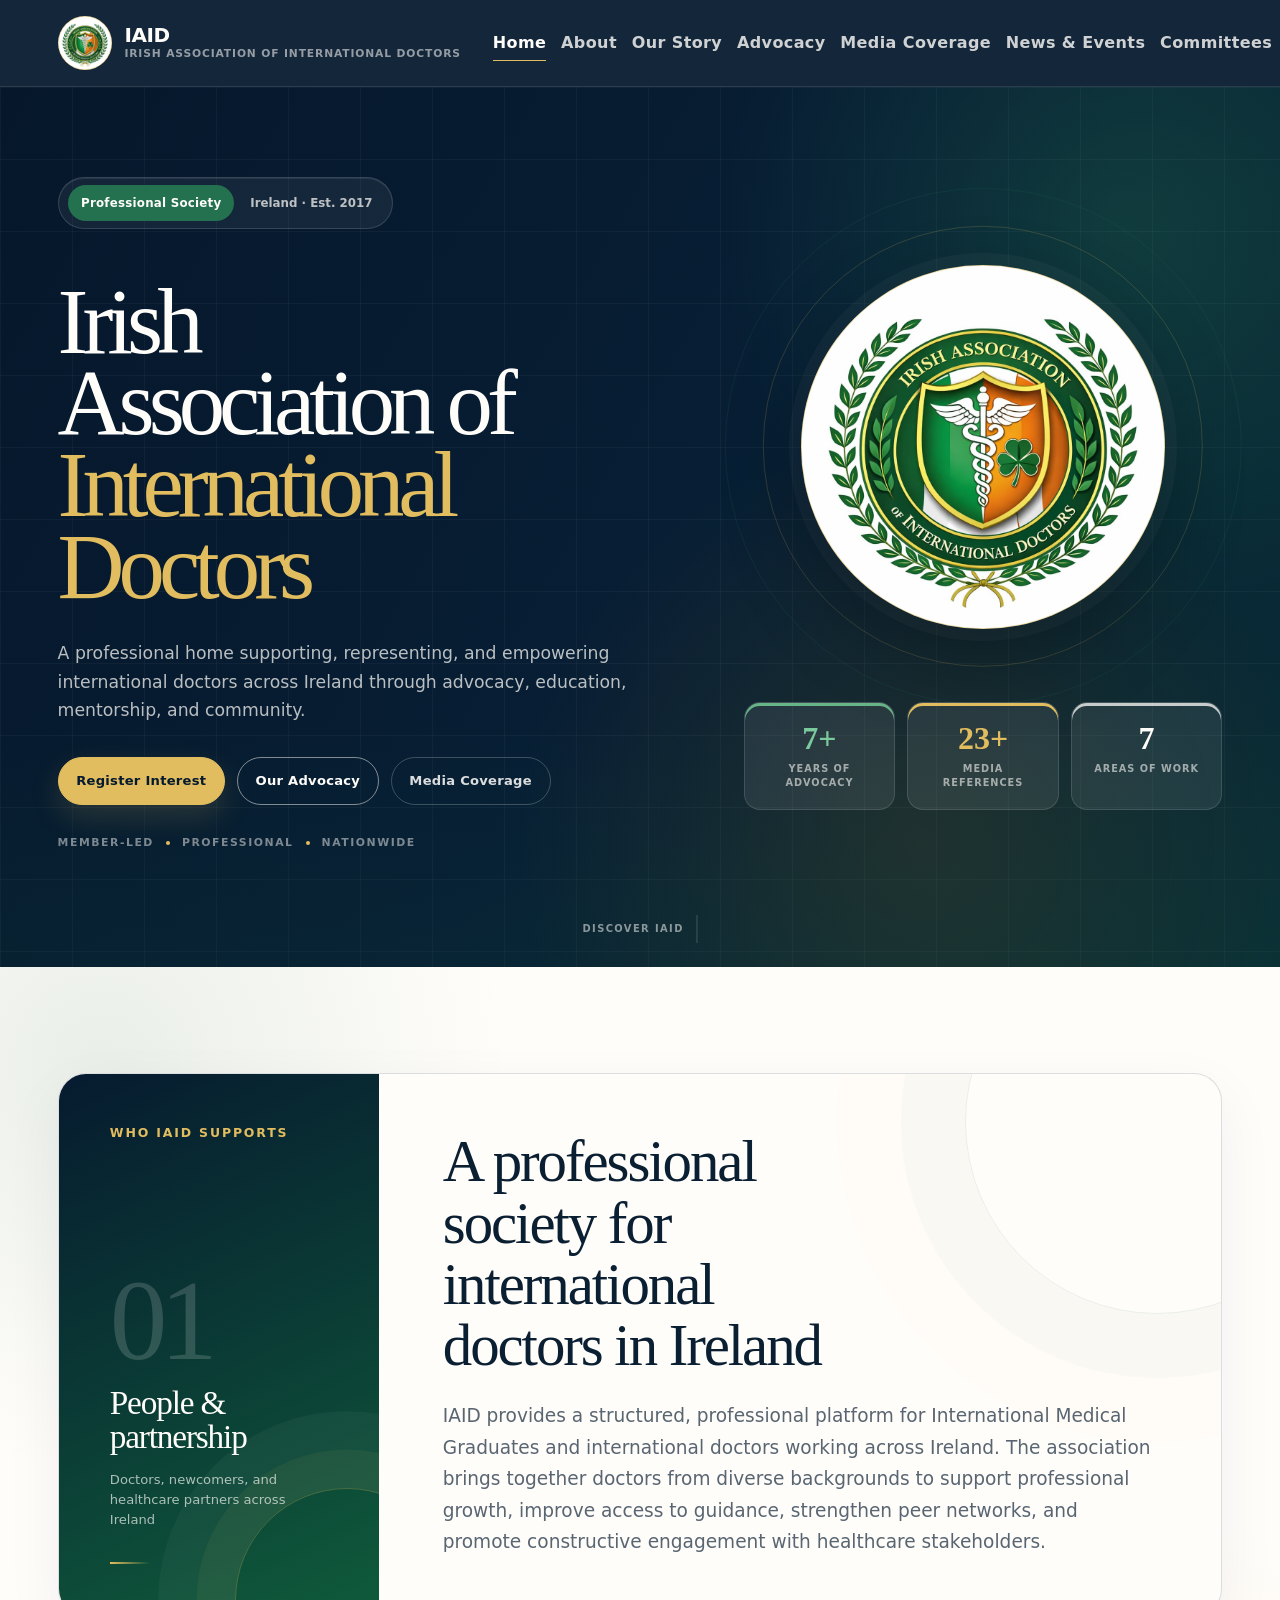
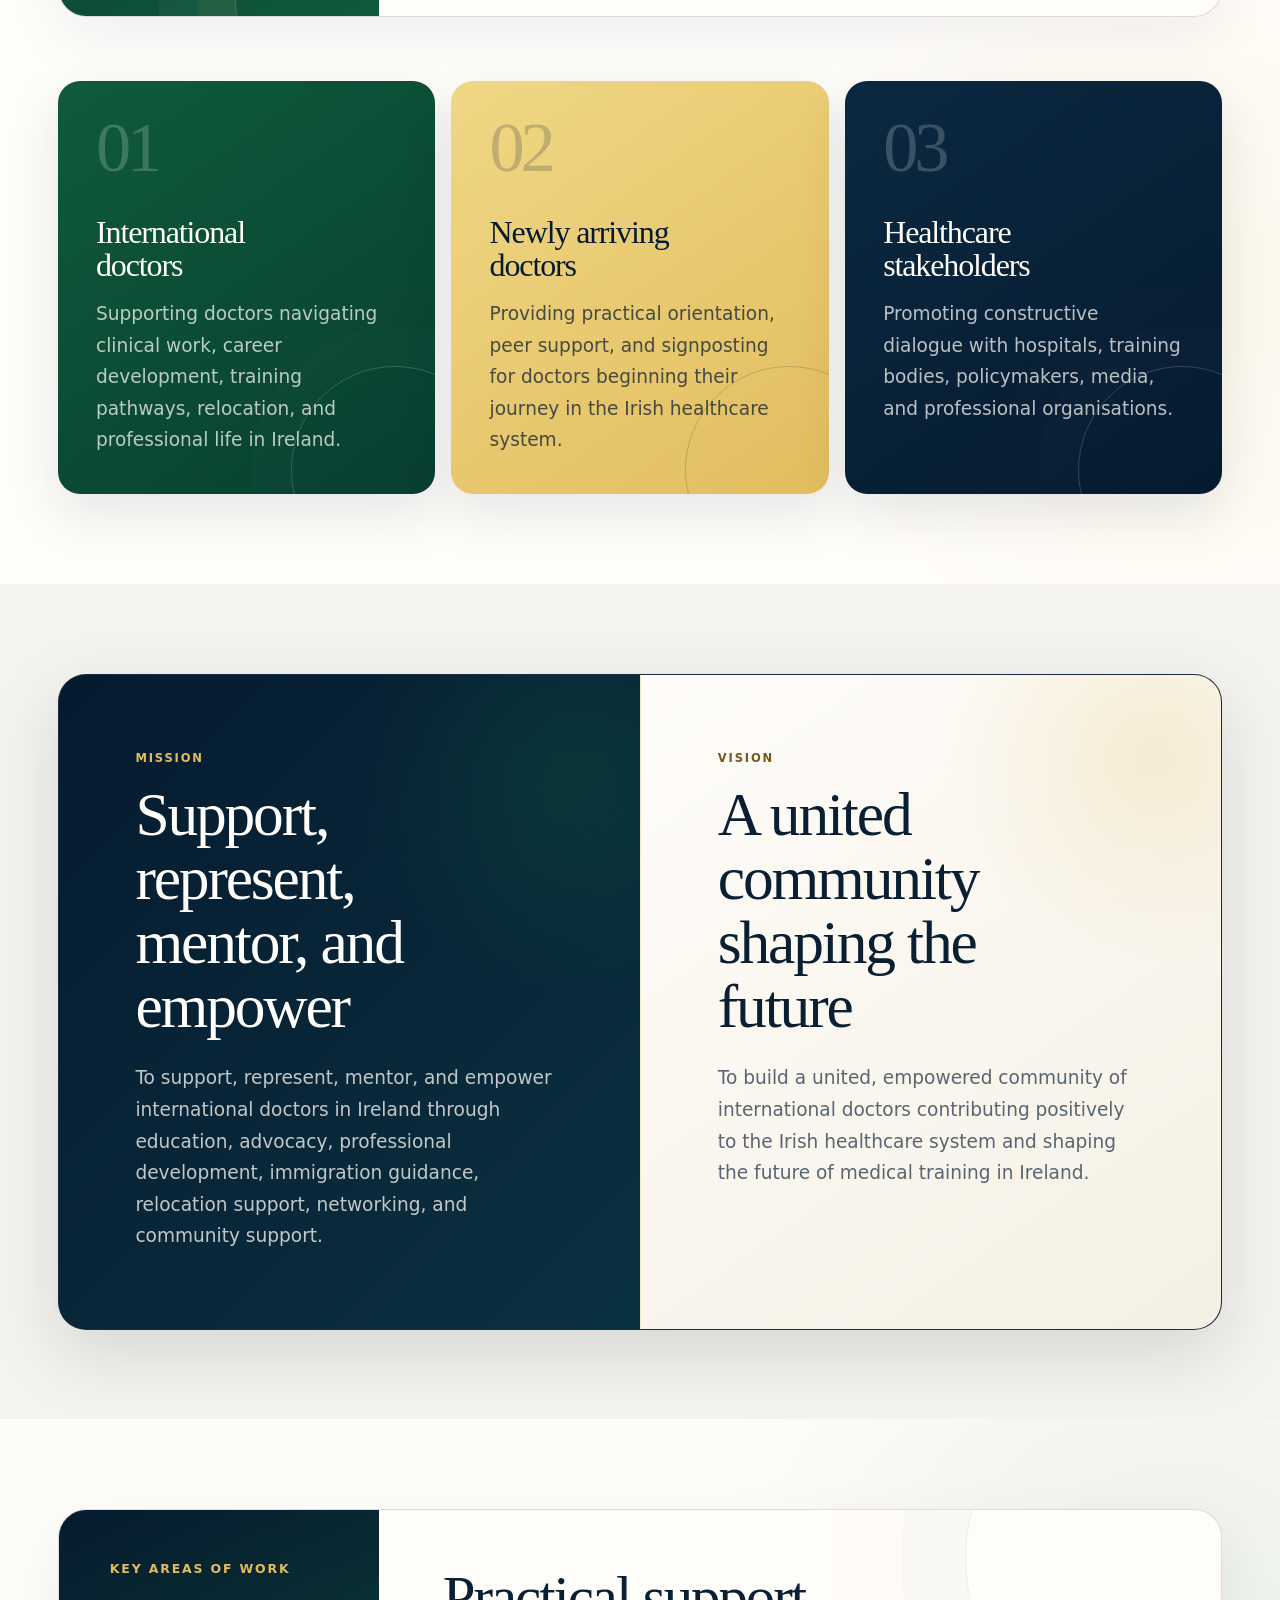
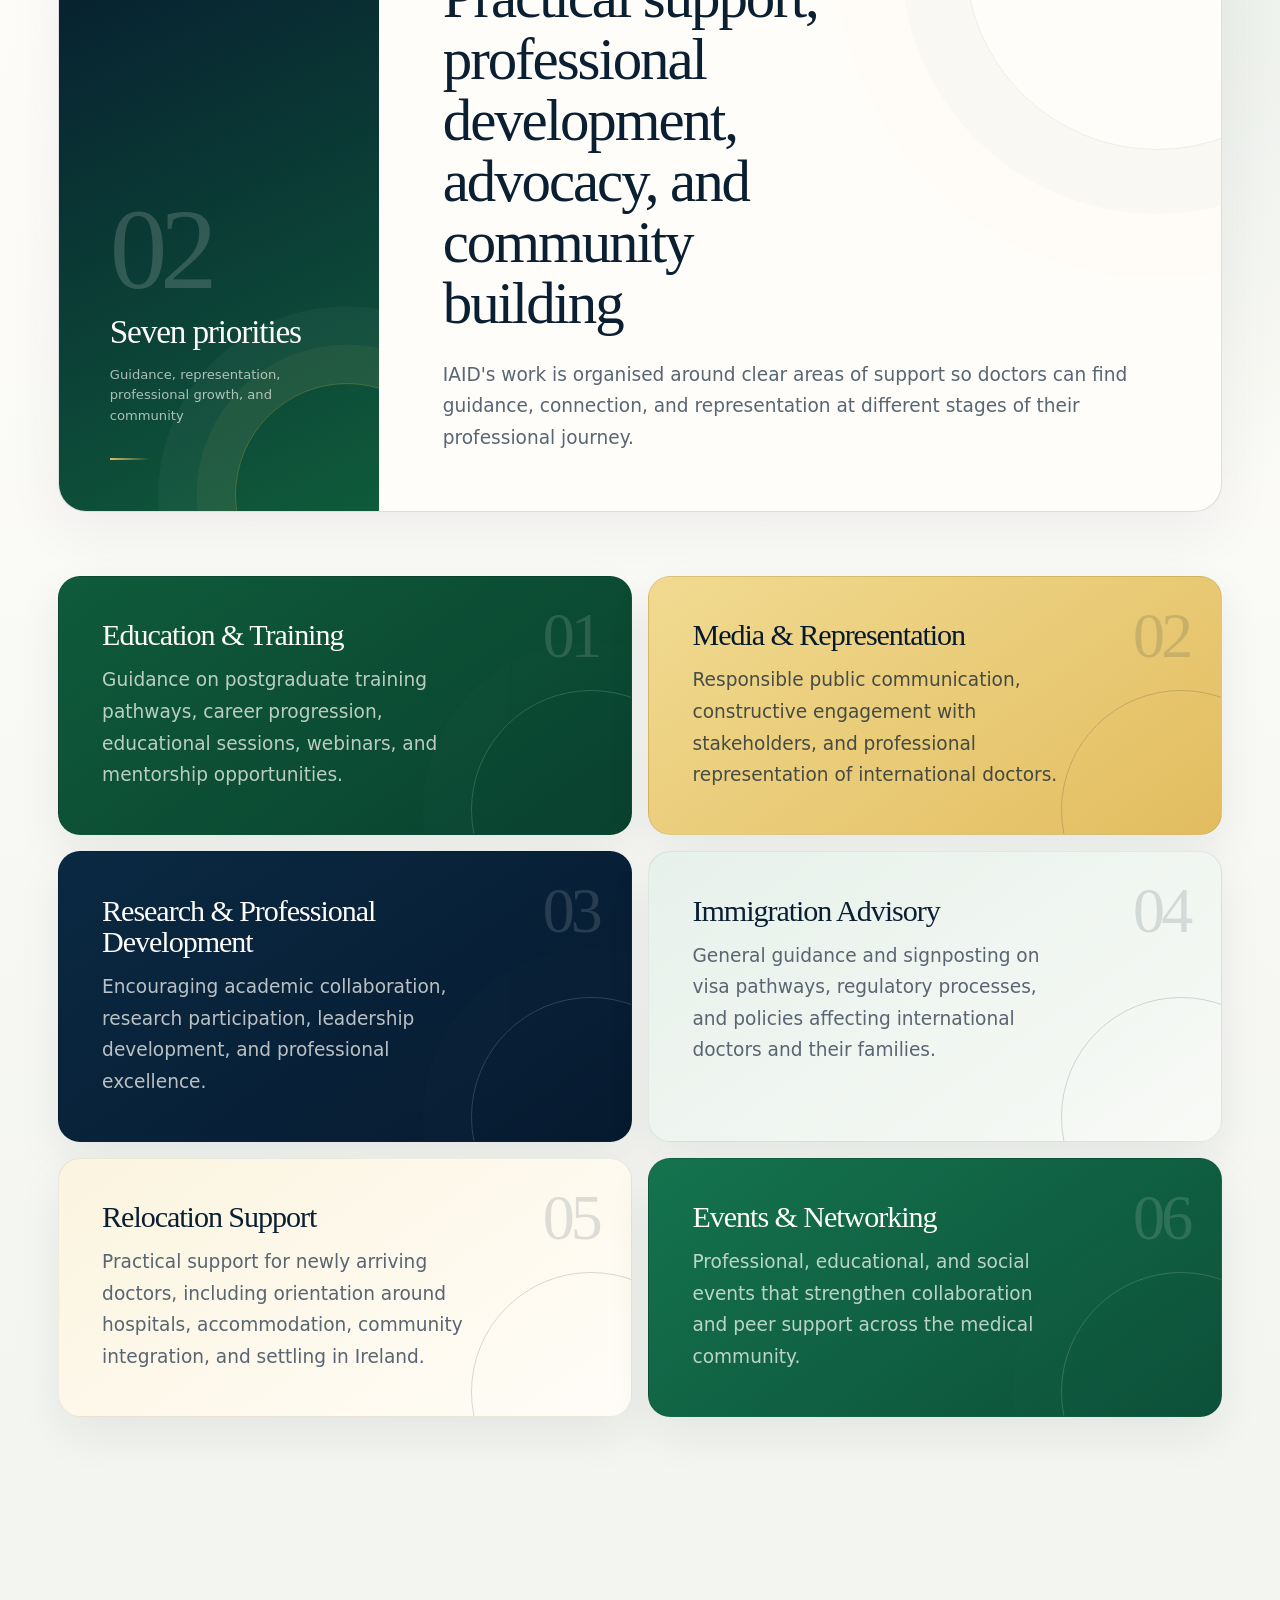
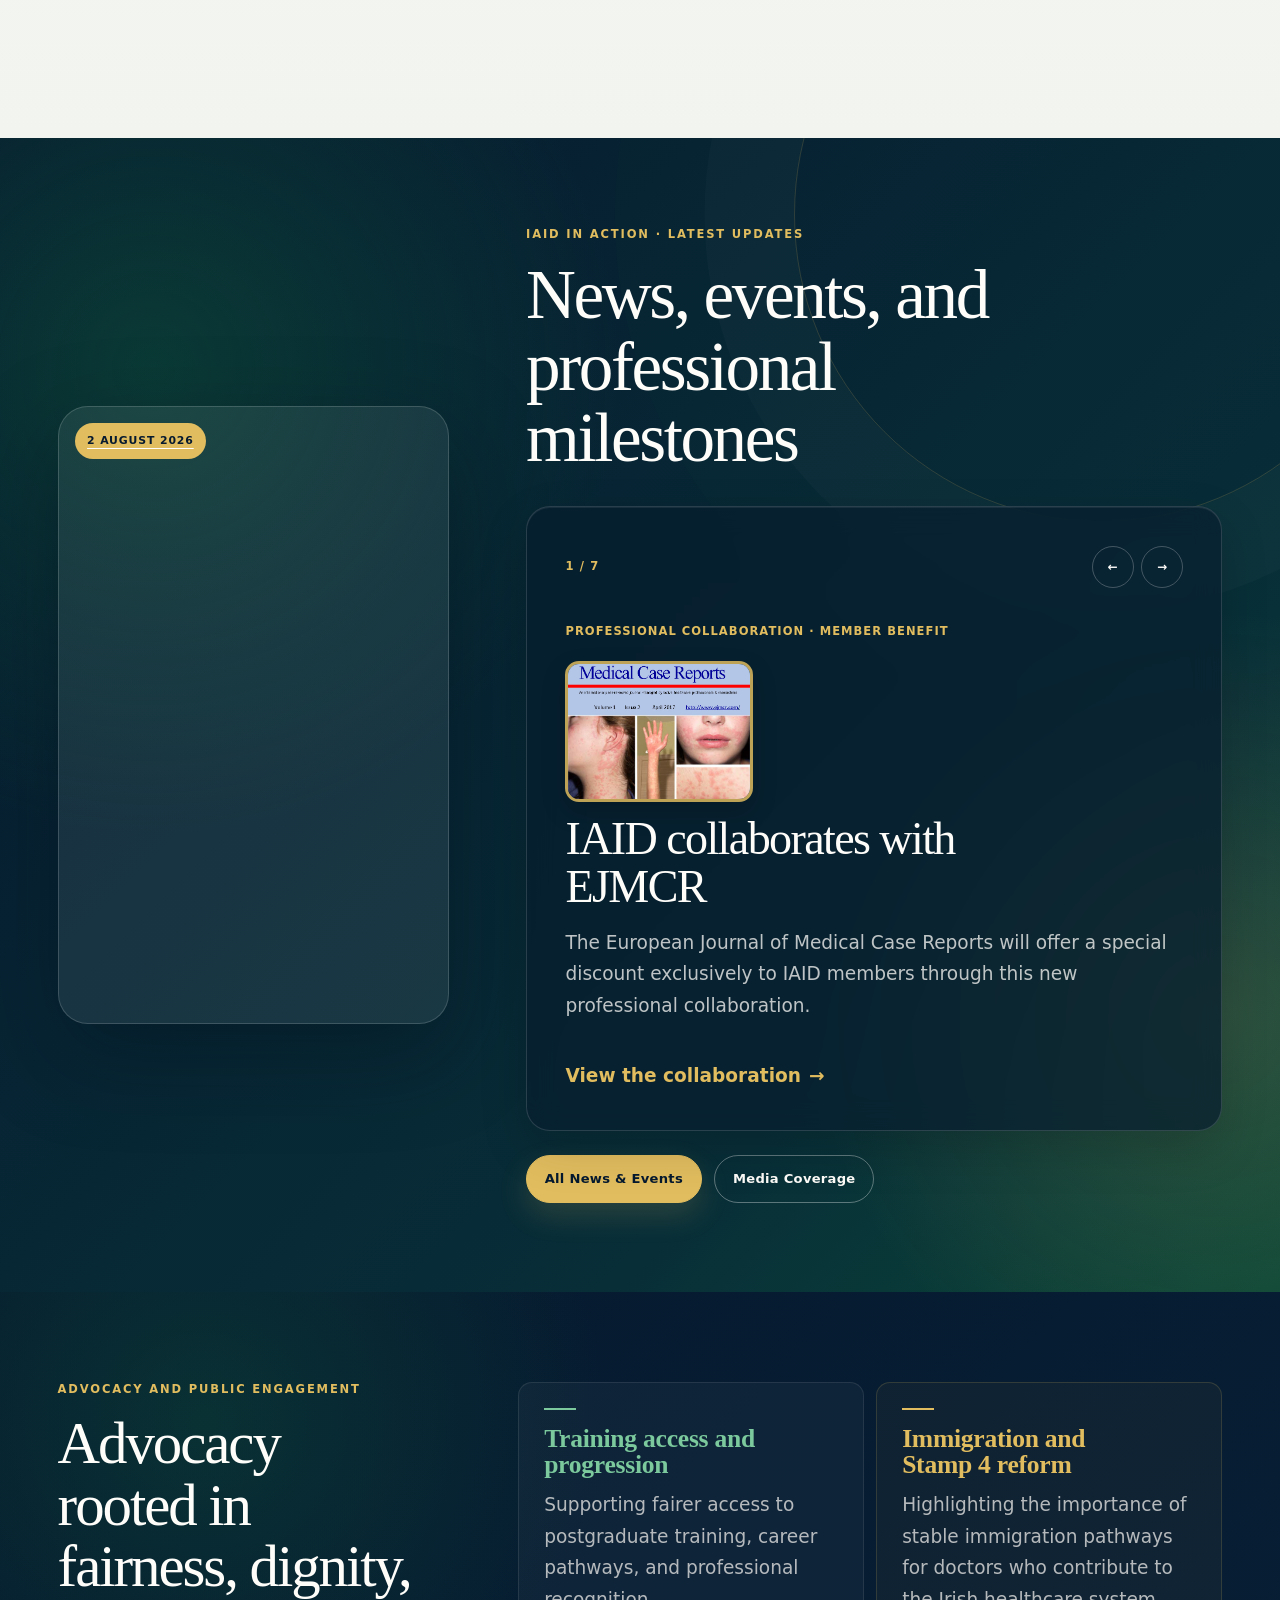
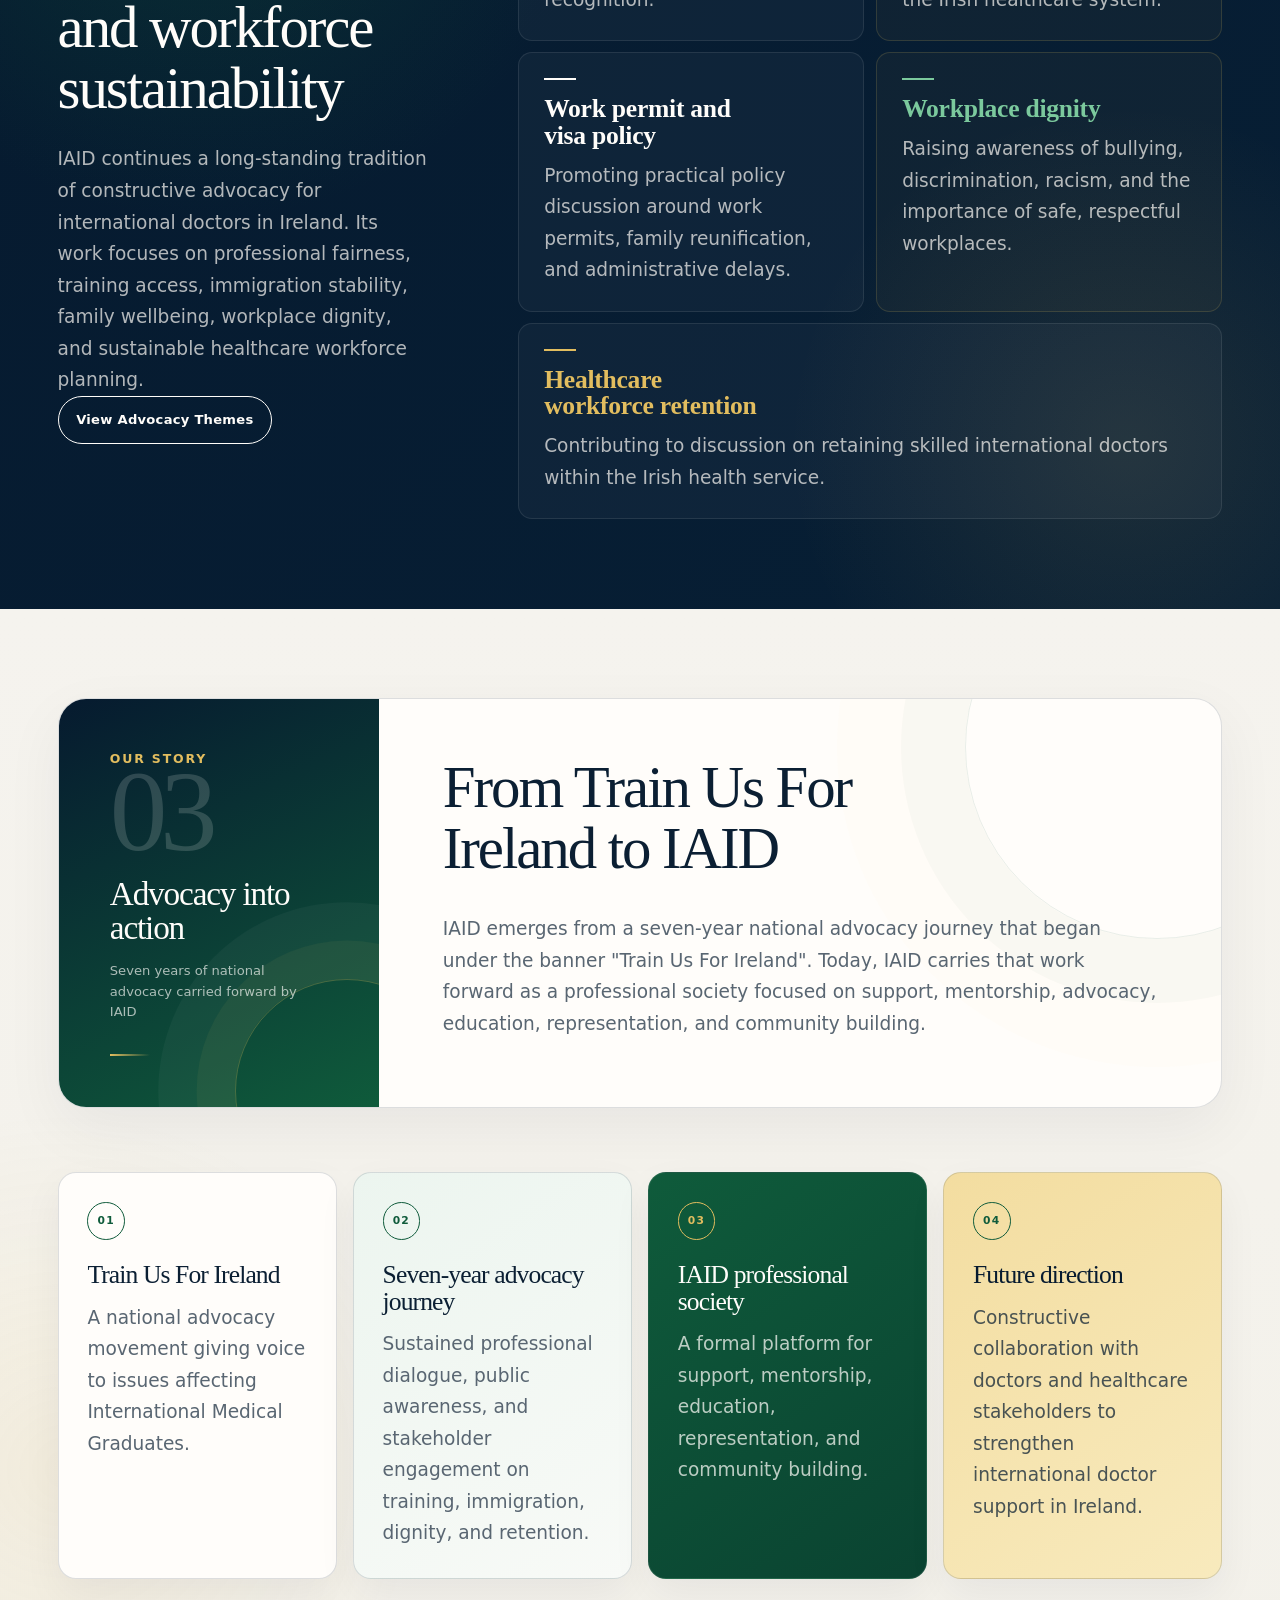
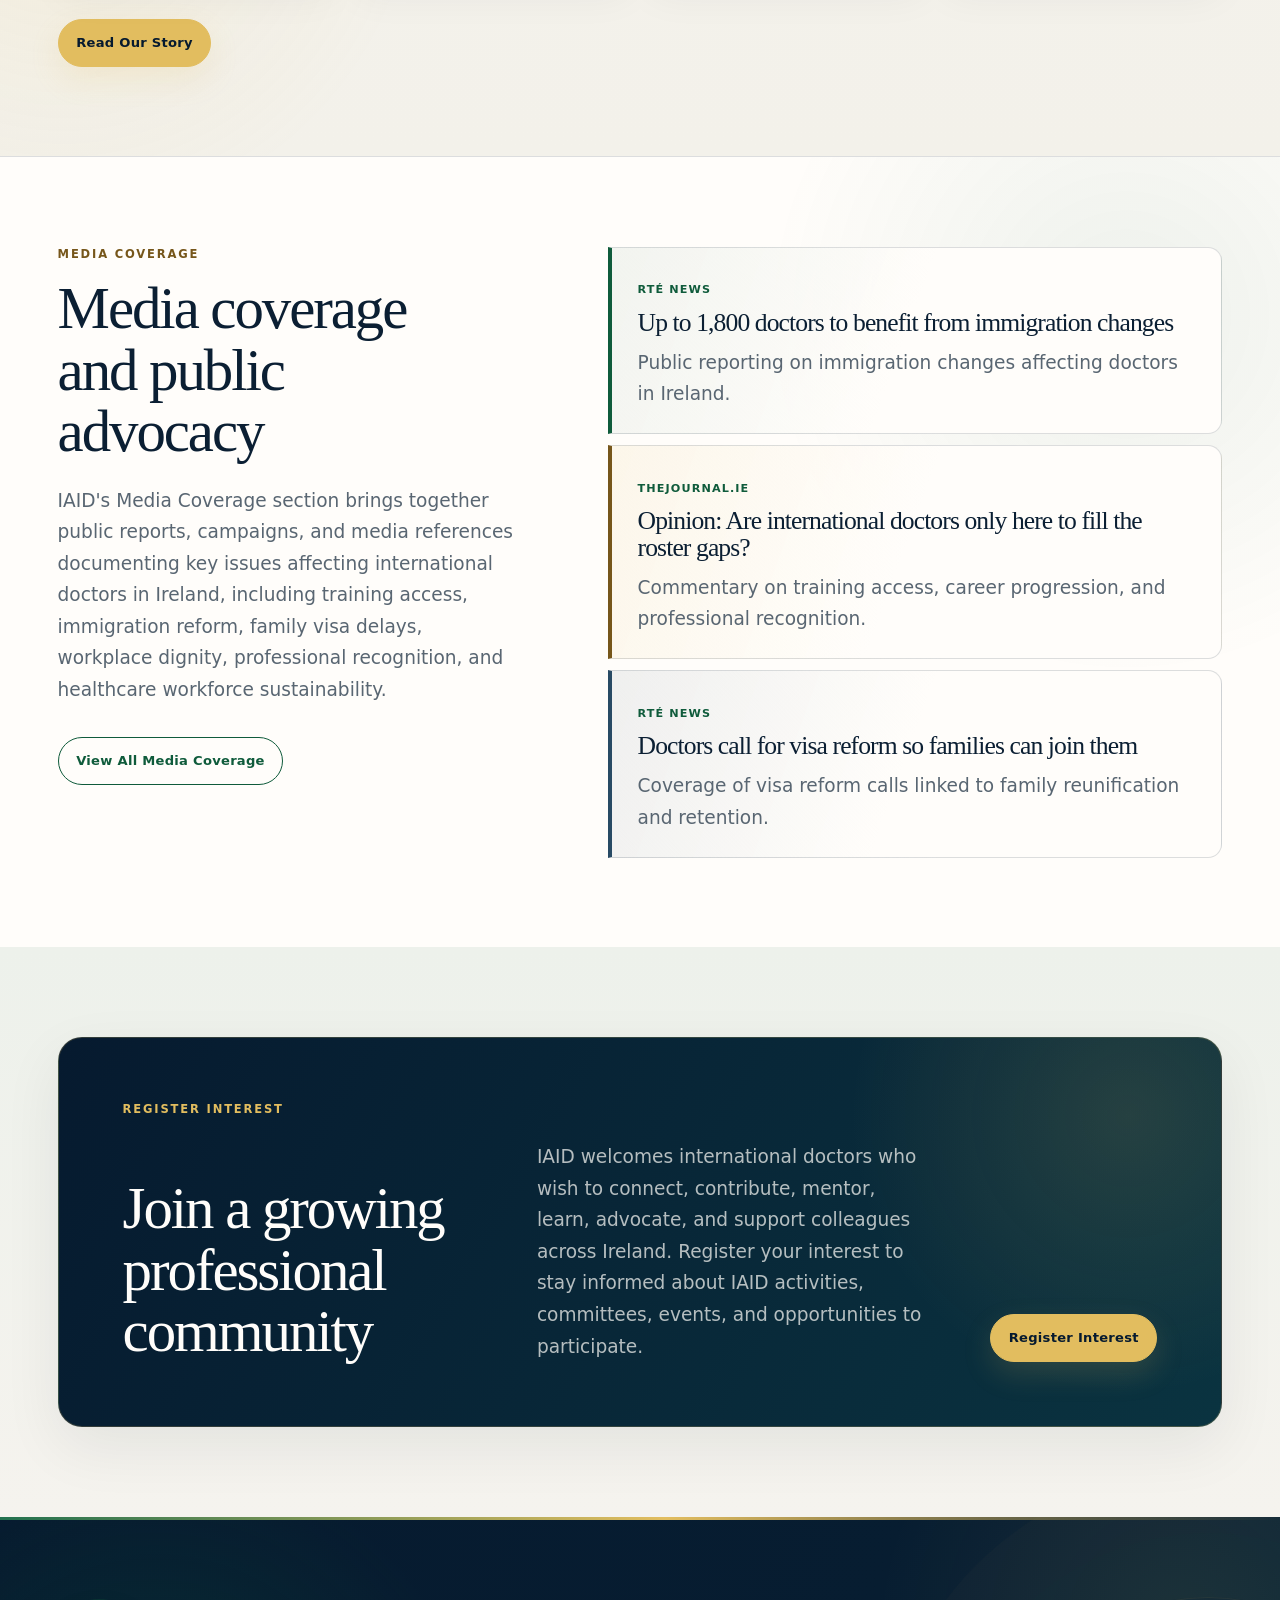
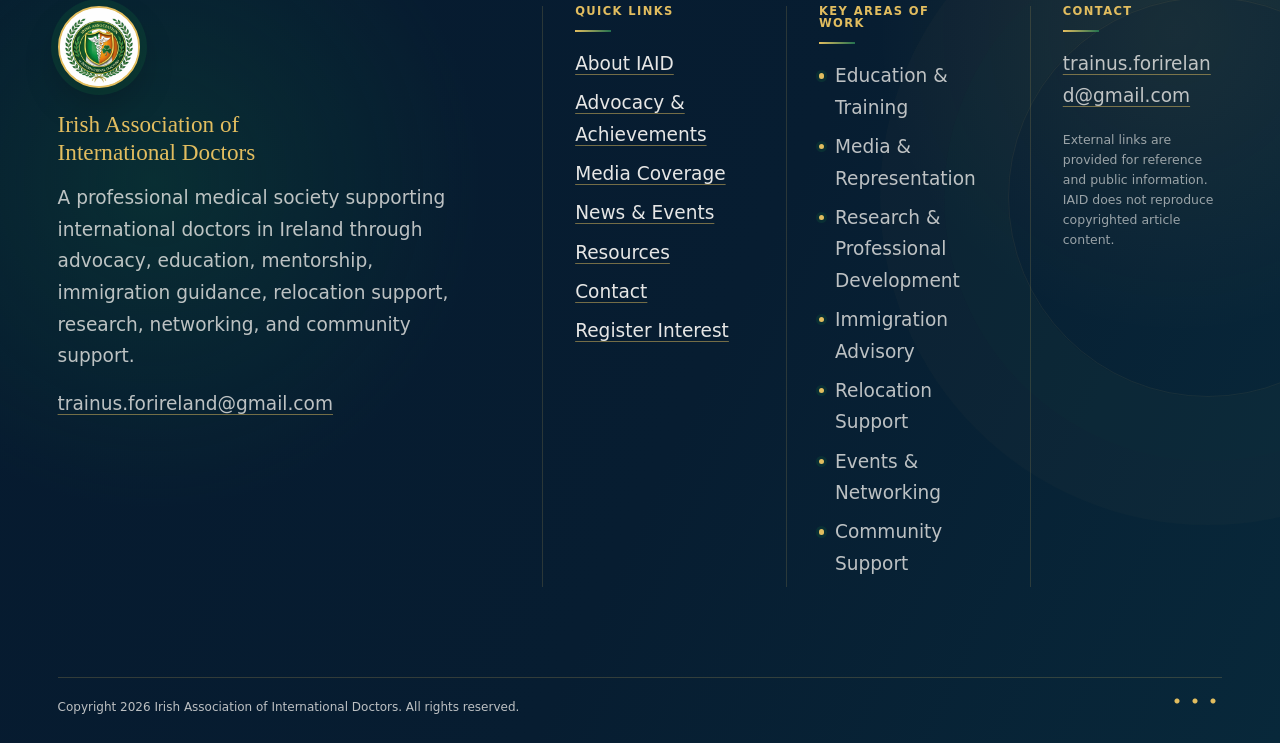
==== commit 424dcfc5: "Add EJMCR collaboration and latest Irish Examiner coverage" ====
--- a/index.html
+++ b/index.html
@@ -174,7 +174,7 @@
 			<h2 id="latest-from-iaid-title">News, events, and professional milestones</h2>
 			<div class="latest-rotator" data-news-rotator>
 				<div class="latest-rotator-toolbar">
-					<span data-news-position>1 / 6</span>
+					<span data-news-position>1 / 7</span>
 					<div class="latest-rotator-controls" aria-label="Latest news controls">
 						<button type="button" data-news-control="previous" aria-label="Previous update">&larr;</button>
 						<button type="button" data-news-control="next" aria-label="Next update">&rarr;</button>
@@ -182,6 +182,13 @@
 				</div>
 				<div class="latest-rotator-viewport">
 					<article class="latest-slide" data-news-slide>
+						<span>Professional collaboration &middot; Member benefit</span>
+						<img class="latest-slide-photo" src="assets/images/partners/ejmcr-journal-cover.jpg" alt="European Journal of Medical Case Reports journal cover" width="621" height="875" loading="lazy" decoding="async">
+						<h3>IAID collaborates with EJMCR</h3>
+						<p>The European Journal of Medical Case Reports will offer a special discount exclusively to IAID members through this new professional collaboration.</p>
+						<a href="news-events/#ejmcr-collaboration">View the collaboration</a>
+					</article>
+					<article class="latest-slide" data-news-slide hidden>
 						<time datetime="2026-08-02">Sunday · 2 August 2026</time>
 						<h3>Grand Welcome Event for newly arrived doctors</h3>
 						<p>Orientation, professional guidance, networking, complimentary lunch, and 2 CPD points for new IMGs joining the Irish health system.</p>
--- a/assets/css/site.css
+++ b/assets/css/site.css
@@ -9,6 +9,7 @@
 	--ink-soft: #596672;
 	--sage: #8ca696;
 	--gold: #76561a;
+	--gold-dark: #76561a;
 	--gold-light: #e2bd5f;
 	--focus-dark: #061a2f;
 	--line: rgba(11, 31, 51, 0.14);
@@ -122,12 +123,12 @@
 .site-name { margin: 0; color: var(--forest-deep); font-family: var(--serif); font-size: 1.75rem; font-weight: 600; letter-spacing: -0.03em; line-height: 1; }
 .site-tagline { margin: 0.22rem 0 0; color: var(--ink-soft); font-size: 0.67rem; font-weight: 700; letter-spacing: 0.08em; line-height: 1.2; text-transform: uppercase; }
 .site-navigation { margin-left: auto; }
-.primary-menu { display: flex; align-items: center; gap: clamp(0.55rem, 1.25vw, 1.15rem); }
+.primary-menu { display: flex; align-items: center; gap: clamp(0.65rem, 1.15vw, 1.05rem); }
 .primary-menu a {
 	position: relative;
 	display: block;
 	padding-block: 0.65rem;
-	font-size: 0.76rem;
+	font-size: 1rem;
 	font-weight: 750;
 	letter-spacing: 0.025em;
 	text-decoration: none;
@@ -579,11 +580,21 @@
 
 @media (max-width: 1180px) {
 	.site-tagline { display: none; }
-	.primary-menu { gap: 0.7rem; }
-	.primary-menu a { font-size: 0.74rem; }
+	.primary-menu { gap: 0.65rem; }
+	.primary-menu a { font-size: 1rem; }
 	.ia-hero-inner { grid-template-columns: minmax(0, 1.08fr) minmax(360px, 0.8fr); gap: 3.5rem; }
 	.ia-hero-title { font-size: clamp(3.8rem, 6.4vw, 5.1rem); }
 	.footer-grid { grid-template-columns: minmax(0, 1.4fr) repeat(3, minmax(0, 0.8fr)); }
+}
+
+@media (min-width: 981px) and (max-width: 1500px) {
+	/* Keep the full desktop navigation readable at common laptop widths; the registration CTA remains in-page. */
+	.primary-menu li:last-child { display: none; }
+}
+
+@media (min-width: 981px) and (max-width: 1320px) {
+	/* Contact remains available in-page and in the footer; this prevents laptop-width navigation overflow. */
+	.primary-menu li:nth-last-child(2) { display: none; }
 }
 
 @media (max-width: 980px) {
@@ -1768,30 +1779,83 @@
 	transform: translateY(-50%);
 }
 .advocacy-story-kicker { color: var(--gold-light); font-size: 0.72rem; font-weight: 850; letter-spacing: 0.11em; text-transform: uppercase; }
-.advocacy-story-primary-stat { display: grid; grid-template-columns: auto minmax(0, 1fr); gap: 1rem; align-items: end; margin: clamp(2rem, 4vw, 4rem) 0; }
-.advocacy-story-primary-stat strong { color: var(--gold-light); font-family: var(--serif); font-size: clamp(6rem, 10vw, 10rem); font-weight: 500; letter-spacing: -0.08em; line-height: 0.72; }
+.advocacy-story-primary-stat { display: grid; grid-template-columns: auto minmax(0, 1fr); gap: 1rem; align-items: center; margin: clamp(2rem, 4vw, 4rem) 0; }
+.advocacy-story-primary-stat strong { color: var(--gold-light); font-family: var(--serif); font-size: clamp(6rem, 10vw, 10rem); font-weight: 500; letter-spacing: -0.08em; line-height: 0.72; transform: translateY(-0.06em); }
 .advocacy-story-primary-stat span { max-width: 12ch; color: var(--paper-bright); font-family: var(--serif); font-size: clamp(1.35rem, 2.2vw, 2.1rem); line-height: 1.08; }
 .advocacy-story-stat-grid { display: grid; gap: 0; border-top: 1px solid rgba(255,255,255,0.18); }
 .advocacy-story-stat-grid > div { display: grid; grid-template-columns: minmax(5.5rem, 0.38fr) minmax(0, 1fr); gap: 1rem; padding: 1rem 0; border-bottom: 1px solid rgba(255,255,255,0.18); }
 .advocacy-story-stat-grid strong { color: var(--gold-light); font-family: var(--serif); font-size: 1.35rem; font-weight: 500; }
 .advocacy-story-stat-grid span { color: rgba(255,253,250,0.72); font-size: 0.78rem; line-height: 1.5; }
 .advocacy-campaigns { margin: clamp(4rem, 7vw, 7rem) 0 0; }
-.advocacy-campaigns-head { margin-top: 0; }
-.advocacy-campaign-grid { display: grid; grid-template-columns: repeat(3, minmax(0, 1fr)); gap: 1rem; }
+.advocacy-campaigns-title, #advocacy-campaigns-title { scroll-margin-top: 8rem; }
+.advocacy-section-head.advocacy-campaigns-head {
+	scroll-margin-top: 7rem;
+	display: grid;
+	grid-template-columns: minmax(285px, 0.34fr) minmax(0, 1fr);
+	gap: 0;
+	align-items: stretch;
+	overflow: hidden;
+	min-height: 400px;
+	margin: 0 0 clamp(1.75rem, 3vw, 2.75rem);
+	border: 1px solid rgba(226,189,95,0.24);
+	border-radius: 28px;
+	background: linear-gradient(125deg, var(--forest-deep) 0%, #082c38 68%, #0a433e 100%);
+	box-shadow: 0 28px 70px rgba(6,26,47,0.14);
+}
+.advocacy-campaigns-aside {
+	position: relative;
+	isolation: isolate;
+	display: flex;
+	flex-direction: column;
+	justify-content: space-between;
+	overflow: hidden;
+	padding: clamp(2rem, 4vw, 3.5rem);
+	background: linear-gradient(155deg, #0f6545, #084337 68%, #082f34);
+}
+.advocacy-campaigns-aside::before {
+	content: "";
+	position: absolute;
+	z-index: -1;
+	right: -6rem;
+	bottom: -7rem;
+	width: 17rem;
+	aspect-ratio: 1;
+	border: 1px solid rgba(226,189,95,0.38);
+	border-radius: 50%;
+	box-shadow: 0 0 0 3.3rem rgba(255,255,255,0.04), 0 0 0 6.6rem rgba(255,255,255,0.025);
+}
+.advocacy-campaigns-head .advocacy-campaigns-aside > .ia-label {
+	grid-row: auto;
+	padding: 0;
+	color: var(--gold-light);
+}
+.advocacy-campaign-types { display: grid; gap: 0; margin: 2rem 0; padding: 0; border-top: 1px solid rgba(255,255,255,0.17); list-style: none; }
+.advocacy-campaign-types li { display: grid; grid-template-columns: 2rem minmax(0, 1fr); gap: 0.55rem; padding: 0.58rem 0; border-bottom: 1px solid rgba(255,255,255,0.17); color: rgba(255,253,250,0.82); font-size: 0.69rem; font-weight: 760; letter-spacing: 0.045em; line-height: 1.35; text-transform: uppercase; }
+.advocacy-campaign-types li span { color: var(--gold-light); font-weight: 900; }
+.advocacy-campaigns-count { display: grid; grid-template-columns: auto minmax(0, 1fr); gap: 1rem; align-items: end; }
+.advocacy-campaigns-count strong { color: var(--gold-light); font-family: var(--serif); font-size: clamp(5.5rem, 9vw, 8.5rem); font-weight: 500; letter-spacing: -0.08em; line-height: 0.72; }
+.advocacy-campaigns-count span { max-width: 10ch; color: rgba(255,253,250,0.82); font-size: 0.76rem; font-weight: 780; letter-spacing: 0.06em; line-height: 1.35; text-transform: uppercase; }
+.advocacy-campaigns-copy { display: flex; flex-direction: column; justify-content: center; padding: clamp(2.5rem, 5vw, 4.75rem); }
+.advocacy-campaigns-head .advocacy-campaigns-copy h2 { max-width: 15ch; color: var(--paper-bright); font-size: clamp(3rem, 5vw, 4.9rem); }
+.advocacy-campaigns-head .advocacy-campaigns-copy p { max-width: 60ch; margin: 1.4rem 0 0; color: rgba(255,253,250,0.7); font-size: clamp(1rem, 1.4vw, 1.16rem); }
+.advocacy-campaign-grid { display: grid; grid-template-columns: repeat(6, minmax(0, 1fr)); gap: 1rem; }
 .advocacy-campaign-card {
+	--campaign-pad: clamp(1.7rem, 3vw, 2.35rem);
 	position: relative;
 	isolation: isolate;
 	display: flex;
 	flex-direction: column;
 	overflow: hidden;
 	min-height: 390px;
-	padding: clamp(1.7rem, 3vw, 2.35rem);
+	padding: var(--campaign-pad);
 	border: 1px solid var(--line);
 	border-top: 4px solid var(--forest);
 	border-radius: 22px;
 	background: linear-gradient(145deg, rgba(15,91,59,0.08), var(--paper-bright) 60%);
 	box-shadow: 0 18px 50px rgba(6,26,47,0.065);
-}
+	grid-column: span 2;
+}
+.advocacy-campaign-card:nth-last-child(2):nth-child(3n + 1) { grid-column: 2 / span 2; }
 .advocacy-campaign-card::after {
 	content: "";
 	position: absolute;
@@ -1806,7 +1870,55 @@
 }
 .advocacy-campaign-card:nth-child(3n + 2) { border-top-color: var(--gold-dark); background: linear-gradient(145deg, rgba(226,189,95,0.17), var(--paper-bright) 60%); }
 .advocacy-campaign-card:nth-child(3n) { border-top-color: #244d6b; background: linear-gradient(145deg, rgba(36,77,107,0.1), var(--paper-bright) 60%); }
-.advocacy-campaign-number { position: absolute; right: 1.3rem; top: 0.9rem; color: rgba(15,91,59,0.15); font-family: var(--serif); font-size: clamp(3rem, 5vw, 5rem); line-height: 1; }
+.advocacy-campaign-preview {
+	position: relative;
+	z-index: 1;
+	display: block;
+	overflow: hidden;
+	aspect-ratio: 16 / 9;
+	margin: calc(var(--campaign-pad) * -1) calc(var(--campaign-pad) * -1) 1.45rem;
+	border-bottom: 1px solid rgba(6,26,47,0.14);
+	background: var(--forest-deep);
+}
+.advocacy-campaign-preview::after {
+	display: none;
+}
+.advocacy-campaign-preview img { width: 100%; height: 100%; object-fit: cover; transition: transform 500ms var(--ease), filter 500ms ease; }
+.advocacy-campaign-preview[data-fit="document"] img { object-position: center top; }
+.advocacy-campaign-preview > span {
+	position: absolute;
+	left: 0.85rem;
+	bottom: 0.8rem;
+	padding: 0.42rem 0.62rem;
+	border: 1px solid rgba(255,255,255,0.22);
+	border-radius: 999px;
+	background: rgba(6,26,47,0.88);
+	color: var(--paper-bright);
+	font-size: 0.61rem;
+	font-weight: 850;
+	letter-spacing: 0.09em;
+	text-transform: uppercase;
+	box-shadow: 0 8px 24px rgba(6,26,47,0.18);
+}
+.advocacy-campaign-preview > span::after { content: "\2197"; margin-left: 0.4rem; color: var(--gold-light); }
+.advocacy-campaign-preview:hover img { filter: saturate(1.05) contrast(1.025); transform: scale(1.025); }
+.advocacy-campaign-preview:focus-visible { outline: 3px solid var(--gold); outline-offset: -3px; }
+.advocacy-campaign-number {
+	position: relative;
+	z-index: 1;
+	display: inline-flex;
+	align-self: flex-start;
+	margin: -0.2rem 0 0.65rem;
+	padding: 0.28rem 0.5rem;
+	border: 1px solid rgba(15,91,59,0.16);
+	border-radius: 999px;
+	background: rgba(15,91,59,0.065);
+	color: var(--forest);
+	font-family: var(--sans);
+	font-size: 0.62rem;
+	font-weight: 900;
+	letter-spacing: 0.08em;
+}
 .advocacy-campaign-card > .ia-label { position: relative; z-index: 1; max-width: calc(100% - 4rem); color: var(--gold-dark); }
 .advocacy-campaign-card h3 { position: relative; z-index: 1; max-width: 15ch; margin: 1rem 0; font-size: clamp(1.8rem, 2.45vw, 2.55rem); }
 .advocacy-campaign-card h3 em { color: var(--forest); font-style: normal; }
@@ -1898,6 +2010,7 @@
 
 @media (max-width: 1180px) {
 	.advocacy-campaign-grid { grid-template-columns: repeat(2, minmax(0, 1fr)); }
+	.advocacy-campaign-card, .advocacy-campaign-card:nth-last-child(2):nth-child(3n + 1) { grid-column: auto; }
 }
 
 @media (max-width: 760px) {
@@ -1906,7 +2019,15 @@
 	.advocacy-story-primary-stat { margin: 2.8rem 0; }
 	.advocacy-story-primary-stat strong { font-size: clamp(6rem, 30vw, 8rem); }
 	.advocacy-campaign-grid { grid-template-columns: 1fr; }
+	.advocacy-section-head.advocacy-campaigns-head { grid-template-columns: 1fr; min-height: 0; border-radius: 22px; }
+	.advocacy-campaigns-aside { min-height: 220px; padding: 1.6rem 1.4rem; }
+	.advocacy-campaign-types { margin: 1.65rem 0 2.2rem; }
+	.advocacy-campaigns-count strong { font-size: 6rem; }
+	.advocacy-campaigns-copy { padding: 2.25rem 1.45rem 2.5rem; }
+	.advocacy-campaigns-head .advocacy-campaigns-copy h2 { font-size: clamp(2.65rem, 13vw, 3.75rem); }
+	.advocacy-campaigns-head .advocacy-campaigns-copy p { font-size: 0.98rem; }
 	.advocacy-campaign-card { min-height: auto; }
+	.advocacy-campaign-preview { aspect-ratio: 16 / 10; }
 	.advocacy-section-head { grid-template-columns: 1fr; gap: 0.65rem; }
 	.advocacy-section-head .ia-label { grid-row: auto; padding-top: 0; }
 	.advocacy-section-head h2 { font-size: clamp(2.4rem, 12vw, 3.5rem); }
@@ -2188,6 +2309,7 @@
 	background: linear-gradient(135deg, #eef3f0, #f8f2df);
 }
 .media-thumbnail[data-position="portrait"] img { object-position: center 30%; }
+.media-thumbnail[data-position="survey"] img { object-position: center 48%; }
 .media-thumbnail-source {
 	position: absolute;
 	z-index: 3;
@@ -2206,6 +2328,33 @@
 	text-transform: uppercase;
 	backdrop-filter: blur(8px);
 }
+.media-video-play {
+	position: absolute;
+	z-index: 3;
+	top: 50%;
+	left: 50%;
+	display: grid;
+	width: clamp(3rem, 9vw, 4.35rem);
+	aspect-ratio: 1;
+	place-items: center;
+	border: 1px solid rgba(255, 255, 255, 0.78);
+	border-radius: 50%;
+	background: rgba(6, 26, 47, 0.82);
+	box-shadow: 0 14px 30px rgba(3, 16, 29, 0.28);
+	transform: translate(-50%, -50%);
+	transition: background-color 260ms ease, transform 260ms var(--ease);
+	backdrop-filter: blur(10px);
+}
+.media-video-play::after {
+	content: "";
+	width: 0;
+	height: 0;
+	margin-left: 0.2rem;
+	border-top: 0.62rem solid transparent;
+	border-bottom: 0.62rem solid transparent;
+	border-left: 0.95rem solid var(--gold-light);
+}
+.media-thumbnail-video:hover .media-video-play { background: var(--forest-deep); transform: translate(-50%, -50%) scale(1.06); }
 .media-thumbnail:hover img { filter: saturate(1.06) contrast(1.025); transform: scale(1.035); }
 .media-thumbnail:hover::after { background: var(--gold-light); color: var(--forest-deep); transform: translate(0.1rem, -0.1rem); }
 .media-thumbnail:focus-visible { outline: 3px solid var(--gold); outline-offset: 3px; }
@@ -2313,8 +2462,8 @@
 .ia-events-content { background: var(--paper); }
 .upcoming-event-feature {
 	display: grid;
-	grid-template-columns: minmax(280px, 0.74fr) minmax(0, 1.26fr);
-	gap: clamp(2.5rem, 6vw, 6rem);
+	grid-template-columns: minmax(380px, 0.95fr) minmax(0, 1.05fr);
+	gap: clamp(1.8rem, 3vw, 3.2rem);
 	align-items: start;
 	padding: clamp(1rem, 2vw, 1.5rem);
 	border: 1px solid var(--line);
@@ -2339,23 +2488,198 @@
 	letter-spacing: 0.08em;
 	text-transform: uppercase;
 }
-.event-feature-copy { padding: clamp(1.2rem, 3vw, 3rem) clamp(0.2rem, 2vw, 2rem) clamp(1.5rem, 3vw, 3rem) 0; }
+.event-feature-copy { padding: clamp(1rem, 2vw, 2rem) clamp(0.2rem, 1.5vw, 1.4rem) clamp(1.2rem, 2vw, 2rem) 0; }
 .event-feature-copy > .ia-label { color: var(--gold-dark); }
-.event-feature-copy > h2 { max-width: 15ch; margin: 1rem 0 1.4rem; font-size: clamp(2.7rem, 5vw, 4.6rem); }
+.event-feature-copy > h2 { max-width: 20ch; margin: 0.7rem 0 0.85rem; font-size: clamp(2.35rem, 3.25vw, 3.35rem); }
 .event-feature-copy .event-lead { max-width: 61ch; color: var(--ink-soft); font-size: clamp(1.05rem, 1.5vw, 1.25rem); }
-.event-fact-grid { display: grid; grid-template-columns: repeat(2, 1fr); gap: 0.8rem; margin: 2rem 0; }
-.event-fact-grid > div { padding: 1rem; border: 1px solid var(--line); border-radius: 14px; background: rgba(15, 91, 59, 0.035); }
+.event-fact-grid { display: grid; grid-template-columns: repeat(2, 1fr); gap: 0.7rem; margin: 1.35rem 0; }
+.event-fact-grid > div { padding: 0.82rem 0.9rem; border: 1px solid var(--line); border-radius: 12px; background: rgba(15, 91, 59, 0.035); }
 .event-fact-grid span { display: block; margin-bottom: 0.35rem; color: var(--gold-dark); font-size: 0.66rem; font-weight: 850; letter-spacing: 0.08em; text-transform: uppercase; }
 .event-fact-grid strong { color: var(--ink); font-size: 0.98rem; line-height: 1.45; }
-.event-topics { margin: 2rem 0; padding: 1.4rem 1.5rem; border-left: 4px solid var(--gold); border-radius: 0 15px 15px 0; background: rgba(226, 189, 95, 0.1); }
+.event-topics { margin: 1.35rem 0; padding: 1.05rem 1.2rem; border-left: 4px solid var(--gold); border-radius: 0 15px 15px 0; background: rgba(226, 189, 95, 0.1); }
 .event-topics h3 { margin: 0 0 0.8rem; font-size: 1.4rem; }
 .event-topics ul { display: grid; gap: 0.45rem; margin: 0; padding-left: 1.2rem; color: var(--ink-soft); }
 .event-feature-copy > p:last-of-type { color: var(--ink-soft); }
-.events-section-head { display: grid; grid-template-columns: minmax(190px, 0.32fr) minmax(0, 1fr); gap: 0.7rem clamp(2rem, 6vw, 6rem); margin-bottom: clamp(1.8rem, 3vw, 2.8rem); }
-.events-section-head > .ia-label { grid-row: 1 / span 2; padding-top: 0.65rem; color: var(--gold-dark); }
-.events-section-head h2 { max-width: 17ch; font-size: clamp(2.6rem, 5vw, 4.5rem); }
-.events-section-head p { max-width: 67ch; margin: 0.7rem 0 0; color: var(--ink-soft); }
-.news-highlight-section, .cpd-programme { padding-top: clamp(5rem, 9vw, 8rem); }
+.events-section-head {
+	display: grid;
+	grid-template-columns: minmax(245px, 0.38fr) minmax(0, 1fr);
+	gap: 0;
+	overflow: hidden;
+	margin-bottom: clamp(1.8rem, 3vw, 2.8rem);
+	border: 1px solid var(--line);
+	border-radius: 26px;
+	background: var(--paper-bright);
+	box-shadow: 0 22px 58px rgba(6, 26, 47, 0.07);
+}
+.events-section-rail {
+	position: relative;
+	isolation: isolate;
+	display: flex;
+	min-height: 0;
+	flex-direction: column;
+	align-items: flex-start;
+	justify-content: space-between;
+	gap: 1.25rem;
+	overflow: hidden;
+	padding: clamp(1.6rem, 2.4vw, 2.4rem);
+	background: linear-gradient(150deg, #e5f0e9, #fbf7eb 88%);
+}
+.events-section-rail::after {
+	content: "";
+	position: absolute;
+	z-index: -1;
+	right: -3rem;
+	bottom: -5rem;
+	width: 10rem;
+	aspect-ratio: 1;
+	border: 1px solid rgba(15, 91, 59, 0.2);
+	border-radius: 50%;
+	box-shadow: 0 0 0 2.8rem rgba(15,91,59,0.035), 0 0 0 5.6rem rgba(226,189,95,0.055);
+}
+.events-section-rail > .ia-label { color: var(--gold-dark); }
+.events-section-rail > .ia-label,
+.collaboration-brand > .ia-label {
+	font-size: clamp(0.88rem, 1.05vw, 1.02rem);
+	letter-spacing: 0.13em;
+	line-height: 1.35;
+}
+.events-section-emblem { display: flex; align-items: flex-end; gap: 0.85rem; color: var(--forest-deep); }
+.events-section-emblem strong { color: var(--forest); font-family: var(--serif); font-size: clamp(3.4rem, 4.8vw, 4.9rem); font-weight: 400; line-height: 0.78; }
+.events-section-emblem span { max-width: 8ch; font-size: 0.82rem; font-weight: 800; letter-spacing: 0.08em; line-height: 1.25; text-transform: uppercase; }
+.events-section-head-learning .events-section-rail { background: linear-gradient(150deg, #fff2c8, #edf4ef 90%); }
+.events-section-head-learning .events-section-emblem { display: grid; gap: 0.5rem; }
+.events-section-head-learning .events-section-emblem strong { color: var(--gold-dark); font-family: var(--sans); font-size: clamp(2.45rem, 3.8vw, 3.65rem); font-weight: 800; letter-spacing: -0.05em; line-height: 0.9; }
+.events-section-head-learning .events-section-emblem span { max-width: 12ch; }
+.events-section-copy { display: grid; align-content: center; padding: clamp(1.8rem, 2.8vw, 2.8rem); }
+.events-section-head h2 { max-width: 25ch; font-size: clamp(2.15rem, 3.25vw, 3.2rem); }
+.events-section-head p { max-width: 67ch; margin: 1rem 0 0; color: var(--ink-soft); }
+.news-highlight-section, .professional-collaboration, .cpd-programme { padding-top: clamp(3rem, 5vw, 4.5rem); }
+.collaboration-showcase {
+	position: relative;
+	display: block;
+	overflow: hidden;
+	border: 1px solid var(--line);
+	border-top: 5px solid var(--forest);
+	border-radius: 28px;
+	background: var(--paper-bright);
+	box-shadow: 0 26px 74px rgba(6, 26, 47, 0.1);
+}
+.collaboration-brand {
+	position: relative;
+	isolation: isolate;
+	display: flex;
+	align-items: center;
+	justify-content: space-between;
+	gap: 2rem;
+	overflow: hidden;
+	min-height: 0;
+	padding: clamp(1.35rem, 2.2vw, 1.9rem) clamp(1.5rem, 3vw, 2.8rem);
+	background: linear-gradient(155deg, #dcebe5 0%, #f8efd4 88%);
+}
+.collaboration-brand::after {
+	content: "";
+	position: absolute;
+	z-index: -1;
+	right: -4rem;
+	bottom: -6rem;
+	width: 13rem;
+	aspect-ratio: 1;
+	border: 1px solid rgba(15, 91, 59, 0.2);
+	border-radius: 50%;
+	box-shadow: 0 0 0 3rem rgba(15, 91, 59, 0.035), 0 0 0 6rem rgba(226, 189, 95, 0.055);
+}
+.collaboration-brand > .ia-label { color: var(--gold-dark); }
+.collaboration-brand-mark { display: flex; gap: 0.9rem; align-items: baseline; color: var(--forest-deep); }
+.collaboration-brand-mark strong {
+	font-family: var(--sans);
+	font-size: clamp(2.4rem, 3.2vw, 3.45rem);
+	font-weight: 900;
+	letter-spacing: -0.065em;
+	line-height: 0.88;
+}
+.collaboration-brand-mark span {
+	max-width: 18ch;
+	font-size: 0.78rem;
+	font-weight: 850;
+	letter-spacing: 0.08em;
+	line-height: 1.35;
+	text-transform: uppercase;
+}
+.collaboration-content {
+	display: block;
+	min-width: 0;
+	padding: clamp(2rem, 3vw, 3rem);
+}
+.collaboration-intro {
+	display: grid;
+	grid-template-columns: minmax(320px, 0.9fr) minmax(0, 1.1fr);
+	grid-template-rows: auto auto;
+	gap: 0.65rem clamp(2rem, 4vw, 4.5rem);
+	align-items: end;
+	max-width: none;
+}
+.collaboration-intro > span {
+	grid-column: 1;
+	grid-row: 1;
+	color: var(--gold-dark);
+	font-size: 0.72rem;
+	font-weight: 850;
+	letter-spacing: 0.1em;
+	text-transform: uppercase;
+}
+.collaboration-intro h2 { grid-column: 1; grid-row: 2; max-width: 24ch; margin: 0; font-size: clamp(2.1rem, 2.75vw, 2.85rem); }
+.collaboration-intro p { grid-column: 2; grid-row: 1 / span 2; align-self: end; max-width: 58ch; margin: 0; color: var(--ink-soft); font-size: clamp(1rem, 1.35vw, 1.18rem); }
+.collaboration-body {
+	display: grid;
+	grid-template-columns: minmax(0, 0.92fr) minmax(0, 1.08fr);
+	gap: 0 clamp(2rem, 3.5vw, 3.6rem);
+	align-items: start;
+	margin-top: clamp(1.4rem, 2.4vw, 2.2rem);
+	padding-top: clamp(1.4rem, 2.4vw, 2.2rem);
+	border-top: 1px solid var(--line);
+}
+.collaboration-visual {
+	position: relative;
+	min-width: 0;
+	margin: 0;
+	overflow: hidden;
+	border: 1px solid rgba(6, 26, 47, 0.12);
+	border-radius: 18px;
+	background: #eaf2f8;
+	box-shadow: 0 16px 40px rgba(6, 26, 47, 0.12);
+}
+.collaboration-visual > img {
+	display: block;
+	width: 100%;
+	aspect-ratio: 16 / 9;
+	object-fit: cover;
+	object-position: top center;
+	transition: transform 600ms var(--ease);
+}
+.collaboration-visual figcaption {
+	display: block;
+	padding: 0.9rem 1rem;
+	background: var(--forest-deep);
+	color: rgba(255, 253, 250, 0.78);
+}
+.collaboration-visual figcaption span { display: grid; gap: 0.35rem; }
+.collaboration-visual figcaption strong { color: var(--paper-bright); font-size: 0.78rem; letter-spacing: 0.045em; line-height: 1.35; text-transform: uppercase; }
+.collaboration-visual figcaption small { color: rgba(255, 253, 250, 0.68); font-size: 0.67rem; font-weight: 720; letter-spacing: 0.045em; line-height: 1.45; text-transform: uppercase; }
+.collaboration-copy { grid-column: 2; grid-row: 1; min-width: 0; }
+.collaboration-copy h3 { max-width: 22ch; margin: 0.45rem 0 0.65rem; font-size: clamp(1.9rem, 2.45vw, 2.5rem); }
+.collaboration-copy > p { max-width: 58ch; color: var(--ink-soft); }
+.collaboration-benefit {
+	display: grid;
+	gap: 0.35rem;
+	margin: 1rem 0 0;
+	padding: 0.95rem 1.05rem;
+	border-left: 5px solid var(--gold);
+	border-radius: 0 14px 14px 0;
+	background: rgba(226, 189, 95, 0.14);
+}
+.collaboration-benefit strong { color: var(--forest-deep); font-size: 1rem; }
+.collaboration-benefit span { color: var(--ink-soft); font-size: 0.9rem; line-height: 1.55; }
+.collaboration-copy > .ia-button { margin-top: 1.25rem; }
 .appointment-grid { display: grid; grid-template-columns: repeat(3, minmax(0, 1fr)); gap: 1rem; }
 .appointment-card { position: relative; overflow: hidden; min-height: 330px; padding: clamp(2rem, 4vw, 3.5rem); border: 1px solid var(--line); border-top: 5px solid var(--gold); border-radius: 24px; background: var(--paper-bright); box-shadow: 0 18px 52px rgba(6, 26, 47, 0.06); }
 .appointment-card::after { content: ""; position: absolute; right: -4rem; bottom: -6rem; width: 18rem; aspect-ratio: 1; border: 1px solid rgba(15, 91, 59, 0.14); border-radius: 50%; box-shadow: 0 0 0 3rem rgba(15, 91, 59, 0.035); }
@@ -2388,7 +2712,17 @@
 .education-continuity { display: grid; grid-template-columns: minmax(170px, 0.38fr) minmax(0, 1fr) auto; gap: 1.5rem 2.2rem; align-items: center; margin-top: 1rem; padding: clamp(1.8rem, 3vw, 2.8rem); border-radius: 20px; background: linear-gradient(120deg, var(--forest-deep), #0a4937); color: var(--paper-bright); }
 .education-continuity strong { color: var(--gold-light); font-family: var(--serif); font-size: clamp(1.8rem, 3vw, 2.7rem); }
 .education-continuity p { margin: 0; color: rgba(255, 253, 250, 0.74); }
-.education-continuity .ia-button { white-space: nowrap; }
+.education-continuity .ia-button {
+	border-color: var(--gold-light);
+	color: var(--gold-light);
+	white-space: nowrap;
+}
+.education-continuity .ia-button:hover,
+.education-continuity .ia-button:focus-visible {
+	border-color: var(--gold-light);
+	background: var(--gold-light);
+	color: var(--forest-deep);
+}
 .leadership-external-role { color: var(--gold-dark) !important; font-size: 0.76rem !important; font-weight: 800; letter-spacing: 0.06em; text-transform: uppercase; }
 .leadership-portrait { width: 104px; aspect-ratio: 1; margin-bottom: 1.2rem; border: 3px solid var(--gold-light); border-radius: 50%; object-fit: cover; object-position: center 24%; box-shadow: 0 12px 30px rgba(6, 26, 47, 0.12); }
 .leadership-portrait-small { width: 78px; margin-bottom: 1rem; }
@@ -2401,6 +2735,10 @@
 	.webinar-showcase { grid-template-columns: repeat(2, minmax(0, 1fr)); }
 	.education-continuity { grid-template-columns: 1fr 1.25fr; }
 	.education-continuity .ia-button { grid-column: 1 / -1; justify-self: start; }
+}
+
+@media (min-width: 981px) {
+	.event-topics ul { grid-template-columns: repeat(2, minmax(0, 1fr)); column-gap: 2rem; }
 }
 
 @media (max-width: 980px) {
@@ -2410,10 +2748,27 @@
 	.latest-content > h2 { max-width: 18ch; }
 	.event-poster-frame { max-width: 480px; margin: 0 auto; }
 	.event-feature-copy { padding: 1rem clamp(0.5rem, 3vw, 2rem) clamp(1.5rem, 4vw, 3rem); }
-	.events-section-head { grid-template-columns: 1fr; gap: 0.6rem; }
+	.events-section-head { grid-template-columns: 1fr; gap: 0; }
+	.events-section-rail { min-height: 190px; padding: 1.5rem 2rem; }
+	.events-section-copy { padding: clamp(2rem, 6vw, 3.5rem); }
 	.events-section-head > .ia-label { grid-row: auto; padding-top: 0; }
 	.appointment-grid { grid-template-columns: 1fr; }
 	.appointment-card { min-height: 280px; }
+	.collaboration-brand { min-height: 0; gap: 1.25rem; align-items: center; }
+	.collaboration-brand-mark { text-align: right; }
+	.collaboration-brand-mark strong { font-size: 3rem; }
+	.collaboration-content { padding: clamp(2rem, 5vw, 3rem); }
+}
+
+@media (max-width: 980px) {
+	.collaboration-intro { display: block; }
+	.collaboration-intro h2 { margin-top: 0.65rem; }
+	.collaboration-intro p { margin-top: 0.8rem; }
+	.collaboration-body { grid-template-columns: 1fr; row-gap: 1.5rem; }
+	.collaboration-visual,
+	.collaboration-copy,
+	.collaboration-body > .collaboration-benefit { grid-column: 1; grid-row: auto; }
+	.collaboration-body > .collaboration-benefit { margin-top: 1rem; }
 }
 
 @media (max-width: 640px) {
@@ -2424,6 +2779,19 @@
 	.latest-slide h3 { font-size: clamp(1.9rem, 10vw, 2.65rem); }
 	.event-fact-grid, .webinar-showcase, .education-continuity { grid-template-columns: 1fr; }
 	.event-feature-copy > h2, .events-section-head h2 { font-size: clamp(2.25rem, 11vw, 3.3rem); }
+	.events-section-head { border-radius: 20px; }
+	.events-section-rail { min-height: 175px; padding: 1.35rem; }
+	.events-section-emblem strong { font-size: 4rem; }
+	.events-section-head-learning .events-section-emblem strong { font-size: 2.8rem; }
+	.events-section-copy { padding: 1.75rem 1.35rem 2rem; }
+	.collaboration-showcase { border-radius: 20px; }
+	.collaboration-brand { min-height: 0; flex-direction: column; align-items: flex-start; gap: 0.75rem; padding: 1.25rem 1.35rem; }
+	.collaboration-brand-mark { gap: 0.65rem; text-align: left; }
+	.collaboration-brand-mark strong { font-size: 2.35rem; }
+	.collaboration-content { padding: 1.85rem 1.35rem 2rem; }
+	.collaboration-intro h2 { font-size: clamp(2.05rem, 10vw, 2.75rem); }
+	.collaboration-copy h3 { font-size: clamp(1.9rem, 9vw, 2.5rem); }
+	.collaboration-copy .ia-button { width: 100%; }
 	.award-recognition-card { grid-template-columns: 1fr; }
 	.award-recognition-card::after { top: 0.8rem; right: 0.9rem; font-size: 1.5rem; }
 	.award-recognition-photo { width: 100%; }
@@ -2482,6 +2850,99 @@
 
 @media (prefers-reduced-motion: reduce) {
 	.media-thumbnail img,
-	.media-thumbnail::after { transition: none; }
-	.media-thumbnail:hover img { transform: none; }
-}
+	.media-video-play,
+	.media-thumbnail::after,
+	.advocacy-campaign-preview img,
+	.advocacy-campaign-preview::after { transition: none; }
+	.media-thumbnail:hover img,
+	.advocacy-campaign-preview:hover img { transform: none; }
+}
+
+/* Mobile-first usability pass: compact, touch-friendly, and content-forward. */
+@media (max-width: 760px) {
+	:root {
+		--gutter: 1.1rem;
+		--section: clamp(3.4rem, 12vw, 4.35rem);
+		--section-compact: clamp(2.55rem, 9vw, 3.45rem);
+	}
+
+	body { font-size: 1rem; line-height: 1.62; }
+	.header-inner { min-height: 68px; gap: 1rem; }
+	.site-navigation { top: 68px; }
+	.site-logo-link { width: 44px; height: 44px; }
+	.site-name { font-size: 1.3rem; }
+	.menu-toggle { min-width: 48px; min-height: 48px; }
+	.ia-button, .button, .filter-button, button { min-height: 48px; }
+	.latest-rotator-controls button { min-width: 48px; min-height: 48px; }
+	.ia-hero-title { font-size: clamp(3rem, 14vw, 4rem); line-height: 1.02; }
+
+	.ia-page-hero { padding-block: 1.4rem 1.9rem; }
+	.ia-page-hero-inner { border-radius: 20px; }
+	.ia-page-hero-inner .ia-label {
+		display: block;
+		min-height: 142px;
+		padding: 1.05rem 1.25rem;
+		text-align: center;
+	}
+	.ia-page-hero-inner .ia-label::before {
+		right: 50%;
+		bottom: 30%;
+		width: 6.4rem;
+		transform: translate(50%, 50%);
+	}
+	.ia-page-hero-inner .ia-label::after {
+		top: 68%;
+		right: auto;
+		left: 50%;
+		width: 72px;
+		transform: translate(-50%, -50%);
+	}
+	.ia-page-hero-inner h1 {
+		padding: 1.65rem 1.3rem 0;
+		font-size: clamp(2.45rem, 11vw, 3.45rem);
+		line-height: 1.06;
+	}
+	.ia-page-hero-inner > p,
+	.ia-page-hero-inner > .ia-page-copy {
+		margin-top: 0.9rem;
+		padding: 0 1.3rem 1.8rem;
+	}
+
+	.ia-section-head h2,
+	.compact-section h2,
+	.events-section-head h2,
+	.advocacy-section-head h2 { font-size: clamp(2.2rem, 10vw, 3.15rem); line-height: 1.08; }
+	.iaid-page-intro { padding: 1.4rem 1.25rem; border-radius: 0 15px 15px 0; }
+	.ia-editorial-card,
+	.ia-work-card,
+	.ia-story-step,
+	.advocacy-grid article,
+	.committee-grid article,
+	.media-card,
+	.resource-card,
+	.feature-card,
+	.value-grid article,
+	.leadership-card,
+	.appointment-card {
+		min-height: 0;
+		padding: 1.4rem !important;
+		border-radius: 16px;
+	}
+	.ia-work-card h3, .ia-work-card p { max-width: 100%; }
+	.media-thumbnail { aspect-ratio: 16 / 9; }
+	.resource-category,
+	.contact-primary-card,
+	.email-contact-card,
+	.ia-join-panel { padding: 1.45rem 1.25rem; border-radius: 16px; }
+	.event-feature-copy { padding: 0.8rem 0.25rem 1.35rem; }
+	.event-fact-grid > div { padding: 0.85rem; }
+	.webinar-card { border-radius: 16px; }
+	.webinar-image { aspect-ratio: 4 / 5; margin-bottom: 1.15rem; }
+	.footer-cta { padding-block: 2.8rem; }
+	.footer-grid { gap: 2rem 1.2rem; padding-block: 3.2rem; }
+}
+
+@media (max-width: 430px) {
+	:root { --gutter: 1rem; }
+	.footer-grid { gap: 1.65rem; }
+}
